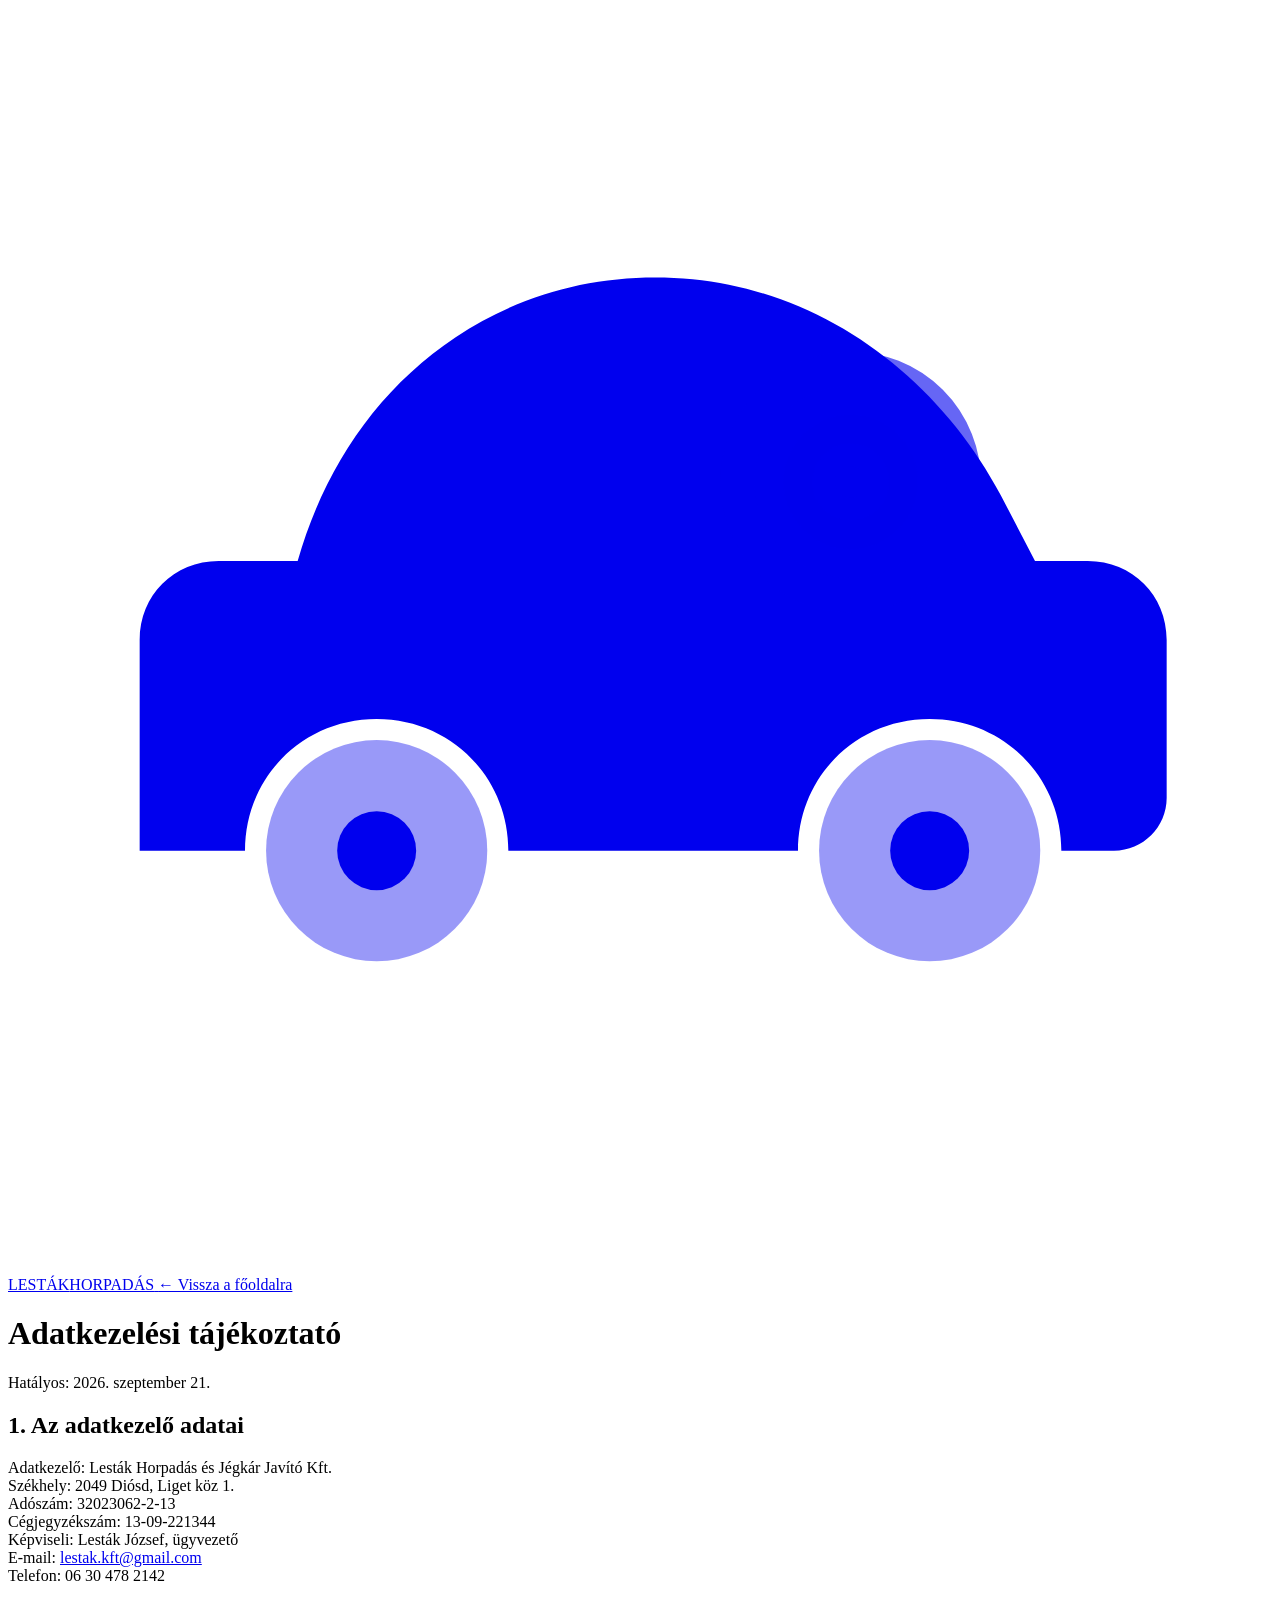
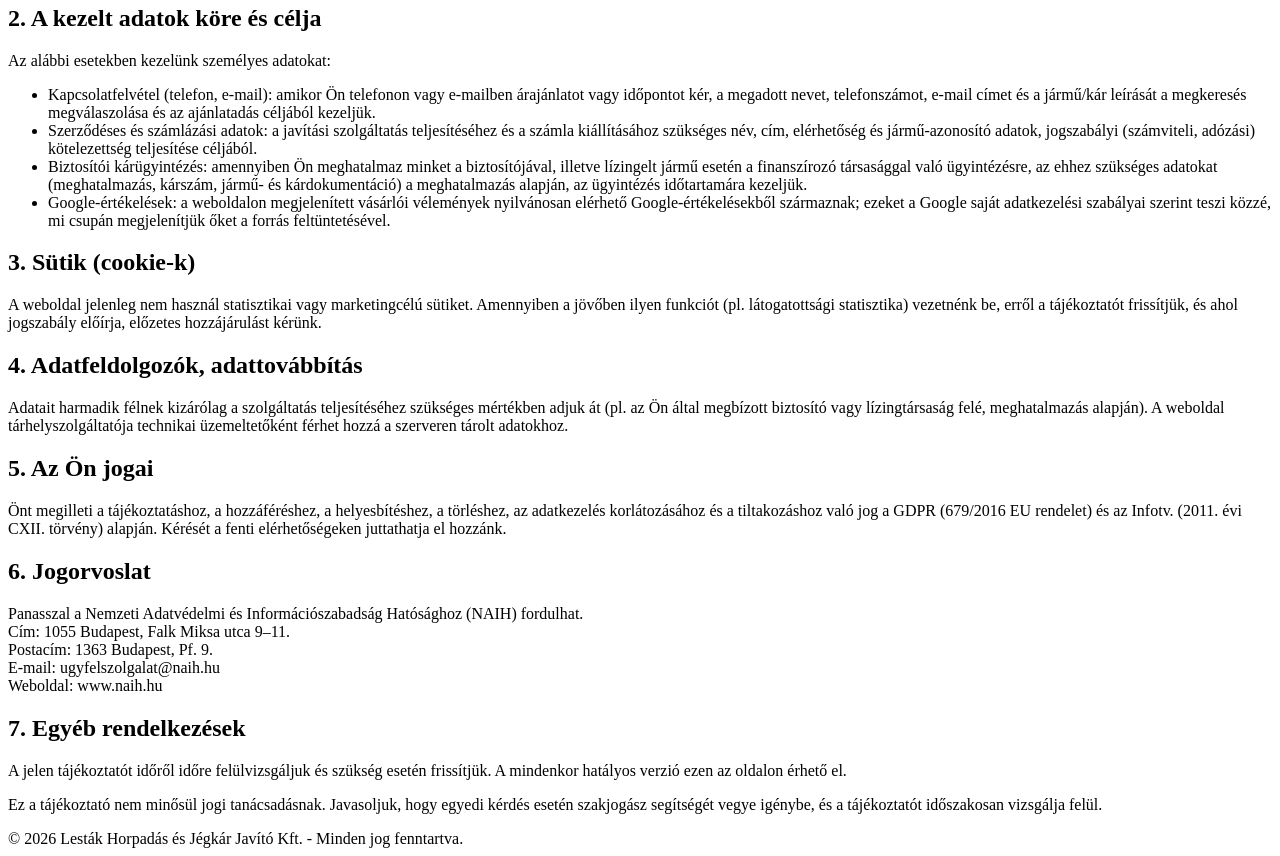
==== adatkezelesi-tajekoztato.html @ 361bb74f "Add files via upload" ====
<!doctype html>
<html lang="hu">
<head>
  <meta charset="UTF-8" />
  <link rel="icon" type="image/svg+xml" href="/favicon.svg" />
  <meta name="viewport" content="width=device-width, initial-scale=1.0" />
  <title>Adatkezelési tájékoztató | Lesták Horpadás és Jégkár Javító Kft.</title>
  <meta name="robots" content="noindex" />
  <link rel="preconnect" href="https://fonts.googleapis.com">
  <link rel="preconnect" href="https://fonts.gstatic.com" crossorigin>
  <link href="https://fonts.googleapis.com/css2?family=Inter:wght@400;500;600;700&family=Manrope:wght@700;800&display=swap" rel="stylesheet">
  <link rel="stylesheet" href="/assets/styles.css" />
</head>
<body class="min-h-screen bg-background text-foreground">

  <header class="px-6 py-8 border-b border-border">
    <div class="max-w-3xl mx-auto flex items-center justify-between">
      <a href="/" class="flex items-center gap-2">
        <div class="bg-accent p-2 rounded-xl">
          <svg viewBox="0 0 48 48" fill="none" class="w-6 h-6 text-white" xmlns="http://www.w3.org/2000/svg">
            <path d="M5,32 L5,24 C5,22.3 6.3,21 8,21 L11,21 C12,17.5 14,14.5 17,12.5 C19.7,10.7 22.8,10 26,10.3 C31,10.8 35.3,14 37.7,18.5 L39,21 L41,21 C42.7,21 44,22.3 44,24 L44,30 C44,31.1 43.1,32 42,32 L40,32 C40,29.2 37.8,27 35,27 C32.2,27 30,29.2 30,32 L19,32 C19,29.2 16.8,27 14,27 C11.2,27 9,29.2 9,32 Z" fill="currentColor"/>
            <circle cx="14" cy="32" r="4.2" fill="currentColor" fill-opacity="0.4"/><circle cx="14" cy="32" r="1.5" fill="currentColor"/>
            <circle cx="35" cy="32" r="4.2" fill="currentColor" fill-opacity="0.4"/><circle cx="35" cy="32" r="1.5" fill="currentColor"/>
            <circle cx="32" cy="18" r="4.3" fill="none" stroke="currentColor" stroke-width="1.3" stroke-opacity="0.6"/>
            <circle cx="32" cy="18" r="2" fill="none" stroke="currentColor" stroke-width="1.1" stroke-opacity="0.8"/>
            <circle cx="32" cy="18" r="0.6" fill="currentColor"/>
          </svg>
        </div>
        <span class="text-lg font-bold font-heading tracking-tighter">LESTÁK<span class="text-accent">HORPADÁS</span></span>
      </a>
      <a href="/" class="text-sm font-semibold text-accent hover:underline">← Vissza a főoldalra</a>
    </div>
  </header>

  <main class="px-6 py-16">
    <div class="max-w-3xl mx-auto space-y-10">
      <div>
        <h1 class="text-3xl md:text-4xl font-bold font-heading tracking-tight text-primary mb-2">Adatkezelési tájékoztató</h1>
        <p class="text-muted-foreground text-sm">Hatályos: 2026. szeptember 21.</p>
      </div>

      <section class="space-y-3">
        <h2 class="text-xl font-bold font-heading text-primary">1. Az adatkezelő adatai</h2>
        <p class="text-muted-foreground leading-relaxed">
          Adatkezelő: Lesták Horpadás és Jégkár Javító Kft.<br/>
          Székhely: 2049 Diósd, Liget köz 1.<br/>
          Adószám: 32023062-2-13<br/>
          Cégjegyzékszám: 13-09-221344<br/>
          Képviseli: Lesták József, ügyvezető<br/>
          E-mail: <a class="text-accent hover:underline" href="mailto:lestak.kft@gmail.com">lestak.kft@gmail.com</a><br/>
          Telefon: 06 30 478 2142
        </p>
      </section>

      <section class="space-y-3">
        <h2 class="text-xl font-bold font-heading text-primary">2. A kezelt adatok köre és célja</h2>
        <p class="text-muted-foreground leading-relaxed">Az alábbi esetekben kezelünk személyes adatokat:</p>
        <ul class="list-disc pl-6 space-y-2 text-muted-foreground leading-relaxed">
          <li><span class="font-semibold text-primary">Kapcsolatfelvétel (telefon, e-mail):</span> amikor Ön telefonon vagy e-mailben árajánlatot vagy időpontot kér, a megadott nevet, telefonszámot, e-mail címet és a jármű/kár leírását a megkeresés megválaszolása és az ajánlatadás céljából kezeljük.</li>
          <li><span class="font-semibold text-primary">Szerződéses és számlázási adatok:</span> a javítási szolgáltatás teljesítéséhez és a számla kiállításához szükséges név, cím, elérhetőség és jármű-azonosító adatok, jogszabályi (számviteli, adózási) kötelezettség teljesítése céljából.</li>
          <li><span class="font-semibold text-primary">Biztosítói kárügyintézés:</span> amennyiben Ön meghatalmaz minket a biztosítójával, illetve lízingelt jármű esetén a finanszírozó társasággal való ügyintézésre, az ehhez szükséges adatokat (meghatalmazás, kárszám, jármű- és kárdokumentáció) a meghatalmazás alapján, az ügyintézés időtartamára kezeljük.</li>
          <li><span class="font-semibold text-primary">Google-értékelések:</span> a weboldalon megjelenített vásárlói vélemények nyilvánosan elérhető Google-értékelésekből származnak; ezeket a Google saját adatkezelési szabályai szerint teszi közzé, mi csupán megjelenítjük őket a forrás feltüntetésével.</li>
        </ul>
      </section>

      <section class="space-y-3">
        <h2 class="text-xl font-bold font-heading text-primary">3. Sütik (cookie-k)</h2>
        <p class="text-muted-foreground leading-relaxed">A weboldal jelenleg nem használ statisztikai vagy marketingcélú sütiket. Amennyiben a jövőben ilyen funkciót (pl. látogatottsági statisztika) vezetnénk be, erről a tájékoztatót frissítjük, és ahol jogszabály előírja, előzetes hozzájárulást kérünk.</p>
      </section>

      <section class="space-y-3">
        <h2 class="text-xl font-bold font-heading text-primary">4. Adatfeldolgozók, adattovábbítás</h2>
        <p class="text-muted-foreground leading-relaxed">Adatait harmadik félnek kizárólag a szolgáltatás teljesítéséhez szükséges mértékben adjuk át (pl. az Ön által megbízott biztosító vagy lízingtársaság felé, meghatalmazás alapján). A weboldal tárhelyszolgáltatója technikai üzemeltetőként férhet hozzá a szerveren tárolt adatokhoz.</p>
      </section>

      <section class="space-y-3">
        <h2 class="text-xl font-bold font-heading text-primary">5. Az Ön jogai</h2>
        <p class="text-muted-foreground leading-relaxed">Önt megilleti a tájékoztatáshoz, a hozzáféréshez, a helyesbítéshez, a törléshez, az adatkezelés korlátozásához és a tiltakozáshoz való jog a GDPR (679/2016 EU rendelet) és az Infotv. (2011. évi CXII. törvény) alapján. Kérését a fenti elérhetőségeken juttathatja el hozzánk.</p>
      </section>

      <section class="space-y-3">
        <h2 class="text-xl font-bold font-heading text-primary">6. Jogorvoslat</h2>
        <p class="text-muted-foreground leading-relaxed">
          Panasszal a Nemzeti Adatvédelmi és Információszabadság Hatósághoz (NAIH) fordulhat.<br/>
          Cím: 1055 Budapest, Falk Miksa utca 9–11.<br/>
          Postacím: 1363 Budapest, Pf. 9.<br/>
          E-mail: ugyfelszolgalat@naih.hu<br/>
          Weboldal: www.naih.hu
        </p>
      </section>

      <section class="space-y-3">
        <h2 class="text-xl font-bold font-heading text-primary">7. Egyéb rendelkezések</h2>
        <p class="text-muted-foreground leading-relaxed">A jelen tájékoztatót időről időre felülvizsgáljuk és szükség esetén frissítjük. A mindenkor hatályos verzió ezen az oldalon érhető el.</p>
      </section>

      <p class="text-sm text-muted-foreground italic border-t border-border pt-6">
        Ez a tájékoztató nem minősül jogi tanácsadásnak. Javasoljuk, hogy egyedi kérdés esetén szakjogász segítségét vegye igénybe, és a tájékoztatót időszakosan vizsgálja felül.
      </p>
    </div>
  </main>

  <footer class="bg-primary text-primary-foreground py-10 px-6">
    <div class="max-w-3xl mx-auto text-sm text-muted-foreground text-center">
      © <span id="copyright-year">2026</span> Lesták Horpadás és Jégkár Javító Kft. - Minden jog fenntartva.
    </div>
  </footer>
  <script>document.getElementById('copyright-year').textContent = new Date().getFullYear();</script>
</body>
</html>
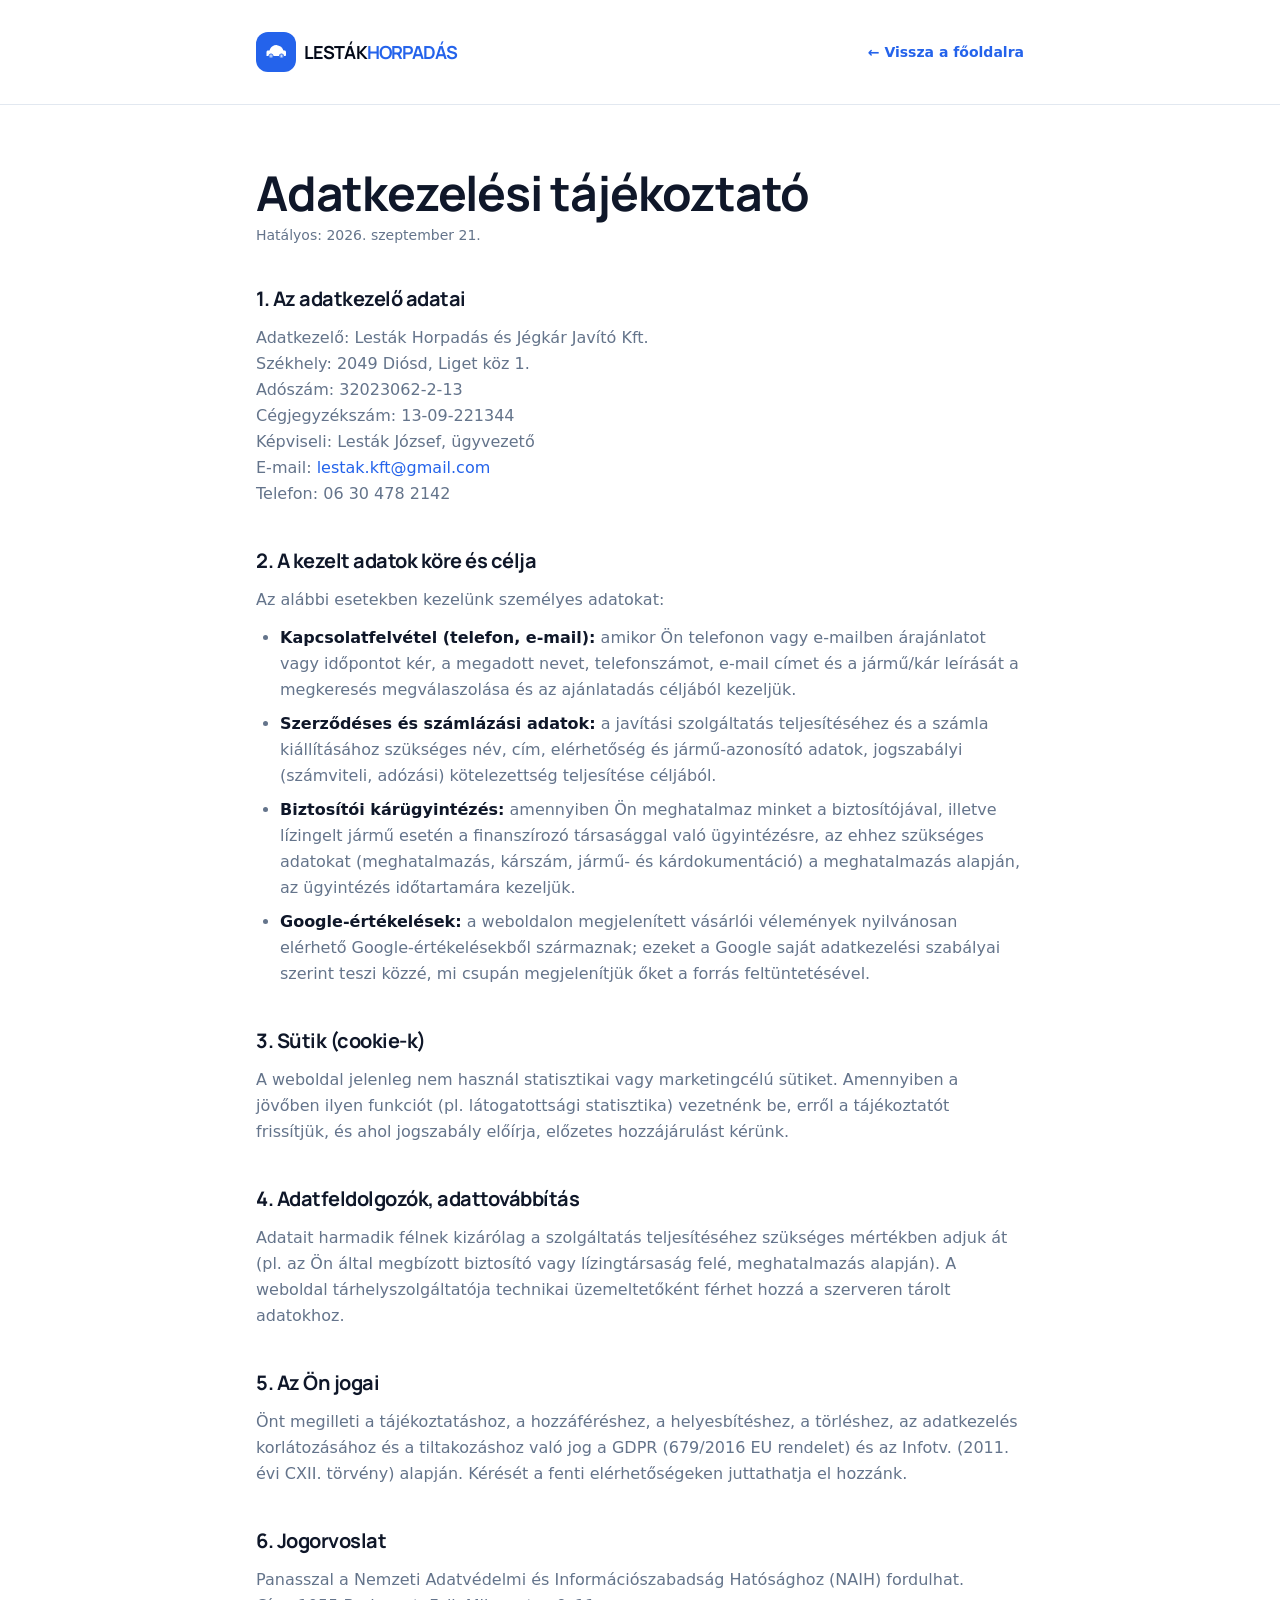
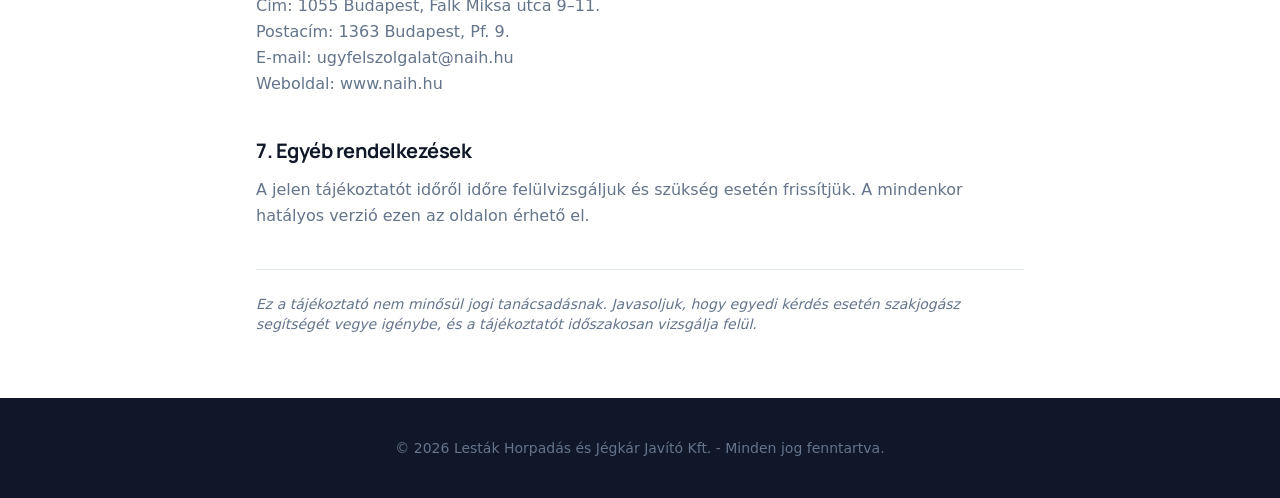
==== commit c98f0c52: "Add files via upload" ====
--- a/adatkezelesi-tajekoztato.html
+++ b/adatkezelesi-tajekoztato.html
@@ -8,7 +8,7 @@
   <meta name="robots" content="noindex" />
   <link rel="preconnect" href="https://fonts.googleapis.com">
   <link rel="preconnect" href="https://fonts.gstatic.com" crossorigin>
-  <link href="https://fonts.googleapis.com/css2?family=Inter:wght@400;500;600;700&family=Manrope:wght@700;800&display=swap" rel="stylesheet">
+  <link href="https://fonts.googleapis.com/css2?family=Manrope:wght@400;500;600;700;800&display=swap" rel="stylesheet">
   <link rel="stylesheet" href="/assets/styles.css" />
 </head>
 <body class="min-h-screen bg-background text-foreground">
@@ -35,7 +35,7 @@
   <main class="px-6 py-16">
     <div class="max-w-3xl mx-auto space-y-10">
       <div>
-        <h1 class="text-3xl md:text-4xl font-bold font-heading tracking-tight text-primary mb-2">Adatkezelési tájékoztató</h1>
+        <h1 class="text-4xl md:text-5xl font-bold font-heading tracking-tight text-primary mb-2">Adatkezelési tájékoztató</h1>
         <p class="text-muted-foreground text-sm">Hatályos: 2026. szeptember 21.</p>
       </div>
 
--- a/assets/styles.css
+++ b/assets/styles.css
@@ -0,0 +1,2 @@
+/*! tailwindcss v4.3.3 | MIT License | https://tailwindcss.com */
+@layer properties{@supports (((-webkit-hyphens:none)) and (not (margin-trim:inline))) or ((-moz-orient:inline) and (not (color:rgb(from red r g b)))){*,:before,:after,::backdrop{--tw-translate-x:0;--tw-translate-y:0;--tw-translate-z:0;--tw-rotate-x:initial;--tw-rotate-y:initial;--tw-rotate-z:initial;--tw-skew-x:initial;--tw-skew-y:initial;--tw-space-y-reverse:0;--tw-border-style:solid;--tw-gradient-position:initial;--tw-gradient-from:#0000;--tw-gradient-via:#0000;--tw-gradient-to:#0000;--tw-gradient-stops:initial;--tw-gradient-via-stops:initial;--tw-gradient-from-position:0%;--tw-gradient-via-position:50%;--tw-gradient-to-position:100%;--tw-leading:initial;--tw-font-weight:initial;--tw-tracking:initial;--tw-shadow:0 0 #0000;--tw-shadow-color:initial;--tw-shadow-alpha:100%;--tw-inset-shadow:0 0 #0000;--tw-inset-shadow-color:initial;--tw-inset-shadow-alpha:100%;--tw-ring-color:initial;--tw-ring-shadow:0 0 #0000;--tw-inset-ring-color:initial;--tw-inset-ring-shadow:0 0 #0000;--tw-ring-inset:initial;--tw-ring-offset-width:0px;--tw-ring-offset-color:#fff;--tw-ring-offset-shadow:0 0 #0000;--tw-blur:initial;--tw-brightness:initial;--tw-contrast:initial;--tw-grayscale:initial;--tw-hue-rotate:initial;--tw-invert:initial;--tw-opacity:initial;--tw-saturate:initial;--tw-sepia:initial;--tw-drop-shadow:initial;--tw-drop-shadow-color:initial;--tw-drop-shadow-alpha:100%;--tw-drop-shadow-size:initial;--tw-backdrop-blur:initial;--tw-backdrop-brightness:initial;--tw-backdrop-contrast:initial;--tw-backdrop-grayscale:initial;--tw-backdrop-hue-rotate:initial;--tw-backdrop-invert:initial;--tw-backdrop-opacity:initial;--tw-backdrop-saturate:initial;--tw-backdrop-sepia:initial;--tw-duration:initial;--tw-ease:initial;--tw-scale-x:1;--tw-scale-y:1;--tw-scale-z:1}}}@layer theme{:root,:host{--font-sans:"Inter", ui-sans-serif, system-ui, sans-serif;--font-mono:ui-monospace, SFMono-Regular, Menlo, Monaco, Consolas, "Liberation Mono", "Courier New", monospace;--color-yellow-400:oklch(85.2% .199 91.936);--color-green-500:oklch(72.3% .219 149.579);--color-green-600:oklch(62.7% .194 149.214);--color-black:#000;--color-white:#fff;--spacing:.25rem;--container-2xl:42rem;--container-3xl:48rem;--container-4xl:56rem;--container-6xl:72rem;--container-7xl:80rem;--text-xs:.75rem;--text-xs--line-height:calc(1 / .75);--text-sm:.875rem;--text-sm--line-height:calc(1.25 / .875);--text-lg:1.125rem;--text-lg--line-height:calc(1.75 / 1.125);--text-xl:1.25rem;--text-xl--line-height:calc(1.75 / 1.25);--text-2xl:1.5rem;--text-2xl--line-height:calc(2 / 1.5);--text-3xl:1.875rem;--text-3xl--line-height:calc(2.25 / 1.875);--text-4xl:2.25rem;--text-4xl--line-height:calc(2.5 / 2.25);--text-5xl:3rem;--text-5xl--line-height:1;--text-7xl:4.5rem;--text-7xl--line-height:1;--font-weight-medium:500;--font-weight-semibold:600;--font-weight-bold:700;--font-weight-black:900;--tracking-tighter:-.05em;--tracking-tight:-.025em;--tracking-wider:.05em;--tracking-widest:.1em;--leading-relaxed:1.625;--radius-xl:.75rem;--radius-2xl:1rem;--radius-3xl:1.5rem;--ease-in-out:cubic-bezier(.4, 0, .2, 1);--blur-sm:8px;--blur-md:12px;--blur-xl:24px;--blur-2xl:40px;--aspect-video:16 / 9;--default-transition-duration:.15s;--default-transition-timing-function:cubic-bezier(.4, 0, .2, 1);--default-font-family:var(--font-sans);--default-mono-font-family:var(--font-mono);--color-border:hsl(var(--border));--color-background:hsl(var(--background));--color-foreground:hsl(var(--foreground));--color-primary:hsl(var(--primary));--color-primary-foreground:hsl(var(--primary-foreground));--color-secondary:hsl(var(--secondary));--color-muted:hsl(var(--muted));--color-muted-foreground:hsl(var(--muted-foreground));--color-accent:hsl(var(--accent));--font-heading:"Manrope", ui-sans-serif, system-ui, sans-serif}}@layer base{*,:after,:before,::backdrop{box-sizing:border-box;border:0 solid;margin:0;padding:0}::file-selector-button{box-sizing:border-box;border:0 solid;margin:0;padding:0}html,:host{-webkit-text-size-adjust:100%;tab-size:4;line-height:1.5;font-family:var(--default-font-family,-apple-system, BlinkMacSystemFont, "Segoe UI", Roboto, "Helvetica Neue", "Noto Sans", Arial, sans-serif, "Apple Color Emoji", "Segoe UI Emoji", "Segoe UI Symbol", "Noto Color Emoji");font-feature-settings:var(--default-font-feature-settings,normal);font-variation-settings:var(--default-font-variation-settings,normal);-webkit-tap-highlight-color:transparent}hr{height:0;color:inherit;border-top-width:1px}abbr:where([title]){-webkit-text-decoration:underline dotted;text-decoration:underline dotted}h1,h2,h3,h4,h5,h6{font-size:inherit;font-weight:inherit}a{color:inherit;-webkit-text-decoration:inherit;-webkit-text-decoration:inherit;-webkit-text-decoration:inherit;text-decoration:inherit}b,strong{font-weight:bolder}code,kbd,samp,pre{font-family:var(--default-mono-font-family,ui-monospace, SFMono-Regular, Menlo, Monaco, Consolas, "Liberation Mono", "Courier New", monospace);font-feature-settings:var(--default-mono-font-feature-settings,normal);font-variation-settings:var(--default-mono-font-variation-settings,normal);font-size:1em}small{font-size:80%}sub,sup{vertical-align:baseline;font-size:75%;line-height:0;position:relative}sub{bottom:-.25em}sup{top:-.5em}table{text-indent:0;border-color:inherit;border-collapse:collapse}:-moz-focusring:where(:not(iframe)){outline:auto}progress{vertical-align:baseline}summary{display:list-item}ol,ul,menu{list-style:none}img,svg,video,canvas,audio,iframe,embed,object{vertical-align:middle;display:block}img,video{max-width:100%;height:auto}button,input,select,optgroup,textarea{font:inherit;font-feature-settings:inherit;font-variation-settings:inherit;letter-spacing:inherit;color:inherit;opacity:1;background-color:#0000;border-radius:0}::file-selector-button{font:inherit;font-feature-settings:inherit;font-variation-settings:inherit;letter-spacing:inherit;color:inherit;opacity:1;background-color:#0000;border-radius:0}:where(select:is([multiple],[size])) optgroup{font-weight:bolder}:where(select:is([multiple],[size])) optgroup option{padding-inline-start:20px}::file-selector-button{margin-inline-end:4px}::placeholder{opacity:1}@supports (not ((-webkit-appearance:-apple-pay-button))) or (contain-intrinsic-size:1px){::placeholder{color:currentColor}@supports (color:color-mix(in lab, red, red)){::placeholder{color:color-mix(in oklab, currentcolor 50%, transparent)}}}textarea{resize:vertical}::-webkit-search-decoration{-webkit-appearance:none}::-webkit-date-and-time-value{min-height:1lh;text-align:inherit}::-webkit-datetime-edit{display:inline-flex}::-webkit-datetime-edit-fields-wrapper{padding:0}::-webkit-datetime-edit{padding-block:0}::-webkit-datetime-edit-year-field{padding-block:0}::-webkit-datetime-edit-month-field{padding-block:0}::-webkit-datetime-edit-day-field{padding-block:0}::-webkit-datetime-edit-hour-field{padding-block:0}::-webkit-datetime-edit-minute-field{padding-block:0}::-webkit-datetime-edit-second-field{padding-block:0}::-webkit-datetime-edit-millisecond-field{padding-block:0}::-webkit-datetime-edit-meridiem-field{padding-block:0}::-webkit-calendar-picker-indicator{line-height:1}:-moz-ui-invalid{box-shadow:none}button,input:where([type=button],[type=reset],[type=submit]){appearance:button}::file-selector-button{appearance:button}::-webkit-inner-spin-button{height:auto}::-webkit-outer-spin-button{height:auto}[hidden]:where(:not([hidden=until-found])){display:none!important}*{border-color:hsl(var(--border))}html{scroll-behavior:smooth;scroll-padding-top:90px}body{font-family:var(--font-sans);background-color:hsl(var(--background));color:hsl(var(--foreground))}h1,h2,h3,h4,h5,h6{font-family:var(--font-heading);letter-spacing:-.025em;font-weight:700}}@layer components;@layer utilities{.absolute{position:absolute}.fixed{position:fixed}.relative{position:relative}.inset-0{inset:0}.top-0{top:0}.top-4{top:calc(var(--spacing) * 4)}.top-6{top:calc(var(--spacing) * 6)}.top-\[72px\]{top:72px}.right-0{right:0}.right-6{right:calc(var(--spacing) * 6)}.bottom-6{bottom:calc(var(--spacing) * 6)}.left-0{left:0}.left-4{left:calc(var(--spacing) * 4)}.left-6{left:calc(var(--spacing) * 6)}.z-0{z-index:0}.z-10{z-index:10}.z-40{z-index:40}.z-50{z-index:50}.order-1{order:1}.order-2{order:2}.mx-auto{margin-inline:auto}.mt-1{margin-top:var(--spacing)}.mt-8{margin-top:calc(var(--spacing) * 8)}.mt-12{margin-top:calc(var(--spacing) * 12)}.mt-auto{margin-top:auto}.mr-2{margin-right:calc(var(--spacing) * 2)}.mb-1{margin-bottom:var(--spacing)}.mb-2{margin-bottom:calc(var(--spacing) * 2)}.mb-4{margin-bottom:calc(var(--spacing) * 4)}.mb-6{margin-bottom:calc(var(--spacing) * 6)}.mb-8{margin-bottom:calc(var(--spacing) * 8)}.mb-10{margin-bottom:calc(var(--spacing) * 10)}.mb-12{margin-bottom:calc(var(--spacing) * 12)}.mb-14{margin-bottom:calc(var(--spacing) * 14)}.mb-16{margin-bottom:calc(var(--spacing) * 16)}.ml-2{margin-left:calc(var(--spacing) * 2)}.block{display:block}.flex{display:flex}.grid{display:grid}.hidden{display:none}.inline-block{display:inline-block}.inline-flex{display:inline-flex}.aspect-\[4\/3\]{aspect-ratio:4/3}.aspect-\[4\/5\]{aspect-ratio:4/5}.aspect-square{aspect-ratio:1}.aspect-video{aspect-ratio:var(--aspect-video)}.h-4{height:calc(var(--spacing) * 4)}.h-5{height:calc(var(--spacing) * 5)}.h-6{height:calc(var(--spacing) * 6)}.h-8{height:calc(var(--spacing) * 8)}.h-10{height:calc(var(--spacing) * 10)}.h-14{height:calc(var(--spacing) * 14)}.h-48{height:calc(var(--spacing) * 48)}.h-auto{height:auto}.h-fit{height:fit-content}.h-full{height:100%}.h-screen{height:100vh}.min-h-screen{min-height:100vh}.w-4{width:calc(var(--spacing) * 4)}.w-5{width:calc(var(--spacing) * 5)}.w-6{width:calc(var(--spacing) * 6)}.w-8{width:calc(var(--spacing) * 8)}.w-10{width:calc(var(--spacing) * 10)}.w-14{width:calc(var(--spacing) * 14)}.w-full{width:100%}.max-w-2xl{max-width:var(--container-2xl)}.max-w-3xl{max-width:var(--container-3xl)}.max-w-4xl{max-width:var(--container-4xl)}.max-w-6xl{max-width:var(--container-6xl)}.max-w-7xl{max-width:var(--container-7xl)}.shrink-0{flex-shrink:0}.translate-x-0{--tw-translate-x:0px;translate:var(--tw-translate-x) var(--tw-translate-y)}.translate-x-full{--tw-translate-x:100%;translate:var(--tw-translate-x) var(--tw-translate-y)}.transform{transform:var(--tw-rotate-x,) var(--tw-rotate-y,) var(--tw-rotate-z,) var(--tw-skew-x,) var(--tw-skew-y,)}.cursor-pointer{cursor:pointer}.cursor-zoom-in{cursor:zoom-in}.list-disc{list-style-type:disc}.grid-cols-1{grid-template-columns:repeat(1,minmax(0,1fr))}.grid-cols-2{grid-template-columns:repeat(2,minmax(0,1fr))}.flex-col{flex-direction:column}.flex-wrap{flex-wrap:wrap}.items-center{align-items:center}.items-end{align-items:flex-end}.items-start{align-items:flex-start}.justify-between{justify-content:space-between}.justify-center{justify-content:center}.gap-0\.5{gap:calc(var(--spacing) * .5)}.gap-1{gap:var(--spacing)}.gap-2{gap:calc(var(--spacing) * 2)}.gap-3{gap:calc(var(--spacing) * 3)}.gap-4{gap:calc(var(--spacing) * 4)}.gap-6{gap:calc(var(--spacing) * 6)}.gap-8{gap:calc(var(--spacing) * 8)}.gap-12{gap:calc(var(--spacing) * 12)}.gap-16{gap:calc(var(--spacing) * 16)}:where(.space-y-2>:not(:last-child)){--tw-space-y-reverse:0;margin-block-start:calc(calc(var(--spacing) * 2) * var(--tw-space-y-reverse));margin-block-end:calc(calc(var(--spacing) * 2) * calc(1 - var(--tw-space-y-reverse)))}:where(.space-y-3>:not(:last-child)){--tw-space-y-reverse:0;margin-block-start:calc(calc(var(--spacing) * 3) * var(--tw-space-y-reverse));margin-block-end:calc(calc(var(--spacing) * 3) * calc(1 - var(--tw-space-y-reverse)))}:where(.space-y-4>:not(:last-child)){--tw-space-y-reverse:0;margin-block-start:calc(calc(var(--spacing) * 4) * var(--tw-space-y-reverse));margin-block-end:calc(calc(var(--spacing) * 4) * calc(1 - var(--tw-space-y-reverse)))}:where(.space-y-6>:not(:last-child)){--tw-space-y-reverse:0;margin-block-start:calc(calc(var(--spacing) * 6) * var(--tw-space-y-reverse));margin-block-end:calc(calc(var(--spacing) * 6) * calc(1 - var(--tw-space-y-reverse)))}:where(.space-y-8>:not(:last-child)){--tw-space-y-reverse:0;margin-block-start:calc(calc(var(--spacing) * 8) * var(--tw-space-y-reverse));margin-block-end:calc(calc(var(--spacing) * 8) * calc(1 - var(--tw-space-y-reverse)))}:where(.space-y-10>:not(:last-child)){--tw-space-y-reverse:0;margin-block-start:calc(calc(var(--spacing) * 10) * var(--tw-space-y-reverse));margin-block-end:calc(calc(var(--spacing) * 10) * calc(1 - var(--tw-space-y-reverse)))}.overflow-hidden{overflow:hidden}.overflow-y-auto{overflow-y:auto}.rounded{border-radius:.25rem}.rounded-2xl{border-radius:var(--radius-2xl)}.rounded-3xl{border-radius:var(--radius-3xl)}.rounded-full{border-radius:3.40282e38px}.rounded-xl{border-radius:var(--radius-xl)}.border{border-style:var(--tw-border-style);border-width:1px}.border-t{border-top-style:var(--tw-border-style);border-top-width:1px}.border-b{border-bottom-style:var(--tw-border-style);border-bottom-width:1px}.border-l{border-left-style:var(--tw-border-style);border-left-width:1px}.border-none{--tw-border-style:none;border-style:none}.border-accent{border-color:var(--color-accent)}.border-accent\/10{border-color:color-mix(in srgb, hsl(var(--accent)) 10%, transparent)}@supports (color:color-mix(in lab, red, red)){.border-accent\/10{border-color:color-mix(in oklab, var(--color-accent) 10%, transparent)}}.border-border{border-color:var(--color-border)}.border-border\/50{border-color:color-mix(in srgb, hsl(var(--border)) 50%, transparent)}@supports (color:color-mix(in lab, red, red)){.border-border\/50{border-color:color-mix(in oklab, var(--color-border) 50%, transparent)}}.border-green-500\/20{border-color:#00c75833}@supports (color:color-mix(in lab, red, red)){.border-green-500\/20{border-color:color-mix(in oklab, var(--color-green-500) 20%, transparent)}}.border-primary\/20{border-color:color-mix(in srgb, hsl(var(--primary)) 20%, transparent)}@supports (color:color-mix(in lab, red, red)){.border-primary\/20{border-color:color-mix(in oklab, var(--color-primary) 20%, transparent)}}.border-white\/10{border-color:#ffffff1a}@supports (color:color-mix(in lab, red, red)){.border-white\/10{border-color:color-mix(in oklab, var(--color-white) 10%, transparent)}}.border-white\/20{border-color:#fff3}@supports (color:color-mix(in lab, red, red)){.border-white\/20{border-color:color-mix(in oklab, var(--color-white) 20%, transparent)}}.bg-accent{background-color:var(--color-accent)}.bg-accent\/5{background-color:color-mix(in srgb, hsl(var(--accent)) 5%, transparent)}@supports (color:color-mix(in lab, red, red)){.bg-accent\/5{background-color:color-mix(in oklab, var(--color-accent) 5%, transparent)}}.bg-accent\/10{background-color:color-mix(in srgb, hsl(var(--accent)) 10%, transparent)}@supports (color:color-mix(in lab, red, red)){.bg-accent\/10{background-color:color-mix(in oklab, var(--color-accent) 10%, transparent)}}.bg-accent\/20{background-color:color-mix(in srgb, hsl(var(--accent)) 20%, transparent)}@supports (color:color-mix(in lab, red, red)){.bg-accent\/20{background-color:color-mix(in oklab, var(--color-accent) 20%, transparent)}}.bg-background{background-color:var(--color-background)}.bg-background\/80{background-color:color-mix(in srgb, hsl(var(--background)) 80%, transparent)}@supports (color:color-mix(in lab, red, red)){.bg-background\/80{background-color:color-mix(in oklab, var(--color-background) 80%, transparent)}}.bg-background\/98{background-color:color-mix(in srgb, hsl(var(--background)) 98%, transparent)}@supports (color:color-mix(in lab, red, red)){.bg-background\/98{background-color:color-mix(in oklab, var(--color-background) 98%, transparent)}}.bg-black\/70{background-color:#000000b3}@supports (color:color-mix(in lab, red, red)){.bg-black\/70{background-color:color-mix(in oklab, var(--color-black) 70%, transparent)}}.bg-green-500\/10{background-color:#00c7581a}@supports (color:color-mix(in lab, red, red)){.bg-green-500\/10{background-color:color-mix(in oklab, var(--color-green-500) 10%, transparent)}}.bg-muted{background-color:var(--color-muted)}.bg-primary{background-color:var(--color-primary)}.bg-primary\/40{background-color:color-mix(in srgb, hsl(var(--primary)) 40%, transparent)}@supports (color:color-mix(in lab, red, red)){.bg-primary\/40{background-color:color-mix(in oklab, var(--color-primary) 40%, transparent)}}.bg-secondary{background-color:var(--color-secondary)}.bg-transparent{background-color:#0000}.bg-white{background-color:var(--color-white)}.bg-white\/5{background-color:#ffffff0d}@supports (color:color-mix(in lab, red, red)){.bg-white\/5{background-color:color-mix(in oklab, var(--color-white) 5%, transparent)}}.bg-white\/10{background-color:#ffffff1a}@supports (color:color-mix(in lab, red, red)){.bg-white\/10{background-color:color-mix(in oklab, var(--color-white) 10%, transparent)}}.bg-white\/90{background-color:#ffffffe6}@supports (color:color-mix(in lab, red, red)){.bg-white\/90{background-color:color-mix(in oklab, var(--color-white) 90%, transparent)}}.bg-gradient-to-r{--tw-gradient-position:to right in oklab;background-image:linear-gradient(var(--tw-gradient-stops))}.bg-gradient-to-t{--tw-gradient-position:to top in oklab;background-image:linear-gradient(var(--tw-gradient-stops))}.from-background{--tw-gradient-from:var(--color-background);--tw-gradient-stops:var(--tw-gradient-via-stops,var(--tw-gradient-position), var(--tw-gradient-from) var(--tw-gradient-from-position), var(--tw-gradient-to) var(--tw-gradient-to-position))}.from-primary\/90{--tw-gradient-from:color-mix(in srgb, hsl(var(--primary)) 90%, transparent)}@supports (color:color-mix(in lab, red, red)){.from-primary\/90{--tw-gradient-from:color-mix(in oklab, var(--color-primary) 90%, transparent)}}.from-primary\/90{--tw-gradient-stops:var(--tw-gradient-via-stops,var(--tw-gradient-position), var(--tw-gradient-from) var(--tw-gradient-from-position), var(--tw-gradient-to) var(--tw-gradient-to-position))}.via-background\/60{--tw-gradient-via:color-mix(in srgb, hsl(var(--background)) 60%, transparent)}@supports (color:color-mix(in lab, red, red)){.via-background\/60{--tw-gradient-via:color-mix(in oklab, var(--color-background) 60%, transparent)}}.via-background\/60{--tw-gradient-via-stops:var(--tw-gradient-position), var(--tw-gradient-from) var(--tw-gradient-from-position), var(--tw-gradient-via) var(--tw-gradient-via-position), var(--tw-gradient-to) var(--tw-gradient-to-position);--tw-gradient-stops:var(--tw-gradient-via-stops)}.via-primary\/40{--tw-gradient-via:color-mix(in srgb, hsl(var(--primary)) 40%, transparent)}@supports (color:color-mix(in lab, red, red)){.via-primary\/40{--tw-gradient-via:color-mix(in oklab, var(--color-primary) 40%, transparent)}}.via-primary\/40{--tw-gradient-via-stops:var(--tw-gradient-position), var(--tw-gradient-from) var(--tw-gradient-from-position), var(--tw-gradient-via) var(--tw-gradient-via-position), var(--tw-gradient-to) var(--tw-gradient-to-position);--tw-gradient-stops:var(--tw-gradient-via-stops)}.to-transparent{--tw-gradient-to:transparent;--tw-gradient-stops:var(--tw-gradient-via-stops,var(--tw-gradient-position), var(--tw-gradient-from) var(--tw-gradient-from-position), var(--tw-gradient-to) var(--tw-gradient-to-position))}.object-contain{object-fit:contain}.object-cover{object-fit:cover}.p-0{padding:0}.p-2{padding:calc(var(--spacing) * 2)}.p-2\.5{padding:calc(var(--spacing) * 2.5)}.p-3{padding:calc(var(--spacing) * 3)}.p-4{padding:calc(var(--spacing) * 4)}.p-6{padding:calc(var(--spacing) * 6)}.p-8{padding:calc(var(--spacing) * 8)}.px-4{padding-inline:calc(var(--spacing) * 4)}.px-5{padding-inline:calc(var(--spacing) * 5)}.px-6{padding-inline:calc(var(--spacing) * 6)}.px-8{padding-inline:calc(var(--spacing) * 8)}.px-10{padding-inline:calc(var(--spacing) * 10)}.py-1{padding-block:var(--spacing)}.py-1\.5{padding-block:calc(var(--spacing) * 1.5)}.py-2{padding-block:calc(var(--spacing) * 2)}.py-3{padding-block:calc(var(--spacing) * 3)}.py-4{padding-block:calc(var(--spacing) * 4)}.py-6{padding-block:calc(var(--spacing) * 6)}.py-7{padding-block:calc(var(--spacing) * 7)}.py-8{padding-block:calc(var(--spacing) * 8)}.py-10{padding-block:calc(var(--spacing) * 10)}.py-16{padding-block:calc(var(--spacing) * 16)}.py-24{padding-block:calc(var(--spacing) * 24)}.pt-0{padding-top:0}.pt-6{padding-top:calc(var(--spacing) * 6)}.pt-8{padding-top:calc(var(--spacing) * 8)}.pt-20{padding-top:calc(var(--spacing) * 20)}.pb-4{padding-bottom:calc(var(--spacing) * 4)}.pb-8{padding-bottom:calc(var(--spacing) * 8)}.pb-10{padding-bottom:calc(var(--spacing) * 10)}.pl-6{padding-left:calc(var(--spacing) * 6)}.pl-8{padding-left:calc(var(--spacing) * 8)}.text-center{text-align:center}.text-left{text-align:left}.font-heading{font-family:var(--font-heading)}.text-2xl{font-size:var(--text-2xl);line-height:var(--tw-leading,var(--text-2xl--line-height))}.text-3xl{font-size:var(--text-3xl);line-height:var(--tw-leading,var(--text-3xl--line-height))}.text-4xl{font-size:var(--text-4xl);line-height:var(--tw-leading,var(--text-4xl--line-height))}.text-5xl{font-size:var(--text-5xl);line-height:var(--tw-leading,var(--text-5xl--line-height))}.text-lg{font-size:var(--text-lg);line-height:var(--tw-leading,var(--text-lg--line-height))}.text-sm{font-size:var(--text-sm);line-height:var(--tw-leading,var(--text-sm--line-height))}.text-xl{font-size:var(--text-xl);line-height:var(--tw-leading,var(--text-xl--line-height))}.text-xs{font-size:var(--text-xs);line-height:var(--tw-leading,var(--text-xs--line-height))}.text-\[10px\]{font-size:10px}.leading-\[1\.1\]{--tw-leading:1.1;line-height:1.1}.leading-\[1\.2\]{--tw-leading:1.2;line-height:1.2}.leading-relaxed{--tw-leading:var(--leading-relaxed);line-height:var(--leading-relaxed)}.font-black{--tw-font-weight:var(--font-weight-black);font-weight:var(--font-weight-black)}.font-bold{--tw-font-weight:var(--font-weight-bold);font-weight:var(--font-weight-bold)}.font-medium{--tw-font-weight:var(--font-weight-medium);font-weight:var(--font-weight-medium)}.font-semibold{--tw-font-weight:var(--font-weight-semibold);font-weight:var(--font-weight-semibold)}.tracking-tight{--tw-tracking:var(--tracking-tight);letter-spacing:var(--tracking-tight)}.tracking-tighter{--tw-tracking:var(--tracking-tighter);letter-spacing:var(--tracking-tighter)}.tracking-wider{--tw-tracking:var(--tracking-wider);letter-spacing:var(--tracking-wider)}.tracking-widest{--tw-tracking:var(--tracking-widest);letter-spacing:var(--tracking-widest)}.text-accent{color:var(--color-accent)}.text-foreground{color:var(--color-foreground)}.text-green-600{color:var(--color-green-600)}.text-muted-foreground{color:var(--color-muted-foreground)}.text-primary{color:var(--color-primary)}.text-primary-foreground{color:var(--color-primary-foreground)}.text-white{color:var(--color-white)}.text-white\/40{color:#fff6}@supports (color:color-mix(in lab, red, red)){.text-white\/40{color:color-mix(in oklab, var(--color-white) 40%, transparent)}}.text-white\/60{color:#fff9}@supports (color:color-mix(in lab, red, red)){.text-white\/60{color:color-mix(in oklab, var(--color-white) 60%, transparent)}}.text-yellow-400{color:var(--color-yellow-400)}.uppercase{text-transform:uppercase}.italic{font-style:italic}.opacity-0{opacity:0}.opacity-80{opacity:.8}.shadow{--tw-shadow:0 1px 3px 0 var(--tw-shadow-color,#0000001a), 0 1px 2px -1px var(--tw-shadow-color,#0000001a);box-shadow:var(--tw-inset-shadow), var(--tw-inset-ring-shadow), var(--tw-ring-offset-shadow), var(--tw-ring-shadow), var(--tw-shadow)}.shadow-2xl{--tw-shadow:0 25px 50px -12px var(--tw-shadow-color,#00000040);box-shadow:var(--tw-inset-shadow), var(--tw-inset-ring-shadow), var(--tw-ring-offset-shadow), var(--tw-ring-shadow), var(--tw-shadow)}.shadow-lg{--tw-shadow:0 10px 15px -3px var(--tw-shadow-color,#0000001a), 0 4px 6px -4px var(--tw-shadow-color,#0000001a);box-shadow:var(--tw-inset-shadow), var(--tw-inset-ring-shadow), var(--tw-ring-offset-shadow), var(--tw-ring-shadow), var(--tw-shadow)}.shadow-md{--tw-shadow:0 4px 6px -1px var(--tw-shadow-color,#0000001a), 0 2px 4px -2px var(--tw-shadow-color,#0000001a);box-shadow:var(--tw-inset-shadow), var(--tw-inset-ring-shadow), var(--tw-ring-offset-shadow), var(--tw-ring-shadow), var(--tw-shadow)}.shadow-sm{--tw-shadow:0 1px 3px 0 var(--tw-shadow-color,#0000001a), 0 1px 2px -1px var(--tw-shadow-color,#0000001a);box-shadow:var(--tw-inset-shadow), var(--tw-inset-ring-shadow), var(--tw-ring-offset-shadow), var(--tw-ring-shadow), var(--tw-shadow)}.shadow-xl{--tw-shadow:0 20px 25px -5px var(--tw-shadow-color,#0000001a), 0 8px 10px -6px var(--tw-shadow-color,#0000001a);box-shadow:var(--tw-inset-shadow), var(--tw-inset-ring-shadow), var(--tw-ring-offset-shadow), var(--tw-ring-shadow), var(--tw-shadow)}.shadow-accent\/20{--tw-shadow-color:color-mix(in srgb, hsl(var(--accent)) 20%, transparent)}@supports (color:color-mix(in lab, red, red)){.shadow-accent\/20{--tw-shadow-color:color-mix(in oklab, color-mix(in oklab, var(--color-accent) 20%, transparent) var(--tw-shadow-alpha), transparent)}}.shadow-accent\/40{--tw-shadow-color:color-mix(in srgb, hsl(var(--accent)) 40%, transparent)}@supports (color:color-mix(in lab, red, red)){.shadow-accent\/40{--tw-shadow-color:color-mix(in oklab, color-mix(in oklab, var(--color-accent) 40%, transparent) var(--tw-shadow-alpha), transparent)}}.brightness-\[0\.5\]{--tw-brightness:brightness(.5);filter:var(--tw-blur,) var(--tw-brightness,) var(--tw-contrast,) var(--tw-grayscale,) var(--tw-hue-rotate,) var(--tw-invert,) var(--tw-saturate,) var(--tw-sepia,) var(--tw-drop-shadow,)}.backdrop-blur-2xl{--tw-backdrop-blur:blur(var(--blur-2xl));-webkit-backdrop-filter:var(--tw-backdrop-blur,) var(--tw-backdrop-brightness,) var(--tw-backdrop-contrast,) var(--tw-backdrop-grayscale,) var(--tw-backdrop-hue-rotate,) var(--tw-backdrop-invert,) var(--tw-backdrop-opacity,) var(--tw-backdrop-saturate,) var(--tw-backdrop-sepia,);backdrop-filter:var(--tw-backdrop-blur,) var(--tw-backdrop-brightness,) var(--tw-backdrop-contrast,) var(--tw-backdrop-grayscale,) var(--tw-backdrop-hue-rotate,) var(--tw-backdrop-invert,) var(--tw-backdrop-opacity,) var(--tw-backdrop-saturate,) var(--tw-backdrop-sepia,)}.backdrop-blur-md{--tw-backdrop-blur:blur(var(--blur-md));-webkit-backdrop-filter:var(--tw-backdrop-blur,) var(--tw-backdrop-brightness,) var(--tw-backdrop-contrast,) var(--tw-backdrop-grayscale,) var(--tw-backdrop-hue-rotate,) var(--tw-backdrop-invert,) var(--tw-backdrop-opacity,) var(--tw-backdrop-saturate,) var(--tw-backdrop-sepia,);backdrop-filter:var(--tw-backdrop-blur,) var(--tw-backdrop-brightness,) var(--tw-backdrop-contrast,) var(--tw-backdrop-grayscale,) var(--tw-backdrop-hue-rotate,) var(--tw-backdrop-invert,) var(--tw-backdrop-opacity,) var(--tw-backdrop-saturate,) var(--tw-backdrop-sepia,)}.backdrop-blur-sm{--tw-backdrop-blur:blur(var(--blur-sm));-webkit-backdrop-filter:var(--tw-backdrop-blur,) var(--tw-backdrop-brightness,) var(--tw-backdrop-contrast,) var(--tw-backdrop-grayscale,) var(--tw-backdrop-hue-rotate,) var(--tw-backdrop-invert,) var(--tw-backdrop-opacity,) var(--tw-backdrop-saturate,) var(--tw-backdrop-sepia,);backdrop-filter:var(--tw-backdrop-blur,) var(--tw-backdrop-brightness,) var(--tw-backdrop-contrast,) var(--tw-backdrop-grayscale,) var(--tw-backdrop-hue-rotate,) var(--tw-backdrop-invert,) var(--tw-backdrop-opacity,) var(--tw-backdrop-saturate,) var(--tw-backdrop-sepia,)}.backdrop-blur-xl{--tw-backdrop-blur:blur(var(--blur-xl));-webkit-backdrop-filter:var(--tw-backdrop-blur,) var(--tw-backdrop-brightness,) var(--tw-backdrop-contrast,) var(--tw-backdrop-grayscale,) var(--tw-backdrop-hue-rotate,) var(--tw-backdrop-invert,) var(--tw-backdrop-opacity,) var(--tw-backdrop-saturate,) var(--tw-backdrop-sepia,);backdrop-filter:var(--tw-backdrop-blur,) var(--tw-backdrop-brightness,) var(--tw-backdrop-contrast,) var(--tw-backdrop-grayscale,) var(--tw-backdrop-hue-rotate,) var(--tw-backdrop-invert,) var(--tw-backdrop-opacity,) var(--tw-backdrop-saturate,) var(--tw-backdrop-sepia,)}.transition-all{transition-property:all;transition-timing-function:var(--tw-ease,var(--default-transition-timing-function));transition-duration:var(--tw-duration,var(--default-transition-duration))}.transition-colors{transition-property:color,background-color,border-color,outline-color,text-decoration-color,fill,stroke,--tw-gradient-from,--tw-gradient-via,--tw-gradient-to;transition-timing-function:var(--tw-ease,var(--default-transition-timing-function));transition-duration:var(--tw-duration,var(--default-transition-duration))}.transition-opacity{transition-property:opacity;transition-timing-function:var(--tw-ease,var(--default-transition-timing-function));transition-duration:var(--tw-duration,var(--default-transition-duration))}.transition-transform{transition-property:transform,translate,scale,rotate;transition-timing-function:var(--tw-ease,var(--default-transition-timing-function));transition-duration:var(--tw-duration,var(--default-transition-duration))}.duration-300{--tw-duration:.3s;transition-duration:.3s}.duration-500{--tw-duration:.5s;transition-duration:.5s}.duration-700{--tw-duration:.7s;transition-duration:.7s}.ease-in-out{--tw-ease:var(--ease-in-out);transition-timing-function:var(--ease-in-out)}@media (hover:hover){.group-hover\:scale-110:is(:where(.group):hover *){--tw-scale-x:110%;--tw-scale-y:110%;--tw-scale-z:110%;scale:var(--tw-scale-x) var(--tw-scale-y)}.group-hover\:bg-accent:is(:where(.group):hover *){background-color:var(--color-accent)}.group-hover\:bg-primary\/20:is(:where(.group):hover *){background-color:color-mix(in srgb, hsl(var(--primary)) 20%, transparent)}@supports (color:color-mix(in lab, red, red)){.group-hover\:bg-primary\/20:is(:where(.group):hover *){background-color:color-mix(in oklab, var(--color-primary) 20%, transparent)}}.group-hover\:text-white:is(:where(.group):hover *){color:var(--color-white)}.group-hover\:opacity-90:is(:where(.group):hover *){opacity:.9}.group-hover\/zoom\:opacity-100:is(:where(.group\/zoom):hover *){opacity:1}.hover\:bg-accent:hover{background-color:var(--color-accent)}.hover\:bg-accent\/10:hover{background-color:color-mix(in srgb, hsl(var(--accent)) 10%, transparent)}@supports (color:color-mix(in lab, red, red)){.hover\:bg-accent\/10:hover{background-color:color-mix(in oklab, var(--color-accent) 10%, transparent)}}.hover\:bg-accent\/90:hover{background-color:color-mix(in srgb, hsl(var(--accent)) 90%, transparent)}@supports (color:color-mix(in lab, red, red)){.hover\:bg-accent\/90:hover{background-color:color-mix(in oklab, var(--color-accent) 90%, transparent)}}.hover\:bg-secondary:hover{background-color:var(--color-secondary)}.hover\:bg-secondary\/80:hover{background-color:color-mix(in srgb, hsl(var(--secondary)) 80%, transparent)}@supports (color:color-mix(in lab, red, red)){.hover\:bg-secondary\/80:hover{background-color:color-mix(in oklab, var(--color-secondary) 80%, transparent)}}.hover\:bg-white\/10:hover{background-color:#ffffff1a}@supports (color:color-mix(in lab, red, red)){.hover\:bg-white\/10:hover{background-color:color-mix(in oklab, var(--color-white) 10%, transparent)}}.hover\:text-accent:hover{color:var(--color-accent)}.hover\:text-white:hover{color:var(--color-white)}.hover\:no-underline:hover{text-decoration-line:none}.hover\:underline:hover{text-decoration-line:underline}.hover\:shadow-2xl:hover{--tw-shadow:0 25px 50px -12px var(--tw-shadow-color,#00000040);box-shadow:var(--tw-inset-shadow), var(--tw-inset-ring-shadow), var(--tw-ring-offset-shadow), var(--tw-ring-shadow), var(--tw-shadow)}.hover\:shadow-xl:hover{--tw-shadow:0 20px 25px -5px var(--tw-shadow-color,#0000001a), 0 8px 10px -6px var(--tw-shadow-color,#0000001a);box-shadow:var(--tw-inset-shadow), var(--tw-inset-ring-shadow), var(--tw-ring-offset-shadow), var(--tw-ring-shadow), var(--tw-shadow)}}@media (min-width:40rem){.sm\:grid-cols-2{grid-template-columns:repeat(2,minmax(0,1fr))}.sm\:flex-row{flex-direction:row}}@media (min-width:48rem){.md\:order-1{order:1}.md\:order-2{order:2}.md\:grid-cols-2{grid-template-columns:repeat(2,minmax(0,1fr))}.md\:grid-cols-4{grid-template-columns:repeat(4,minmax(0,1fr))}.md\:flex-row{flex-direction:row}.md\:p-8{padding:calc(var(--spacing) * 8)}.md\:text-left{text-align:left}.md\:text-3xl{font-size:var(--text-3xl);line-height:var(--tw-leading,var(--text-3xl--line-height))}.md\:text-4xl{font-size:var(--text-4xl);line-height:var(--tw-leading,var(--text-4xl--line-height))}.md\:text-5xl{font-size:var(--text-5xl);line-height:var(--tw-leading,var(--text-5xl--line-height))}.md\:text-7xl{font-size:var(--text-7xl);line-height:var(--tw-leading,var(--text-7xl--line-height))}}@media (min-width:64rem){.lg\:flex{display:flex}.lg\:hidden{display:none}.lg\:grid-cols-2{grid-template-columns:repeat(2,minmax(0,1fr))}.lg\:grid-cols-3{grid-template-columns:repeat(3,minmax(0,1fr))}.lg\:grid-cols-4{grid-template-columns:repeat(4,minmax(0,1fr))}}}:root{--background:0 0% 100%;--foreground:222.2 84% 4.9%;--card:0 0% 100%;--card-foreground:222.2 84% 4.9%;--popover:0 0% 100%;--popover-foreground:222.2 84% 4.9%;--primary:222 47% 11%;--primary-foreground:0 0% 100%;--secondary:210 40% 96.1%;--secondary-foreground:222.2 47.4% 11.2%;--muted:210 40% 96.1%;--muted-foreground:215.4 16.3% 46.9%;--accent:221 83% 53%;--accent-foreground:0 0% 100%;--destructive:0 84.2% 60.2%;--destructive-foreground:210 40% 98%;--border:214.3 31.8% 91.4%;--input:214.3 31.8% 91.4%;--ring:221 83% 53%}dialog.lightbox{background:0 0;border:none;border-radius:1.5rem;width:100%;max-width:min(80rem,95vw);max-height:95vh;margin:auto;padding:0;position:fixed;inset:0;overflow:visible}dialog.lightbox::backdrop{-webkit-backdrop-filter:blur(6px);backdrop-filter:blur(6px);background:#0a0f1dd9}dialog.lightbox .lightbox-inner{max-height:95vh;overflow-y:auto}.lightbox-nav{z-index:20;width:3rem;height:3rem;color:hsl(var(--primary));cursor:pointer;background:#fffffff2;border:1px solid #0000000f;border-radius:9999px;justify-content:center;align-items:center;transition:background-color .2s,transform .2s;display:flex;position:absolute;top:50%;transform:translateY(-50%);box-shadow:0 10px 30px #00000040}.lightbox-nav:hover{background:#fff;transform:translateY(-50%)scale(1.06)}.lightbox-nav-prev{left:-1.25rem}.lightbox-nav-next{right:-1.25rem}@media (max-width:900px){.lightbox-nav{width:2.5rem;height:2.5rem}.lightbox-nav-prev{left:.5rem}.lightbox-nav-next{right:.5rem}}dialog.zoom-lightbox{background:0 0;border-radius:0;width:auto;max-width:96vw;max-height:96vh}dialog.zoom-lightbox::backdrop{background:#05080ff0}.zoom-image{cursor:zoom-out;border-radius:1rem;width:auto;max-width:96vw;height:auto;max-height:90vh;margin:0 auto;display:block;box-shadow:0 20px 60px #00000080}.zoom-close{z-index:30;-webkit-backdrop-filter:blur(6px);backdrop-filter:blur(6px);color:#fff;cursor:pointer;background:#ffffff26;border:1px solid #ffffff40;border-radius:9999px;justify-content:center;align-items:center;width:3rem;height:3rem;transition:background-color .2s;display:flex;position:fixed;top:1.5rem;right:1.5rem}.zoom-close:hover{background:#ffffff4d}@property --tw-translate-x{syntax:"*";inherits:false;initial-value:0}@property --tw-translate-y{syntax:"*";inherits:false;initial-value:0}@property --tw-translate-z{syntax:"*";inherits:false;initial-value:0}@property --tw-rotate-x{syntax:"*";inherits:false}@property --tw-rotate-y{syntax:"*";inherits:false}@property --tw-rotate-z{syntax:"*";inherits:false}@property --tw-skew-x{syntax:"*";inherits:false}@property --tw-skew-y{syntax:"*";inherits:false}@property --tw-space-y-reverse{syntax:"*";inherits:false;initial-value:0}@property --tw-border-style{syntax:"*";inherits:false;initial-value:solid}@property --tw-gradient-position{syntax:"*";inherits:false}@property --tw-gradient-from{syntax:"<color>";inherits:false;initial-value:#0000}@property --tw-gradient-via{syntax:"<color>";inherits:false;initial-value:#0000}@property --tw-gradient-to{syntax:"<color>";inherits:false;initial-value:#0000}@property --tw-gradient-stops{syntax:"*";inherits:false}@property --tw-gradient-via-stops{syntax:"*";inherits:false}@property --tw-gradient-from-position{syntax:"<length-percentage>";inherits:false;initial-value:0%}@property --tw-gradient-via-position{syntax:"<length-percentage>";inherits:false;initial-value:50%}@property --tw-gradient-to-position{syntax:"<length-percentage>";inherits:false;initial-value:100%}@property --tw-leading{syntax:"*";inherits:false}@property --tw-font-weight{syntax:"*";inherits:false}@property --tw-tracking{syntax:"*";inherits:false}@property --tw-shadow{syntax:"*";inherits:false;initial-value:0 0 #0000}@property --tw-shadow-color{syntax:"*";inherits:false}@property --tw-shadow-alpha{syntax:"<percentage>";inherits:false;initial-value:100%}@property --tw-inset-shadow{syntax:"*";inherits:false;initial-value:0 0 #0000}@property --tw-inset-shadow-color{syntax:"*";inherits:false}@property --tw-inset-shadow-alpha{syntax:"<percentage>";inherits:false;initial-value:100%}@property --tw-ring-color{syntax:"*";inherits:false}@property --tw-ring-shadow{syntax:"*";inherits:false;initial-value:0 0 #0000}@property --tw-inset-ring-color{syntax:"*";inherits:false}@property --tw-inset-ring-shadow{syntax:"*";inherits:false;initial-value:0 0 #0000}@property --tw-ring-inset{syntax:"*";inherits:false}@property --tw-ring-offset-width{syntax:"<length>";inherits:false;initial-value:0}@property --tw-ring-offset-color{syntax:"*";inherits:false;initial-value:#fff}@property --tw-ring-offset-shadow{syntax:"*";inherits:false;initial-value:0 0 #0000}@property --tw-blur{syntax:"*";inherits:false}@property --tw-brightness{syntax:"*";inherits:false}@property --tw-contrast{syntax:"*";inherits:false}@property --tw-grayscale{syntax:"*";inherits:false}@property --tw-hue-rotate{syntax:"*";inherits:false}@property --tw-invert{syntax:"*";inherits:false}@property --tw-opacity{syntax:"*";inherits:false}@property --tw-saturate{syntax:"*";inherits:false}@property --tw-sepia{syntax:"*";inherits:false}@property --tw-drop-shadow{syntax:"*";inherits:false}@property --tw-drop-shadow-color{syntax:"*";inherits:false}@property --tw-drop-shadow-alpha{syntax:"<percentage>";inherits:false;initial-value:100%}@property --tw-drop-shadow-size{syntax:"*";inherits:false}@property --tw-backdrop-blur{syntax:"*";inherits:false}@property --tw-backdrop-brightness{syntax:"*";inherits:false}@property --tw-backdrop-contrast{syntax:"*";inherits:false}@property --tw-backdrop-grayscale{syntax:"*";inherits:false}@property --tw-backdrop-hue-rotate{syntax:"*";inherits:false}@property --tw-backdrop-invert{syntax:"*";inherits:false}@property --tw-backdrop-opacity{syntax:"*";inherits:false}@property --tw-backdrop-saturate{syntax:"*";inherits:false}@property --tw-backdrop-sepia{syntax:"*";inherits:false}@property --tw-duration{syntax:"*";inherits:false}@property --tw-ease{syntax:"*";inherits:false}@property --tw-scale-x{syntax:"*";inherits:false;initial-value:1}@property --tw-scale-y{syntax:"*";inherits:false;initial-value:1}@property --tw-scale-z{syntax:"*";inherits:false;initial-value:1}
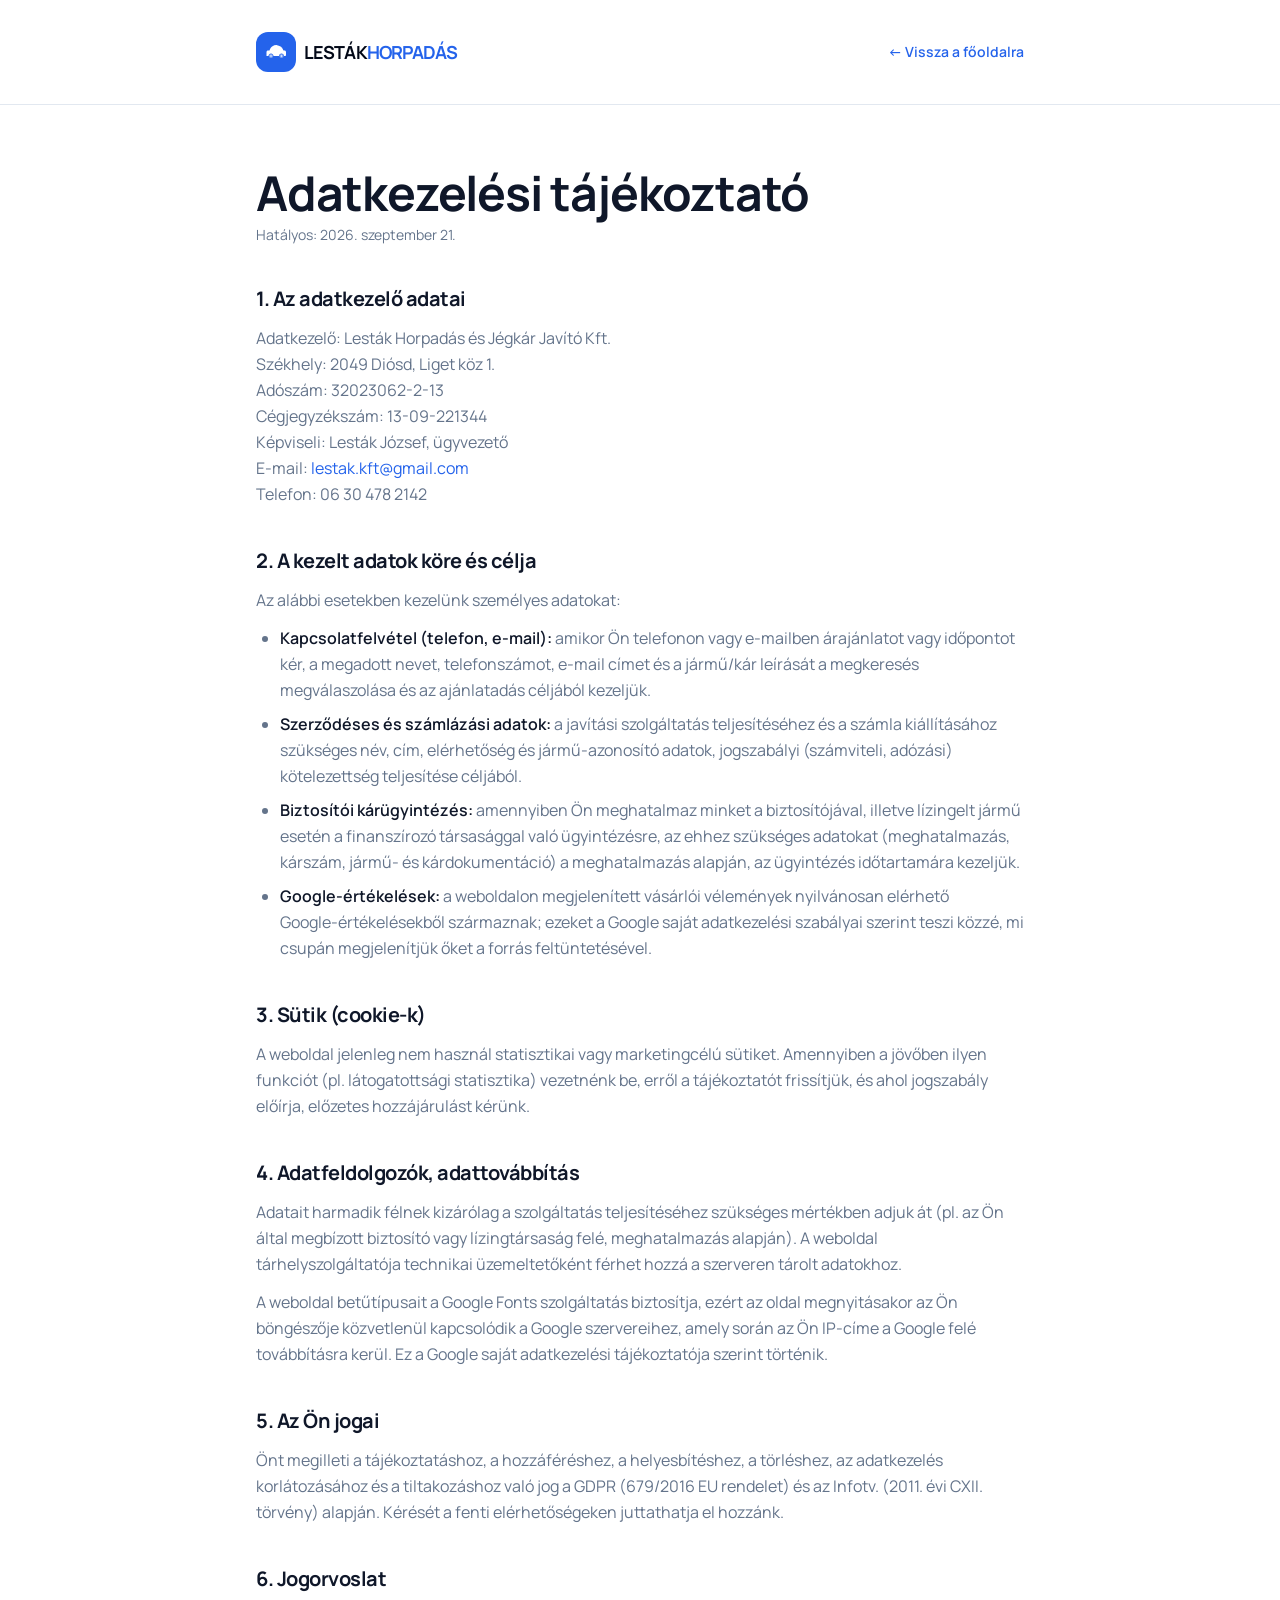
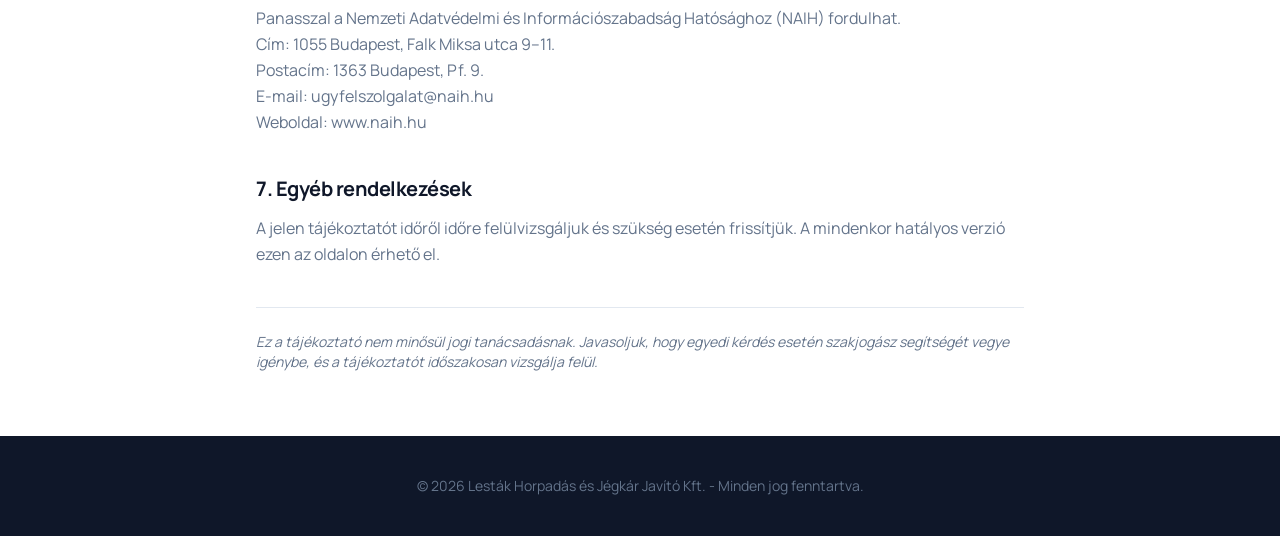
==== commit e402cd2d: "Add files via upload" ====
--- a/adatkezelesi-tajekoztato.html
+++ b/adatkezelesi-tajekoztato.html
@@ -71,6 +71,7 @@
       <section class="space-y-3">
         <h2 class="text-xl font-bold font-heading text-primary">4. Adatfeldolgozók, adattovábbítás</h2>
         <p class="text-muted-foreground leading-relaxed">Adatait harmadik félnek kizárólag a szolgáltatás teljesítéséhez szükséges mértékben adjuk át (pl. az Ön által megbízott biztosító vagy lízingtársaság felé, meghatalmazás alapján). A weboldal tárhelyszolgáltatója technikai üzemeltetőként férhet hozzá a szerveren tárolt adatokhoz.</p>
+        <p class="text-muted-foreground leading-relaxed">A weboldal betűtípusait a Google Fonts szolgáltatás biztosítja, ezért az oldal megnyitásakor az Ön böngészője közvetlenül kapcsolódik a Google szervereihez, amely során az Ön IP-címe a Google felé továbbításra kerül. Ez a Google saját adatkezelési tájékoztatója szerint történik.</p>
       </section>
 
       <section class="space-y-3">
--- a/assets/styles.css
+++ b/assets/styles.css
@@ -1,2 +1,2 @@
 /*! tailwindcss v4.3.3 | MIT License | https://tailwindcss.com */
-@layer properties{@supports (((-webkit-hyphens:none)) and (not (margin-trim:inline))) or ((-moz-orient:inline) and (not (color:rgb(from red r g b)))){*,:before,:after,::backdrop{--tw-translate-x:0;--tw-translate-y:0;--tw-translate-z:0;--tw-rotate-x:initial;--tw-rotate-y:initial;--tw-rotate-z:initial;--tw-skew-x:initial;--tw-skew-y:initial;--tw-space-y-reverse:0;--tw-border-style:solid;--tw-gradient-position:initial;--tw-gradient-from:#0000;--tw-gradient-via:#0000;--tw-gradient-to:#0000;--tw-gradient-stops:initial;--tw-gradient-via-stops:initial;--tw-gradient-from-position:0%;--tw-gradient-via-position:50%;--tw-gradient-to-position:100%;--tw-leading:initial;--tw-font-weight:initial;--tw-tracking:initial;--tw-shadow:0 0 #0000;--tw-shadow-color:initial;--tw-shadow-alpha:100%;--tw-inset-shadow:0 0 #0000;--tw-inset-shadow-color:initial;--tw-inset-shadow-alpha:100%;--tw-ring-color:initial;--tw-ring-shadow:0 0 #0000;--tw-inset-ring-color:initial;--tw-inset-ring-shadow:0 0 #0000;--tw-ring-inset:initial;--tw-ring-offset-width:0px;--tw-ring-offset-color:#fff;--tw-ring-offset-shadow:0 0 #0000;--tw-blur:initial;--tw-brightness:initial;--tw-contrast:initial;--tw-grayscale:initial;--tw-hue-rotate:initial;--tw-invert:initial;--tw-opacity:initial;--tw-saturate:initial;--tw-sepia:initial;--tw-drop-shadow:initial;--tw-drop-shadow-color:initial;--tw-drop-shadow-alpha:100%;--tw-drop-shadow-size:initial;--tw-backdrop-blur:initial;--tw-backdrop-brightness:initial;--tw-backdrop-contrast:initial;--tw-backdrop-grayscale:initial;--tw-backdrop-hue-rotate:initial;--tw-backdrop-invert:initial;--tw-backdrop-opacity:initial;--tw-backdrop-saturate:initial;--tw-backdrop-sepia:initial;--tw-duration:initial;--tw-ease:initial;--tw-scale-x:1;--tw-scale-y:1;--tw-scale-z:1}}}@layer theme{:root,:host{--font-sans:"Inter", ui-sans-serif, system-ui, sans-serif;--font-mono:ui-monospace, SFMono-Regular, Menlo, Monaco, Consolas, "Liberation Mono", "Courier New", monospace;--color-yellow-400:oklch(85.2% .199 91.936);--color-green-500:oklch(72.3% .219 149.579);--color-green-600:oklch(62.7% .194 149.214);--color-black:#000;--color-white:#fff;--spacing:.25rem;--container-2xl:42rem;--container-3xl:48rem;--container-4xl:56rem;--container-6xl:72rem;--container-7xl:80rem;--text-xs:.75rem;--text-xs--line-height:calc(1 / .75);--text-sm:.875rem;--text-sm--line-height:calc(1.25 / .875);--text-lg:1.125rem;--text-lg--line-height:calc(1.75 / 1.125);--text-xl:1.25rem;--text-xl--line-height:calc(1.75 / 1.25);--text-2xl:1.5rem;--text-2xl--line-height:calc(2 / 1.5);--text-3xl:1.875rem;--text-3xl--line-height:calc(2.25 / 1.875);--text-4xl:2.25rem;--text-4xl--line-height:calc(2.5 / 2.25);--text-5xl:3rem;--text-5xl--line-height:1;--text-7xl:4.5rem;--text-7xl--line-height:1;--font-weight-medium:500;--font-weight-semibold:600;--font-weight-bold:700;--font-weight-black:900;--tracking-tighter:-.05em;--tracking-tight:-.025em;--tracking-wider:.05em;--tracking-widest:.1em;--leading-relaxed:1.625;--radius-xl:.75rem;--radius-2xl:1rem;--radius-3xl:1.5rem;--ease-in-out:cubic-bezier(.4, 0, .2, 1);--blur-sm:8px;--blur-md:12px;--blur-xl:24px;--blur-2xl:40px;--aspect-video:16 / 9;--default-transition-duration:.15s;--default-transition-timing-function:cubic-bezier(.4, 0, .2, 1);--default-font-family:var(--font-sans);--default-mono-font-family:var(--font-mono);--color-border:hsl(var(--border));--color-background:hsl(var(--background));--color-foreground:hsl(var(--foreground));--color-primary:hsl(var(--primary));--color-primary-foreground:hsl(var(--primary-foreground));--color-secondary:hsl(var(--secondary));--color-muted:hsl(var(--muted));--color-muted-foreground:hsl(var(--muted-foreground));--color-accent:hsl(var(--accent));--font-heading:"Manrope", ui-sans-serif, system-ui, sans-serif}}@layer base{*,:after,:before,::backdrop{box-sizing:border-box;border:0 solid;margin:0;padding:0}::file-selector-button{box-sizing:border-box;border:0 solid;margin:0;padding:0}html,:host{-webkit-text-size-adjust:100%;tab-size:4;line-height:1.5;font-family:var(--default-font-family,-apple-system, BlinkMacSystemFont, "Segoe UI", Roboto, "Helvetica Neue", "Noto Sans", Arial, sans-serif, "Apple Color Emoji", "Segoe UI Emoji", "Segoe UI Symbol", "Noto Color Emoji");font-feature-settings:var(--default-font-feature-settings,normal);font-variation-settings:var(--default-font-variation-settings,normal);-webkit-tap-highlight-color:transparent}hr{height:0;color:inherit;border-top-width:1px}abbr:where([title]){-webkit-text-decoration:underline dotted;text-decoration:underline dotted}h1,h2,h3,h4,h5,h6{font-size:inherit;font-weight:inherit}a{color:inherit;-webkit-text-decoration:inherit;-webkit-text-decoration:inherit;-webkit-text-decoration:inherit;text-decoration:inherit}b,strong{font-weight:bolder}code,kbd,samp,pre{font-family:var(--default-mono-font-family,ui-monospace, SFMono-Regular, Menlo, Monaco, Consolas, "Liberation Mono", "Courier New", monospace);font-feature-settings:var(--default-mono-font-feature-settings,normal);font-variation-settings:var(--default-mono-font-variation-settings,normal);font-size:1em}small{font-size:80%}sub,sup{vertical-align:baseline;font-size:75%;line-height:0;position:relative}sub{bottom:-.25em}sup{top:-.5em}table{text-indent:0;border-color:inherit;border-collapse:collapse}:-moz-focusring:where(:not(iframe)){outline:auto}progress{vertical-align:baseline}summary{display:list-item}ol,ul,menu{list-style:none}img,svg,video,canvas,audio,iframe,embed,object{vertical-align:middle;display:block}img,video{max-width:100%;height:auto}button,input,select,optgroup,textarea{font:inherit;font-feature-settings:inherit;font-variation-settings:inherit;letter-spacing:inherit;color:inherit;opacity:1;background-color:#0000;border-radius:0}::file-selector-button{font:inherit;font-feature-settings:inherit;font-variation-settings:inherit;letter-spacing:inherit;color:inherit;opacity:1;background-color:#0000;border-radius:0}:where(select:is([multiple],[size])) optgroup{font-weight:bolder}:where(select:is([multiple],[size])) optgroup option{padding-inline-start:20px}::file-selector-button{margin-inline-end:4px}::placeholder{opacity:1}@supports (not ((-webkit-appearance:-apple-pay-button))) or (contain-intrinsic-size:1px){::placeholder{color:currentColor}@supports (color:color-mix(in lab, red, red)){::placeholder{color:color-mix(in oklab, currentcolor 50%, transparent)}}}textarea{resize:vertical}::-webkit-search-decoration{-webkit-appearance:none}::-webkit-date-and-time-value{min-height:1lh;text-align:inherit}::-webkit-datetime-edit{display:inline-flex}::-webkit-datetime-edit-fields-wrapper{padding:0}::-webkit-datetime-edit{padding-block:0}::-webkit-datetime-edit-year-field{padding-block:0}::-webkit-datetime-edit-month-field{padding-block:0}::-webkit-datetime-edit-day-field{padding-block:0}::-webkit-datetime-edit-hour-field{padding-block:0}::-webkit-datetime-edit-minute-field{padding-block:0}::-webkit-datetime-edit-second-field{padding-block:0}::-webkit-datetime-edit-millisecond-field{padding-block:0}::-webkit-datetime-edit-meridiem-field{padding-block:0}::-webkit-calendar-picker-indicator{line-height:1}:-moz-ui-invalid{box-shadow:none}button,input:where([type=button],[type=reset],[type=submit]){appearance:button}::file-selector-button{appearance:button}::-webkit-inner-spin-button{height:auto}::-webkit-outer-spin-button{height:auto}[hidden]:where(:not([hidden=until-found])){display:none!important}*{border-color:hsl(var(--border))}html{scroll-behavior:smooth;scroll-padding-top:90px}body{font-family:var(--font-sans);background-color:hsl(var(--background));color:hsl(var(--foreground))}h1,h2,h3,h4,h5,h6{font-family:var(--font-heading);letter-spacing:-.025em;font-weight:700}}@layer components;@layer utilities{.absolute{position:absolute}.fixed{position:fixed}.relative{position:relative}.inset-0{inset:0}.top-0{top:0}.top-4{top:calc(var(--spacing) * 4)}.top-6{top:calc(var(--spacing) * 6)}.top-\[72px\]{top:72px}.right-0{right:0}.right-6{right:calc(var(--spacing) * 6)}.bottom-6{bottom:calc(var(--spacing) * 6)}.left-0{left:0}.left-4{left:calc(var(--spacing) * 4)}.left-6{left:calc(var(--spacing) * 6)}.z-0{z-index:0}.z-10{z-index:10}.z-40{z-index:40}.z-50{z-index:50}.order-1{order:1}.order-2{order:2}.mx-auto{margin-inline:auto}.mt-1{margin-top:var(--spacing)}.mt-8{margin-top:calc(var(--spacing) * 8)}.mt-12{margin-top:calc(var(--spacing) * 12)}.mt-auto{margin-top:auto}.mr-2{margin-right:calc(var(--spacing) * 2)}.mb-1{margin-bottom:var(--spacing)}.mb-2{margin-bottom:calc(var(--spacing) * 2)}.mb-4{margin-bottom:calc(var(--spacing) * 4)}.mb-6{margin-bottom:calc(var(--spacing) * 6)}.mb-8{margin-bottom:calc(var(--spacing) * 8)}.mb-10{margin-bottom:calc(var(--spacing) * 10)}.mb-12{margin-bottom:calc(var(--spacing) * 12)}.mb-14{margin-bottom:calc(var(--spacing) * 14)}.mb-16{margin-bottom:calc(var(--spacing) * 16)}.ml-2{margin-left:calc(var(--spacing) * 2)}.block{display:block}.flex{display:flex}.grid{display:grid}.hidden{display:none}.inline-block{display:inline-block}.inline-flex{display:inline-flex}.aspect-\[4\/3\]{aspect-ratio:4/3}.aspect-\[4\/5\]{aspect-ratio:4/5}.aspect-square{aspect-ratio:1}.aspect-video{aspect-ratio:var(--aspect-video)}.h-4{height:calc(var(--spacing) * 4)}.h-5{height:calc(var(--spacing) * 5)}.h-6{height:calc(var(--spacing) * 6)}.h-8{height:calc(var(--spacing) * 8)}.h-10{height:calc(var(--spacing) * 10)}.h-14{height:calc(var(--spacing) * 14)}.h-48{height:calc(var(--spacing) * 48)}.h-auto{height:auto}.h-fit{height:fit-content}.h-full{height:100%}.h-screen{height:100vh}.min-h-screen{min-height:100vh}.w-4{width:calc(var(--spacing) * 4)}.w-5{width:calc(var(--spacing) * 5)}.w-6{width:calc(var(--spacing) * 6)}.w-8{width:calc(var(--spacing) * 8)}.w-10{width:calc(var(--spacing) * 10)}.w-14{width:calc(var(--spacing) * 14)}.w-full{width:100%}.max-w-2xl{max-width:var(--container-2xl)}.max-w-3xl{max-width:var(--container-3xl)}.max-w-4xl{max-width:var(--container-4xl)}.max-w-6xl{max-width:var(--container-6xl)}.max-w-7xl{max-width:var(--container-7xl)}.shrink-0{flex-shrink:0}.translate-x-0{--tw-translate-x:0px;translate:var(--tw-translate-x) var(--tw-translate-y)}.translate-x-full{--tw-translate-x:100%;translate:var(--tw-translate-x) var(--tw-translate-y)}.transform{transform:var(--tw-rotate-x,) var(--tw-rotate-y,) var(--tw-rotate-z,) var(--tw-skew-x,) var(--tw-skew-y,)}.cursor-pointer{cursor:pointer}.cursor-zoom-in{cursor:zoom-in}.list-disc{list-style-type:disc}.grid-cols-1{grid-template-columns:repeat(1,minmax(0,1fr))}.grid-cols-2{grid-template-columns:repeat(2,minmax(0,1fr))}.flex-col{flex-direction:column}.flex-wrap{flex-wrap:wrap}.items-center{align-items:center}.items-end{align-items:flex-end}.items-start{align-items:flex-start}.justify-between{justify-content:space-between}.justify-center{justify-content:center}.gap-0\.5{gap:calc(var(--spacing) * .5)}.gap-1{gap:var(--spacing)}.gap-2{gap:calc(var(--spacing) * 2)}.gap-3{gap:calc(var(--spacing) * 3)}.gap-4{gap:calc(var(--spacing) * 4)}.gap-6{gap:calc(var(--spacing) * 6)}.gap-8{gap:calc(var(--spacing) * 8)}.gap-12{gap:calc(var(--spacing) * 12)}.gap-16{gap:calc(var(--spacing) * 16)}:where(.space-y-2>:not(:last-child)){--tw-space-y-reverse:0;margin-block-start:calc(calc(var(--spacing) * 2) * var(--tw-space-y-reverse));margin-block-end:calc(calc(var(--spacing) * 2) * calc(1 - var(--tw-space-y-reverse)))}:where(.space-y-3>:not(:last-child)){--tw-space-y-reverse:0;margin-block-start:calc(calc(var(--spacing) * 3) * var(--tw-space-y-reverse));margin-block-end:calc(calc(var(--spacing) * 3) * calc(1 - var(--tw-space-y-reverse)))}:where(.space-y-4>:not(:last-child)){--tw-space-y-reverse:0;margin-block-start:calc(calc(var(--spacing) * 4) * var(--tw-space-y-reverse));margin-block-end:calc(calc(var(--spacing) * 4) * calc(1 - var(--tw-space-y-reverse)))}:where(.space-y-6>:not(:last-child)){--tw-space-y-reverse:0;margin-block-start:calc(calc(var(--spacing) * 6) * var(--tw-space-y-reverse));margin-block-end:calc(calc(var(--spacing) * 6) * calc(1 - var(--tw-space-y-reverse)))}:where(.space-y-8>:not(:last-child)){--tw-space-y-reverse:0;margin-block-start:calc(calc(var(--spacing) * 8) * var(--tw-space-y-reverse));margin-block-end:calc(calc(var(--spacing) * 8) * calc(1 - var(--tw-space-y-reverse)))}:where(.space-y-10>:not(:last-child)){--tw-space-y-reverse:0;margin-block-start:calc(calc(var(--spacing) * 10) * var(--tw-space-y-reverse));margin-block-end:calc(calc(var(--spacing) * 10) * calc(1 - var(--tw-space-y-reverse)))}.overflow-hidden{overflow:hidden}.overflow-y-auto{overflow-y:auto}.rounded{border-radius:.25rem}.rounded-2xl{border-radius:var(--radius-2xl)}.rounded-3xl{border-radius:var(--radius-3xl)}.rounded-full{border-radius:3.40282e38px}.rounded-xl{border-radius:var(--radius-xl)}.border{border-style:var(--tw-border-style);border-width:1px}.border-t{border-top-style:var(--tw-border-style);border-top-width:1px}.border-b{border-bottom-style:var(--tw-border-style);border-bottom-width:1px}.border-l{border-left-style:var(--tw-border-style);border-left-width:1px}.border-none{--tw-border-style:none;border-style:none}.border-accent{border-color:var(--color-accent)}.border-accent\/10{border-color:color-mix(in srgb, hsl(var(--accent)) 10%, transparent)}@supports (color:color-mix(in lab, red, red)){.border-accent\/10{border-color:color-mix(in oklab, var(--color-accent) 10%, transparent)}}.border-border{border-color:var(--color-border)}.border-border\/50{border-color:color-mix(in srgb, hsl(var(--border)) 50%, transparent)}@supports (color:color-mix(in lab, red, red)){.border-border\/50{border-color:color-mix(in oklab, var(--color-border) 50%, transparent)}}.border-green-500\/20{border-color:#00c75833}@supports (color:color-mix(in lab, red, red)){.border-green-500\/20{border-color:color-mix(in oklab, var(--color-green-500) 20%, transparent)}}.border-primary\/20{border-color:color-mix(in srgb, hsl(var(--primary)) 20%, transparent)}@supports (color:color-mix(in lab, red, red)){.border-primary\/20{border-color:color-mix(in oklab, var(--color-primary) 20%, transparent)}}.border-white\/10{border-color:#ffffff1a}@supports (color:color-mix(in lab, red, red)){.border-white\/10{border-color:color-mix(in oklab, var(--color-white) 10%, transparent)}}.border-white\/20{border-color:#fff3}@supports (color:color-mix(in lab, red, red)){.border-white\/20{border-color:color-mix(in oklab, var(--color-white) 20%, transparent)}}.bg-accent{background-color:var(--color-accent)}.bg-accent\/5{background-color:color-mix(in srgb, hsl(var(--accent)) 5%, transparent)}@supports (color:color-mix(in lab, red, red)){.bg-accent\/5{background-color:color-mix(in oklab, var(--color-accent) 5%, transparent)}}.bg-accent\/10{background-color:color-mix(in srgb, hsl(var(--accent)) 10%, transparent)}@supports (color:color-mix(in lab, red, red)){.bg-accent\/10{background-color:color-mix(in oklab, var(--color-accent) 10%, transparent)}}.bg-accent\/20{background-color:color-mix(in srgb, hsl(var(--accent)) 20%, transparent)}@supports (color:color-mix(in lab, red, red)){.bg-accent\/20{background-color:color-mix(in oklab, var(--color-accent) 20%, transparent)}}.bg-background{background-color:var(--color-background)}.bg-background\/80{background-color:color-mix(in srgb, hsl(var(--background)) 80%, transparent)}@supports (color:color-mix(in lab, red, red)){.bg-background\/80{background-color:color-mix(in oklab, var(--color-background) 80%, transparent)}}.bg-background\/98{background-color:color-mix(in srgb, hsl(var(--background)) 98%, transparent)}@supports (color:color-mix(in lab, red, red)){.bg-background\/98{background-color:color-mix(in oklab, var(--color-background) 98%, transparent)}}.bg-black\/70{background-color:#000000b3}@supports (color:color-mix(in lab, red, red)){.bg-black\/70{background-color:color-mix(in oklab, var(--color-black) 70%, transparent)}}.bg-green-500\/10{background-color:#00c7581a}@supports (color:color-mix(in lab, red, red)){.bg-green-500\/10{background-color:color-mix(in oklab, var(--color-green-500) 10%, transparent)}}.bg-muted{background-color:var(--color-muted)}.bg-primary{background-color:var(--color-primary)}.bg-primary\/40{background-color:color-mix(in srgb, hsl(var(--primary)) 40%, transparent)}@supports (color:color-mix(in lab, red, red)){.bg-primary\/40{background-color:color-mix(in oklab, var(--color-primary) 40%, transparent)}}.bg-secondary{background-color:var(--color-secondary)}.bg-transparent{background-color:#0000}.bg-white{background-color:var(--color-white)}.bg-white\/5{background-color:#ffffff0d}@supports (color:color-mix(in lab, red, red)){.bg-white\/5{background-color:color-mix(in oklab, var(--color-white) 5%, transparent)}}.bg-white\/10{background-color:#ffffff1a}@supports (color:color-mix(in lab, red, red)){.bg-white\/10{background-color:color-mix(in oklab, var(--color-white) 10%, transparent)}}.bg-white\/90{background-color:#ffffffe6}@supports (color:color-mix(in lab, red, red)){.bg-white\/90{background-color:color-mix(in oklab, var(--color-white) 90%, transparent)}}.bg-gradient-to-r{--tw-gradient-position:to right in oklab;background-image:linear-gradient(var(--tw-gradient-stops))}.bg-gradient-to-t{--tw-gradient-position:to top in oklab;background-image:linear-gradient(var(--tw-gradient-stops))}.from-background{--tw-gradient-from:var(--color-background);--tw-gradient-stops:var(--tw-gradient-via-stops,var(--tw-gradient-position), var(--tw-gradient-from) var(--tw-gradient-from-position), var(--tw-gradient-to) var(--tw-gradient-to-position))}.from-primary\/90{--tw-gradient-from:color-mix(in srgb, hsl(var(--primary)) 90%, transparent)}@supports (color:color-mix(in lab, red, red)){.from-primary\/90{--tw-gradient-from:color-mix(in oklab, var(--color-primary) 90%, transparent)}}.from-primary\/90{--tw-gradient-stops:var(--tw-gradient-via-stops,var(--tw-gradient-position), var(--tw-gradient-from) var(--tw-gradient-from-position), var(--tw-gradient-to) var(--tw-gradient-to-position))}.via-background\/60{--tw-gradient-via:color-mix(in srgb, hsl(var(--background)) 60%, transparent)}@supports (color:color-mix(in lab, red, red)){.via-background\/60{--tw-gradient-via:color-mix(in oklab, var(--color-background) 60%, transparent)}}.via-background\/60{--tw-gradient-via-stops:var(--tw-gradient-position), var(--tw-gradient-from) var(--tw-gradient-from-position), var(--tw-gradient-via) var(--tw-gradient-via-position), var(--tw-gradient-to) var(--tw-gradient-to-position);--tw-gradient-stops:var(--tw-gradient-via-stops)}.via-primary\/40{--tw-gradient-via:color-mix(in srgb, hsl(var(--primary)) 40%, transparent)}@supports (color:color-mix(in lab, red, red)){.via-primary\/40{--tw-gradient-via:color-mix(in oklab, var(--color-primary) 40%, transparent)}}.via-primary\/40{--tw-gradient-via-stops:var(--tw-gradient-position), var(--tw-gradient-from) var(--tw-gradient-from-position), var(--tw-gradient-via) var(--tw-gradient-via-position), var(--tw-gradient-to) var(--tw-gradient-to-position);--tw-gradient-stops:var(--tw-gradient-via-stops)}.to-transparent{--tw-gradient-to:transparent;--tw-gradient-stops:var(--tw-gradient-via-stops,var(--tw-gradient-position), var(--tw-gradient-from) var(--tw-gradient-from-position), var(--tw-gradient-to) var(--tw-gradient-to-position))}.object-contain{object-fit:contain}.object-cover{object-fit:cover}.p-0{padding:0}.p-2{padding:calc(var(--spacing) * 2)}.p-2\.5{padding:calc(var(--spacing) * 2.5)}.p-3{padding:calc(var(--spacing) * 3)}.p-4{padding:calc(var(--spacing) * 4)}.p-6{padding:calc(var(--spacing) * 6)}.p-8{padding:calc(var(--spacing) * 8)}.px-4{padding-inline:calc(var(--spacing) * 4)}.px-5{padding-inline:calc(var(--spacing) * 5)}.px-6{padding-inline:calc(var(--spacing) * 6)}.px-8{padding-inline:calc(var(--spacing) * 8)}.px-10{padding-inline:calc(var(--spacing) * 10)}.py-1{padding-block:var(--spacing)}.py-1\.5{padding-block:calc(var(--spacing) * 1.5)}.py-2{padding-block:calc(var(--spacing) * 2)}.py-3{padding-block:calc(var(--spacing) * 3)}.py-4{padding-block:calc(var(--spacing) * 4)}.py-6{padding-block:calc(var(--spacing) * 6)}.py-7{padding-block:calc(var(--spacing) * 7)}.py-8{padding-block:calc(var(--spacing) * 8)}.py-10{padding-block:calc(var(--spacing) * 10)}.py-16{padding-block:calc(var(--spacing) * 16)}.py-24{padding-block:calc(var(--spacing) * 24)}.pt-0{padding-top:0}.pt-6{padding-top:calc(var(--spacing) * 6)}.pt-8{padding-top:calc(var(--spacing) * 8)}.pt-20{padding-top:calc(var(--spacing) * 20)}.pb-4{padding-bottom:calc(var(--spacing) * 4)}.pb-8{padding-bottom:calc(var(--spacing) * 8)}.pb-10{padding-bottom:calc(var(--spacing) * 10)}.pl-6{padding-left:calc(var(--spacing) * 6)}.pl-8{padding-left:calc(var(--spacing) * 8)}.text-center{text-align:center}.text-left{text-align:left}.font-heading{font-family:var(--font-heading)}.text-2xl{font-size:var(--text-2xl);line-height:var(--tw-leading,var(--text-2xl--line-height))}.text-3xl{font-size:var(--text-3xl);line-height:var(--tw-leading,var(--text-3xl--line-height))}.text-4xl{font-size:var(--text-4xl);line-height:var(--tw-leading,var(--text-4xl--line-height))}.text-5xl{font-size:var(--text-5xl);line-height:var(--tw-leading,var(--text-5xl--line-height))}.text-lg{font-size:var(--text-lg);line-height:var(--tw-leading,var(--text-lg--line-height))}.text-sm{font-size:var(--text-sm);line-height:var(--tw-leading,var(--text-sm--line-height))}.text-xl{font-size:var(--text-xl);line-height:var(--tw-leading,var(--text-xl--line-height))}.text-xs{font-size:var(--text-xs);line-height:var(--tw-leading,var(--text-xs--line-height))}.text-\[10px\]{font-size:10px}.leading-\[1\.1\]{--tw-leading:1.1;line-height:1.1}.leading-\[1\.2\]{--tw-leading:1.2;line-height:1.2}.leading-relaxed{--tw-leading:var(--leading-relaxed);line-height:var(--leading-relaxed)}.font-black{--tw-font-weight:var(--font-weight-black);font-weight:var(--font-weight-black)}.font-bold{--tw-font-weight:var(--font-weight-bold);font-weight:var(--font-weight-bold)}.font-medium{--tw-font-weight:var(--font-weight-medium);font-weight:var(--font-weight-medium)}.font-semibold{--tw-font-weight:var(--font-weight-semibold);font-weight:var(--font-weight-semibold)}.tracking-tight{--tw-tracking:var(--tracking-tight);letter-spacing:var(--tracking-tight)}.tracking-tighter{--tw-tracking:var(--tracking-tighter);letter-spacing:var(--tracking-tighter)}.tracking-wider{--tw-tracking:var(--tracking-wider);letter-spacing:var(--tracking-wider)}.tracking-widest{--tw-tracking:var(--tracking-widest);letter-spacing:var(--tracking-widest)}.text-accent{color:var(--color-accent)}.text-foreground{color:var(--color-foreground)}.text-green-600{color:var(--color-green-600)}.text-muted-foreground{color:var(--color-muted-foreground)}.text-primary{color:var(--color-primary)}.text-primary-foreground{color:var(--color-primary-foreground)}.text-white{color:var(--color-white)}.text-white\/40{color:#fff6}@supports (color:color-mix(in lab, red, red)){.text-white\/40{color:color-mix(in oklab, var(--color-white) 40%, transparent)}}.text-white\/60{color:#fff9}@supports (color:color-mix(in lab, red, red)){.text-white\/60{color:color-mix(in oklab, var(--color-white) 60%, transparent)}}.text-yellow-400{color:var(--color-yellow-400)}.uppercase{text-transform:uppercase}.italic{font-style:italic}.opacity-0{opacity:0}.opacity-80{opacity:.8}.shadow{--tw-shadow:0 1px 3px 0 var(--tw-shadow-color,#0000001a), 0 1px 2px -1px var(--tw-shadow-color,#0000001a);box-shadow:var(--tw-inset-shadow), var(--tw-inset-ring-shadow), var(--tw-ring-offset-shadow), var(--tw-ring-shadow), var(--tw-shadow)}.shadow-2xl{--tw-shadow:0 25px 50px -12px var(--tw-shadow-color,#00000040);box-shadow:var(--tw-inset-shadow), var(--tw-inset-ring-shadow), var(--tw-ring-offset-shadow), var(--tw-ring-shadow), var(--tw-shadow)}.shadow-lg{--tw-shadow:0 10px 15px -3px var(--tw-shadow-color,#0000001a), 0 4px 6px -4px var(--tw-shadow-color,#0000001a);box-shadow:var(--tw-inset-shadow), var(--tw-inset-ring-shadow), var(--tw-ring-offset-shadow), var(--tw-ring-shadow), var(--tw-shadow)}.shadow-md{--tw-shadow:0 4px 6px -1px var(--tw-shadow-color,#0000001a), 0 2px 4px -2px var(--tw-shadow-color,#0000001a);box-shadow:var(--tw-inset-shadow), var(--tw-inset-ring-shadow), var(--tw-ring-offset-shadow), var(--tw-ring-shadow), var(--tw-shadow)}.shadow-sm{--tw-shadow:0 1px 3px 0 var(--tw-shadow-color,#0000001a), 0 1px 2px -1px var(--tw-shadow-color,#0000001a);box-shadow:var(--tw-inset-shadow), var(--tw-inset-ring-shadow), var(--tw-ring-offset-shadow), var(--tw-ring-shadow), var(--tw-shadow)}.shadow-xl{--tw-shadow:0 20px 25px -5px var(--tw-shadow-color,#0000001a), 0 8px 10px -6px var(--tw-shadow-color,#0000001a);box-shadow:var(--tw-inset-shadow), var(--tw-inset-ring-shadow), var(--tw-ring-offset-shadow), var(--tw-ring-shadow), var(--tw-shadow)}.shadow-accent\/20{--tw-shadow-color:color-mix(in srgb, hsl(var(--accent)) 20%, transparent)}@supports (color:color-mix(in lab, red, red)){.shadow-accent\/20{--tw-shadow-color:color-mix(in oklab, color-mix(in oklab, var(--color-accent) 20%, transparent) var(--tw-shadow-alpha), transparent)}}.shadow-accent\/40{--tw-shadow-color:color-mix(in srgb, hsl(var(--accent)) 40%, transparent)}@supports (color:color-mix(in lab, red, red)){.shadow-accent\/40{--tw-shadow-color:color-mix(in oklab, color-mix(in oklab, var(--color-accent) 40%, transparent) var(--tw-shadow-alpha), transparent)}}.brightness-\[0\.5\]{--tw-brightness:brightness(.5);filter:var(--tw-blur,) var(--tw-brightness,) var(--tw-contrast,) var(--tw-grayscale,) var(--tw-hue-rotate,) var(--tw-invert,) var(--tw-saturate,) var(--tw-sepia,) var(--tw-drop-shadow,)}.backdrop-blur-2xl{--tw-backdrop-blur:blur(var(--blur-2xl));-webkit-backdrop-filter:var(--tw-backdrop-blur,) var(--tw-backdrop-brightness,) var(--tw-backdrop-contrast,) var(--tw-backdrop-grayscale,) var(--tw-backdrop-hue-rotate,) var(--tw-backdrop-invert,) var(--tw-backdrop-opacity,) var(--tw-backdrop-saturate,) var(--tw-backdrop-sepia,);backdrop-filter:var(--tw-backdrop-blur,) var(--tw-backdrop-brightness,) var(--tw-backdrop-contrast,) var(--tw-backdrop-grayscale,) var(--tw-backdrop-hue-rotate,) var(--tw-backdrop-invert,) var(--tw-backdrop-opacity,) var(--tw-backdrop-saturate,) var(--tw-backdrop-sepia,)}.backdrop-blur-md{--tw-backdrop-blur:blur(var(--blur-md));-webkit-backdrop-filter:var(--tw-backdrop-blur,) var(--tw-backdrop-brightness,) var(--tw-backdrop-contrast,) var(--tw-backdrop-grayscale,) var(--tw-backdrop-hue-rotate,) var(--tw-backdrop-invert,) var(--tw-backdrop-opacity,) var(--tw-backdrop-saturate,) var(--tw-backdrop-sepia,);backdrop-filter:var(--tw-backdrop-blur,) var(--tw-backdrop-brightness,) var(--tw-backdrop-contrast,) var(--tw-backdrop-grayscale,) var(--tw-backdrop-hue-rotate,) var(--tw-backdrop-invert,) var(--tw-backdrop-opacity,) var(--tw-backdrop-saturate,) var(--tw-backdrop-sepia,)}.backdrop-blur-sm{--tw-backdrop-blur:blur(var(--blur-sm));-webkit-backdrop-filter:var(--tw-backdrop-blur,) var(--tw-backdrop-brightness,) var(--tw-backdrop-contrast,) var(--tw-backdrop-grayscale,) var(--tw-backdrop-hue-rotate,) var(--tw-backdrop-invert,) var(--tw-backdrop-opacity,) var(--tw-backdrop-saturate,) var(--tw-backdrop-sepia,);backdrop-filter:var(--tw-backdrop-blur,) var(--tw-backdrop-brightness,) var(--tw-backdrop-contrast,) var(--tw-backdrop-grayscale,) var(--tw-backdrop-hue-rotate,) var(--tw-backdrop-invert,) var(--tw-backdrop-opacity,) var(--tw-backdrop-saturate,) var(--tw-backdrop-sepia,)}.backdrop-blur-xl{--tw-backdrop-blur:blur(var(--blur-xl));-webkit-backdrop-filter:var(--tw-backdrop-blur,) var(--tw-backdrop-brightness,) var(--tw-backdrop-contrast,) var(--tw-backdrop-grayscale,) var(--tw-backdrop-hue-rotate,) var(--tw-backdrop-invert,) var(--tw-backdrop-opacity,) var(--tw-backdrop-saturate,) var(--tw-backdrop-sepia,);backdrop-filter:var(--tw-backdrop-blur,) var(--tw-backdrop-brightness,) var(--tw-backdrop-contrast,) var(--tw-backdrop-grayscale,) var(--tw-backdrop-hue-rotate,) var(--tw-backdrop-invert,) var(--tw-backdrop-opacity,) var(--tw-backdrop-saturate,) var(--tw-backdrop-sepia,)}.transition-all{transition-property:all;transition-timing-function:var(--tw-ease,var(--default-transition-timing-function));transition-duration:var(--tw-duration,var(--default-transition-duration))}.transition-colors{transition-property:color,background-color,border-color,outline-color,text-decoration-color,fill,stroke,--tw-gradient-from,--tw-gradient-via,--tw-gradient-to;transition-timing-function:var(--tw-ease,var(--default-transition-timing-function));transition-duration:var(--tw-duration,var(--default-transition-duration))}.transition-opacity{transition-property:opacity;transition-timing-function:var(--tw-ease,var(--default-transition-timing-function));transition-duration:var(--tw-duration,var(--default-transition-duration))}.transition-transform{transition-property:transform,translate,scale,rotate;transition-timing-function:var(--tw-ease,var(--default-transition-timing-function));transition-duration:var(--tw-duration,var(--default-transition-duration))}.duration-300{--tw-duration:.3s;transition-duration:.3s}.duration-500{--tw-duration:.5s;transition-duration:.5s}.duration-700{--tw-duration:.7s;transition-duration:.7s}.ease-in-out{--tw-ease:var(--ease-in-out);transition-timing-function:var(--ease-in-out)}@media (hover:hover){.group-hover\:scale-110:is(:where(.group):hover *){--tw-scale-x:110%;--tw-scale-y:110%;--tw-scale-z:110%;scale:var(--tw-scale-x) var(--tw-scale-y)}.group-hover\:bg-accent:is(:where(.group):hover *){background-color:var(--color-accent)}.group-hover\:bg-primary\/20:is(:where(.group):hover *){background-color:color-mix(in srgb, hsl(var(--primary)) 20%, transparent)}@supports (color:color-mix(in lab, red, red)){.group-hover\:bg-primary\/20:is(:where(.group):hover *){background-color:color-mix(in oklab, var(--color-primary) 20%, transparent)}}.group-hover\:text-white:is(:where(.group):hover *){color:var(--color-white)}.group-hover\:opacity-90:is(:where(.group):hover *){opacity:.9}.group-hover\/zoom\:opacity-100:is(:where(.group\/zoom):hover *){opacity:1}.hover\:bg-accent:hover{background-color:var(--color-accent)}.hover\:bg-accent\/10:hover{background-color:color-mix(in srgb, hsl(var(--accent)) 10%, transparent)}@supports (color:color-mix(in lab, red, red)){.hover\:bg-accent\/10:hover{background-color:color-mix(in oklab, var(--color-accent) 10%, transparent)}}.hover\:bg-accent\/90:hover{background-color:color-mix(in srgb, hsl(var(--accent)) 90%, transparent)}@supports (color:color-mix(in lab, red, red)){.hover\:bg-accent\/90:hover{background-color:color-mix(in oklab, var(--color-accent) 90%, transparent)}}.hover\:bg-secondary:hover{background-color:var(--color-secondary)}.hover\:bg-secondary\/80:hover{background-color:color-mix(in srgb, hsl(var(--secondary)) 80%, transparent)}@supports (color:color-mix(in lab, red, red)){.hover\:bg-secondary\/80:hover{background-color:color-mix(in oklab, var(--color-secondary) 80%, transparent)}}.hover\:bg-white\/10:hover{background-color:#ffffff1a}@supports (color:color-mix(in lab, red, red)){.hover\:bg-white\/10:hover{background-color:color-mix(in oklab, var(--color-white) 10%, transparent)}}.hover\:text-accent:hover{color:var(--color-accent)}.hover\:text-white:hover{color:var(--color-white)}.hover\:no-underline:hover{text-decoration-line:none}.hover\:underline:hover{text-decoration-line:underline}.hover\:shadow-2xl:hover{--tw-shadow:0 25px 50px -12px var(--tw-shadow-color,#00000040);box-shadow:var(--tw-inset-shadow), var(--tw-inset-ring-shadow), var(--tw-ring-offset-shadow), var(--tw-ring-shadow), var(--tw-shadow)}.hover\:shadow-xl:hover{--tw-shadow:0 20px 25px -5px var(--tw-shadow-color,#0000001a), 0 8px 10px -6px var(--tw-shadow-color,#0000001a);box-shadow:var(--tw-inset-shadow), var(--tw-inset-ring-shadow), var(--tw-ring-offset-shadow), var(--tw-ring-shadow), var(--tw-shadow)}}@media (min-width:40rem){.sm\:grid-cols-2{grid-template-columns:repeat(2,minmax(0,1fr))}.sm\:flex-row{flex-direction:row}}@media (min-width:48rem){.md\:order-1{order:1}.md\:order-2{order:2}.md\:grid-cols-2{grid-template-columns:repeat(2,minmax(0,1fr))}.md\:grid-cols-4{grid-template-columns:repeat(4,minmax(0,1fr))}.md\:flex-row{flex-direction:row}.md\:p-8{padding:calc(var(--spacing) * 8)}.md\:text-left{text-align:left}.md\:text-3xl{font-size:var(--text-3xl);line-height:var(--tw-leading,var(--text-3xl--line-height))}.md\:text-4xl{font-size:var(--text-4xl);line-height:var(--tw-leading,var(--text-4xl--line-height))}.md\:text-5xl{font-size:var(--text-5xl);line-height:var(--tw-leading,var(--text-5xl--line-height))}.md\:text-7xl{font-size:var(--text-7xl);line-height:var(--tw-leading,var(--text-7xl--line-height))}}@media (min-width:64rem){.lg\:flex{display:flex}.lg\:hidden{display:none}.lg\:grid-cols-2{grid-template-columns:repeat(2,minmax(0,1fr))}.lg\:grid-cols-3{grid-template-columns:repeat(3,minmax(0,1fr))}.lg\:grid-cols-4{grid-template-columns:repeat(4,minmax(0,1fr))}}}:root{--background:0 0% 100%;--foreground:222.2 84% 4.9%;--card:0 0% 100%;--card-foreground:222.2 84% 4.9%;--popover:0 0% 100%;--popover-foreground:222.2 84% 4.9%;--primary:222 47% 11%;--primary-foreground:0 0% 100%;--secondary:210 40% 96.1%;--secondary-foreground:222.2 47.4% 11.2%;--muted:210 40% 96.1%;--muted-foreground:215.4 16.3% 46.9%;--accent:221 83% 53%;--accent-foreground:0 0% 100%;--destructive:0 84.2% 60.2%;--destructive-foreground:210 40% 98%;--border:214.3 31.8% 91.4%;--input:214.3 31.8% 91.4%;--ring:221 83% 53%}dialog.lightbox{background:0 0;border:none;border-radius:1.5rem;width:100%;max-width:min(80rem,95vw);max-height:95vh;margin:auto;padding:0;position:fixed;inset:0;overflow:visible}dialog.lightbox::backdrop{-webkit-backdrop-filter:blur(6px);backdrop-filter:blur(6px);background:#0a0f1dd9}dialog.lightbox .lightbox-inner{max-height:95vh;overflow-y:auto}.lightbox-nav{z-index:20;width:3rem;height:3rem;color:hsl(var(--primary));cursor:pointer;background:#fffffff2;border:1px solid #0000000f;border-radius:9999px;justify-content:center;align-items:center;transition:background-color .2s,transform .2s;display:flex;position:absolute;top:50%;transform:translateY(-50%);box-shadow:0 10px 30px #00000040}.lightbox-nav:hover{background:#fff;transform:translateY(-50%)scale(1.06)}.lightbox-nav-prev{left:-1.25rem}.lightbox-nav-next{right:-1.25rem}@media (max-width:900px){.lightbox-nav{width:2.5rem;height:2.5rem}.lightbox-nav-prev{left:.5rem}.lightbox-nav-next{right:.5rem}}dialog.zoom-lightbox{background:0 0;border-radius:0;width:auto;max-width:96vw;max-height:96vh}dialog.zoom-lightbox::backdrop{background:#05080ff0}.zoom-image{cursor:zoom-out;border-radius:1rem;width:auto;max-width:96vw;height:auto;max-height:90vh;margin:0 auto;display:block;box-shadow:0 20px 60px #00000080}.zoom-close{z-index:30;-webkit-backdrop-filter:blur(6px);backdrop-filter:blur(6px);color:#fff;cursor:pointer;background:#ffffff26;border:1px solid #ffffff40;border-radius:9999px;justify-content:center;align-items:center;width:3rem;height:3rem;transition:background-color .2s;display:flex;position:fixed;top:1.5rem;right:1.5rem}.zoom-close:hover{background:#ffffff4d}@property --tw-translate-x{syntax:"*";inherits:false;initial-value:0}@property --tw-translate-y{syntax:"*";inherits:false;initial-value:0}@property --tw-translate-z{syntax:"*";inherits:false;initial-value:0}@property --tw-rotate-x{syntax:"*";inherits:false}@property --tw-rotate-y{syntax:"*";inherits:false}@property --tw-rotate-z{syntax:"*";inherits:false}@property --tw-skew-x{syntax:"*";inherits:false}@property --tw-skew-y{syntax:"*";inherits:false}@property --tw-space-y-reverse{syntax:"*";inherits:false;initial-value:0}@property --tw-border-style{syntax:"*";inherits:false;initial-value:solid}@property --tw-gradient-position{syntax:"*";inherits:false}@property --tw-gradient-from{syntax:"<color>";inherits:false;initial-value:#0000}@property --tw-gradient-via{syntax:"<color>";inherits:false;initial-value:#0000}@property --tw-gradient-to{syntax:"<color>";inherits:false;initial-value:#0000}@property --tw-gradient-stops{syntax:"*";inherits:false}@property --tw-gradient-via-stops{syntax:"*";inherits:false}@property --tw-gradient-from-position{syntax:"<length-percentage>";inherits:false;initial-value:0%}@property --tw-gradient-via-position{syntax:"<length-percentage>";inherits:false;initial-value:50%}@property --tw-gradient-to-position{syntax:"<length-percentage>";inherits:false;initial-value:100%}@property --tw-leading{syntax:"*";inherits:false}@property --tw-font-weight{syntax:"*";inherits:false}@property --tw-tracking{syntax:"*";inherits:false}@property --tw-shadow{syntax:"*";inherits:false;initial-value:0 0 #0000}@property --tw-shadow-color{syntax:"*";inherits:false}@property --tw-shadow-alpha{syntax:"<percentage>";inherits:false;initial-value:100%}@property --tw-inset-shadow{syntax:"*";inherits:false;initial-value:0 0 #0000}@property --tw-inset-shadow-color{syntax:"*";inherits:false}@property --tw-inset-shadow-alpha{syntax:"<percentage>";inherits:false;initial-value:100%}@property --tw-ring-color{syntax:"*";inherits:false}@property --tw-ring-shadow{syntax:"*";inherits:false;initial-value:0 0 #0000}@property --tw-inset-ring-color{syntax:"*";inherits:false}@property --tw-inset-ring-shadow{syntax:"*";inherits:false;initial-value:0 0 #0000}@property --tw-ring-inset{syntax:"*";inherits:false}@property --tw-ring-offset-width{syntax:"<length>";inherits:false;initial-value:0}@property --tw-ring-offset-color{syntax:"*";inherits:false;initial-value:#fff}@property --tw-ring-offset-shadow{syntax:"*";inherits:false;initial-value:0 0 #0000}@property --tw-blur{syntax:"*";inherits:false}@property --tw-brightness{syntax:"*";inherits:false}@property --tw-contrast{syntax:"*";inherits:false}@property --tw-grayscale{syntax:"*";inherits:false}@property --tw-hue-rotate{syntax:"*";inherits:false}@property --tw-invert{syntax:"*";inherits:false}@property --tw-opacity{syntax:"*";inherits:false}@property --tw-saturate{syntax:"*";inherits:false}@property --tw-sepia{syntax:"*";inherits:false}@property --tw-drop-shadow{syntax:"*";inherits:false}@property --tw-drop-shadow-color{syntax:"*";inherits:false}@property --tw-drop-shadow-alpha{syntax:"<percentage>";inherits:false;initial-value:100%}@property --tw-drop-shadow-size{syntax:"*";inherits:false}@property --tw-backdrop-blur{syntax:"*";inherits:false}@property --tw-backdrop-brightness{syntax:"*";inherits:false}@property --tw-backdrop-contrast{syntax:"*";inherits:false}@property --tw-backdrop-grayscale{syntax:"*";inherits:false}@property --tw-backdrop-hue-rotate{syntax:"*";inherits:false}@property --tw-backdrop-invert{syntax:"*";inherits:false}@property --tw-backdrop-opacity{syntax:"*";inherits:false}@property --tw-backdrop-saturate{syntax:"*";inherits:false}@property --tw-backdrop-sepia{syntax:"*";inherits:false}@property --tw-duration{syntax:"*";inherits:false}@property --tw-ease{syntax:"*";inherits:false}@property --tw-scale-x{syntax:"*";inherits:false;initial-value:1}@property --tw-scale-y{syntax:"*";inherits:false;initial-value:1}@property --tw-scale-z{syntax:"*";inherits:false;initial-value:1}+@layer properties{@supports (((-webkit-hyphens:none)) and (not (margin-trim:inline))) or ((-moz-orient:inline) and (not (color:rgb(from red r g b)))){*,:before,:after,::backdrop{--tw-translate-x:0;--tw-translate-y:0;--tw-translate-z:0;--tw-rotate-x:initial;--tw-rotate-y:initial;--tw-rotate-z:initial;--tw-skew-x:initial;--tw-skew-y:initial;--tw-space-y-reverse:0;--tw-border-style:solid;--tw-gradient-position:initial;--tw-gradient-from:#0000;--tw-gradient-via:#0000;--tw-gradient-to:#0000;--tw-gradient-stops:initial;--tw-gradient-via-stops:initial;--tw-gradient-from-position:0%;--tw-gradient-via-position:50%;--tw-gradient-to-position:100%;--tw-leading:initial;--tw-font-weight:initial;--tw-tracking:initial;--tw-shadow:0 0 #0000;--tw-shadow-color:initial;--tw-shadow-alpha:100%;--tw-inset-shadow:0 0 #0000;--tw-inset-shadow-color:initial;--tw-inset-shadow-alpha:100%;--tw-ring-color:initial;--tw-ring-shadow:0 0 #0000;--tw-inset-ring-color:initial;--tw-inset-ring-shadow:0 0 #0000;--tw-ring-inset:initial;--tw-ring-offset-width:0px;--tw-ring-offset-color:#fff;--tw-ring-offset-shadow:0 0 #0000;--tw-blur:initial;--tw-brightness:initial;--tw-contrast:initial;--tw-grayscale:initial;--tw-hue-rotate:initial;--tw-invert:initial;--tw-opacity:initial;--tw-saturate:initial;--tw-sepia:initial;--tw-drop-shadow:initial;--tw-drop-shadow-color:initial;--tw-drop-shadow-alpha:100%;--tw-drop-shadow-size:initial;--tw-backdrop-blur:initial;--tw-backdrop-brightness:initial;--tw-backdrop-contrast:initial;--tw-backdrop-grayscale:initial;--tw-backdrop-hue-rotate:initial;--tw-backdrop-invert:initial;--tw-backdrop-opacity:initial;--tw-backdrop-saturate:initial;--tw-backdrop-sepia:initial;--tw-duration:initial;--tw-ease:initial;--tw-scale-x:1;--tw-scale-y:1;--tw-scale-z:1}}}@layer theme{:root,:host{--font-sans:"Manrope", ui-sans-serif, system-ui, sans-serif;--font-mono:ui-monospace, SFMono-Regular, Menlo, Monaco, Consolas, "Liberation Mono", "Courier New", monospace;--color-yellow-400:oklch(85.2% .199 91.936);--color-green-500:oklch(72.3% .219 149.579);--color-green-600:oklch(62.7% .194 149.214);--color-black:#000;--color-white:#fff;--spacing:.25rem;--container-2xl:42rem;--container-3xl:48rem;--container-4xl:56rem;--container-6xl:72rem;--container-7xl:80rem;--text-xs:.75rem;--text-xs--line-height:calc(1 / .75);--text-sm:.875rem;--text-sm--line-height:calc(1.25 / .875);--text-base:1rem;--text-base--line-height:calc(1.5 / 1);--text-lg:1.125rem;--text-lg--line-height:calc(1.75 / 1.125);--text-xl:1.25rem;--text-xl--line-height:calc(1.75 / 1.25);--text-2xl:1.5rem;--text-2xl--line-height:calc(2 / 1.5);--text-3xl:1.875rem;--text-3xl--line-height:calc(2.25 / 1.875);--text-4xl:2.25rem;--text-4xl--line-height:calc(2.5 / 2.25);--text-5xl:3rem;--text-5xl--line-height:1;--text-7xl:4.5rem;--text-7xl--line-height:1;--font-weight-medium:500;--font-weight-semibold:600;--font-weight-bold:700;--font-weight-black:900;--tracking-tighter:-.05em;--tracking-tight:-.025em;--tracking-wider:.05em;--tracking-widest:.1em;--leading-relaxed:1.625;--radius-xl:.75rem;--radius-2xl:1rem;--radius-3xl:1.5rem;--ease-in-out:cubic-bezier(.4, 0, .2, 1);--blur-sm:8px;--blur-md:12px;--blur-xl:24px;--blur-2xl:40px;--aspect-video:16 / 9;--default-transition-duration:.15s;--default-transition-timing-function:cubic-bezier(.4, 0, .2, 1);--default-font-family:var(--font-sans);--default-mono-font-family:var(--font-mono);--color-border:hsl(var(--border));--color-background:hsl(var(--background));--color-foreground:hsl(var(--foreground));--color-primary:hsl(var(--primary));--color-primary-foreground:hsl(var(--primary-foreground));--color-secondary:hsl(var(--secondary));--color-muted:hsl(var(--muted));--color-muted-foreground:hsl(var(--muted-foreground));--color-accent:hsl(var(--accent));--font-heading:"Manrope", ui-sans-serif, system-ui, sans-serif}}@layer base{*,:after,:before,::backdrop{box-sizing:border-box;border:0 solid;margin:0;padding:0}::file-selector-button{box-sizing:border-box;border:0 solid;margin:0;padding:0}html,:host{-webkit-text-size-adjust:100%;tab-size:4;line-height:1.5;font-family:var(--default-font-family,-apple-system, BlinkMacSystemFont, "Segoe UI", Roboto, "Helvetica Neue", "Noto Sans", Arial, sans-serif, "Apple Color Emoji", "Segoe UI Emoji", "Segoe UI Symbol", "Noto Color Emoji");font-feature-settings:var(--default-font-feature-settings,normal);font-variation-settings:var(--default-font-variation-settings,normal);-webkit-tap-highlight-color:transparent}hr{height:0;color:inherit;border-top-width:1px}abbr:where([title]){-webkit-text-decoration:underline dotted;text-decoration:underline dotted}h1,h2,h3,h4,h5,h6{font-size:inherit;font-weight:inherit}a{color:inherit;-webkit-text-decoration:inherit;-webkit-text-decoration:inherit;-webkit-text-decoration:inherit;text-decoration:inherit}b,strong{font-weight:bolder}code,kbd,samp,pre{font-family:var(--default-mono-font-family,ui-monospace, SFMono-Regular, Menlo, Monaco, Consolas, "Liberation Mono", "Courier New", monospace);font-feature-settings:var(--default-mono-font-feature-settings,normal);font-variation-settings:var(--default-mono-font-variation-settings,normal);font-size:1em}small{font-size:80%}sub,sup{vertical-align:baseline;font-size:75%;line-height:0;position:relative}sub{bottom:-.25em}sup{top:-.5em}table{text-indent:0;border-color:inherit;border-collapse:collapse}:-moz-focusring:where(:not(iframe)){outline:auto}progress{vertical-align:baseline}summary{display:list-item}ol,ul,menu{list-style:none}img,svg,video,canvas,audio,iframe,embed,object{vertical-align:middle;display:block}img,video{max-width:100%;height:auto}button,input,select,optgroup,textarea{font:inherit;font-feature-settings:inherit;font-variation-settings:inherit;letter-spacing:inherit;color:inherit;opacity:1;background-color:#0000;border-radius:0}::file-selector-button{font:inherit;font-feature-settings:inherit;font-variation-settings:inherit;letter-spacing:inherit;color:inherit;opacity:1;background-color:#0000;border-radius:0}:where(select:is([multiple],[size])) optgroup{font-weight:bolder}:where(select:is([multiple],[size])) optgroup option{padding-inline-start:20px}::file-selector-button{margin-inline-end:4px}::placeholder{opacity:1}@supports (not ((-webkit-appearance:-apple-pay-button))) or (contain-intrinsic-size:1px){::placeholder{color:currentColor}@supports (color:color-mix(in lab, red, red)){::placeholder{color:color-mix(in oklab, currentcolor 50%, transparent)}}}textarea{resize:vertical}::-webkit-search-decoration{-webkit-appearance:none}::-webkit-date-and-time-value{min-height:1lh;text-align:inherit}::-webkit-datetime-edit{display:inline-flex}::-webkit-datetime-edit-fields-wrapper{padding:0}::-webkit-datetime-edit{padding-block:0}::-webkit-datetime-edit-year-field{padding-block:0}::-webkit-datetime-edit-month-field{padding-block:0}::-webkit-datetime-edit-day-field{padding-block:0}::-webkit-datetime-edit-hour-field{padding-block:0}::-webkit-datetime-edit-minute-field{padding-block:0}::-webkit-datetime-edit-second-field{padding-block:0}::-webkit-datetime-edit-millisecond-field{padding-block:0}::-webkit-datetime-edit-meridiem-field{padding-block:0}::-webkit-calendar-picker-indicator{line-height:1}:-moz-ui-invalid{box-shadow:none}button,input:where([type=button],[type=reset],[type=submit]){appearance:button}::file-selector-button{appearance:button}::-webkit-inner-spin-button{height:auto}::-webkit-outer-spin-button{height:auto}[hidden]:where(:not([hidden=until-found])){display:none!important}*{border-color:hsl(var(--border))}html{scroll-behavior:smooth;scroll-padding-top:90px}body{font-family:var(--font-sans);background-color:hsl(var(--background));color:hsl(var(--foreground))}h1,h2,h3,h4,h5,h6{font-family:var(--font-heading);letter-spacing:-.025em;font-weight:700}}@layer components{.btn{justify-content:center;align-items:center;gap:calc(var(--spacing) * 2);border-radius:var(--radius-xl);--tw-font-weight:var(--font-weight-bold);font-weight:var(--font-weight-bold);white-space:nowrap;transition-property:all;transition-timing-function:var(--tw-ease,var(--default-transition-timing-function));transition-duration:var(--tw-duration,var(--default-transition-duration));--tw-duration:.2s;transition-duration:.2s;display:inline-flex}.btn-lg{padding-inline:calc(var(--spacing) * 10);padding-block:calc(var(--spacing) * 7);font-size:var(--text-lg);line-height:var(--tw-leading,var(--text-lg--line-height))}.btn-md{padding-inline:calc(var(--spacing) * 8);padding-block:calc(var(--spacing) * 6);font-size:var(--text-base);line-height:var(--tw-leading,var(--text-base--line-height))}.btn-sm{height:calc(var(--spacing) * 10);padding-inline:calc(var(--spacing) * 6);font-size:var(--text-sm);line-height:var(--tw-leading,var(--text-sm--line-height))}.btn-primary{background-color:var(--color-accent);color:var(--color-white);--tw-shadow:0 10px 15px -3px var(--tw-shadow-color,#0000001a), 0 4px 6px -4px var(--tw-shadow-color,#0000001a);box-shadow:var(--tw-inset-shadow), var(--tw-inset-ring-shadow), var(--tw-ring-offset-shadow), var(--tw-ring-shadow), var(--tw-shadow);--tw-shadow-color:color-mix(in srgb, hsl(var(--accent)) 20%, transparent)}@supports (color:color-mix(in lab, red, red)){.btn-primary{--tw-shadow-color:color-mix(in oklab, color-mix(in oklab, var(--color-accent) 20%, transparent) var(--tw-shadow-alpha), transparent)}}@media (hover:hover){.btn-primary:hover{background-color:color-mix(in srgb, hsl(var(--accent)) 90%, transparent)}@supports (color:color-mix(in lab, red, red)){.btn-primary:hover{background-color:color-mix(in oklab, var(--color-accent) 90%, transparent)}}}.btn-outline{border-style:var(--tw-border-style);border-width:1px;border-color:color-mix(in srgb, hsl(var(--primary)) 20%, transparent)}@supports (color:color-mix(in lab, red, red)){.btn-outline{border-color:color-mix(in oklab, var(--color-primary) 20%, transparent)}}.btn-outline{color:var(--color-primary)}@media (hover:hover){.btn-outline:hover{background-color:color-mix(in srgb, hsl(var(--primary)) 5%, transparent)}@supports (color:color-mix(in lab, red, red)){.btn-outline:hover{background-color:color-mix(in oklab, var(--color-primary) 5%, transparent)}}}.btn-outline-accent{border-style:var(--tw-border-style);border-width:1px;border-color:var(--color-accent);color:var(--color-accent)}@media (hover:hover){.btn-outline-accent:hover{background-color:var(--color-accent);color:var(--color-white)}}.btn-ghost{border-style:var(--tw-border-style);border-width:1px;border-color:#fff3}@supports (color:color-mix(in lab, red, red)){.btn-ghost{border-color:color-mix(in oklab, var(--color-white) 20%, transparent)}}.btn-ghost{background-color:#ffffff0d}@supports (color:color-mix(in lab, red, red)){.btn-ghost{background-color:color-mix(in oklab, var(--color-white) 5%, transparent)}}.btn-ghost{color:var(--color-white);--tw-backdrop-blur:blur(var(--blur-sm));-webkit-backdrop-filter:var(--tw-backdrop-blur,) var(--tw-backdrop-brightness,) var(--tw-backdrop-contrast,) var(--tw-backdrop-grayscale,) var(--tw-backdrop-hue-rotate,) var(--tw-backdrop-invert,) var(--tw-backdrop-opacity,) var(--tw-backdrop-saturate,) var(--tw-backdrop-sepia,);backdrop-filter:var(--tw-backdrop-blur,) var(--tw-backdrop-brightness,) var(--tw-backdrop-contrast,) var(--tw-backdrop-grayscale,) var(--tw-backdrop-hue-rotate,) var(--tw-backdrop-invert,) var(--tw-backdrop-opacity,) var(--tw-backdrop-saturate,) var(--tw-backdrop-sepia,)}@media (hover:hover){.btn-ghost:hover{background-color:#ffffff1a}@supports (color:color-mix(in lab, red, red)){.btn-ghost:hover{background-color:color-mix(in oklab, var(--color-white) 10%, transparent)}}}}@layer utilities{.absolute{position:absolute}.fixed{position:fixed}.relative{position:relative}.inset-0{inset:0}.top-0{top:0}.top-4{top:calc(var(--spacing) * 4)}.top-6{top:calc(var(--spacing) * 6)}.top-\[72px\]{top:72px}.right-0{right:0}.right-6{right:calc(var(--spacing) * 6)}.bottom-6{bottom:calc(var(--spacing) * 6)}.left-0{left:0}.left-4{left:calc(var(--spacing) * 4)}.left-6{left:calc(var(--spacing) * 6)}.z-0{z-index:0}.z-10{z-index:10}.z-40{z-index:40}.z-50{z-index:50}.order-1{order:1}.order-2{order:2}.mx-auto{margin-inline:auto}.mt-1{margin-top:var(--spacing)}.mt-8{margin-top:calc(var(--spacing) * 8)}.mt-12{margin-top:calc(var(--spacing) * 12)}.mt-auto{margin-top:auto}.mr-2{margin-right:calc(var(--spacing) * 2)}.mb-1{margin-bottom:var(--spacing)}.mb-2{margin-bottom:calc(var(--spacing) * 2)}.mb-4{margin-bottom:calc(var(--spacing) * 4)}.mb-6{margin-bottom:calc(var(--spacing) * 6)}.mb-8{margin-bottom:calc(var(--spacing) * 8)}.mb-10{margin-bottom:calc(var(--spacing) * 10)}.mb-12{margin-bottom:calc(var(--spacing) * 12)}.mb-14{margin-bottom:calc(var(--spacing) * 14)}.mb-16{margin-bottom:calc(var(--spacing) * 16)}.ml-2{margin-left:calc(var(--spacing) * 2)}.block{display:block}.flex{display:flex}.grid{display:grid}.hidden{display:none}.inline-block{display:inline-block}.inline-flex{display:inline-flex}.aspect-\[4\/3\]{aspect-ratio:4/3}.aspect-\[4\/5\]{aspect-ratio:4/5}.aspect-square{aspect-ratio:1}.aspect-video{aspect-ratio:var(--aspect-video)}.h-4{height:calc(var(--spacing) * 4)}.h-5{height:calc(var(--spacing) * 5)}.h-6{height:calc(var(--spacing) * 6)}.h-8{height:calc(var(--spacing) * 8)}.h-10{height:calc(var(--spacing) * 10)}.h-14{height:calc(var(--spacing) * 14)}.h-48{height:calc(var(--spacing) * 48)}.h-auto{height:auto}.h-fit{height:fit-content}.h-full{height:100%}.h-screen{height:100vh}.min-h-screen{min-height:100vh}.w-4{width:calc(var(--spacing) * 4)}.w-5{width:calc(var(--spacing) * 5)}.w-6{width:calc(var(--spacing) * 6)}.w-8{width:calc(var(--spacing) * 8)}.w-10{width:calc(var(--spacing) * 10)}.w-14{width:calc(var(--spacing) * 14)}.w-full{width:100%}.max-w-2xl{max-width:var(--container-2xl)}.max-w-3xl{max-width:var(--container-3xl)}.max-w-4xl{max-width:var(--container-4xl)}.max-w-6xl{max-width:var(--container-6xl)}.max-w-7xl{max-width:var(--container-7xl)}.shrink-0{flex-shrink:0}.translate-x-0{--tw-translate-x:0px;translate:var(--tw-translate-x) var(--tw-translate-y)}.translate-x-full{--tw-translate-x:100%;translate:var(--tw-translate-x) var(--tw-translate-y)}.transform{transform:var(--tw-rotate-x,) var(--tw-rotate-y,) var(--tw-rotate-z,) var(--tw-skew-x,) var(--tw-skew-y,)}.cursor-pointer{cursor:pointer}.cursor-zoom-in{cursor:zoom-in}.list-disc{list-style-type:disc}.grid-cols-1{grid-template-columns:repeat(1,minmax(0,1fr))}.grid-cols-2{grid-template-columns:repeat(2,minmax(0,1fr))}.flex-col{flex-direction:column}.flex-wrap{flex-wrap:wrap}.items-center{align-items:center}.items-end{align-items:flex-end}.items-start{align-items:flex-start}.justify-between{justify-content:space-between}.justify-center{justify-content:center}.gap-0\.5{gap:calc(var(--spacing) * .5)}.gap-1{gap:var(--spacing)}.gap-2{gap:calc(var(--spacing) * 2)}.gap-3{gap:calc(var(--spacing) * 3)}.gap-4{gap:calc(var(--spacing) * 4)}.gap-6{gap:calc(var(--spacing) * 6)}.gap-8{gap:calc(var(--spacing) * 8)}.gap-12{gap:calc(var(--spacing) * 12)}.gap-16{gap:calc(var(--spacing) * 16)}:where(.space-y-2>:not(:last-child)){--tw-space-y-reverse:0;margin-block-start:calc(calc(var(--spacing) * 2) * var(--tw-space-y-reverse));margin-block-end:calc(calc(var(--spacing) * 2) * calc(1 - var(--tw-space-y-reverse)))}:where(.space-y-3>:not(:last-child)){--tw-space-y-reverse:0;margin-block-start:calc(calc(var(--spacing) * 3) * var(--tw-space-y-reverse));margin-block-end:calc(calc(var(--spacing) * 3) * calc(1 - var(--tw-space-y-reverse)))}:where(.space-y-4>:not(:last-child)){--tw-space-y-reverse:0;margin-block-start:calc(calc(var(--spacing) * 4) * var(--tw-space-y-reverse));margin-block-end:calc(calc(var(--spacing) * 4) * calc(1 - var(--tw-space-y-reverse)))}:where(.space-y-6>:not(:last-child)){--tw-space-y-reverse:0;margin-block-start:calc(calc(var(--spacing) * 6) * var(--tw-space-y-reverse));margin-block-end:calc(calc(var(--spacing) * 6) * calc(1 - var(--tw-space-y-reverse)))}:where(.space-y-8>:not(:last-child)){--tw-space-y-reverse:0;margin-block-start:calc(calc(var(--spacing) * 8) * var(--tw-space-y-reverse));margin-block-end:calc(calc(var(--spacing) * 8) * calc(1 - var(--tw-space-y-reverse)))}:where(.space-y-10>:not(:last-child)){--tw-space-y-reverse:0;margin-block-start:calc(calc(var(--spacing) * 10) * var(--tw-space-y-reverse));margin-block-end:calc(calc(var(--spacing) * 10) * calc(1 - var(--tw-space-y-reverse)))}.overflow-hidden{overflow:hidden}.overflow-y-auto{overflow-y:auto}.rounded{border-radius:.25rem}.rounded-2xl{border-radius:var(--radius-2xl)}.rounded-3xl{border-radius:var(--radius-3xl)}.rounded-full{border-radius:3.40282e38px}.rounded-xl{border-radius:var(--radius-xl)}.border{border-style:var(--tw-border-style);border-width:1px}.border-t{border-top-style:var(--tw-border-style);border-top-width:1px}.border-b{border-bottom-style:var(--tw-border-style);border-bottom-width:1px}.border-l{border-left-style:var(--tw-border-style);border-left-width:1px}.border-none{--tw-border-style:none;border-style:none}.border-accent{border-color:var(--color-accent)}.border-accent\/10{border-color:color-mix(in srgb, hsl(var(--accent)) 10%, transparent)}@supports (color:color-mix(in lab, red, red)){.border-accent\/10{border-color:color-mix(in oklab, var(--color-accent) 10%, transparent)}}.border-border{border-color:var(--color-border)}.border-border\/50{border-color:color-mix(in srgb, hsl(var(--border)) 50%, transparent)}@supports (color:color-mix(in lab, red, red)){.border-border\/50{border-color:color-mix(in oklab, var(--color-border) 50%, transparent)}}.border-green-500\/20{border-color:#00c75833}@supports (color:color-mix(in lab, red, red)){.border-green-500\/20{border-color:color-mix(in oklab, var(--color-green-500) 20%, transparent)}}.border-primary\/20{border-color:color-mix(in srgb, hsl(var(--primary)) 20%, transparent)}@supports (color:color-mix(in lab, red, red)){.border-primary\/20{border-color:color-mix(in oklab, var(--color-primary) 20%, transparent)}}.border-white\/10{border-color:#ffffff1a}@supports (color:color-mix(in lab, red, red)){.border-white\/10{border-color:color-mix(in oklab, var(--color-white) 10%, transparent)}}.border-white\/20{border-color:#fff3}@supports (color:color-mix(in lab, red, red)){.border-white\/20{border-color:color-mix(in oklab, var(--color-white) 20%, transparent)}}.bg-accent{background-color:var(--color-accent)}.bg-accent\/5{background-color:color-mix(in srgb, hsl(var(--accent)) 5%, transparent)}@supports (color:color-mix(in lab, red, red)){.bg-accent\/5{background-color:color-mix(in oklab, var(--color-accent) 5%, transparent)}}.bg-accent\/10{background-color:color-mix(in srgb, hsl(var(--accent)) 10%, transparent)}@supports (color:color-mix(in lab, red, red)){.bg-accent\/10{background-color:color-mix(in oklab, var(--color-accent) 10%, transparent)}}.bg-accent\/20{background-color:color-mix(in srgb, hsl(var(--accent)) 20%, transparent)}@supports (color:color-mix(in lab, red, red)){.bg-accent\/20{background-color:color-mix(in oklab, var(--color-accent) 20%, transparent)}}.bg-background{background-color:var(--color-background)}.bg-background\/80{background-color:color-mix(in srgb, hsl(var(--background)) 80%, transparent)}@supports (color:color-mix(in lab, red, red)){.bg-background\/80{background-color:color-mix(in oklab, var(--color-background) 80%, transparent)}}.bg-background\/98{background-color:color-mix(in srgb, hsl(var(--background)) 98%, transparent)}@supports (color:color-mix(in lab, red, red)){.bg-background\/98{background-color:color-mix(in oklab, var(--color-background) 98%, transparent)}}.bg-black\/70{background-color:#000000b3}@supports (color:color-mix(in lab, red, red)){.bg-black\/70{background-color:color-mix(in oklab, var(--color-black) 70%, transparent)}}.bg-green-500\/10{background-color:#00c7581a}@supports (color:color-mix(in lab, red, red)){.bg-green-500\/10{background-color:color-mix(in oklab, var(--color-green-500) 10%, transparent)}}.bg-muted{background-color:var(--color-muted)}.bg-primary{background-color:var(--color-primary)}.bg-primary\/40{background-color:color-mix(in srgb, hsl(var(--primary)) 40%, transparent)}@supports (color:color-mix(in lab, red, red)){.bg-primary\/40{background-color:color-mix(in oklab, var(--color-primary) 40%, transparent)}}.bg-secondary{background-color:var(--color-secondary)}.bg-transparent{background-color:#0000}.bg-white{background-color:var(--color-white)}.bg-white\/5{background-color:#ffffff0d}@supports (color:color-mix(in lab, red, red)){.bg-white\/5{background-color:color-mix(in oklab, var(--color-white) 5%, transparent)}}.bg-white\/10{background-color:#ffffff1a}@supports (color:color-mix(in lab, red, red)){.bg-white\/10{background-color:color-mix(in oklab, var(--color-white) 10%, transparent)}}.bg-white\/90{background-color:#ffffffe6}@supports (color:color-mix(in lab, red, red)){.bg-white\/90{background-color:color-mix(in oklab, var(--color-white) 90%, transparent)}}.bg-gradient-to-r{--tw-gradient-position:to right in oklab;background-image:linear-gradient(var(--tw-gradient-stops))}.bg-gradient-to-t{--tw-gradient-position:to top in oklab;background-image:linear-gradient(var(--tw-gradient-stops))}.from-background{--tw-gradient-from:var(--color-background);--tw-gradient-stops:var(--tw-gradient-via-stops,var(--tw-gradient-position), var(--tw-gradient-from) var(--tw-gradient-from-position), var(--tw-gradient-to) var(--tw-gradient-to-position))}.from-primary\/90{--tw-gradient-from:color-mix(in srgb, hsl(var(--primary)) 90%, transparent)}@supports (color:color-mix(in lab, red, red)){.from-primary\/90{--tw-gradient-from:color-mix(in oklab, var(--color-primary) 90%, transparent)}}.from-primary\/90{--tw-gradient-stops:var(--tw-gradient-via-stops,var(--tw-gradient-position), var(--tw-gradient-from) var(--tw-gradient-from-position), var(--tw-gradient-to) var(--tw-gradient-to-position))}.via-background\/60{--tw-gradient-via:color-mix(in srgb, hsl(var(--background)) 60%, transparent)}@supports (color:color-mix(in lab, red, red)){.via-background\/60{--tw-gradient-via:color-mix(in oklab, var(--color-background) 60%, transparent)}}.via-background\/60{--tw-gradient-via-stops:var(--tw-gradient-position), var(--tw-gradient-from) var(--tw-gradient-from-position), var(--tw-gradient-via) var(--tw-gradient-via-position), var(--tw-gradient-to) var(--tw-gradient-to-position);--tw-gradient-stops:var(--tw-gradient-via-stops)}.via-primary\/40{--tw-gradient-via:color-mix(in srgb, hsl(var(--primary)) 40%, transparent)}@supports (color:color-mix(in lab, red, red)){.via-primary\/40{--tw-gradient-via:color-mix(in oklab, var(--color-primary) 40%, transparent)}}.via-primary\/40{--tw-gradient-via-stops:var(--tw-gradient-position), var(--tw-gradient-from) var(--tw-gradient-from-position), var(--tw-gradient-via) var(--tw-gradient-via-position), var(--tw-gradient-to) var(--tw-gradient-to-position);--tw-gradient-stops:var(--tw-gradient-via-stops)}.to-transparent{--tw-gradient-to:transparent;--tw-gradient-stops:var(--tw-gradient-via-stops,var(--tw-gradient-position), var(--tw-gradient-from) var(--tw-gradient-from-position), var(--tw-gradient-to) var(--tw-gradient-to-position))}.object-contain{object-fit:contain}.object-cover{object-fit:cover}.p-0{padding:0}.p-2{padding:calc(var(--spacing) * 2)}.p-2\.5{padding:calc(var(--spacing) * 2.5)}.p-3{padding:calc(var(--spacing) * 3)}.p-4{padding:calc(var(--spacing) * 4)}.p-6{padding:calc(var(--spacing) * 6)}.p-8{padding:calc(var(--spacing) * 8)}.px-4{padding-inline:calc(var(--spacing) * 4)}.px-5{padding-inline:calc(var(--spacing) * 5)}.px-6{padding-inline:calc(var(--spacing) * 6)}.px-8{padding-inline:calc(var(--spacing) * 8)}.px-10{padding-inline:calc(var(--spacing) * 10)}.py-1{padding-block:var(--spacing)}.py-1\.5{padding-block:calc(var(--spacing) * 1.5)}.py-2{padding-block:calc(var(--spacing) * 2)}.py-3{padding-block:calc(var(--spacing) * 3)}.py-4{padding-block:calc(var(--spacing) * 4)}.py-6{padding-block:calc(var(--spacing) * 6)}.py-7{padding-block:calc(var(--spacing) * 7)}.py-8{padding-block:calc(var(--spacing) * 8)}.py-10{padding-block:calc(var(--spacing) * 10)}.py-16{padding-block:calc(var(--spacing) * 16)}.py-24{padding-block:calc(var(--spacing) * 24)}.pt-0{padding-top:0}.pt-6{padding-top:calc(var(--spacing) * 6)}.pt-8{padding-top:calc(var(--spacing) * 8)}.pt-20{padding-top:calc(var(--spacing) * 20)}.pb-4{padding-bottom:calc(var(--spacing) * 4)}.pb-8{padding-bottom:calc(var(--spacing) * 8)}.pb-10{padding-bottom:calc(var(--spacing) * 10)}.pl-6{padding-left:calc(var(--spacing) * 6)}.pl-8{padding-left:calc(var(--spacing) * 8)}.text-center{text-align:center}.text-left{text-align:left}.font-heading{font-family:var(--font-heading)}.text-2xl{font-size:var(--text-2xl);line-height:var(--tw-leading,var(--text-2xl--line-height))}.text-3xl{font-size:var(--text-3xl);line-height:var(--tw-leading,var(--text-3xl--line-height))}.text-4xl{font-size:var(--text-4xl);line-height:var(--tw-leading,var(--text-4xl--line-height))}.text-5xl{font-size:var(--text-5xl);line-height:var(--tw-leading,var(--text-5xl--line-height))}.text-lg{font-size:var(--text-lg);line-height:var(--tw-leading,var(--text-lg--line-height))}.text-sm{font-size:var(--text-sm);line-height:var(--tw-leading,var(--text-sm--line-height))}.text-xl{font-size:var(--text-xl);line-height:var(--tw-leading,var(--text-xl--line-height))}.text-xs{font-size:var(--text-xs);line-height:var(--tw-leading,var(--text-xs--line-height))}.text-\[10px\]{font-size:10px}.leading-\[1\.1\]{--tw-leading:1.1;line-height:1.1}.leading-\[1\.2\]{--tw-leading:1.2;line-height:1.2}.leading-relaxed{--tw-leading:var(--leading-relaxed);line-height:var(--leading-relaxed)}.font-black{--tw-font-weight:var(--font-weight-black);font-weight:var(--font-weight-black)}.font-bold{--tw-font-weight:var(--font-weight-bold);font-weight:var(--font-weight-bold)}.font-medium{--tw-font-weight:var(--font-weight-medium);font-weight:var(--font-weight-medium)}.font-semibold{--tw-font-weight:var(--font-weight-semibold);font-weight:var(--font-weight-semibold)}.tracking-tight{--tw-tracking:var(--tracking-tight);letter-spacing:var(--tracking-tight)}.tracking-tighter{--tw-tracking:var(--tracking-tighter);letter-spacing:var(--tracking-tighter)}.tracking-wider{--tw-tracking:var(--tracking-wider);letter-spacing:var(--tracking-wider)}.tracking-widest{--tw-tracking:var(--tracking-widest);letter-spacing:var(--tracking-widest)}.text-accent{color:var(--color-accent)}.text-foreground{color:var(--color-foreground)}.text-green-600{color:var(--color-green-600)}.text-muted-foreground{color:var(--color-muted-foreground)}.text-primary{color:var(--color-primary)}.text-primary-foreground{color:var(--color-primary-foreground)}.text-white{color:var(--color-white)}.text-white\/40{color:#fff6}@supports (color:color-mix(in lab, red, red)){.text-white\/40{color:color-mix(in oklab, var(--color-white) 40%, transparent)}}.text-white\/60{color:#fff9}@supports (color:color-mix(in lab, red, red)){.text-white\/60{color:color-mix(in oklab, var(--color-white) 60%, transparent)}}.text-yellow-400{color:var(--color-yellow-400)}.uppercase{text-transform:uppercase}.italic{font-style:italic}.opacity-0{opacity:0}.opacity-80{opacity:.8}.shadow{--tw-shadow:0 1px 3px 0 var(--tw-shadow-color,#0000001a), 0 1px 2px -1px var(--tw-shadow-color,#0000001a);box-shadow:var(--tw-inset-shadow), var(--tw-inset-ring-shadow), var(--tw-ring-offset-shadow), var(--tw-ring-shadow), var(--tw-shadow)}.shadow-2xl{--tw-shadow:0 25px 50px -12px var(--tw-shadow-color,#00000040);box-shadow:var(--tw-inset-shadow), var(--tw-inset-ring-shadow), var(--tw-ring-offset-shadow), var(--tw-ring-shadow), var(--tw-shadow)}.shadow-lg{--tw-shadow:0 10px 15px -3px var(--tw-shadow-color,#0000001a), 0 4px 6px -4px var(--tw-shadow-color,#0000001a);box-shadow:var(--tw-inset-shadow), var(--tw-inset-ring-shadow), var(--tw-ring-offset-shadow), var(--tw-ring-shadow), var(--tw-shadow)}.shadow-md{--tw-shadow:0 4px 6px -1px var(--tw-shadow-color,#0000001a), 0 2px 4px -2px var(--tw-shadow-color,#0000001a);box-shadow:var(--tw-inset-shadow), var(--tw-inset-ring-shadow), var(--tw-ring-offset-shadow), var(--tw-ring-shadow), var(--tw-shadow)}.shadow-sm{--tw-shadow:0 1px 3px 0 var(--tw-shadow-color,#0000001a), 0 1px 2px -1px var(--tw-shadow-color,#0000001a);box-shadow:var(--tw-inset-shadow), var(--tw-inset-ring-shadow), var(--tw-ring-offset-shadow), var(--tw-ring-shadow), var(--tw-shadow)}.shadow-xl{--tw-shadow:0 20px 25px -5px var(--tw-shadow-color,#0000001a), 0 8px 10px -6px var(--tw-shadow-color,#0000001a);box-shadow:var(--tw-inset-shadow), var(--tw-inset-ring-shadow), var(--tw-ring-offset-shadow), var(--tw-ring-shadow), var(--tw-shadow)}.shadow-accent\/20{--tw-shadow-color:color-mix(in srgb, hsl(var(--accent)) 20%, transparent)}@supports (color:color-mix(in lab, red, red)){.shadow-accent\/20{--tw-shadow-color:color-mix(in oklab, color-mix(in oklab, var(--color-accent) 20%, transparent) var(--tw-shadow-alpha), transparent)}}.shadow-accent\/40{--tw-shadow-color:color-mix(in srgb, hsl(var(--accent)) 40%, transparent)}@supports (color:color-mix(in lab, red, red)){.shadow-accent\/40{--tw-shadow-color:color-mix(in oklab, color-mix(in oklab, var(--color-accent) 40%, transparent) var(--tw-shadow-alpha), transparent)}}.brightness-\[0\.5\]{--tw-brightness:brightness(.5);filter:var(--tw-blur,) var(--tw-brightness,) var(--tw-contrast,) var(--tw-grayscale,) var(--tw-hue-rotate,) var(--tw-invert,) var(--tw-saturate,) var(--tw-sepia,) var(--tw-drop-shadow,)}.backdrop-blur-2xl{--tw-backdrop-blur:blur(var(--blur-2xl));-webkit-backdrop-filter:var(--tw-backdrop-blur,) var(--tw-backdrop-brightness,) var(--tw-backdrop-contrast,) var(--tw-backdrop-grayscale,) var(--tw-backdrop-hue-rotate,) var(--tw-backdrop-invert,) var(--tw-backdrop-opacity,) var(--tw-backdrop-saturate,) var(--tw-backdrop-sepia,);backdrop-filter:var(--tw-backdrop-blur,) var(--tw-backdrop-brightness,) var(--tw-backdrop-contrast,) var(--tw-backdrop-grayscale,) var(--tw-backdrop-hue-rotate,) var(--tw-backdrop-invert,) var(--tw-backdrop-opacity,) var(--tw-backdrop-saturate,) var(--tw-backdrop-sepia,)}.backdrop-blur-md{--tw-backdrop-blur:blur(var(--blur-md));-webkit-backdrop-filter:var(--tw-backdrop-blur,) var(--tw-backdrop-brightness,) var(--tw-backdrop-contrast,) var(--tw-backdrop-grayscale,) var(--tw-backdrop-hue-rotate,) var(--tw-backdrop-invert,) var(--tw-backdrop-opacity,) var(--tw-backdrop-saturate,) var(--tw-backdrop-sepia,);backdrop-filter:var(--tw-backdrop-blur,) var(--tw-backdrop-brightness,) var(--tw-backdrop-contrast,) var(--tw-backdrop-grayscale,) var(--tw-backdrop-hue-rotate,) var(--tw-backdrop-invert,) var(--tw-backdrop-opacity,) var(--tw-backdrop-saturate,) var(--tw-backdrop-sepia,)}.backdrop-blur-sm{--tw-backdrop-blur:blur(var(--blur-sm));-webkit-backdrop-filter:var(--tw-backdrop-blur,) var(--tw-backdrop-brightness,) var(--tw-backdrop-contrast,) var(--tw-backdrop-grayscale,) var(--tw-backdrop-hue-rotate,) var(--tw-backdrop-invert,) var(--tw-backdrop-opacity,) var(--tw-backdrop-saturate,) var(--tw-backdrop-sepia,);backdrop-filter:var(--tw-backdrop-blur,) var(--tw-backdrop-brightness,) var(--tw-backdrop-contrast,) var(--tw-backdrop-grayscale,) var(--tw-backdrop-hue-rotate,) var(--tw-backdrop-invert,) var(--tw-backdrop-opacity,) var(--tw-backdrop-saturate,) var(--tw-backdrop-sepia,)}.backdrop-blur-xl{--tw-backdrop-blur:blur(var(--blur-xl));-webkit-backdrop-filter:var(--tw-backdrop-blur,) var(--tw-backdrop-brightness,) var(--tw-backdrop-contrast,) var(--tw-backdrop-grayscale,) var(--tw-backdrop-hue-rotate,) var(--tw-backdrop-invert,) var(--tw-backdrop-opacity,) var(--tw-backdrop-saturate,) var(--tw-backdrop-sepia,);backdrop-filter:var(--tw-backdrop-blur,) var(--tw-backdrop-brightness,) var(--tw-backdrop-contrast,) var(--tw-backdrop-grayscale,) var(--tw-backdrop-hue-rotate,) var(--tw-backdrop-invert,) var(--tw-backdrop-opacity,) var(--tw-backdrop-saturate,) var(--tw-backdrop-sepia,)}.transition-all{transition-property:all;transition-timing-function:var(--tw-ease,var(--default-transition-timing-function));transition-duration:var(--tw-duration,var(--default-transition-duration))}.transition-colors{transition-property:color,background-color,border-color,outline-color,text-decoration-color,fill,stroke,--tw-gradient-from,--tw-gradient-via,--tw-gradient-to;transition-timing-function:var(--tw-ease,var(--default-transition-timing-function));transition-duration:var(--tw-duration,var(--default-transition-duration))}.transition-opacity{transition-property:opacity;transition-timing-function:var(--tw-ease,var(--default-transition-timing-function));transition-duration:var(--tw-duration,var(--default-transition-duration))}.transition-transform{transition-property:transform,translate,scale,rotate;transition-timing-function:var(--tw-ease,var(--default-transition-timing-function));transition-duration:var(--tw-duration,var(--default-transition-duration))}.duration-300{--tw-duration:.3s;transition-duration:.3s}.duration-500{--tw-duration:.5s;transition-duration:.5s}.duration-700{--tw-duration:.7s;transition-duration:.7s}.ease-in-out{--tw-ease:var(--ease-in-out);transition-timing-function:var(--ease-in-out)}@media (hover:hover){.group-hover\:scale-110:is(:where(.group):hover *){--tw-scale-x:110%;--tw-scale-y:110%;--tw-scale-z:110%;scale:var(--tw-scale-x) var(--tw-scale-y)}.group-hover\:bg-accent:is(:where(.group):hover *){background-color:var(--color-accent)}.group-hover\:bg-primary\/20:is(:where(.group):hover *){background-color:color-mix(in srgb, hsl(var(--primary)) 20%, transparent)}@supports (color:color-mix(in lab, red, red)){.group-hover\:bg-primary\/20:is(:where(.group):hover *){background-color:color-mix(in oklab, var(--color-primary) 20%, transparent)}}.group-hover\:text-white:is(:where(.group):hover *){color:var(--color-white)}.group-hover\:opacity-90:is(:where(.group):hover *){opacity:.9}.group-hover\/zoom\:opacity-100:is(:where(.group\/zoom):hover *){opacity:1}.hover\:bg-accent:hover{background-color:var(--color-accent)}.hover\:bg-accent\/10:hover{background-color:color-mix(in srgb, hsl(var(--accent)) 10%, transparent)}@supports (color:color-mix(in lab, red, red)){.hover\:bg-accent\/10:hover{background-color:color-mix(in oklab, var(--color-accent) 10%, transparent)}}.hover\:bg-accent\/90:hover{background-color:color-mix(in srgb, hsl(var(--accent)) 90%, transparent)}@supports (color:color-mix(in lab, red, red)){.hover\:bg-accent\/90:hover{background-color:color-mix(in oklab, var(--color-accent) 90%, transparent)}}.hover\:bg-secondary:hover{background-color:var(--color-secondary)}.hover\:bg-secondary\/80:hover{background-color:color-mix(in srgb, hsl(var(--secondary)) 80%, transparent)}@supports (color:color-mix(in lab, red, red)){.hover\:bg-secondary\/80:hover{background-color:color-mix(in oklab, var(--color-secondary) 80%, transparent)}}.hover\:bg-white\/10:hover{background-color:#ffffff1a}@supports (color:color-mix(in lab, red, red)){.hover\:bg-white\/10:hover{background-color:color-mix(in oklab, var(--color-white) 10%, transparent)}}.hover\:text-accent:hover{color:var(--color-accent)}.hover\:text-white:hover{color:var(--color-white)}.hover\:no-underline:hover{text-decoration-line:none}.hover\:underline:hover{text-decoration-line:underline}.hover\:shadow-2xl:hover{--tw-shadow:0 25px 50px -12px var(--tw-shadow-color,#00000040);box-shadow:var(--tw-inset-shadow), var(--tw-inset-ring-shadow), var(--tw-ring-offset-shadow), var(--tw-ring-shadow), var(--tw-shadow)}.hover\:shadow-xl:hover{--tw-shadow:0 20px 25px -5px var(--tw-shadow-color,#0000001a), 0 8px 10px -6px var(--tw-shadow-color,#0000001a);box-shadow:var(--tw-inset-shadow), var(--tw-inset-ring-shadow), var(--tw-ring-offset-shadow), var(--tw-ring-shadow), var(--tw-shadow)}}@media (min-width:40rem){.sm\:grid-cols-2{grid-template-columns:repeat(2,minmax(0,1fr))}.sm\:flex-row{flex-direction:row}}@media (min-width:48rem){.md\:order-1{order:1}.md\:order-2{order:2}.md\:grid-cols-2{grid-template-columns:repeat(2,minmax(0,1fr))}.md\:grid-cols-4{grid-template-columns:repeat(4,minmax(0,1fr))}.md\:flex-row{flex-direction:row}.md\:p-8{padding:calc(var(--spacing) * 8)}.md\:text-left{text-align:left}.md\:text-4xl{font-size:var(--text-4xl);line-height:var(--tw-leading,var(--text-4xl--line-height))}.md\:text-5xl{font-size:var(--text-5xl);line-height:var(--tw-leading,var(--text-5xl--line-height))}.md\:text-7xl{font-size:var(--text-7xl);line-height:var(--tw-leading,var(--text-7xl--line-height))}}@media (min-width:64rem){.lg\:flex{display:flex}.lg\:hidden{display:none}.lg\:grid-cols-2{grid-template-columns:repeat(2,minmax(0,1fr))}.lg\:grid-cols-3{grid-template-columns:repeat(3,minmax(0,1fr))}.lg\:grid-cols-4{grid-template-columns:repeat(4,minmax(0,1fr))}}}:root{--background:0 0% 100%;--foreground:222.2 84% 4.9%;--card:0 0% 100%;--card-foreground:222.2 84% 4.9%;--popover:0 0% 100%;--popover-foreground:222.2 84% 4.9%;--primary:222 47% 11%;--primary-foreground:0 0% 100%;--secondary:210 40% 96.1%;--secondary-foreground:222.2 47.4% 11.2%;--muted:210 40% 96.1%;--muted-foreground:215.4 16.3% 46.9%;--accent:221 83% 53%;--accent-foreground:0 0% 100%;--destructive:0 84.2% 60.2%;--destructive-foreground:210 40% 98%;--border:214.3 31.8% 91.4%;--input:214.3 31.8% 91.4%;--ring:221 83% 53%}dialog.lightbox{background:0 0;border:none;border-radius:1.5rem;width:100%;max-width:min(80rem,95vw);max-height:95vh;margin:auto;padding:0;position:fixed;inset:0;overflow:visible}dialog.lightbox::backdrop{-webkit-backdrop-filter:blur(6px);backdrop-filter:blur(6px);background:#0a0f1dd9}dialog.lightbox .lightbox-inner{max-height:95vh;overflow-y:auto}.lightbox-nav{z-index:20;width:3rem;height:3rem;color:hsl(var(--primary));cursor:pointer;background:#fffffff2;border:1px solid #0000000f;border-radius:9999px;justify-content:center;align-items:center;transition:background-color .2s,transform .2s;display:flex;position:absolute;top:50%;transform:translateY(-50%);box-shadow:0 10px 30px #00000040}.lightbox-nav:hover{background:#fff;transform:translateY(-50%)scale(1.06)}.lightbox-nav-prev{left:-1.25rem}.lightbox-nav-next{right:-1.25rem}@media (max-width:900px){.lightbox-nav{width:2.5rem;height:2.5rem}.lightbox-nav-prev{left:.5rem}.lightbox-nav-next{right:.5rem}}dialog.zoom-lightbox{background:0 0;border-radius:0;width:auto;max-width:96vw;max-height:96vh}dialog.zoom-lightbox::backdrop{background:#05080ff0}.zoom-image{cursor:zoom-out;border-radius:1rem;width:auto;max-width:96vw;height:auto;max-height:90vh;margin:0 auto;display:block;box-shadow:0 20px 60px #00000080}.zoom-close{z-index:30;-webkit-backdrop-filter:blur(6px);backdrop-filter:blur(6px);color:#fff;cursor:pointer;background:#ffffff26;border:1px solid #ffffff40;border-radius:9999px;justify-content:center;align-items:center;width:3rem;height:3rem;transition:background-color .2s;display:flex;position:fixed;top:1.5rem;right:1.5rem}.zoom-close:hover{background:#ffffff4d}@property --tw-translate-x{syntax:"*";inherits:false;initial-value:0}@property --tw-translate-y{syntax:"*";inherits:false;initial-value:0}@property --tw-translate-z{syntax:"*";inherits:false;initial-value:0}@property --tw-rotate-x{syntax:"*";inherits:false}@property --tw-rotate-y{syntax:"*";inherits:false}@property --tw-rotate-z{syntax:"*";inherits:false}@property --tw-skew-x{syntax:"*";inherits:false}@property --tw-skew-y{syntax:"*";inherits:false}@property --tw-space-y-reverse{syntax:"*";inherits:false;initial-value:0}@property --tw-border-style{syntax:"*";inherits:false;initial-value:solid}@property --tw-gradient-position{syntax:"*";inherits:false}@property --tw-gradient-from{syntax:"<color>";inherits:false;initial-value:#0000}@property --tw-gradient-via{syntax:"<color>";inherits:false;initial-value:#0000}@property --tw-gradient-to{syntax:"<color>";inherits:false;initial-value:#0000}@property --tw-gradient-stops{syntax:"*";inherits:false}@property --tw-gradient-via-stops{syntax:"*";inherits:false}@property --tw-gradient-from-position{syntax:"<length-percentage>";inherits:false;initial-value:0%}@property --tw-gradient-via-position{syntax:"<length-percentage>";inherits:false;initial-value:50%}@property --tw-gradient-to-position{syntax:"<length-percentage>";inherits:false;initial-value:100%}@property --tw-leading{syntax:"*";inherits:false}@property --tw-font-weight{syntax:"*";inherits:false}@property --tw-tracking{syntax:"*";inherits:false}@property --tw-shadow{syntax:"*";inherits:false;initial-value:0 0 #0000}@property --tw-shadow-color{syntax:"*";inherits:false}@property --tw-shadow-alpha{syntax:"<percentage>";inherits:false;initial-value:100%}@property --tw-inset-shadow{syntax:"*";inherits:false;initial-value:0 0 #0000}@property --tw-inset-shadow-color{syntax:"*";inherits:false}@property --tw-inset-shadow-alpha{syntax:"<percentage>";inherits:false;initial-value:100%}@property --tw-ring-color{syntax:"*";inherits:false}@property --tw-ring-shadow{syntax:"*";inherits:false;initial-value:0 0 #0000}@property --tw-inset-ring-color{syntax:"*";inherits:false}@property --tw-inset-ring-shadow{syntax:"*";inherits:false;initial-value:0 0 #0000}@property --tw-ring-inset{syntax:"*";inherits:false}@property --tw-ring-offset-width{syntax:"<length>";inherits:false;initial-value:0}@property --tw-ring-offset-color{syntax:"*";inherits:false;initial-value:#fff}@property --tw-ring-offset-shadow{syntax:"*";inherits:false;initial-value:0 0 #0000}@property --tw-blur{syntax:"*";inherits:false}@property --tw-brightness{syntax:"*";inherits:false}@property --tw-contrast{syntax:"*";inherits:false}@property --tw-grayscale{syntax:"*";inherits:false}@property --tw-hue-rotate{syntax:"*";inherits:false}@property --tw-invert{syntax:"*";inherits:false}@property --tw-opacity{syntax:"*";inherits:false}@property --tw-saturate{syntax:"*";inherits:false}@property --tw-sepia{syntax:"*";inherits:false}@property --tw-drop-shadow{syntax:"*";inherits:false}@property --tw-drop-shadow-color{syntax:"*";inherits:false}@property --tw-drop-shadow-alpha{syntax:"<percentage>";inherits:false;initial-value:100%}@property --tw-drop-shadow-size{syntax:"*";inherits:false}@property --tw-backdrop-blur{syntax:"*";inherits:false}@property --tw-backdrop-brightness{syntax:"*";inherits:false}@property --tw-backdrop-contrast{syntax:"*";inherits:false}@property --tw-backdrop-grayscale{syntax:"*";inherits:false}@property --tw-backdrop-hue-rotate{syntax:"*";inherits:false}@property --tw-backdrop-invert{syntax:"*";inherits:false}@property --tw-backdrop-opacity{syntax:"*";inherits:false}@property --tw-backdrop-saturate{syntax:"*";inherits:false}@property --tw-backdrop-sepia{syntax:"*";inherits:false}@property --tw-duration{syntax:"*";inherits:false}@property --tw-ease{syntax:"*";inherits:false}@property --tw-scale-x{syntax:"*";inherits:false;initial-value:1}@property --tw-scale-y{syntax:"*";inherits:false;initial-value:1}@property --tw-scale-z{syntax:"*";inherits:false;initial-value:1}
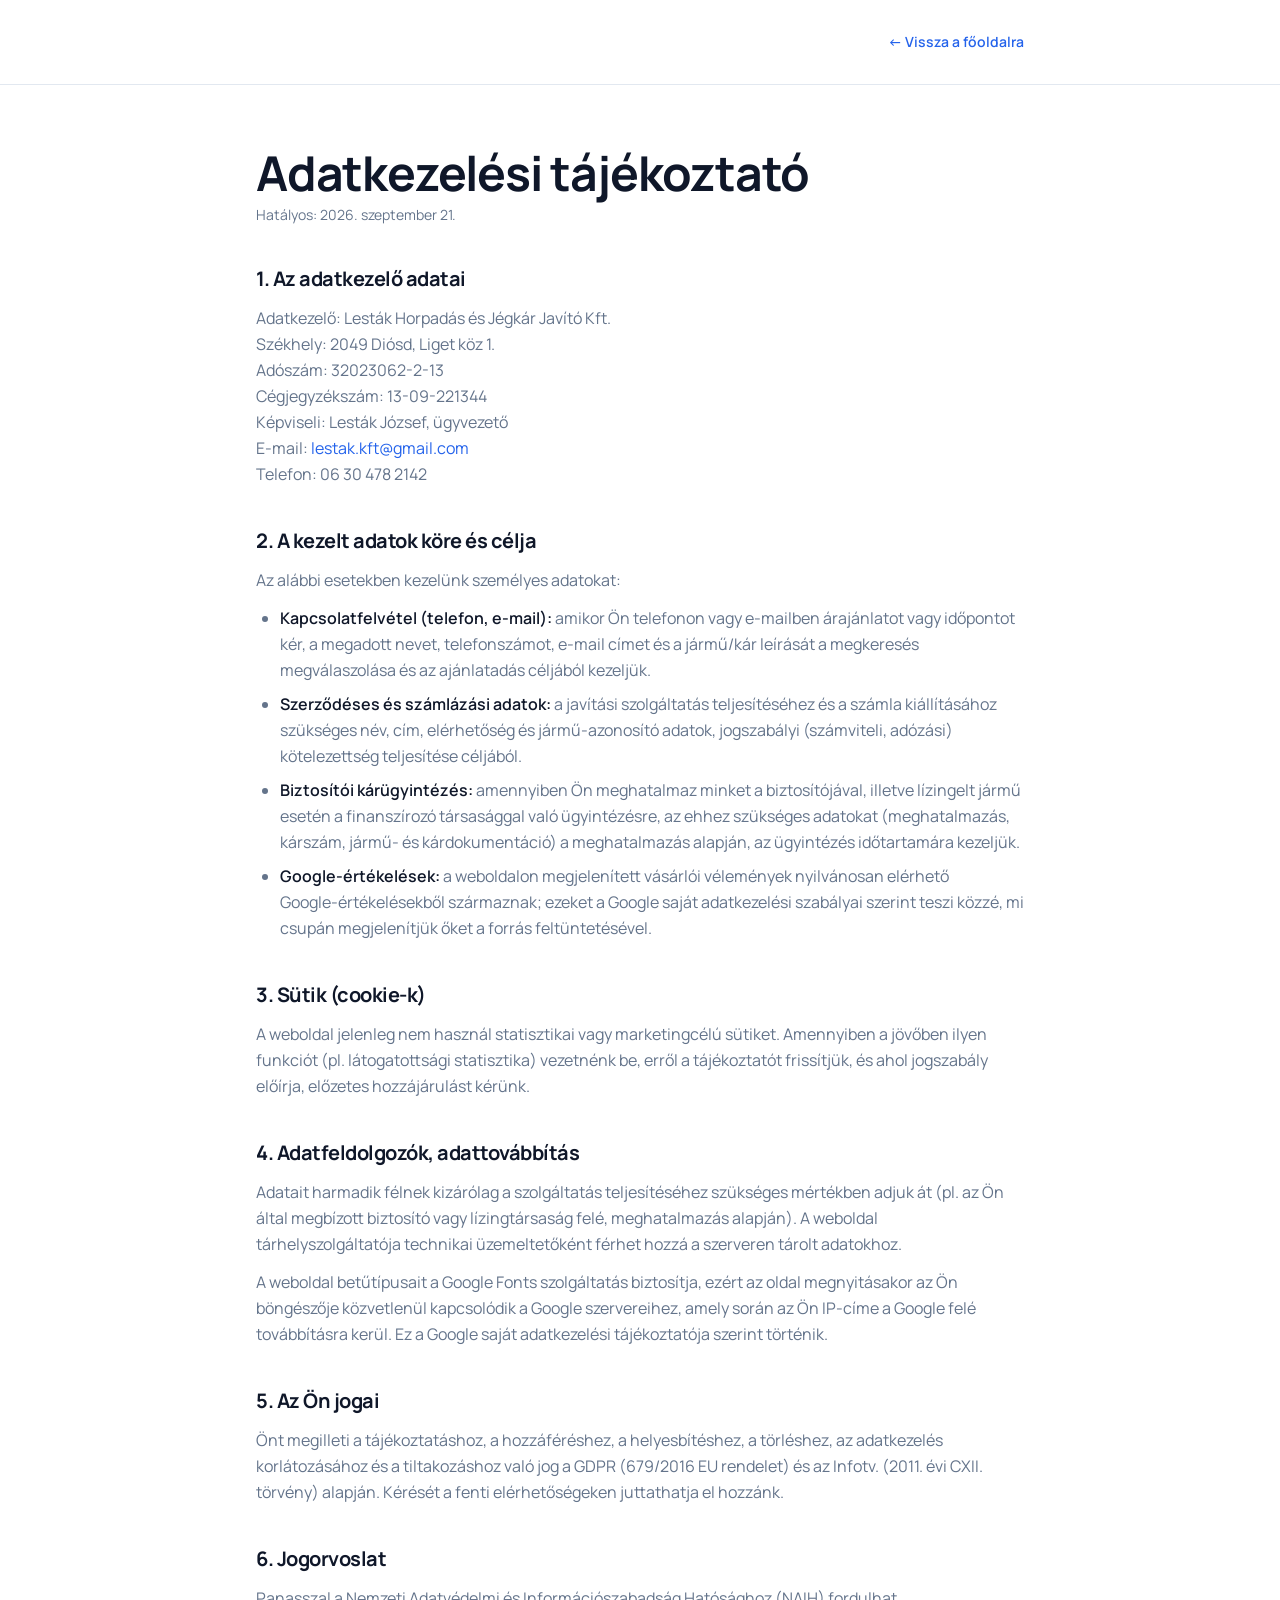
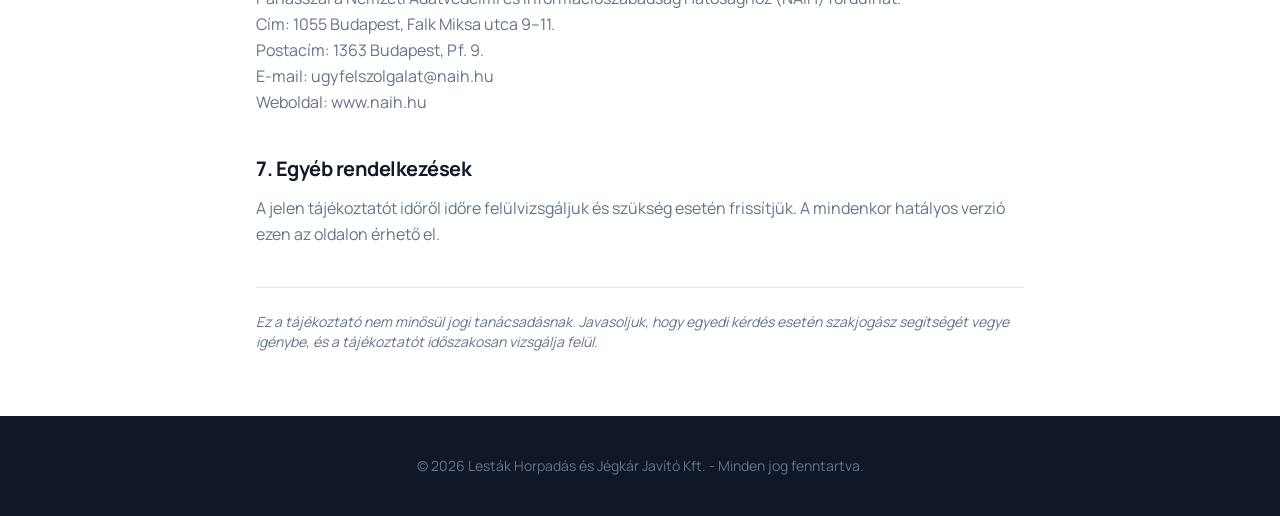
==== commit 8739d60b: "Add files via upload" ====
--- a/adatkezelesi-tajekoztato.html
+++ b/adatkezelesi-tajekoztato.html
@@ -4,7 +4,7 @@
   <meta charset="UTF-8" />
   <link rel="icon" type="image/svg+xml" href="/favicon.svg" />
   <meta name="viewport" content="width=device-width, initial-scale=1.0" />
-  <title>Adatkezelési tájékoztató | Lesták Horpadás és Jégkár Javító Kft.</title>
+  <title>Adatkezelési tájékoztató | Lesták PDR</title>
   <meta name="robots" content="noindex" />
   <link rel="preconnect" href="https://fonts.googleapis.com">
   <link rel="preconnect" href="https://fonts.gstatic.com" crossorigin>
@@ -15,19 +15,7 @@
 
   <header class="px-6 py-8 border-b border-border">
     <div class="max-w-3xl mx-auto flex items-center justify-between">
-      <a href="/" class="flex items-center gap-2">
-        <div class="bg-accent p-2 rounded-xl">
-          <svg viewBox="0 0 48 48" fill="none" class="w-6 h-6 text-white" xmlns="http://www.w3.org/2000/svg">
-            <path d="M5,32 L5,24 C5,22.3 6.3,21 8,21 L11,21 C12,17.5 14,14.5 17,12.5 C19.7,10.7 22.8,10 26,10.3 C31,10.8 35.3,14 37.7,18.5 L39,21 L41,21 C42.7,21 44,22.3 44,24 L44,30 C44,31.1 43.1,32 42,32 L40,32 C40,29.2 37.8,27 35,27 C32.2,27 30,29.2 30,32 L19,32 C19,29.2 16.8,27 14,27 C11.2,27 9,29.2 9,32 Z" fill="currentColor"/>
-            <circle cx="14" cy="32" r="4.2" fill="currentColor" fill-opacity="0.4"/><circle cx="14" cy="32" r="1.5" fill="currentColor"/>
-            <circle cx="35" cy="32" r="4.2" fill="currentColor" fill-opacity="0.4"/><circle cx="35" cy="32" r="1.5" fill="currentColor"/>
-            <circle cx="32" cy="18" r="4.3" fill="none" stroke="currentColor" stroke-width="1.3" stroke-opacity="0.6"/>
-            <circle cx="32" cy="18" r="2" fill="none" stroke="currentColor" stroke-width="1.1" stroke-opacity="0.8"/>
-            <circle cx="32" cy="18" r="0.6" fill="currentColor"/>
-          </svg>
-        </div>
-        <span class="text-lg font-bold font-heading tracking-tighter">LESTÁK<span class="text-accent">HORPADÁS</span></span>
-      </a>
+      <a href="/" class="brand-logo brand-logo--page" aria-label="Lesták PDR – főoldal"><svg xmlns="http://www.w3.org/2000/svg" viewBox="-1 -10.0 264.3 86.6" role="img" aria-label="Lesták PDR"><g fill="currentColor"><path transform="translate(0.00 32.56) scale(0.02 -0.02)" d="M160 0V1440H432V254H1052V0Z"/><path transform="translate(23.28 32.56) scale(0.02 -0.02)" d="M140 0V1440H1080V1186H412V878H960V624H412V254H1080V0Z"/><path transform="translate(48.71 32.56) scale(0.02 -0.02)" d="M684 -30Q524 -30 395.5 26.5Q267 83 184.5 188.5Q102 294 80 440L364 482Q394 358 488.0 291.0Q582 224 702 224Q769 224 832.0 245.0Q895 266 935.5 307.0Q976 348 976 408Q976 430 969.5 450.5Q963 471 948.0 489.0Q933 507 905.5 523.0Q878 539 836 552L462 662Q420 674 364.5 696.0Q309 718 257.0 759.0Q205 800 170.5 867.5Q136 935 136 1038Q136 1183 209.0 1279.0Q282 1375 404.0 1422.0Q526 1469 674 1468Q823 1466 940.0 1417.0Q1057 1368 1136.0 1274.5Q1215 1181 1250 1046L956 996Q940 1066 897.0 1114.0Q854 1162 794.5 1187.0Q735 1212 670 1214Q606 1216 549.5 1196.5Q493 1177 457.5 1140.0Q422 1103 422 1052Q422 1005 451.0 975.5Q480 946 524.0 928.0Q568 910 614 898L864 830Q920 815 988.0 790.5Q1056 766 1118.5 722.5Q1181 679 1221.5 608.0Q1262 537 1262 428Q1262 312 1213.5 225.5Q1165 139 1083.0 82.5Q1001 26 897.5 -2.0Q794 -30 684 -30Z"/><path transform="translate(77.70 32.56) scale(0.02 -0.02)" d="M474 0V1186H20V1440H1200V1186H746V0Z"/><path transform="translate(104.02 32.56) scale(0.02 -0.02)" d="M40 0 480 1440H886L1326 0H1046L953 300H411L320 0ZM875 554 680 1185 488 554ZM812 1590H610L776 1980H978Z"/><path transform="translate(133.54 32.56) scale(0.02 -0.02)" d="M140 0V1440H412V776L960 1440H1292L690 730L1330 0H986L412 656V0Z"/></g><g fill="currentColor" class="lg-b"><path transform="translate(174.59 32.56) scale(0.02 -0.02)" d="M140 0V1440H748Q769 1440 804.5 1438.5Q840 1437 868 1432Q997 1412 1079.5 1347.0Q1162 1282 1201.0 1183.5Q1240 1085 1240 964Q1240 843 1200.5 744.5Q1161 646 1078.5 581.0Q996 516 868 496Q840 492 804.0 490.0Q768 488 748 488H412V0ZM412 742H736Q757 742 782.0 744.0Q807 746 828 752Q883 767 913.0 802.5Q943 838 954.5 881.5Q966 925 966 964Q966 1003 954.5 1046.5Q943 1090 913.0 1125.5Q883 1161 828 1176Q807 1182 782.0 1184.0Q757 1186 736 1186H412Z"/><path transform="translate(202.66 32.56) scale(0.02 -0.02)" d="M140 0V1440H606Q623 1440 676.0 1439.0Q729 1438 778 1432Q952 1411 1073.0 1311.0Q1194 1211 1257.0 1057.0Q1320 903 1320 720Q1320 537 1257.0 383.0Q1194 229 1073.0 129.0Q952 29 778 8Q729 2 676.0 1.0Q623 0 606 0ZM416 256H606Q633 256 679.0 257.5Q725 259 762 266Q856 285 915.5 354.0Q975 423 1003.5 520.0Q1032 617 1032 720Q1032 828 1002.5 925.0Q973 1022 913.0 1089.0Q853 1156 762 1174Q725 1182 679.0 1183.0Q633 1184 606 1184H416Z"/><path transform="translate(233.38 32.56) scale(0.02 -0.02)" d="M140 0V1440H748Q769 1440 804.5 1438.5Q840 1437 868 1432Q997 1412 1079.5 1347.0Q1162 1282 1201.0 1183.5Q1240 1085 1240 964Q1240 783 1150 655Q1094 575 1000 533L1260 0H952L715 488H412V0ZM412 742H736Q757 742 782.0 744.0Q807 746 828 752Q883 767 913.0 802.5Q943 838 954.5 881.5Q966 925 966.0 964.0Q966 1003 954.5 1046.5Q943 1090 913.0 1125.5Q883 1161 828 1176Q807 1182 782.0 1184.0Q757 1186 736 1186H412Z"/></g><path d="M2 44.56 L260 44.56" fill="none" stroke="currentColor" stroke-width="3.00" stroke-linecap="round" stroke-linejoin="round"/><path d="M2 56.06 L94 56.18 L99.5 56.44 L102 56.66 L105 57.04 L106.5 57.29 L108.5 57.69 L110.5 58.17 L113.5 59.03 L116.5 60.02 L122 61.91 L124 62.5 L125.5 62.88 L127.5 63.27 L129 63.46 L130.5 63.55 L131.5 63.56 L133 63.49 L134.5 63.32 L136 63.06 L137.5 62.72 L140 62.01 L149 58.98 L150.5 58.53 L153 57.88 L155 57.45 L157.5 57.02 L159.5 56.75 L163 56.43 L166.5 56.24 L260 56.06" fill="none" stroke="currentColor" class="lg-b" stroke-width="3.00" stroke-linecap="round" stroke-linejoin="round"/><path d="M2 67.56 L260 67.56" fill="none" stroke="currentColor" stroke-width="3.00" stroke-linecap="round" stroke-linejoin="round"/></svg></a>
       <a href="/" class="text-sm font-semibold text-accent hover:underline">← Vissza a főoldalra</a>
     </div>
   </header>
--- a/assets/styles.css
+++ b/assets/styles.css
@@ -1,2 +1,2 @@
 /*! tailwindcss v4.3.3 | MIT License | https://tailwindcss.com */
-@layer properties{@supports (((-webkit-hyphens:none)) and (not (margin-trim:inline))) or ((-moz-orient:inline) and (not (color:rgb(from red r g b)))){*,:before,:after,::backdrop{--tw-translate-x:0;--tw-translate-y:0;--tw-translate-z:0;--tw-rotate-x:initial;--tw-rotate-y:initial;--tw-rotate-z:initial;--tw-skew-x:initial;--tw-skew-y:initial;--tw-space-y-reverse:0;--tw-border-style:solid;--tw-gradient-position:initial;--tw-gradient-from:#0000;--tw-gradient-via:#0000;--tw-gradient-to:#0000;--tw-gradient-stops:initial;--tw-gradient-via-stops:initial;--tw-gradient-from-position:0%;--tw-gradient-via-position:50%;--tw-gradient-to-position:100%;--tw-leading:initial;--tw-font-weight:initial;--tw-tracking:initial;--tw-shadow:0 0 #0000;--tw-shadow-color:initial;--tw-shadow-alpha:100%;--tw-inset-shadow:0 0 #0000;--tw-inset-shadow-color:initial;--tw-inset-shadow-alpha:100%;--tw-ring-color:initial;--tw-ring-shadow:0 0 #0000;--tw-inset-ring-color:initial;--tw-inset-ring-shadow:0 0 #0000;--tw-ring-inset:initial;--tw-ring-offset-width:0px;--tw-ring-offset-color:#fff;--tw-ring-offset-shadow:0 0 #0000;--tw-blur:initial;--tw-brightness:initial;--tw-contrast:initial;--tw-grayscale:initial;--tw-hue-rotate:initial;--tw-invert:initial;--tw-opacity:initial;--tw-saturate:initial;--tw-sepia:initial;--tw-drop-shadow:initial;--tw-drop-shadow-color:initial;--tw-drop-shadow-alpha:100%;--tw-drop-shadow-size:initial;--tw-backdrop-blur:initial;--tw-backdrop-brightness:initial;--tw-backdrop-contrast:initial;--tw-backdrop-grayscale:initial;--tw-backdrop-hue-rotate:initial;--tw-backdrop-invert:initial;--tw-backdrop-opacity:initial;--tw-backdrop-saturate:initial;--tw-backdrop-sepia:initial;--tw-duration:initial;--tw-ease:initial;--tw-scale-x:1;--tw-scale-y:1;--tw-scale-z:1}}}@layer theme{:root,:host{--font-sans:"Manrope", ui-sans-serif, system-ui, sans-serif;--font-mono:ui-monospace, SFMono-Regular, Menlo, Monaco, Consolas, "Liberation Mono", "Courier New", monospace;--color-yellow-400:oklch(85.2% .199 91.936);--color-green-500:oklch(72.3% .219 149.579);--color-green-600:oklch(62.7% .194 149.214);--color-black:#000;--color-white:#fff;--spacing:.25rem;--container-2xl:42rem;--container-3xl:48rem;--container-4xl:56rem;--container-6xl:72rem;--container-7xl:80rem;--text-xs:.75rem;--text-xs--line-height:calc(1 / .75);--text-sm:.875rem;--text-sm--line-height:calc(1.25 / .875);--text-base:1rem;--text-base--line-height:calc(1.5 / 1);--text-lg:1.125rem;--text-lg--line-height:calc(1.75 / 1.125);--text-xl:1.25rem;--text-xl--line-height:calc(1.75 / 1.25);--text-2xl:1.5rem;--text-2xl--line-height:calc(2 / 1.5);--text-3xl:1.875rem;--text-3xl--line-height:calc(2.25 / 1.875);--text-4xl:2.25rem;--text-4xl--line-height:calc(2.5 / 2.25);--text-5xl:3rem;--text-5xl--line-height:1;--text-7xl:4.5rem;--text-7xl--line-height:1;--font-weight-medium:500;--font-weight-semibold:600;--font-weight-bold:700;--font-weight-black:900;--tracking-tighter:-.05em;--tracking-tight:-.025em;--tracking-wider:.05em;--tracking-widest:.1em;--leading-relaxed:1.625;--radius-xl:.75rem;--radius-2xl:1rem;--radius-3xl:1.5rem;--ease-in-out:cubic-bezier(.4, 0, .2, 1);--blur-sm:8px;--blur-md:12px;--blur-xl:24px;--blur-2xl:40px;--aspect-video:16 / 9;--default-transition-duration:.15s;--default-transition-timing-function:cubic-bezier(.4, 0, .2, 1);--default-font-family:var(--font-sans);--default-mono-font-family:var(--font-mono);--color-border:hsl(var(--border));--color-background:hsl(var(--background));--color-foreground:hsl(var(--foreground));--color-primary:hsl(var(--primary));--color-primary-foreground:hsl(var(--primary-foreground));--color-secondary:hsl(var(--secondary));--color-muted:hsl(var(--muted));--color-muted-foreground:hsl(var(--muted-foreground));--color-accent:hsl(var(--accent));--font-heading:"Manrope", ui-sans-serif, system-ui, sans-serif}}@layer base{*,:after,:before,::backdrop{box-sizing:border-box;border:0 solid;margin:0;padding:0}::file-selector-button{box-sizing:border-box;border:0 solid;margin:0;padding:0}html,:host{-webkit-text-size-adjust:100%;tab-size:4;line-height:1.5;font-family:var(--default-font-family,-apple-system, BlinkMacSystemFont, "Segoe UI", Roboto, "Helvetica Neue", "Noto Sans", Arial, sans-serif, "Apple Color Emoji", "Segoe UI Emoji", "Segoe UI Symbol", "Noto Color Emoji");font-feature-settings:var(--default-font-feature-settings,normal);font-variation-settings:var(--default-font-variation-settings,normal);-webkit-tap-highlight-color:transparent}hr{height:0;color:inherit;border-top-width:1px}abbr:where([title]){-webkit-text-decoration:underline dotted;text-decoration:underline dotted}h1,h2,h3,h4,h5,h6{font-size:inherit;font-weight:inherit}a{color:inherit;-webkit-text-decoration:inherit;-webkit-text-decoration:inherit;-webkit-text-decoration:inherit;text-decoration:inherit}b,strong{font-weight:bolder}code,kbd,samp,pre{font-family:var(--default-mono-font-family,ui-monospace, SFMono-Regular, Menlo, Monaco, Consolas, "Liberation Mono", "Courier New", monospace);font-feature-settings:var(--default-mono-font-feature-settings,normal);font-variation-settings:var(--default-mono-font-variation-settings,normal);font-size:1em}small{font-size:80%}sub,sup{vertical-align:baseline;font-size:75%;line-height:0;position:relative}sub{bottom:-.25em}sup{top:-.5em}table{text-indent:0;border-color:inherit;border-collapse:collapse}:-moz-focusring:where(:not(iframe)){outline:auto}progress{vertical-align:baseline}summary{display:list-item}ol,ul,menu{list-style:none}img,svg,video,canvas,audio,iframe,embed,object{vertical-align:middle;display:block}img,video{max-width:100%;height:auto}button,input,select,optgroup,textarea{font:inherit;font-feature-settings:inherit;font-variation-settings:inherit;letter-spacing:inherit;color:inherit;opacity:1;background-color:#0000;border-radius:0}::file-selector-button{font:inherit;font-feature-settings:inherit;font-variation-settings:inherit;letter-spacing:inherit;color:inherit;opacity:1;background-color:#0000;border-radius:0}:where(select:is([multiple],[size])) optgroup{font-weight:bolder}:where(select:is([multiple],[size])) optgroup option{padding-inline-start:20px}::file-selector-button{margin-inline-end:4px}::placeholder{opacity:1}@supports (not ((-webkit-appearance:-apple-pay-button))) or (contain-intrinsic-size:1px){::placeholder{color:currentColor}@supports (color:color-mix(in lab, red, red)){::placeholder{color:color-mix(in oklab, currentcolor 50%, transparent)}}}textarea{resize:vertical}::-webkit-search-decoration{-webkit-appearance:none}::-webkit-date-and-time-value{min-height:1lh;text-align:inherit}::-webkit-datetime-edit{display:inline-flex}::-webkit-datetime-edit-fields-wrapper{padding:0}::-webkit-datetime-edit{padding-block:0}::-webkit-datetime-edit-year-field{padding-block:0}::-webkit-datetime-edit-month-field{padding-block:0}::-webkit-datetime-edit-day-field{padding-block:0}::-webkit-datetime-edit-hour-field{padding-block:0}::-webkit-datetime-edit-minute-field{padding-block:0}::-webkit-datetime-edit-second-field{padding-block:0}::-webkit-datetime-edit-millisecond-field{padding-block:0}::-webkit-datetime-edit-meridiem-field{padding-block:0}::-webkit-calendar-picker-indicator{line-height:1}:-moz-ui-invalid{box-shadow:none}button,input:where([type=button],[type=reset],[type=submit]){appearance:button}::file-selector-button{appearance:button}::-webkit-inner-spin-button{height:auto}::-webkit-outer-spin-button{height:auto}[hidden]:where(:not([hidden=until-found])){display:none!important}*{border-color:hsl(var(--border))}html{scroll-behavior:smooth;scroll-padding-top:90px}body{font-family:var(--font-sans);background-color:hsl(var(--background));color:hsl(var(--foreground))}h1,h2,h3,h4,h5,h6{font-family:var(--font-heading);letter-spacing:-.025em;font-weight:700}}@layer components{.btn{justify-content:center;align-items:center;gap:calc(var(--spacing) * 2);border-radius:var(--radius-xl);--tw-font-weight:var(--font-weight-bold);font-weight:var(--font-weight-bold);white-space:nowrap;transition-property:all;transition-timing-function:var(--tw-ease,var(--default-transition-timing-function));transition-duration:var(--tw-duration,var(--default-transition-duration));--tw-duration:.2s;transition-duration:.2s;display:inline-flex}.btn-lg{padding-inline:calc(var(--spacing) * 10);padding-block:calc(var(--spacing) * 7);font-size:var(--text-lg);line-height:var(--tw-leading,var(--text-lg--line-height))}.btn-md{padding-inline:calc(var(--spacing) * 8);padding-block:calc(var(--spacing) * 6);font-size:var(--text-base);line-height:var(--tw-leading,var(--text-base--line-height))}.btn-sm{height:calc(var(--spacing) * 10);padding-inline:calc(var(--spacing) * 6);font-size:var(--text-sm);line-height:var(--tw-leading,var(--text-sm--line-height))}.btn-primary{background-color:var(--color-accent);color:var(--color-white);--tw-shadow:0 10px 15px -3px var(--tw-shadow-color,#0000001a), 0 4px 6px -4px var(--tw-shadow-color,#0000001a);box-shadow:var(--tw-inset-shadow), var(--tw-inset-ring-shadow), var(--tw-ring-offset-shadow), var(--tw-ring-shadow), var(--tw-shadow);--tw-shadow-color:color-mix(in srgb, hsl(var(--accent)) 20%, transparent)}@supports (color:color-mix(in lab, red, red)){.btn-primary{--tw-shadow-color:color-mix(in oklab, color-mix(in oklab, var(--color-accent) 20%, transparent) var(--tw-shadow-alpha), transparent)}}@media (hover:hover){.btn-primary:hover{background-color:color-mix(in srgb, hsl(var(--accent)) 90%, transparent)}@supports (color:color-mix(in lab, red, red)){.btn-primary:hover{background-color:color-mix(in oklab, var(--color-accent) 90%, transparent)}}}.btn-outline{border-style:var(--tw-border-style);border-width:1px;border-color:color-mix(in srgb, hsl(var(--primary)) 20%, transparent)}@supports (color:color-mix(in lab, red, red)){.btn-outline{border-color:color-mix(in oklab, var(--color-primary) 20%, transparent)}}.btn-outline{color:var(--color-primary)}@media (hover:hover){.btn-outline:hover{background-color:color-mix(in srgb, hsl(var(--primary)) 5%, transparent)}@supports (color:color-mix(in lab, red, red)){.btn-outline:hover{background-color:color-mix(in oklab, var(--color-primary) 5%, transparent)}}}.btn-outline-accent{border-style:var(--tw-border-style);border-width:1px;border-color:var(--color-accent);color:var(--color-accent)}@media (hover:hover){.btn-outline-accent:hover{background-color:var(--color-accent);color:var(--color-white)}}.btn-ghost{border-style:var(--tw-border-style);border-width:1px;border-color:#fff3}@supports (color:color-mix(in lab, red, red)){.btn-ghost{border-color:color-mix(in oklab, var(--color-white) 20%, transparent)}}.btn-ghost{background-color:#ffffff0d}@supports (color:color-mix(in lab, red, red)){.btn-ghost{background-color:color-mix(in oklab, var(--color-white) 5%, transparent)}}.btn-ghost{color:var(--color-white);--tw-backdrop-blur:blur(var(--blur-sm));-webkit-backdrop-filter:var(--tw-backdrop-blur,) var(--tw-backdrop-brightness,) var(--tw-backdrop-contrast,) var(--tw-backdrop-grayscale,) var(--tw-backdrop-hue-rotate,) var(--tw-backdrop-invert,) var(--tw-backdrop-opacity,) var(--tw-backdrop-saturate,) var(--tw-backdrop-sepia,);backdrop-filter:var(--tw-backdrop-blur,) var(--tw-backdrop-brightness,) var(--tw-backdrop-contrast,) var(--tw-backdrop-grayscale,) var(--tw-backdrop-hue-rotate,) var(--tw-backdrop-invert,) var(--tw-backdrop-opacity,) var(--tw-backdrop-saturate,) var(--tw-backdrop-sepia,)}@media (hover:hover){.btn-ghost:hover{background-color:#ffffff1a}@supports (color:color-mix(in lab, red, red)){.btn-ghost:hover{background-color:color-mix(in oklab, var(--color-white) 10%, transparent)}}}}@layer utilities{.absolute{position:absolute}.fixed{position:fixed}.relative{position:relative}.inset-0{inset:0}.top-0{top:0}.top-4{top:calc(var(--spacing) * 4)}.top-6{top:calc(var(--spacing) * 6)}.top-\[72px\]{top:72px}.right-0{right:0}.right-6{right:calc(var(--spacing) * 6)}.bottom-6{bottom:calc(var(--spacing) * 6)}.left-0{left:0}.left-4{left:calc(var(--spacing) * 4)}.left-6{left:calc(var(--spacing) * 6)}.z-0{z-index:0}.z-10{z-index:10}.z-40{z-index:40}.z-50{z-index:50}.order-1{order:1}.order-2{order:2}.mx-auto{margin-inline:auto}.mt-1{margin-top:var(--spacing)}.mt-8{margin-top:calc(var(--spacing) * 8)}.mt-12{margin-top:calc(var(--spacing) * 12)}.mt-auto{margin-top:auto}.mr-2{margin-right:calc(var(--spacing) * 2)}.mb-1{margin-bottom:var(--spacing)}.mb-2{margin-bottom:calc(var(--spacing) * 2)}.mb-4{margin-bottom:calc(var(--spacing) * 4)}.mb-6{margin-bottom:calc(var(--spacing) * 6)}.mb-8{margin-bottom:calc(var(--spacing) * 8)}.mb-10{margin-bottom:calc(var(--spacing) * 10)}.mb-12{margin-bottom:calc(var(--spacing) * 12)}.mb-14{margin-bottom:calc(var(--spacing) * 14)}.mb-16{margin-bottom:calc(var(--spacing) * 16)}.ml-2{margin-left:calc(var(--spacing) * 2)}.block{display:block}.flex{display:flex}.grid{display:grid}.hidden{display:none}.inline-block{display:inline-block}.inline-flex{display:inline-flex}.aspect-\[4\/3\]{aspect-ratio:4/3}.aspect-\[4\/5\]{aspect-ratio:4/5}.aspect-square{aspect-ratio:1}.aspect-video{aspect-ratio:var(--aspect-video)}.h-4{height:calc(var(--spacing) * 4)}.h-5{height:calc(var(--spacing) * 5)}.h-6{height:calc(var(--spacing) * 6)}.h-8{height:calc(var(--spacing) * 8)}.h-10{height:calc(var(--spacing) * 10)}.h-14{height:calc(var(--spacing) * 14)}.h-48{height:calc(var(--spacing) * 48)}.h-auto{height:auto}.h-fit{height:fit-content}.h-full{height:100%}.h-screen{height:100vh}.min-h-screen{min-height:100vh}.w-4{width:calc(var(--spacing) * 4)}.w-5{width:calc(var(--spacing) * 5)}.w-6{width:calc(var(--spacing) * 6)}.w-8{width:calc(var(--spacing) * 8)}.w-10{width:calc(var(--spacing) * 10)}.w-14{width:calc(var(--spacing) * 14)}.w-full{width:100%}.max-w-2xl{max-width:var(--container-2xl)}.max-w-3xl{max-width:var(--container-3xl)}.max-w-4xl{max-width:var(--container-4xl)}.max-w-6xl{max-width:var(--container-6xl)}.max-w-7xl{max-width:var(--container-7xl)}.shrink-0{flex-shrink:0}.translate-x-0{--tw-translate-x:0px;translate:var(--tw-translate-x) var(--tw-translate-y)}.translate-x-full{--tw-translate-x:100%;translate:var(--tw-translate-x) var(--tw-translate-y)}.transform{transform:var(--tw-rotate-x,) var(--tw-rotate-y,) var(--tw-rotate-z,) var(--tw-skew-x,) var(--tw-skew-y,)}.cursor-pointer{cursor:pointer}.cursor-zoom-in{cursor:zoom-in}.list-disc{list-style-type:disc}.grid-cols-1{grid-template-columns:repeat(1,minmax(0,1fr))}.grid-cols-2{grid-template-columns:repeat(2,minmax(0,1fr))}.flex-col{flex-direction:column}.flex-wrap{flex-wrap:wrap}.items-center{align-items:center}.items-end{align-items:flex-end}.items-start{align-items:flex-start}.justify-between{justify-content:space-between}.justify-center{justify-content:center}.gap-0\.5{gap:calc(var(--spacing) * .5)}.gap-1{gap:var(--spacing)}.gap-2{gap:calc(var(--spacing) * 2)}.gap-3{gap:calc(var(--spacing) * 3)}.gap-4{gap:calc(var(--spacing) * 4)}.gap-6{gap:calc(var(--spacing) * 6)}.gap-8{gap:calc(var(--spacing) * 8)}.gap-12{gap:calc(var(--spacing) * 12)}.gap-16{gap:calc(var(--spacing) * 16)}:where(.space-y-2>:not(:last-child)){--tw-space-y-reverse:0;margin-block-start:calc(calc(var(--spacing) * 2) * var(--tw-space-y-reverse));margin-block-end:calc(calc(var(--spacing) * 2) * calc(1 - var(--tw-space-y-reverse)))}:where(.space-y-3>:not(:last-child)){--tw-space-y-reverse:0;margin-block-start:calc(calc(var(--spacing) * 3) * var(--tw-space-y-reverse));margin-block-end:calc(calc(var(--spacing) * 3) * calc(1 - var(--tw-space-y-reverse)))}:where(.space-y-4>:not(:last-child)){--tw-space-y-reverse:0;margin-block-start:calc(calc(var(--spacing) * 4) * var(--tw-space-y-reverse));margin-block-end:calc(calc(var(--spacing) * 4) * calc(1 - var(--tw-space-y-reverse)))}:where(.space-y-6>:not(:last-child)){--tw-space-y-reverse:0;margin-block-start:calc(calc(var(--spacing) * 6) * var(--tw-space-y-reverse));margin-block-end:calc(calc(var(--spacing) * 6) * calc(1 - var(--tw-space-y-reverse)))}:where(.space-y-8>:not(:last-child)){--tw-space-y-reverse:0;margin-block-start:calc(calc(var(--spacing) * 8) * var(--tw-space-y-reverse));margin-block-end:calc(calc(var(--spacing) * 8) * calc(1 - var(--tw-space-y-reverse)))}:where(.space-y-10>:not(:last-child)){--tw-space-y-reverse:0;margin-block-start:calc(calc(var(--spacing) * 10) * var(--tw-space-y-reverse));margin-block-end:calc(calc(var(--spacing) * 10) * calc(1 - var(--tw-space-y-reverse)))}.overflow-hidden{overflow:hidden}.overflow-y-auto{overflow-y:auto}.rounded{border-radius:.25rem}.rounded-2xl{border-radius:var(--radius-2xl)}.rounded-3xl{border-radius:var(--radius-3xl)}.rounded-full{border-radius:3.40282e38px}.rounded-xl{border-radius:var(--radius-xl)}.border{border-style:var(--tw-border-style);border-width:1px}.border-t{border-top-style:var(--tw-border-style);border-top-width:1px}.border-b{border-bottom-style:var(--tw-border-style);border-bottom-width:1px}.border-l{border-left-style:var(--tw-border-style);border-left-width:1px}.border-none{--tw-border-style:none;border-style:none}.border-accent{border-color:var(--color-accent)}.border-accent\/10{border-color:color-mix(in srgb, hsl(var(--accent)) 10%, transparent)}@supports (color:color-mix(in lab, red, red)){.border-accent\/10{border-color:color-mix(in oklab, var(--color-accent) 10%, transparent)}}.border-border{border-color:var(--color-border)}.border-border\/50{border-color:color-mix(in srgb, hsl(var(--border)) 50%, transparent)}@supports (color:color-mix(in lab, red, red)){.border-border\/50{border-color:color-mix(in oklab, var(--color-border) 50%, transparent)}}.border-green-500\/20{border-color:#00c75833}@supports (color:color-mix(in lab, red, red)){.border-green-500\/20{border-color:color-mix(in oklab, var(--color-green-500) 20%, transparent)}}.border-primary\/20{border-color:color-mix(in srgb, hsl(var(--primary)) 20%, transparent)}@supports (color:color-mix(in lab, red, red)){.border-primary\/20{border-color:color-mix(in oklab, var(--color-primary) 20%, transparent)}}.border-white\/10{border-color:#ffffff1a}@supports (color:color-mix(in lab, red, red)){.border-white\/10{border-color:color-mix(in oklab, var(--color-white) 10%, transparent)}}.border-white\/20{border-color:#fff3}@supports (color:color-mix(in lab, red, red)){.border-white\/20{border-color:color-mix(in oklab, var(--color-white) 20%, transparent)}}.bg-accent{background-color:var(--color-accent)}.bg-accent\/5{background-color:color-mix(in srgb, hsl(var(--accent)) 5%, transparent)}@supports (color:color-mix(in lab, red, red)){.bg-accent\/5{background-color:color-mix(in oklab, var(--color-accent) 5%, transparent)}}.bg-accent\/10{background-color:color-mix(in srgb, hsl(var(--accent)) 10%, transparent)}@supports (color:color-mix(in lab, red, red)){.bg-accent\/10{background-color:color-mix(in oklab, var(--color-accent) 10%, transparent)}}.bg-accent\/20{background-color:color-mix(in srgb, hsl(var(--accent)) 20%, transparent)}@supports (color:color-mix(in lab, red, red)){.bg-accent\/20{background-color:color-mix(in oklab, var(--color-accent) 20%, transparent)}}.bg-background{background-color:var(--color-background)}.bg-background\/80{background-color:color-mix(in srgb, hsl(var(--background)) 80%, transparent)}@supports (color:color-mix(in lab, red, red)){.bg-background\/80{background-color:color-mix(in oklab, var(--color-background) 80%, transparent)}}.bg-background\/98{background-color:color-mix(in srgb, hsl(var(--background)) 98%, transparent)}@supports (color:color-mix(in lab, red, red)){.bg-background\/98{background-color:color-mix(in oklab, var(--color-background) 98%, transparent)}}.bg-black\/70{background-color:#000000b3}@supports (color:color-mix(in lab, red, red)){.bg-black\/70{background-color:color-mix(in oklab, var(--color-black) 70%, transparent)}}.bg-green-500\/10{background-color:#00c7581a}@supports (color:color-mix(in lab, red, red)){.bg-green-500\/10{background-color:color-mix(in oklab, var(--color-green-500) 10%, transparent)}}.bg-muted{background-color:var(--color-muted)}.bg-primary{background-color:var(--color-primary)}.bg-primary\/40{background-color:color-mix(in srgb, hsl(var(--primary)) 40%, transparent)}@supports (color:color-mix(in lab, red, red)){.bg-primary\/40{background-color:color-mix(in oklab, var(--color-primary) 40%, transparent)}}.bg-secondary{background-color:var(--color-secondary)}.bg-transparent{background-color:#0000}.bg-white{background-color:var(--color-white)}.bg-white\/5{background-color:#ffffff0d}@supports (color:color-mix(in lab, red, red)){.bg-white\/5{background-color:color-mix(in oklab, var(--color-white) 5%, transparent)}}.bg-white\/10{background-color:#ffffff1a}@supports (color:color-mix(in lab, red, red)){.bg-white\/10{background-color:color-mix(in oklab, var(--color-white) 10%, transparent)}}.bg-white\/90{background-color:#ffffffe6}@supports (color:color-mix(in lab, red, red)){.bg-white\/90{background-color:color-mix(in oklab, var(--color-white) 90%, transparent)}}.bg-gradient-to-r{--tw-gradient-position:to right in oklab;background-image:linear-gradient(var(--tw-gradient-stops))}.bg-gradient-to-t{--tw-gradient-position:to top in oklab;background-image:linear-gradient(var(--tw-gradient-stops))}.from-background{--tw-gradient-from:var(--color-background);--tw-gradient-stops:var(--tw-gradient-via-stops,var(--tw-gradient-position), var(--tw-gradient-from) var(--tw-gradient-from-position), var(--tw-gradient-to) var(--tw-gradient-to-position))}.from-primary\/90{--tw-gradient-from:color-mix(in srgb, hsl(var(--primary)) 90%, transparent)}@supports (color:color-mix(in lab, red, red)){.from-primary\/90{--tw-gradient-from:color-mix(in oklab, var(--color-primary) 90%, transparent)}}.from-primary\/90{--tw-gradient-stops:var(--tw-gradient-via-stops,var(--tw-gradient-position), var(--tw-gradient-from) var(--tw-gradient-from-position), var(--tw-gradient-to) var(--tw-gradient-to-position))}.via-background\/60{--tw-gradient-via:color-mix(in srgb, hsl(var(--background)) 60%, transparent)}@supports (color:color-mix(in lab, red, red)){.via-background\/60{--tw-gradient-via:color-mix(in oklab, var(--color-background) 60%, transparent)}}.via-background\/60{--tw-gradient-via-stops:var(--tw-gradient-position), var(--tw-gradient-from) var(--tw-gradient-from-position), var(--tw-gradient-via) var(--tw-gradient-via-position), var(--tw-gradient-to) var(--tw-gradient-to-position);--tw-gradient-stops:var(--tw-gradient-via-stops)}.via-primary\/40{--tw-gradient-via:color-mix(in srgb, hsl(var(--primary)) 40%, transparent)}@supports (color:color-mix(in lab, red, red)){.via-primary\/40{--tw-gradient-via:color-mix(in oklab, var(--color-primary) 40%, transparent)}}.via-primary\/40{--tw-gradient-via-stops:var(--tw-gradient-position), var(--tw-gradient-from) var(--tw-gradient-from-position), var(--tw-gradient-via) var(--tw-gradient-via-position), var(--tw-gradient-to) var(--tw-gradient-to-position);--tw-gradient-stops:var(--tw-gradient-via-stops)}.to-transparent{--tw-gradient-to:transparent;--tw-gradient-stops:var(--tw-gradient-via-stops,var(--tw-gradient-position), var(--tw-gradient-from) var(--tw-gradient-from-position), var(--tw-gradient-to) var(--tw-gradient-to-position))}.object-contain{object-fit:contain}.object-cover{object-fit:cover}.p-0{padding:0}.p-2{padding:calc(var(--spacing) * 2)}.p-2\.5{padding:calc(var(--spacing) * 2.5)}.p-3{padding:calc(var(--spacing) * 3)}.p-4{padding:calc(var(--spacing) * 4)}.p-6{padding:calc(var(--spacing) * 6)}.p-8{padding:calc(var(--spacing) * 8)}.px-4{padding-inline:calc(var(--spacing) * 4)}.px-5{padding-inline:calc(var(--spacing) * 5)}.px-6{padding-inline:calc(var(--spacing) * 6)}.px-8{padding-inline:calc(var(--spacing) * 8)}.px-10{padding-inline:calc(var(--spacing) * 10)}.py-1{padding-block:var(--spacing)}.py-1\.5{padding-block:calc(var(--spacing) * 1.5)}.py-2{padding-block:calc(var(--spacing) * 2)}.py-3{padding-block:calc(var(--spacing) * 3)}.py-4{padding-block:calc(var(--spacing) * 4)}.py-6{padding-block:calc(var(--spacing) * 6)}.py-7{padding-block:calc(var(--spacing) * 7)}.py-8{padding-block:calc(var(--spacing) * 8)}.py-10{padding-block:calc(var(--spacing) * 10)}.py-16{padding-block:calc(var(--spacing) * 16)}.py-24{padding-block:calc(var(--spacing) * 24)}.pt-0{padding-top:0}.pt-6{padding-top:calc(var(--spacing) * 6)}.pt-8{padding-top:calc(var(--spacing) * 8)}.pt-20{padding-top:calc(var(--spacing) * 20)}.pb-4{padding-bottom:calc(var(--spacing) * 4)}.pb-8{padding-bottom:calc(var(--spacing) * 8)}.pb-10{padding-bottom:calc(var(--spacing) * 10)}.pl-6{padding-left:calc(var(--spacing) * 6)}.pl-8{padding-left:calc(var(--spacing) * 8)}.text-center{text-align:center}.text-left{text-align:left}.font-heading{font-family:var(--font-heading)}.text-2xl{font-size:var(--text-2xl);line-height:var(--tw-leading,var(--text-2xl--line-height))}.text-3xl{font-size:var(--text-3xl);line-height:var(--tw-leading,var(--text-3xl--line-height))}.text-4xl{font-size:var(--text-4xl);line-height:var(--tw-leading,var(--text-4xl--line-height))}.text-5xl{font-size:var(--text-5xl);line-height:var(--tw-leading,var(--text-5xl--line-height))}.text-lg{font-size:var(--text-lg);line-height:var(--tw-leading,var(--text-lg--line-height))}.text-sm{font-size:var(--text-sm);line-height:var(--tw-leading,var(--text-sm--line-height))}.text-xl{font-size:var(--text-xl);line-height:var(--tw-leading,var(--text-xl--line-height))}.text-xs{font-size:var(--text-xs);line-height:var(--tw-leading,var(--text-xs--line-height))}.text-\[10px\]{font-size:10px}.leading-\[1\.1\]{--tw-leading:1.1;line-height:1.1}.leading-\[1\.2\]{--tw-leading:1.2;line-height:1.2}.leading-relaxed{--tw-leading:var(--leading-relaxed);line-height:var(--leading-relaxed)}.font-black{--tw-font-weight:var(--font-weight-black);font-weight:var(--font-weight-black)}.font-bold{--tw-font-weight:var(--font-weight-bold);font-weight:var(--font-weight-bold)}.font-medium{--tw-font-weight:var(--font-weight-medium);font-weight:var(--font-weight-medium)}.font-semibold{--tw-font-weight:var(--font-weight-semibold);font-weight:var(--font-weight-semibold)}.tracking-tight{--tw-tracking:var(--tracking-tight);letter-spacing:var(--tracking-tight)}.tracking-tighter{--tw-tracking:var(--tracking-tighter);letter-spacing:var(--tracking-tighter)}.tracking-wider{--tw-tracking:var(--tracking-wider);letter-spacing:var(--tracking-wider)}.tracking-widest{--tw-tracking:var(--tracking-widest);letter-spacing:var(--tracking-widest)}.text-accent{color:var(--color-accent)}.text-foreground{color:var(--color-foreground)}.text-green-600{color:var(--color-green-600)}.text-muted-foreground{color:var(--color-muted-foreground)}.text-primary{color:var(--color-primary)}.text-primary-foreground{color:var(--color-primary-foreground)}.text-white{color:var(--color-white)}.text-white\/40{color:#fff6}@supports (color:color-mix(in lab, red, red)){.text-white\/40{color:color-mix(in oklab, var(--color-white) 40%, transparent)}}.text-white\/60{color:#fff9}@supports (color:color-mix(in lab, red, red)){.text-white\/60{color:color-mix(in oklab, var(--color-white) 60%, transparent)}}.text-yellow-400{color:var(--color-yellow-400)}.uppercase{text-transform:uppercase}.italic{font-style:italic}.opacity-0{opacity:0}.opacity-80{opacity:.8}.shadow{--tw-shadow:0 1px 3px 0 var(--tw-shadow-color,#0000001a), 0 1px 2px -1px var(--tw-shadow-color,#0000001a);box-shadow:var(--tw-inset-shadow), var(--tw-inset-ring-shadow), var(--tw-ring-offset-shadow), var(--tw-ring-shadow), var(--tw-shadow)}.shadow-2xl{--tw-shadow:0 25px 50px -12px var(--tw-shadow-color,#00000040);box-shadow:var(--tw-inset-shadow), var(--tw-inset-ring-shadow), var(--tw-ring-offset-shadow), var(--tw-ring-shadow), var(--tw-shadow)}.shadow-lg{--tw-shadow:0 10px 15px -3px var(--tw-shadow-color,#0000001a), 0 4px 6px -4px var(--tw-shadow-color,#0000001a);box-shadow:var(--tw-inset-shadow), var(--tw-inset-ring-shadow), var(--tw-ring-offset-shadow), var(--tw-ring-shadow), var(--tw-shadow)}.shadow-md{--tw-shadow:0 4px 6px -1px var(--tw-shadow-color,#0000001a), 0 2px 4px -2px var(--tw-shadow-color,#0000001a);box-shadow:var(--tw-inset-shadow), var(--tw-inset-ring-shadow), var(--tw-ring-offset-shadow), var(--tw-ring-shadow), var(--tw-shadow)}.shadow-sm{--tw-shadow:0 1px 3px 0 var(--tw-shadow-color,#0000001a), 0 1px 2px -1px var(--tw-shadow-color,#0000001a);box-shadow:var(--tw-inset-shadow), var(--tw-inset-ring-shadow), var(--tw-ring-offset-shadow), var(--tw-ring-shadow), var(--tw-shadow)}.shadow-xl{--tw-shadow:0 20px 25px -5px var(--tw-shadow-color,#0000001a), 0 8px 10px -6px var(--tw-shadow-color,#0000001a);box-shadow:var(--tw-inset-shadow), var(--tw-inset-ring-shadow), var(--tw-ring-offset-shadow), var(--tw-ring-shadow), var(--tw-shadow)}.shadow-accent\/20{--tw-shadow-color:color-mix(in srgb, hsl(var(--accent)) 20%, transparent)}@supports (color:color-mix(in lab, red, red)){.shadow-accent\/20{--tw-shadow-color:color-mix(in oklab, color-mix(in oklab, var(--color-accent) 20%, transparent) var(--tw-shadow-alpha), transparent)}}.shadow-accent\/40{--tw-shadow-color:color-mix(in srgb, hsl(var(--accent)) 40%, transparent)}@supports (color:color-mix(in lab, red, red)){.shadow-accent\/40{--tw-shadow-color:color-mix(in oklab, color-mix(in oklab, var(--color-accent) 40%, transparent) var(--tw-shadow-alpha), transparent)}}.brightness-\[0\.5\]{--tw-brightness:brightness(.5);filter:var(--tw-blur,) var(--tw-brightness,) var(--tw-contrast,) var(--tw-grayscale,) var(--tw-hue-rotate,) var(--tw-invert,) var(--tw-saturate,) var(--tw-sepia,) var(--tw-drop-shadow,)}.backdrop-blur-2xl{--tw-backdrop-blur:blur(var(--blur-2xl));-webkit-backdrop-filter:var(--tw-backdrop-blur,) var(--tw-backdrop-brightness,) var(--tw-backdrop-contrast,) var(--tw-backdrop-grayscale,) var(--tw-backdrop-hue-rotate,) var(--tw-backdrop-invert,) var(--tw-backdrop-opacity,) var(--tw-backdrop-saturate,) var(--tw-backdrop-sepia,);backdrop-filter:var(--tw-backdrop-blur,) var(--tw-backdrop-brightness,) var(--tw-backdrop-contrast,) var(--tw-backdrop-grayscale,) var(--tw-backdrop-hue-rotate,) var(--tw-backdrop-invert,) var(--tw-backdrop-opacity,) var(--tw-backdrop-saturate,) var(--tw-backdrop-sepia,)}.backdrop-blur-md{--tw-backdrop-blur:blur(var(--blur-md));-webkit-backdrop-filter:var(--tw-backdrop-blur,) var(--tw-backdrop-brightness,) var(--tw-backdrop-contrast,) var(--tw-backdrop-grayscale,) var(--tw-backdrop-hue-rotate,) var(--tw-backdrop-invert,) var(--tw-backdrop-opacity,) var(--tw-backdrop-saturate,) var(--tw-backdrop-sepia,);backdrop-filter:var(--tw-backdrop-blur,) var(--tw-backdrop-brightness,) var(--tw-backdrop-contrast,) var(--tw-backdrop-grayscale,) var(--tw-backdrop-hue-rotate,) var(--tw-backdrop-invert,) var(--tw-backdrop-opacity,) var(--tw-backdrop-saturate,) var(--tw-backdrop-sepia,)}.backdrop-blur-sm{--tw-backdrop-blur:blur(var(--blur-sm));-webkit-backdrop-filter:var(--tw-backdrop-blur,) var(--tw-backdrop-brightness,) var(--tw-backdrop-contrast,) var(--tw-backdrop-grayscale,) var(--tw-backdrop-hue-rotate,) var(--tw-backdrop-invert,) var(--tw-backdrop-opacity,) var(--tw-backdrop-saturate,) var(--tw-backdrop-sepia,);backdrop-filter:var(--tw-backdrop-blur,) var(--tw-backdrop-brightness,) var(--tw-backdrop-contrast,) var(--tw-backdrop-grayscale,) var(--tw-backdrop-hue-rotate,) var(--tw-backdrop-invert,) var(--tw-backdrop-opacity,) var(--tw-backdrop-saturate,) var(--tw-backdrop-sepia,)}.backdrop-blur-xl{--tw-backdrop-blur:blur(var(--blur-xl));-webkit-backdrop-filter:var(--tw-backdrop-blur,) var(--tw-backdrop-brightness,) var(--tw-backdrop-contrast,) var(--tw-backdrop-grayscale,) var(--tw-backdrop-hue-rotate,) var(--tw-backdrop-invert,) var(--tw-backdrop-opacity,) var(--tw-backdrop-saturate,) var(--tw-backdrop-sepia,);backdrop-filter:var(--tw-backdrop-blur,) var(--tw-backdrop-brightness,) var(--tw-backdrop-contrast,) var(--tw-backdrop-grayscale,) var(--tw-backdrop-hue-rotate,) var(--tw-backdrop-invert,) var(--tw-backdrop-opacity,) var(--tw-backdrop-saturate,) var(--tw-backdrop-sepia,)}.transition-all{transition-property:all;transition-timing-function:var(--tw-ease,var(--default-transition-timing-function));transition-duration:var(--tw-duration,var(--default-transition-duration))}.transition-colors{transition-property:color,background-color,border-color,outline-color,text-decoration-color,fill,stroke,--tw-gradient-from,--tw-gradient-via,--tw-gradient-to;transition-timing-function:var(--tw-ease,var(--default-transition-timing-function));transition-duration:var(--tw-duration,var(--default-transition-duration))}.transition-opacity{transition-property:opacity;transition-timing-function:var(--tw-ease,var(--default-transition-timing-function));transition-duration:var(--tw-duration,var(--default-transition-duration))}.transition-transform{transition-property:transform,translate,scale,rotate;transition-timing-function:var(--tw-ease,var(--default-transition-timing-function));transition-duration:var(--tw-duration,var(--default-transition-duration))}.duration-300{--tw-duration:.3s;transition-duration:.3s}.duration-500{--tw-duration:.5s;transition-duration:.5s}.duration-700{--tw-duration:.7s;transition-duration:.7s}.ease-in-out{--tw-ease:var(--ease-in-out);transition-timing-function:var(--ease-in-out)}@media (hover:hover){.group-hover\:scale-110:is(:where(.group):hover *){--tw-scale-x:110%;--tw-scale-y:110%;--tw-scale-z:110%;scale:var(--tw-scale-x) var(--tw-scale-y)}.group-hover\:bg-accent:is(:where(.group):hover *){background-color:var(--color-accent)}.group-hover\:bg-primary\/20:is(:where(.group):hover *){background-color:color-mix(in srgb, hsl(var(--primary)) 20%, transparent)}@supports (color:color-mix(in lab, red, red)){.group-hover\:bg-primary\/20:is(:where(.group):hover *){background-color:color-mix(in oklab, var(--color-primary) 20%, transparent)}}.group-hover\:text-white:is(:where(.group):hover *){color:var(--color-white)}.group-hover\:opacity-90:is(:where(.group):hover *){opacity:.9}.group-hover\/zoom\:opacity-100:is(:where(.group\/zoom):hover *){opacity:1}.hover\:bg-accent:hover{background-color:var(--color-accent)}.hover\:bg-accent\/10:hover{background-color:color-mix(in srgb, hsl(var(--accent)) 10%, transparent)}@supports (color:color-mix(in lab, red, red)){.hover\:bg-accent\/10:hover{background-color:color-mix(in oklab, var(--color-accent) 10%, transparent)}}.hover\:bg-accent\/90:hover{background-color:color-mix(in srgb, hsl(var(--accent)) 90%, transparent)}@supports (color:color-mix(in lab, red, red)){.hover\:bg-accent\/90:hover{background-color:color-mix(in oklab, var(--color-accent) 90%, transparent)}}.hover\:bg-secondary:hover{background-color:var(--color-secondary)}.hover\:bg-secondary\/80:hover{background-color:color-mix(in srgb, hsl(var(--secondary)) 80%, transparent)}@supports (color:color-mix(in lab, red, red)){.hover\:bg-secondary\/80:hover{background-color:color-mix(in oklab, var(--color-secondary) 80%, transparent)}}.hover\:bg-white\/10:hover{background-color:#ffffff1a}@supports (color:color-mix(in lab, red, red)){.hover\:bg-white\/10:hover{background-color:color-mix(in oklab, var(--color-white) 10%, transparent)}}.hover\:text-accent:hover{color:var(--color-accent)}.hover\:text-white:hover{color:var(--color-white)}.hover\:no-underline:hover{text-decoration-line:none}.hover\:underline:hover{text-decoration-line:underline}.hover\:shadow-2xl:hover{--tw-shadow:0 25px 50px -12px var(--tw-shadow-color,#00000040);box-shadow:var(--tw-inset-shadow), var(--tw-inset-ring-shadow), var(--tw-ring-offset-shadow), var(--tw-ring-shadow), var(--tw-shadow)}.hover\:shadow-xl:hover{--tw-shadow:0 20px 25px -5px var(--tw-shadow-color,#0000001a), 0 8px 10px -6px var(--tw-shadow-color,#0000001a);box-shadow:var(--tw-inset-shadow), var(--tw-inset-ring-shadow), var(--tw-ring-offset-shadow), var(--tw-ring-shadow), var(--tw-shadow)}}@media (min-width:40rem){.sm\:grid-cols-2{grid-template-columns:repeat(2,minmax(0,1fr))}.sm\:flex-row{flex-direction:row}}@media (min-width:48rem){.md\:order-1{order:1}.md\:order-2{order:2}.md\:grid-cols-2{grid-template-columns:repeat(2,minmax(0,1fr))}.md\:grid-cols-4{grid-template-columns:repeat(4,minmax(0,1fr))}.md\:flex-row{flex-direction:row}.md\:p-8{padding:calc(var(--spacing) * 8)}.md\:text-left{text-align:left}.md\:text-4xl{font-size:var(--text-4xl);line-height:var(--tw-leading,var(--text-4xl--line-height))}.md\:text-5xl{font-size:var(--text-5xl);line-height:var(--tw-leading,var(--text-5xl--line-height))}.md\:text-7xl{font-size:var(--text-7xl);line-height:var(--tw-leading,var(--text-7xl--line-height))}}@media (min-width:64rem){.lg\:flex{display:flex}.lg\:hidden{display:none}.lg\:grid-cols-2{grid-template-columns:repeat(2,minmax(0,1fr))}.lg\:grid-cols-3{grid-template-columns:repeat(3,minmax(0,1fr))}.lg\:grid-cols-4{grid-template-columns:repeat(4,minmax(0,1fr))}}}:root{--background:0 0% 100%;--foreground:222.2 84% 4.9%;--card:0 0% 100%;--card-foreground:222.2 84% 4.9%;--popover:0 0% 100%;--popover-foreground:222.2 84% 4.9%;--primary:222 47% 11%;--primary-foreground:0 0% 100%;--secondary:210 40% 96.1%;--secondary-foreground:222.2 47.4% 11.2%;--muted:210 40% 96.1%;--muted-foreground:215.4 16.3% 46.9%;--accent:221 83% 53%;--accent-foreground:0 0% 100%;--destructive:0 84.2% 60.2%;--destructive-foreground:210 40% 98%;--border:214.3 31.8% 91.4%;--input:214.3 31.8% 91.4%;--ring:221 83% 53%}dialog.lightbox{background:0 0;border:none;border-radius:1.5rem;width:100%;max-width:min(80rem,95vw);max-height:95vh;margin:auto;padding:0;position:fixed;inset:0;overflow:visible}dialog.lightbox::backdrop{-webkit-backdrop-filter:blur(6px);backdrop-filter:blur(6px);background:#0a0f1dd9}dialog.lightbox .lightbox-inner{max-height:95vh;overflow-y:auto}.lightbox-nav{z-index:20;width:3rem;height:3rem;color:hsl(var(--primary));cursor:pointer;background:#fffffff2;border:1px solid #0000000f;border-radius:9999px;justify-content:center;align-items:center;transition:background-color .2s,transform .2s;display:flex;position:absolute;top:50%;transform:translateY(-50%);box-shadow:0 10px 30px #00000040}.lightbox-nav:hover{background:#fff;transform:translateY(-50%)scale(1.06)}.lightbox-nav-prev{left:-1.25rem}.lightbox-nav-next{right:-1.25rem}@media (max-width:900px){.lightbox-nav{width:2.5rem;height:2.5rem}.lightbox-nav-prev{left:.5rem}.lightbox-nav-next{right:.5rem}}dialog.zoom-lightbox{background:0 0;border-radius:0;width:auto;max-width:96vw;max-height:96vh}dialog.zoom-lightbox::backdrop{background:#05080ff0}.zoom-image{cursor:zoom-out;border-radius:1rem;width:auto;max-width:96vw;height:auto;max-height:90vh;margin:0 auto;display:block;box-shadow:0 20px 60px #00000080}.zoom-close{z-index:30;-webkit-backdrop-filter:blur(6px);backdrop-filter:blur(6px);color:#fff;cursor:pointer;background:#ffffff26;border:1px solid #ffffff40;border-radius:9999px;justify-content:center;align-items:center;width:3rem;height:3rem;transition:background-color .2s;display:flex;position:fixed;top:1.5rem;right:1.5rem}.zoom-close:hover{background:#ffffff4d}@property --tw-translate-x{syntax:"*";inherits:false;initial-value:0}@property --tw-translate-y{syntax:"*";inherits:false;initial-value:0}@property --tw-translate-z{syntax:"*";inherits:false;initial-value:0}@property --tw-rotate-x{syntax:"*";inherits:false}@property --tw-rotate-y{syntax:"*";inherits:false}@property --tw-rotate-z{syntax:"*";inherits:false}@property --tw-skew-x{syntax:"*";inherits:false}@property --tw-skew-y{syntax:"*";inherits:false}@property --tw-space-y-reverse{syntax:"*";inherits:false;initial-value:0}@property --tw-border-style{syntax:"*";inherits:false;initial-value:solid}@property --tw-gradient-position{syntax:"*";inherits:false}@property --tw-gradient-from{syntax:"<color>";inherits:false;initial-value:#0000}@property --tw-gradient-via{syntax:"<color>";inherits:false;initial-value:#0000}@property --tw-gradient-to{syntax:"<color>";inherits:false;initial-value:#0000}@property --tw-gradient-stops{syntax:"*";inherits:false}@property --tw-gradient-via-stops{syntax:"*";inherits:false}@property --tw-gradient-from-position{syntax:"<length-percentage>";inherits:false;initial-value:0%}@property --tw-gradient-via-position{syntax:"<length-percentage>";inherits:false;initial-value:50%}@property --tw-gradient-to-position{syntax:"<length-percentage>";inherits:false;initial-value:100%}@property --tw-leading{syntax:"*";inherits:false}@property --tw-font-weight{syntax:"*";inherits:false}@property --tw-tracking{syntax:"*";inherits:false}@property --tw-shadow{syntax:"*";inherits:false;initial-value:0 0 #0000}@property --tw-shadow-color{syntax:"*";inherits:false}@property --tw-shadow-alpha{syntax:"<percentage>";inherits:false;initial-value:100%}@property --tw-inset-shadow{syntax:"*";inherits:false;initial-value:0 0 #0000}@property --tw-inset-shadow-color{syntax:"*";inherits:false}@property --tw-inset-shadow-alpha{syntax:"<percentage>";inherits:false;initial-value:100%}@property --tw-ring-color{syntax:"*";inherits:false}@property --tw-ring-shadow{syntax:"*";inherits:false;initial-value:0 0 #0000}@property --tw-inset-ring-color{syntax:"*";inherits:false}@property --tw-inset-ring-shadow{syntax:"*";inherits:false;initial-value:0 0 #0000}@property --tw-ring-inset{syntax:"*";inherits:false}@property --tw-ring-offset-width{syntax:"<length>";inherits:false;initial-value:0}@property --tw-ring-offset-color{syntax:"*";inherits:false;initial-value:#fff}@property --tw-ring-offset-shadow{syntax:"*";inherits:false;initial-value:0 0 #0000}@property --tw-blur{syntax:"*";inherits:false}@property --tw-brightness{syntax:"*";inherits:false}@property --tw-contrast{syntax:"*";inherits:false}@property --tw-grayscale{syntax:"*";inherits:false}@property --tw-hue-rotate{syntax:"*";inherits:false}@property --tw-invert{syntax:"*";inherits:false}@property --tw-opacity{syntax:"*";inherits:false}@property --tw-saturate{syntax:"*";inherits:false}@property --tw-sepia{syntax:"*";inherits:false}@property --tw-drop-shadow{syntax:"*";inherits:false}@property --tw-drop-shadow-color{syntax:"*";inherits:false}@property --tw-drop-shadow-alpha{syntax:"<percentage>";inherits:false;initial-value:100%}@property --tw-drop-shadow-size{syntax:"*";inherits:false}@property --tw-backdrop-blur{syntax:"*";inherits:false}@property --tw-backdrop-brightness{syntax:"*";inherits:false}@property --tw-backdrop-contrast{syntax:"*";inherits:false}@property --tw-backdrop-grayscale{syntax:"*";inherits:false}@property --tw-backdrop-hue-rotate{syntax:"*";inherits:false}@property --tw-backdrop-invert{syntax:"*";inherits:false}@property --tw-backdrop-opacity{syntax:"*";inherits:false}@property --tw-backdrop-saturate{syntax:"*";inherits:false}@property --tw-backdrop-sepia{syntax:"*";inherits:false}@property --tw-duration{syntax:"*";inherits:false}@property --tw-ease{syntax:"*";inherits:false}@property --tw-scale-x{syntax:"*";inherits:false;initial-value:1}@property --tw-scale-y{syntax:"*";inherits:false;initial-value:1}@property --tw-scale-z{syntax:"*";inherits:false;initial-value:1}
+@layer properties{@supports (((-webkit-hyphens:none)) and (not (margin-trim:inline))) or ((-moz-orient:inline) and (not (color:rgb(from red r g b)))){*,:before,:after,::backdrop{--tw-translate-x:0;--tw-translate-y:0;--tw-translate-z:0;--tw-rotate-x:initial;--tw-rotate-y:initial;--tw-rotate-z:initial;--tw-skew-x:initial;--tw-skew-y:initial;--tw-space-y-reverse:0;--tw-border-style:solid;--tw-gradient-position:initial;--tw-gradient-from:#0000;--tw-gradient-via:#0000;--tw-gradient-to:#0000;--tw-gradient-stops:initial;--tw-gradient-via-stops:initial;--tw-gradient-from-position:0%;--tw-gradient-via-position:50%;--tw-gradient-to-position:100%;--tw-leading:initial;--tw-font-weight:initial;--tw-tracking:initial;--tw-shadow:0 0 #0000;--tw-shadow-color:initial;--tw-shadow-alpha:100%;--tw-inset-shadow:0 0 #0000;--tw-inset-shadow-color:initial;--tw-inset-shadow-alpha:100%;--tw-ring-color:initial;--tw-ring-shadow:0 0 #0000;--tw-inset-ring-color:initial;--tw-inset-ring-shadow:0 0 #0000;--tw-ring-inset:initial;--tw-ring-offset-width:0px;--tw-ring-offset-color:#fff;--tw-ring-offset-shadow:0 0 #0000;--tw-blur:initial;--tw-brightness:initial;--tw-contrast:initial;--tw-grayscale:initial;--tw-hue-rotate:initial;--tw-invert:initial;--tw-opacity:initial;--tw-saturate:initial;--tw-sepia:initial;--tw-drop-shadow:initial;--tw-drop-shadow-color:initial;--tw-drop-shadow-alpha:100%;--tw-drop-shadow-size:initial;--tw-backdrop-blur:initial;--tw-backdrop-brightness:initial;--tw-backdrop-contrast:initial;--tw-backdrop-grayscale:initial;--tw-backdrop-hue-rotate:initial;--tw-backdrop-invert:initial;--tw-backdrop-opacity:initial;--tw-backdrop-saturate:initial;--tw-backdrop-sepia:initial;--tw-duration:initial;--tw-ease:initial;--tw-scale-x:1;--tw-scale-y:1;--tw-scale-z:1}}}@layer theme{:root,:host{--font-sans:"Manrope", ui-sans-serif, system-ui, sans-serif;--font-mono:ui-monospace, SFMono-Regular, Menlo, Monaco, Consolas, "Liberation Mono", "Courier New", monospace;--color-yellow-400:oklch(85.2% .199 91.936);--color-green-500:oklch(72.3% .219 149.579);--color-green-600:oklch(62.7% .194 149.214);--color-black:#000;--color-white:#fff;--spacing:.25rem;--container-2xl:42rem;--container-3xl:48rem;--container-4xl:56rem;--container-5xl:64rem;--container-6xl:72rem;--container-7xl:80rem;--text-xs:.75rem;--text-xs--line-height:calc(1 / .75);--text-sm:.875rem;--text-sm--line-height:calc(1.25 / .875);--text-base:1rem;--text-base--line-height:calc(1.5 / 1);--text-lg:1.125rem;--text-lg--line-height:calc(1.75 / 1.125);--text-xl:1.25rem;--text-xl--line-height:calc(1.75 / 1.25);--text-2xl:1.5rem;--text-2xl--line-height:calc(2 / 1.5);--text-3xl:1.875rem;--text-3xl--line-height:calc(2.25 / 1.875);--text-4xl:2.25rem;--text-4xl--line-height:calc(2.5 / 2.25);--text-5xl:3rem;--text-5xl--line-height:1;--text-7xl:4.5rem;--text-7xl--line-height:1;--font-weight-medium:500;--font-weight-semibold:600;--font-weight-bold:700;--font-weight-black:900;--tracking-tighter:-.05em;--tracking-tight:-.025em;--tracking-wider:.05em;--tracking-widest:.1em;--leading-snug:1.375;--leading-relaxed:1.625;--radius-xl:.75rem;--radius-2xl:1rem;--radius-3xl:1.5rem;--ease-in-out:cubic-bezier(.4, 0, .2, 1);--blur-sm:8px;--blur-md:12px;--blur-xl:24px;--blur-2xl:40px;--aspect-video:16 / 9;--default-transition-duration:.15s;--default-transition-timing-function:cubic-bezier(.4, 0, .2, 1);--default-font-family:var(--font-sans);--default-mono-font-family:var(--font-mono);--color-border:hsl(var(--border));--color-background:hsl(var(--background));--color-foreground:hsl(var(--foreground));--color-primary:hsl(var(--primary));--color-primary-foreground:hsl(var(--primary-foreground));--color-secondary:hsl(var(--secondary));--color-muted:hsl(var(--muted));--color-muted-foreground:hsl(var(--muted-foreground));--color-accent:hsl(var(--accent));--font-heading:"Manrope", ui-sans-serif, system-ui, sans-serif}}@layer base{*,:after,:before,::backdrop{box-sizing:border-box;border:0 solid;margin:0;padding:0}::file-selector-button{box-sizing:border-box;border:0 solid;margin:0;padding:0}html,:host{-webkit-text-size-adjust:100%;tab-size:4;line-height:1.5;font-family:var(--default-font-family,-apple-system, BlinkMacSystemFont, "Segoe UI", Roboto, "Helvetica Neue", "Noto Sans", Arial, sans-serif, "Apple Color Emoji", "Segoe UI Emoji", "Segoe UI Symbol", "Noto Color Emoji");font-feature-settings:var(--default-font-feature-settings,normal);font-variation-settings:var(--default-font-variation-settings,normal);-webkit-tap-highlight-color:transparent}hr{height:0;color:inherit;border-top-width:1px}abbr:where([title]){-webkit-text-decoration:underline dotted;text-decoration:underline dotted}h1,h2,h3,h4,h5,h6{font-size:inherit;font-weight:inherit}a{color:inherit;-webkit-text-decoration:inherit;-webkit-text-decoration:inherit;-webkit-text-decoration:inherit;text-decoration:inherit}b,strong{font-weight:bolder}code,kbd,samp,pre{font-family:var(--default-mono-font-family,ui-monospace, SFMono-Regular, Menlo, Monaco, Consolas, "Liberation Mono", "Courier New", monospace);font-feature-settings:var(--default-mono-font-feature-settings,normal);font-variation-settings:var(--default-mono-font-variation-settings,normal);font-size:1em}small{font-size:80%}sub,sup{vertical-align:baseline;font-size:75%;line-height:0;position:relative}sub{bottom:-.25em}sup{top:-.5em}table{text-indent:0;border-color:inherit;border-collapse:collapse}:-moz-focusring:where(:not(iframe)){outline:auto}progress{vertical-align:baseline}summary{display:list-item}ol,ul,menu{list-style:none}img,svg,video,canvas,audio,iframe,embed,object{vertical-align:middle;display:block}img,video{max-width:100%;height:auto}button,input,select,optgroup,textarea{font:inherit;font-feature-settings:inherit;font-variation-settings:inherit;letter-spacing:inherit;color:inherit;opacity:1;background-color:#0000;border-radius:0}::file-selector-button{font:inherit;font-feature-settings:inherit;font-variation-settings:inherit;letter-spacing:inherit;color:inherit;opacity:1;background-color:#0000;border-radius:0}:where(select:is([multiple],[size])) optgroup{font-weight:bolder}:where(select:is([multiple],[size])) optgroup option{padding-inline-start:20px}::file-selector-button{margin-inline-end:4px}::placeholder{opacity:1}@supports (not ((-webkit-appearance:-apple-pay-button))) or (contain-intrinsic-size:1px){::placeholder{color:currentColor}@supports (color:color-mix(in lab, red, red)){::placeholder{color:color-mix(in oklab, currentcolor 50%, transparent)}}}textarea{resize:vertical}::-webkit-search-decoration{-webkit-appearance:none}::-webkit-date-and-time-value{min-height:1lh;text-align:inherit}::-webkit-datetime-edit{display:inline-flex}::-webkit-datetime-edit-fields-wrapper{padding:0}::-webkit-datetime-edit{padding-block:0}::-webkit-datetime-edit-year-field{padding-block:0}::-webkit-datetime-edit-month-field{padding-block:0}::-webkit-datetime-edit-day-field{padding-block:0}::-webkit-datetime-edit-hour-field{padding-block:0}::-webkit-datetime-edit-minute-field{padding-block:0}::-webkit-datetime-edit-second-field{padding-block:0}::-webkit-datetime-edit-millisecond-field{padding-block:0}::-webkit-datetime-edit-meridiem-field{padding-block:0}::-webkit-calendar-picker-indicator{line-height:1}:-moz-ui-invalid{box-shadow:none}button,input:where([type=button],[type=reset],[type=submit]){appearance:button}::file-selector-button{appearance:button}::-webkit-inner-spin-button{height:auto}::-webkit-outer-spin-button{height:auto}[hidden]:where(:not([hidden=until-found])){display:none!important}*{border-color:hsl(var(--border))}html{scroll-behavior:smooth;scroll-padding-top:90px}body{font-family:var(--font-sans);background-color:hsl(var(--background));color:hsl(var(--foreground))}h1,h2,h3,h4,h5,h6{font-family:var(--font-heading);letter-spacing:-.025em;font-weight:700}}@layer components{.btn{justify-content:center;align-items:center;gap:calc(var(--spacing) * 2);border-radius:var(--radius-xl);--tw-font-weight:var(--font-weight-bold);font-weight:var(--font-weight-bold);white-space:nowrap;transition-property:all;transition-timing-function:var(--tw-ease,var(--default-transition-timing-function));transition-duration:var(--tw-duration,var(--default-transition-duration));--tw-duration:.2s;transition-duration:.2s;display:inline-flex}.btn-lg{padding-inline:calc(var(--spacing) * 10);padding-block:calc(var(--spacing) * 7);font-size:var(--text-lg);line-height:var(--tw-leading,var(--text-lg--line-height))}.btn-md{padding-inline:calc(var(--spacing) * 8);padding-block:calc(var(--spacing) * 6);font-size:var(--text-base);line-height:var(--tw-leading,var(--text-base--line-height))}.btn-sm{height:calc(var(--spacing) * 10);padding-inline:calc(var(--spacing) * 6);font-size:var(--text-sm);line-height:var(--tw-leading,var(--text-sm--line-height))}.btn-primary{background-color:var(--color-accent);color:var(--color-white);--tw-shadow:0 10px 15px -3px var(--tw-shadow-color,#0000001a), 0 4px 6px -4px var(--tw-shadow-color,#0000001a);box-shadow:var(--tw-inset-shadow), var(--tw-inset-ring-shadow), var(--tw-ring-offset-shadow), var(--tw-ring-shadow), var(--tw-shadow);--tw-shadow-color:color-mix(in srgb, hsl(var(--accent)) 20%, transparent)}@supports (color:color-mix(in lab, red, red)){.btn-primary{--tw-shadow-color:color-mix(in oklab, color-mix(in oklab, var(--color-accent) 20%, transparent) var(--tw-shadow-alpha), transparent)}}@media (hover:hover){.btn-primary:hover{background-color:color-mix(in srgb, hsl(var(--accent)) 90%, transparent)}@supports (color:color-mix(in lab, red, red)){.btn-primary:hover{background-color:color-mix(in oklab, var(--color-accent) 90%, transparent)}}}.btn-outline{border-style:var(--tw-border-style);border-width:1px;border-color:color-mix(in srgb, hsl(var(--primary)) 20%, transparent)}@supports (color:color-mix(in lab, red, red)){.btn-outline{border-color:color-mix(in oklab, var(--color-primary) 20%, transparent)}}.btn-outline{color:var(--color-primary)}@media (hover:hover){.btn-outline:hover{background-color:color-mix(in srgb, hsl(var(--primary)) 5%, transparent)}@supports (color:color-mix(in lab, red, red)){.btn-outline:hover{background-color:color-mix(in oklab, var(--color-primary) 5%, transparent)}}}.btn-outline-accent{border-style:var(--tw-border-style);border-width:1px;border-color:var(--color-accent);color:var(--color-accent)}@media (hover:hover){.btn-outline-accent:hover{background-color:var(--color-accent);color:var(--color-white)}}.btn-ghost{border-style:var(--tw-border-style);border-width:1px;border-color:#ffffff4d}@supports (color:color-mix(in lab, red, red)){.btn-ghost{border-color:color-mix(in oklab, var(--color-white) 30%, transparent)}}.btn-ghost{background-color:color-mix(in srgb, hsl(var(--primary)) 70%, transparent)}@supports (color:color-mix(in lab, red, red)){.btn-ghost{background-color:color-mix(in oklab, var(--color-primary) 70%, transparent)}}.btn-ghost{color:var(--color-white);--tw-backdrop-blur:blur(var(--blur-sm));-webkit-backdrop-filter:var(--tw-backdrop-blur,) var(--tw-backdrop-brightness,) var(--tw-backdrop-contrast,) var(--tw-backdrop-grayscale,) var(--tw-backdrop-hue-rotate,) var(--tw-backdrop-invert,) var(--tw-backdrop-opacity,) var(--tw-backdrop-saturate,) var(--tw-backdrop-sepia,);backdrop-filter:var(--tw-backdrop-blur,) var(--tw-backdrop-brightness,) var(--tw-backdrop-contrast,) var(--tw-backdrop-grayscale,) var(--tw-backdrop-hue-rotate,) var(--tw-backdrop-invert,) var(--tw-backdrop-opacity,) var(--tw-backdrop-saturate,) var(--tw-backdrop-sepia,)}@media (hover:hover){.btn-ghost:hover{background-color:color-mix(in srgb, hsl(var(--primary)) 80%, transparent)}@supports (color:color-mix(in lab, red, red)){.btn-ghost:hover{background-color:color-mix(in oklab, var(--color-primary) 80%, transparent)}}}}@layer utilities{.absolute{position:absolute}.fixed{position:fixed}.relative{position:relative}.inset-0{inset:0}.top-0{top:0}.top-4{top:calc(var(--spacing) * 4)}.top-6{top:calc(var(--spacing) * 6)}.top-\[72px\]{top:72px}.right-0{right:0}.right-6{right:calc(var(--spacing) * 6)}.bottom-6{bottom:calc(var(--spacing) * 6)}.left-0{left:0}.left-4{left:calc(var(--spacing) * 4)}.left-6{left:calc(var(--spacing) * 6)}.z-0{z-index:0}.z-10{z-index:10}.z-40{z-index:40}.z-50{z-index:50}.order-1{order:1}.order-2{order:2}.mx-auto{margin-inline:auto}.mt-1{margin-top:var(--spacing)}.mt-8{margin-top:calc(var(--spacing) * 8)}.mt-10{margin-top:calc(var(--spacing) * 10)}.mt-12{margin-top:calc(var(--spacing) * 12)}.mt-auto{margin-top:auto}.mr-2{margin-right:calc(var(--spacing) * 2)}.mb-1{margin-bottom:var(--spacing)}.mb-2{margin-bottom:calc(var(--spacing) * 2)}.mb-4{margin-bottom:calc(var(--spacing) * 4)}.mb-6{margin-bottom:calc(var(--spacing) * 6)}.mb-8{margin-bottom:calc(var(--spacing) * 8)}.mb-10{margin-bottom:calc(var(--spacing) * 10)}.mb-12{margin-bottom:calc(var(--spacing) * 12)}.mb-14{margin-bottom:calc(var(--spacing) * 14)}.mb-16{margin-bottom:calc(var(--spacing) * 16)}.ml-1{margin-left:var(--spacing)}.ml-2{margin-left:calc(var(--spacing) * 2)}.block{display:block}.flex{display:flex}.grid{display:grid}.hidden{display:none}.inline-block{display:inline-block}.inline-flex{display:inline-flex}.aspect-\[4\/3\]{aspect-ratio:4/3}.aspect-\[4\/5\]{aspect-ratio:4/5}.aspect-square{aspect-ratio:1}.aspect-video{aspect-ratio:var(--aspect-video)}.h-4{height:calc(var(--spacing) * 4)}.h-5{height:calc(var(--spacing) * 5)}.h-6{height:calc(var(--spacing) * 6)}.h-8{height:calc(var(--spacing) * 8)}.h-10{height:calc(var(--spacing) * 10)}.h-14{height:calc(var(--spacing) * 14)}.h-48{height:calc(var(--spacing) * 48)}.h-auto{height:auto}.h-fit{height:fit-content}.h-full{height:100%}.h-screen{height:100vh}.min-h-screen{min-height:100vh}.w-4{width:calc(var(--spacing) * 4)}.w-5{width:calc(var(--spacing) * 5)}.w-6{width:calc(var(--spacing) * 6)}.w-8{width:calc(var(--spacing) * 8)}.w-10{width:calc(var(--spacing) * 10)}.w-14{width:calc(var(--spacing) * 14)}.w-full{width:100%}.max-w-2xl{max-width:var(--container-2xl)}.max-w-3xl{max-width:var(--container-3xl)}.max-w-4xl{max-width:var(--container-4xl)}.max-w-5xl{max-width:var(--container-5xl)}.max-w-6xl{max-width:var(--container-6xl)}.max-w-7xl{max-width:var(--container-7xl)}.shrink-0{flex-shrink:0}.translate-x-0{--tw-translate-x:0px;translate:var(--tw-translate-x) var(--tw-translate-y)}.translate-x-full{--tw-translate-x:100%;translate:var(--tw-translate-x) var(--tw-translate-y)}.transform{transform:var(--tw-rotate-x,) var(--tw-rotate-y,) var(--tw-rotate-z,) var(--tw-skew-x,) var(--tw-skew-y,)}.cursor-pointer{cursor:pointer}.cursor-zoom-in{cursor:zoom-in}.list-disc{list-style-type:disc}.grid-cols-1{grid-template-columns:repeat(1,minmax(0,1fr))}.grid-cols-2{grid-template-columns:repeat(2,minmax(0,1fr))}.flex-col{flex-direction:column}.flex-wrap{flex-wrap:wrap}.items-center{align-items:center}.items-end{align-items:flex-end}.items-start{align-items:flex-start}.justify-between{justify-content:space-between}.justify-center{justify-content:center}.gap-0\.5{gap:calc(var(--spacing) * .5)}.gap-1{gap:var(--spacing)}.gap-2{gap:calc(var(--spacing) * 2)}.gap-3{gap:calc(var(--spacing) * 3)}.gap-4{gap:calc(var(--spacing) * 4)}.gap-6{gap:calc(var(--spacing) * 6)}.gap-8{gap:calc(var(--spacing) * 8)}.gap-12{gap:calc(var(--spacing) * 12)}.gap-16{gap:calc(var(--spacing) * 16)}:where(.space-y-2>:not(:last-child)){--tw-space-y-reverse:0;margin-block-start:calc(calc(var(--spacing) * 2) * var(--tw-space-y-reverse));margin-block-end:calc(calc(var(--spacing) * 2) * calc(1 - var(--tw-space-y-reverse)))}:where(.space-y-3>:not(:last-child)){--tw-space-y-reverse:0;margin-block-start:calc(calc(var(--spacing) * 3) * var(--tw-space-y-reverse));margin-block-end:calc(calc(var(--spacing) * 3) * calc(1 - var(--tw-space-y-reverse)))}:where(.space-y-4>:not(:last-child)){--tw-space-y-reverse:0;margin-block-start:calc(calc(var(--spacing) * 4) * var(--tw-space-y-reverse));margin-block-end:calc(calc(var(--spacing) * 4) * calc(1 - var(--tw-space-y-reverse)))}:where(.space-y-6>:not(:last-child)){--tw-space-y-reverse:0;margin-block-start:calc(calc(var(--spacing) * 6) * var(--tw-space-y-reverse));margin-block-end:calc(calc(var(--spacing) * 6) * calc(1 - var(--tw-space-y-reverse)))}:where(.space-y-8>:not(:last-child)){--tw-space-y-reverse:0;margin-block-start:calc(calc(var(--spacing) * 8) * var(--tw-space-y-reverse));margin-block-end:calc(calc(var(--spacing) * 8) * calc(1 - var(--tw-space-y-reverse)))}:where(.space-y-10>:not(:last-child)){--tw-space-y-reverse:0;margin-block-start:calc(calc(var(--spacing) * 10) * var(--tw-space-y-reverse));margin-block-end:calc(calc(var(--spacing) * 10) * calc(1 - var(--tw-space-y-reverse)))}.overflow-hidden{overflow:hidden}.overflow-y-auto{overflow-y:auto}.rounded{border-radius:.25rem}.rounded-2xl{border-radius:var(--radius-2xl)}.rounded-3xl{border-radius:var(--radius-3xl)}.rounded-full{border-radius:3.40282e38px}.rounded-xl{border-radius:var(--radius-xl)}.border{border-style:var(--tw-border-style);border-width:1px}.border-t{border-top-style:var(--tw-border-style);border-top-width:1px}.border-b{border-bottom-style:var(--tw-border-style);border-bottom-width:1px}.border-l{border-left-style:var(--tw-border-style);border-left-width:1px}.border-none{--tw-border-style:none;border-style:none}.border-accent{border-color:var(--color-accent)}.border-accent\/10{border-color:color-mix(in srgb, hsl(var(--accent)) 10%, transparent)}@supports (color:color-mix(in lab, red, red)){.border-accent\/10{border-color:color-mix(in oklab, var(--color-accent) 10%, transparent)}}.border-border{border-color:var(--color-border)}.border-border\/50{border-color:color-mix(in srgb, hsl(var(--border)) 50%, transparent)}@supports (color:color-mix(in lab, red, red)){.border-border\/50{border-color:color-mix(in oklab, var(--color-border) 50%, transparent)}}.border-green-500\/20{border-color:#00c75833}@supports (color:color-mix(in lab, red, red)){.border-green-500\/20{border-color:color-mix(in oklab, var(--color-green-500) 20%, transparent)}}.border-primary\/20{border-color:color-mix(in srgb, hsl(var(--primary)) 20%, transparent)}@supports (color:color-mix(in lab, red, red)){.border-primary\/20{border-color:color-mix(in oklab, var(--color-primary) 20%, transparent)}}.border-white\/10{border-color:#ffffff1a}@supports (color:color-mix(in lab, red, red)){.border-white\/10{border-color:color-mix(in oklab, var(--color-white) 10%, transparent)}}.border-white\/20{border-color:#fff3}@supports (color:color-mix(in lab, red, red)){.border-white\/20{border-color:color-mix(in oklab, var(--color-white) 20%, transparent)}}.bg-accent{background-color:var(--color-accent)}.bg-accent\/5{background-color:color-mix(in srgb, hsl(var(--accent)) 5%, transparent)}@supports (color:color-mix(in lab, red, red)){.bg-accent\/5{background-color:color-mix(in oklab, var(--color-accent) 5%, transparent)}}.bg-accent\/10{background-color:color-mix(in srgb, hsl(var(--accent)) 10%, transparent)}@supports (color:color-mix(in lab, red, red)){.bg-accent\/10{background-color:color-mix(in oklab, var(--color-accent) 10%, transparent)}}.bg-accent\/20{background-color:color-mix(in srgb, hsl(var(--accent)) 20%, transparent)}@supports (color:color-mix(in lab, red, red)){.bg-accent\/20{background-color:color-mix(in oklab, var(--color-accent) 20%, transparent)}}.bg-background{background-color:var(--color-background)}.bg-background\/80{background-color:color-mix(in srgb, hsl(var(--background)) 80%, transparent)}@supports (color:color-mix(in lab, red, red)){.bg-background\/80{background-color:color-mix(in oklab, var(--color-background) 80%, transparent)}}.bg-background\/98{background-color:color-mix(in srgb, hsl(var(--background)) 98%, transparent)}@supports (color:color-mix(in lab, red, red)){.bg-background\/98{background-color:color-mix(in oklab, var(--color-background) 98%, transparent)}}.bg-black\/70{background-color:#000000b3}@supports (color:color-mix(in lab, red, red)){.bg-black\/70{background-color:color-mix(in oklab, var(--color-black) 70%, transparent)}}.bg-green-500\/10{background-color:#00c7581a}@supports (color:color-mix(in lab, red, red)){.bg-green-500\/10{background-color:color-mix(in oklab, var(--color-green-500) 10%, transparent)}}.bg-muted{background-color:var(--color-muted)}.bg-primary{background-color:var(--color-primary)}.bg-primary\/40{background-color:color-mix(in srgb, hsl(var(--primary)) 40%, transparent)}@supports (color:color-mix(in lab, red, red)){.bg-primary\/40{background-color:color-mix(in oklab, var(--color-primary) 40%, transparent)}}.bg-secondary{background-color:var(--color-secondary)}.bg-transparent{background-color:#0000}.bg-white{background-color:var(--color-white)}.bg-white\/5{background-color:#ffffff0d}@supports (color:color-mix(in lab, red, red)){.bg-white\/5{background-color:color-mix(in oklab, var(--color-white) 5%, transparent)}}.bg-white\/10{background-color:#ffffff1a}@supports (color:color-mix(in lab, red, red)){.bg-white\/10{background-color:color-mix(in oklab, var(--color-white) 10%, transparent)}}.bg-white\/90{background-color:#ffffffe6}@supports (color:color-mix(in lab, red, red)){.bg-white\/90{background-color:color-mix(in oklab, var(--color-white) 90%, transparent)}}.bg-gradient-to-r{--tw-gradient-position:to right in oklab;background-image:linear-gradient(var(--tw-gradient-stops))}.bg-gradient-to-t{--tw-gradient-position:to top in oklab;background-image:linear-gradient(var(--tw-gradient-stops))}.from-background{--tw-gradient-from:var(--color-background);--tw-gradient-stops:var(--tw-gradient-via-stops,var(--tw-gradient-position), var(--tw-gradient-from) var(--tw-gradient-from-position), var(--tw-gradient-to) var(--tw-gradient-to-position))}.from-primary\/90{--tw-gradient-from:color-mix(in srgb, hsl(var(--primary)) 90%, transparent)}@supports (color:color-mix(in lab, red, red)){.from-primary\/90{--tw-gradient-from:color-mix(in oklab, var(--color-primary) 90%, transparent)}}.from-primary\/90{--tw-gradient-stops:var(--tw-gradient-via-stops,var(--tw-gradient-position), var(--tw-gradient-from) var(--tw-gradient-from-position), var(--tw-gradient-to) var(--tw-gradient-to-position))}.via-background\/60{--tw-gradient-via:color-mix(in srgb, hsl(var(--background)) 60%, transparent)}@supports (color:color-mix(in lab, red, red)){.via-background\/60{--tw-gradient-via:color-mix(in oklab, var(--color-background) 60%, transparent)}}.via-background\/60{--tw-gradient-via-stops:var(--tw-gradient-position), var(--tw-gradient-from) var(--tw-gradient-from-position), var(--tw-gradient-via) var(--tw-gradient-via-position), var(--tw-gradient-to) var(--tw-gradient-to-position);--tw-gradient-stops:var(--tw-gradient-via-stops)}.via-primary\/40{--tw-gradient-via:color-mix(in srgb, hsl(var(--primary)) 40%, transparent)}@supports (color:color-mix(in lab, red, red)){.via-primary\/40{--tw-gradient-via:color-mix(in oklab, var(--color-primary) 40%, transparent)}}.via-primary\/40{--tw-gradient-via-stops:var(--tw-gradient-position), var(--tw-gradient-from) var(--tw-gradient-from-position), var(--tw-gradient-via) var(--tw-gradient-via-position), var(--tw-gradient-to) var(--tw-gradient-to-position);--tw-gradient-stops:var(--tw-gradient-via-stops)}.to-transparent{--tw-gradient-to:transparent;--tw-gradient-stops:var(--tw-gradient-via-stops,var(--tw-gradient-position), var(--tw-gradient-from) var(--tw-gradient-from-position), var(--tw-gradient-to) var(--tw-gradient-to-position))}.object-contain{object-fit:contain}.object-cover{object-fit:cover}.p-0{padding:0}.p-2{padding:calc(var(--spacing) * 2)}.p-2\.5{padding:calc(var(--spacing) * 2.5)}.p-3{padding:calc(var(--spacing) * 3)}.p-4{padding:calc(var(--spacing) * 4)}.p-6{padding:calc(var(--spacing) * 6)}.p-8{padding:calc(var(--spacing) * 8)}.px-4{padding-inline:calc(var(--spacing) * 4)}.px-5{padding-inline:calc(var(--spacing) * 5)}.px-6{padding-inline:calc(var(--spacing) * 6)}.px-8{padding-inline:calc(var(--spacing) * 8)}.px-10{padding-inline:calc(var(--spacing) * 10)}.py-1{padding-block:var(--spacing)}.py-1\.5{padding-block:calc(var(--spacing) * 1.5)}.py-2{padding-block:calc(var(--spacing) * 2)}.py-3{padding-block:calc(var(--spacing) * 3)}.py-4{padding-block:calc(var(--spacing) * 4)}.py-6{padding-block:calc(var(--spacing) * 6)}.py-7{padding-block:calc(var(--spacing) * 7)}.py-8{padding-block:calc(var(--spacing) * 8)}.py-10{padding-block:calc(var(--spacing) * 10)}.py-16{padding-block:calc(var(--spacing) * 16)}.py-24{padding-block:calc(var(--spacing) * 24)}.pt-0{padding-top:0}.pt-6{padding-top:calc(var(--spacing) * 6)}.pt-8{padding-top:calc(var(--spacing) * 8)}.pt-20{padding-top:calc(var(--spacing) * 20)}.pb-4{padding-bottom:calc(var(--spacing) * 4)}.pb-8{padding-bottom:calc(var(--spacing) * 8)}.pb-10{padding-bottom:calc(var(--spacing) * 10)}.pl-6{padding-left:calc(var(--spacing) * 6)}.pl-8{padding-left:calc(var(--spacing) * 8)}.text-center{text-align:center}.text-left{text-align:left}.font-heading{font-family:var(--font-heading)}.text-2xl{font-size:var(--text-2xl);line-height:var(--tw-leading,var(--text-2xl--line-height))}.text-3xl{font-size:var(--text-3xl);line-height:var(--tw-leading,var(--text-3xl--line-height))}.text-4xl{font-size:var(--text-4xl);line-height:var(--tw-leading,var(--text-4xl--line-height))}.text-5xl{font-size:var(--text-5xl);line-height:var(--tw-leading,var(--text-5xl--line-height))}.text-lg{font-size:var(--text-lg);line-height:var(--tw-leading,var(--text-lg--line-height))}.text-sm{font-size:var(--text-sm);line-height:var(--tw-leading,var(--text-sm--line-height))}.text-xl{font-size:var(--text-xl);line-height:var(--tw-leading,var(--text-xl--line-height))}.text-xs{font-size:var(--text-xs);line-height:var(--tw-leading,var(--text-xs--line-height))}.text-\[10px\]{font-size:10px}.leading-\[1\.1\]{--tw-leading:1.1;line-height:1.1}.leading-\[1\.2\]{--tw-leading:1.2;line-height:1.2}.leading-relaxed{--tw-leading:var(--leading-relaxed);line-height:var(--leading-relaxed)}.leading-snug{--tw-leading:var(--leading-snug);line-height:var(--leading-snug)}.font-black{--tw-font-weight:var(--font-weight-black);font-weight:var(--font-weight-black)}.font-bold{--tw-font-weight:var(--font-weight-bold);font-weight:var(--font-weight-bold)}.font-medium{--tw-font-weight:var(--font-weight-medium);font-weight:var(--font-weight-medium)}.font-semibold{--tw-font-weight:var(--font-weight-semibold);font-weight:var(--font-weight-semibold)}.tracking-tight{--tw-tracking:var(--tracking-tight);letter-spacing:var(--tracking-tight)}.tracking-tighter{--tw-tracking:var(--tracking-tighter);letter-spacing:var(--tracking-tighter)}.tracking-wider{--tw-tracking:var(--tracking-wider);letter-spacing:var(--tracking-wider)}.tracking-widest{--tw-tracking:var(--tracking-widest);letter-spacing:var(--tracking-widest)}.whitespace-normal{white-space:normal}.whitespace-nowrap{white-space:nowrap}.text-accent{color:var(--color-accent)}.text-foreground{color:var(--color-foreground)}.text-green-600{color:var(--color-green-600)}.text-muted-foreground{color:var(--color-muted-foreground)}.text-primary{color:var(--color-primary)}.text-primary-foreground{color:var(--color-primary-foreground)}.text-white{color:var(--color-white)}.text-white\/40{color:#fff6}@supports (color:color-mix(in lab, red, red)){.text-white\/40{color:color-mix(in oklab, var(--color-white) 40%, transparent)}}.text-white\/60{color:#fff9}@supports (color:color-mix(in lab, red, red)){.text-white\/60{color:color-mix(in oklab, var(--color-white) 60%, transparent)}}.text-yellow-400{color:var(--color-yellow-400)}.uppercase{text-transform:uppercase}.italic{font-style:italic}.opacity-0{opacity:0}.opacity-80{opacity:.8}.shadow{--tw-shadow:0 1px 3px 0 var(--tw-shadow-color,#0000001a), 0 1px 2px -1px var(--tw-shadow-color,#0000001a);box-shadow:var(--tw-inset-shadow), var(--tw-inset-ring-shadow), var(--tw-ring-offset-shadow), var(--tw-ring-shadow), var(--tw-shadow)}.shadow-2xl{--tw-shadow:0 25px 50px -12px var(--tw-shadow-color,#00000040);box-shadow:var(--tw-inset-shadow), var(--tw-inset-ring-shadow), var(--tw-ring-offset-shadow), var(--tw-ring-shadow), var(--tw-shadow)}.shadow-lg{--tw-shadow:0 10px 15px -3px var(--tw-shadow-color,#0000001a), 0 4px 6px -4px var(--tw-shadow-color,#0000001a);box-shadow:var(--tw-inset-shadow), var(--tw-inset-ring-shadow), var(--tw-ring-offset-shadow), var(--tw-ring-shadow), var(--tw-shadow)}.shadow-md{--tw-shadow:0 4px 6px -1px var(--tw-shadow-color,#0000001a), 0 2px 4px -2px var(--tw-shadow-color,#0000001a);box-shadow:var(--tw-inset-shadow), var(--tw-inset-ring-shadow), var(--tw-ring-offset-shadow), var(--tw-ring-shadow), var(--tw-shadow)}.shadow-sm{--tw-shadow:0 1px 3px 0 var(--tw-shadow-color,#0000001a), 0 1px 2px -1px var(--tw-shadow-color,#0000001a);box-shadow:var(--tw-inset-shadow), var(--tw-inset-ring-shadow), var(--tw-ring-offset-shadow), var(--tw-ring-shadow), var(--tw-shadow)}.shadow-xl{--tw-shadow:0 20px 25px -5px var(--tw-shadow-color,#0000001a), 0 8px 10px -6px var(--tw-shadow-color,#0000001a);box-shadow:var(--tw-inset-shadow), var(--tw-inset-ring-shadow), var(--tw-ring-offset-shadow), var(--tw-ring-shadow), var(--tw-shadow)}.shadow-accent\/20{--tw-shadow-color:color-mix(in srgb, hsl(var(--accent)) 20%, transparent)}@supports (color:color-mix(in lab, red, red)){.shadow-accent\/20{--tw-shadow-color:color-mix(in oklab, color-mix(in oklab, var(--color-accent) 20%, transparent) var(--tw-shadow-alpha), transparent)}}.shadow-accent\/40{--tw-shadow-color:color-mix(in srgb, hsl(var(--accent)) 40%, transparent)}@supports (color:color-mix(in lab, red, red)){.shadow-accent\/40{--tw-shadow-color:color-mix(in oklab, color-mix(in oklab, var(--color-accent) 40%, transparent) var(--tw-shadow-alpha), transparent)}}.brightness-\[0\.5\]{--tw-brightness:brightness(.5);filter:var(--tw-blur,) var(--tw-brightness,) var(--tw-contrast,) var(--tw-grayscale,) var(--tw-hue-rotate,) var(--tw-invert,) var(--tw-saturate,) var(--tw-sepia,) var(--tw-drop-shadow,)}.backdrop-blur-2xl{--tw-backdrop-blur:blur(var(--blur-2xl));-webkit-backdrop-filter:var(--tw-backdrop-blur,) var(--tw-backdrop-brightness,) var(--tw-backdrop-contrast,) var(--tw-backdrop-grayscale,) var(--tw-backdrop-hue-rotate,) var(--tw-backdrop-invert,) var(--tw-backdrop-opacity,) var(--tw-backdrop-saturate,) var(--tw-backdrop-sepia,);backdrop-filter:var(--tw-backdrop-blur,) var(--tw-backdrop-brightness,) var(--tw-backdrop-contrast,) var(--tw-backdrop-grayscale,) var(--tw-backdrop-hue-rotate,) var(--tw-backdrop-invert,) var(--tw-backdrop-opacity,) var(--tw-backdrop-saturate,) var(--tw-backdrop-sepia,)}.backdrop-blur-md{--tw-backdrop-blur:blur(var(--blur-md));-webkit-backdrop-filter:var(--tw-backdrop-blur,) var(--tw-backdrop-brightness,) var(--tw-backdrop-contrast,) var(--tw-backdrop-grayscale,) var(--tw-backdrop-hue-rotate,) var(--tw-backdrop-invert,) var(--tw-backdrop-opacity,) var(--tw-backdrop-saturate,) var(--tw-backdrop-sepia,);backdrop-filter:var(--tw-backdrop-blur,) var(--tw-backdrop-brightness,) var(--tw-backdrop-contrast,) var(--tw-backdrop-grayscale,) var(--tw-backdrop-hue-rotate,) var(--tw-backdrop-invert,) var(--tw-backdrop-opacity,) var(--tw-backdrop-saturate,) var(--tw-backdrop-sepia,)}.backdrop-blur-sm{--tw-backdrop-blur:blur(var(--blur-sm));-webkit-backdrop-filter:var(--tw-backdrop-blur,) var(--tw-backdrop-brightness,) var(--tw-backdrop-contrast,) var(--tw-backdrop-grayscale,) var(--tw-backdrop-hue-rotate,) var(--tw-backdrop-invert,) var(--tw-backdrop-opacity,) var(--tw-backdrop-saturate,) var(--tw-backdrop-sepia,);backdrop-filter:var(--tw-backdrop-blur,) var(--tw-backdrop-brightness,) var(--tw-backdrop-contrast,) var(--tw-backdrop-grayscale,) var(--tw-backdrop-hue-rotate,) var(--tw-backdrop-invert,) var(--tw-backdrop-opacity,) var(--tw-backdrop-saturate,) var(--tw-backdrop-sepia,)}.backdrop-blur-xl{--tw-backdrop-blur:blur(var(--blur-xl));-webkit-backdrop-filter:var(--tw-backdrop-blur,) var(--tw-backdrop-brightness,) var(--tw-backdrop-contrast,) var(--tw-backdrop-grayscale,) var(--tw-backdrop-hue-rotate,) var(--tw-backdrop-invert,) var(--tw-backdrop-opacity,) var(--tw-backdrop-saturate,) var(--tw-backdrop-sepia,);backdrop-filter:var(--tw-backdrop-blur,) var(--tw-backdrop-brightness,) var(--tw-backdrop-contrast,) var(--tw-backdrop-grayscale,) var(--tw-backdrop-hue-rotate,) var(--tw-backdrop-invert,) var(--tw-backdrop-opacity,) var(--tw-backdrop-saturate,) var(--tw-backdrop-sepia,)}.transition-all{transition-property:all;transition-timing-function:var(--tw-ease,var(--default-transition-timing-function));transition-duration:var(--tw-duration,var(--default-transition-duration))}.transition-colors{transition-property:color,background-color,border-color,outline-color,text-decoration-color,fill,stroke,--tw-gradient-from,--tw-gradient-via,--tw-gradient-to;transition-timing-function:var(--tw-ease,var(--default-transition-timing-function));transition-duration:var(--tw-duration,var(--default-transition-duration))}.transition-opacity{transition-property:opacity;transition-timing-function:var(--tw-ease,var(--default-transition-timing-function));transition-duration:var(--tw-duration,var(--default-transition-duration))}.transition-transform{transition-property:transform,translate,scale,rotate;transition-timing-function:var(--tw-ease,var(--default-transition-timing-function));transition-duration:var(--tw-duration,var(--default-transition-duration))}.duration-300{--tw-duration:.3s;transition-duration:.3s}.duration-500{--tw-duration:.5s;transition-duration:.5s}.duration-700{--tw-duration:.7s;transition-duration:.7s}.ease-in-out{--tw-ease:var(--ease-in-out);transition-timing-function:var(--ease-in-out)}@media (hover:hover){.group-hover\:scale-110:is(:where(.group):hover *){--tw-scale-x:110%;--tw-scale-y:110%;--tw-scale-z:110%;scale:var(--tw-scale-x) var(--tw-scale-y)}.group-hover\:bg-accent:is(:where(.group):hover *){background-color:var(--color-accent)}.group-hover\:bg-primary\/20:is(:where(.group):hover *){background-color:color-mix(in srgb, hsl(var(--primary)) 20%, transparent)}@supports (color:color-mix(in lab, red, red)){.group-hover\:bg-primary\/20:is(:where(.group):hover *){background-color:color-mix(in oklab, var(--color-primary) 20%, transparent)}}.group-hover\:text-white:is(:where(.group):hover *){color:var(--color-white)}.group-hover\:opacity-90:is(:where(.group):hover *){opacity:.9}.group-hover\/zoom\:opacity-100:is(:where(.group\/zoom):hover *){opacity:1}.hover\:bg-accent:hover{background-color:var(--color-accent)}.hover\:bg-accent\/10:hover{background-color:color-mix(in srgb, hsl(var(--accent)) 10%, transparent)}@supports (color:color-mix(in lab, red, red)){.hover\:bg-accent\/10:hover{background-color:color-mix(in oklab, var(--color-accent) 10%, transparent)}}.hover\:bg-accent\/90:hover{background-color:color-mix(in srgb, hsl(var(--accent)) 90%, transparent)}@supports (color:color-mix(in lab, red, red)){.hover\:bg-accent\/90:hover{background-color:color-mix(in oklab, var(--color-accent) 90%, transparent)}}.hover\:bg-secondary:hover{background-color:var(--color-secondary)}.hover\:bg-secondary\/80:hover{background-color:color-mix(in srgb, hsl(var(--secondary)) 80%, transparent)}@supports (color:color-mix(in lab, red, red)){.hover\:bg-secondary\/80:hover{background-color:color-mix(in oklab, var(--color-secondary) 80%, transparent)}}.hover\:bg-white\/10:hover{background-color:#ffffff1a}@supports (color:color-mix(in lab, red, red)){.hover\:bg-white\/10:hover{background-color:color-mix(in oklab, var(--color-white) 10%, transparent)}}.hover\:text-accent:hover{color:var(--color-accent)}.hover\:text-white:hover{color:var(--color-white)}.hover\:no-underline:hover{text-decoration-line:none}.hover\:underline:hover{text-decoration-line:underline}.hover\:shadow-2xl:hover{--tw-shadow:0 25px 50px -12px var(--tw-shadow-color,#00000040);box-shadow:var(--tw-inset-shadow), var(--tw-inset-ring-shadow), var(--tw-ring-offset-shadow), var(--tw-ring-shadow), var(--tw-shadow)}.hover\:shadow-xl:hover{--tw-shadow:0 20px 25px -5px var(--tw-shadow-color,#0000001a), 0 8px 10px -6px var(--tw-shadow-color,#0000001a);box-shadow:var(--tw-inset-shadow), var(--tw-inset-ring-shadow), var(--tw-ring-offset-shadow), var(--tw-ring-shadow), var(--tw-shadow)}}@media (min-width:40rem){.sm\:grid-cols-2{grid-template-columns:repeat(2,minmax(0,1fr))}.sm\:flex-row{flex-direction:row}}@media (min-width:48rem){.md\:order-1{order:1}.md\:order-2{order:2}.md\:grid-cols-2{grid-template-columns:repeat(2,minmax(0,1fr))}.md\:grid-cols-4{grid-template-columns:repeat(4,minmax(0,1fr))}.md\:flex-row{flex-direction:row}.md\:p-8{padding:calc(var(--spacing) * 8)}.md\:text-left{text-align:left}.md\:text-4xl{font-size:var(--text-4xl);line-height:var(--tw-leading,var(--text-4xl--line-height))}.md\:text-5xl{font-size:var(--text-5xl);line-height:var(--tw-leading,var(--text-5xl--line-height))}.md\:text-7xl{font-size:var(--text-7xl);line-height:var(--tw-leading,var(--text-7xl--line-height))}}@media (min-width:64rem){.lg\:block{display:block}.lg\:flex{display:flex}.lg\:hidden{display:none}.lg\:grid-cols-2{grid-template-columns:repeat(2,minmax(0,1fr))}.lg\:grid-cols-3{grid-template-columns:repeat(3,minmax(0,1fr))}.lg\:grid-cols-4{grid-template-columns:repeat(4,minmax(0,1fr))}}@media (min-width:80rem){.xl\:flex{display:flex}.xl\:hidden{display:none}}}:root{--background:0 0% 100%;--foreground:222.2 84% 4.9%;--card:0 0% 100%;--card-foreground:222.2 84% 4.9%;--popover:0 0% 100%;--popover-foreground:222.2 84% 4.9%;--primary:222 47% 11%;--primary-foreground:0 0% 100%;--secondary:210 40% 96.1%;--secondary-foreground:222.2 47.4% 11.2%;--muted:210 40% 96.1%;--muted-foreground:215.4 16.3% 46.9%;--accent:221 83% 53%;--accent-foreground:0 0% 100%;--destructive:0 84.2% 60.2%;--destructive-foreground:210 40% 98%;--border:214.3 31.8% 91.4%;--input:214.3 31.8% 91.4%;--ring:221 83% 53%}dialog.lightbox{background:0 0;border:none;border-radius:1.5rem;width:100%;max-width:min(80rem,95vw);max-height:95vh;margin:auto;padding:0;position:fixed;inset:0;overflow:visible}dialog.lightbox::backdrop{-webkit-backdrop-filter:blur(6px);backdrop-filter:blur(6px);background:#0a0f1dd9}dialog.lightbox .lightbox-inner{max-height:95vh;overflow-y:auto}.lightbox-nav{z-index:20;width:3rem;height:3rem;color:hsl(var(--primary));cursor:pointer;background:#fffffff2;border:1px solid #0000000f;border-radius:9999px;justify-content:center;align-items:center;transition:background-color .2s,transform .2s;display:flex;position:absolute;top:50%;transform:translateY(-50%);box-shadow:0 10px 30px #00000040}.lightbox-nav:hover{background:#fff;transform:translateY(-50%)scale(1.06)}.lightbox-nav-prev{left:-1.25rem}.lightbox-nav-next{right:-1.25rem}@media (max-width:900px){.lightbox-nav{width:2.5rem;height:2.5rem}.lightbox-nav-prev{left:.5rem}.lightbox-nav-next{right:.5rem}}dialog.zoom-lightbox{background:0 0;border-radius:0;width:auto;max-width:96vw;max-height:96vh}dialog.zoom-lightbox::backdrop{background:#05080ff0}.zoom-image{cursor:zoom-out;border-radius:1rem;width:auto;max-width:96vw;height:auto;max-height:90vh;margin:0 auto;display:block;box-shadow:0 20px 60px #00000080}.zoom-close{z-index:30;-webkit-backdrop-filter:blur(6px);backdrop-filter:blur(6px);color:#fff;cursor:pointer;background:#ffffff26;border:1px solid #ffffff40;border-radius:9999px;justify-content:center;align-items:center;width:3rem;height:3rem;transition:background-color .2s;display:flex;position:fixed;top:1.5rem;right:1.5rem}.zoom-close:hover{background:#ffffff4d}img[loading=lazy]{background:linear-gradient(100deg, hsl(var(--muted)) 25%, hsl(var(--border)) 50%, hsl(var(--muted)) 75%);background-size:200% 100%;animation:1.6s ease-in-out infinite img-shimmer}img[loading=lazy].is-loaded{background:0 0;animation:none}@keyframes img-shimmer{0%{background-position:150% 0}to{background-position:-50% 0}}#navbar.nav-hero{color:#fff}#navbar.nav-hero .text-accent{color:#7da4ff}#navbar.nav-hero #mobile-menu-toggle{color:#fff}#navbar.nav-hero .border-l{border-color:#ffffff40}#navbar.nav-hero #mobile-menu{color:hsl(var(--foreground))}#navbar.nav-hero #mobile-menu .text-accent{color:hsl(var(--accent))}.hx{--hx-ink:#0b0d10;isolation:isolate;background:var(--hx-ink);color:#fff;flex-direction:column;min-height:100svh;padding-top:72px;display:flex;position:relative;overflow:hidden}.hx-photo{z-index:-2;width:74%;position:absolute;top:0;bottom:0;right:0;-webkit-mask-image:linear-gradient(90deg,#0000 0%,#000 42%);mask-image:linear-gradient(90deg,#0000 0%,#000 42%)}.hx-photo img{object-fit:cover;object-position:22% 50%;filter:brightness(.92)saturate(1.05);width:100%;height:100%;display:block}.hx:after{content:"";z-index:-1;pointer-events:none;background:linear-gradient(#0000,#0b0d10e6);height:32%;position:absolute;inset:auto 0 0}.hx:before{content:"";z-index:-1;pointer-events:none;background:linear-gradient(#0b0d10c7,#0b0d1000);height:150px;position:absolute;inset:0 0 auto}.hx-main{flex-direction:column;flex:1;justify-content:center;max-width:820px;padding:24px 56px 32px;display:flex}.hx-title{letter-spacing:-.025em;text-wrap:balance;text-shadow:0 2px 24px #00000073;margin:0 0 22px;font-family:Archivo,Manrope,sans-serif;font-size:clamp(34px,4.4vw,70px);font-weight:900;font-stretch:125%;line-height:1.02}.hx-s{display:block}.hx-w{vertical-align:top;padding-bottom:.08em;display:inline-block;overflow:hidden}.hx-w>span{animation:.8s cubic-bezier(.2,.8,.2,1) forwards hx-up;animation-delay:calc(.1s + var(--i) * .1s);display:inline-block;transform:translateY(110%)}@keyframes hx-up{to{transform:none}}.hx-lede{color:#ffffffe6;text-shadow:0 1px 14px #00000080;max-width:46ch;margin:0 0 30px;font-size:1.1875rem;line-height:1.55}.hx-ctas{flex-wrap:wrap;align-items:stretch;gap:14px;margin-bottom:22px;display:flex}.hx-call{background:hsl(var(--accent));color:#fff;box-shadow:0 10px 30px hsl(var(--accent) / .45);border-radius:.5rem;align-items:center;gap:14px;padding:14px 28px 14px 22px;text-decoration:none;transition:background-color .15s,transform .15s;display:inline-flex}.hx-call:hover{background:#447aee;transform:translateY(-1px)}.hx-call span{flex-direction:column;line-height:1.15;display:flex}.hx-call small{opacity:.92;font-size:.8125rem;font-weight:600}.hx-call b{letter-spacing:-.01em;font-family:Archivo,Manrope,sans-serif;font-size:1.375rem;font-weight:800;font-stretch:112%}.hx-ghost{color:#fff;background:#0b0d104d;border:1.5px solid #ffffff8c;border-radius:.5rem;align-items:center;padding:0 24px;font-family:Archivo,Manrope,sans-serif;font-size:1rem;font-weight:700;font-stretch:112%;text-decoration:none;transition:background-color .15s;display:inline-flex}.hx-ghost:hover{background:#ffffff1f}.hx-call:focus-visible,.hx-ghost:focus-visible,.g-badge:focus-visible{outline-offset:3px;outline:3px solid #fff}.g-badge{white-space:nowrap;color:#1f2937;background:#fff;border-radius:9999px;align-self:flex-start;align-items:center;gap:12px;padding:11px 20px 11px 16px;text-decoration:none;transition:transform .18s,box-shadow .18s;display:inline-flex;box-shadow:0 8px 28px #00000059,0 0 0 3px #ffffff2e}.g-badge:hover{transform:translateY(-2px);box-shadow:0 12px 34px #0000006b,0 0 0 3px #ffffff47}.g-logo{width:auto;height:22px;display:block}.g-stars{gap:2px;display:flex}.g-stars svg{color:#fbbc04;width:18px;height:18px;display:block}.g-score{color:#1d4ed8;font-size:1.0625rem;font-weight:800}.g-count{color:#6b7280;font-size:.9375rem;font-weight:500}.hx-bar{-webkit-backdrop-filter:blur(8px);backdrop-filter:blur(8px);background:#0b0d10c7;border-top:1px solid #ffffff24;grid-template-columns:repeat(4,auto);justify-content:start;padding:0 56px;display:grid}.hx-bar div{color:#fffc;border-right:1px solid #ffffff24;margin-right:44px;padding:18px 44px 18px 0;font-size:.875rem}.hx-bar div:last-child{border-right:none;margin-right:0}.hx-bar b{color:#fff;margin-bottom:2px;font-family:Archivo,Manrope,sans-serif;font-size:1.375rem;font-weight:800;font-stretch:125%;display:block}@media (max-width:900px){.hx-photo{width:100%;height:46vh;bottom:auto;-webkit-mask-image:linear-gradient(#000 55%,#0000 100%);mask-image:linear-gradient(#000 55%,#0000 100%)}.hx-photo img{object-position:30% 50%}.hx-main{justify-content:flex-start;max-width:none;padding:32vh 20px 24px}.hx-title{font-size:clamp(34px,9.6vw,60px)}.hx-lede{margin-bottom:24px;font-size:1.0625rem}.hx-ctas{flex-direction:column}.hx-call{justify-content:center}.hx-ghost{justify-content:center;padding:16px}.g-badge{gap:8px;max-width:100%;padding:10px 14px 10px 12px}.g-logo{height:18px}.g-stars svg{width:15px;height:15px}.g-score{font-size:.9375rem}.g-count{font-size:.8125rem}.hx-bar{grid-template-columns:1fr 1fr;padding:0 20px}.hx-bar div{border-right:none;margin:0;padding:14px 12px 14px 0}}@media (prefers-reduced-motion:reduce){.hx-w>span{animation:none;transform:none}}@property --tw-translate-x{syntax:"*";inherits:false;initial-value:0}@property --tw-translate-y{syntax:"*";inherits:false;initial-value:0}@property --tw-translate-z{syntax:"*";inherits:false;initial-value:0}@property --tw-rotate-x{syntax:"*";inherits:false}@property --tw-rotate-y{syntax:"*";inherits:false}@property --tw-rotate-z{syntax:"*";inherits:false}@property --tw-skew-x{syntax:"*";inherits:false}@property --tw-skew-y{syntax:"*";inherits:false}@property --tw-space-y-reverse{syntax:"*";inherits:false;initial-value:0}@property --tw-border-style{syntax:"*";inherits:false;initial-value:solid}@property --tw-gradient-position{syntax:"*";inherits:false}@property --tw-gradient-from{syntax:"<color>";inherits:false;initial-value:#0000}@property --tw-gradient-via{syntax:"<color>";inherits:false;initial-value:#0000}@property --tw-gradient-to{syntax:"<color>";inherits:false;initial-value:#0000}@property --tw-gradient-stops{syntax:"*";inherits:false}@property --tw-gradient-via-stops{syntax:"*";inherits:false}@property --tw-gradient-from-position{syntax:"<length-percentage>";inherits:false;initial-value:0%}@property --tw-gradient-via-position{syntax:"<length-percentage>";inherits:false;initial-value:50%}@property --tw-gradient-to-position{syntax:"<length-percentage>";inherits:false;initial-value:100%}@property --tw-leading{syntax:"*";inherits:false}@property --tw-font-weight{syntax:"*";inherits:false}@property --tw-tracking{syntax:"*";inherits:false}@property --tw-shadow{syntax:"*";inherits:false;initial-value:0 0 #0000}@property --tw-shadow-color{syntax:"*";inherits:false}@property --tw-shadow-alpha{syntax:"<percentage>";inherits:false;initial-value:100%}@property --tw-inset-shadow{syntax:"*";inherits:false;initial-value:0 0 #0000}@property --tw-inset-shadow-color{syntax:"*";inherits:false}@property --tw-inset-shadow-alpha{syntax:"<percentage>";inherits:false;initial-value:100%}@property --tw-ring-color{syntax:"*";inherits:false}@property --tw-ring-shadow{syntax:"*";inherits:false;initial-value:0 0 #0000}@property --tw-inset-ring-color{syntax:"*";inherits:false}@property --tw-inset-ring-shadow{syntax:"*";inherits:false;initial-value:0 0 #0000}@property --tw-ring-inset{syntax:"*";inherits:false}@property --tw-ring-offset-width{syntax:"<length>";inherits:false;initial-value:0}@property --tw-ring-offset-color{syntax:"*";inherits:false;initial-value:#fff}@property --tw-ring-offset-shadow{syntax:"*";inherits:false;initial-value:0 0 #0000}@property --tw-blur{syntax:"*";inherits:false}@property --tw-brightness{syntax:"*";inherits:false}@property --tw-contrast{syntax:"*";inherits:false}@property --tw-grayscale{syntax:"*";inherits:false}@property --tw-hue-rotate{syntax:"*";inherits:false}@property --tw-invert{syntax:"*";inherits:false}@property --tw-opacity{syntax:"*";inherits:false}@property --tw-saturate{syntax:"*";inherits:false}@property --tw-sepia{syntax:"*";inherits:false}@property --tw-drop-shadow{syntax:"*";inherits:false}@property --tw-drop-shadow-color{syntax:"*";inherits:false}@property --tw-drop-shadow-alpha{syntax:"<percentage>";inherits:false;initial-value:100%}@property --tw-drop-shadow-size{syntax:"*";inherits:false}@property --tw-backdrop-blur{syntax:"*";inherits:false}@property --tw-backdrop-brightness{syntax:"*";inherits:false}@property --tw-backdrop-contrast{syntax:"*";inherits:false}@property --tw-backdrop-grayscale{syntax:"*";inherits:false}@property --tw-backdrop-hue-rotate{syntax:"*";inherits:false}@property --tw-backdrop-invert{syntax:"*";inherits:false}@property --tw-backdrop-opacity{syntax:"*";inherits:false}@property --tw-backdrop-saturate{syntax:"*";inherits:false}@property --tw-backdrop-sepia{syntax:"*";inherits:false}@property --tw-duration{syntax:"*";inherits:false}@property --tw-ease{syntax:"*";inherits:false}@property --tw-scale-x{syntax:"*";inherits:false;initial-value:1}@property --tw-scale-y{syntax:"*";inherits:false;initial-value:1}@property --tw-scale-z{syntax:"*";inherits:false;initial-value:1}
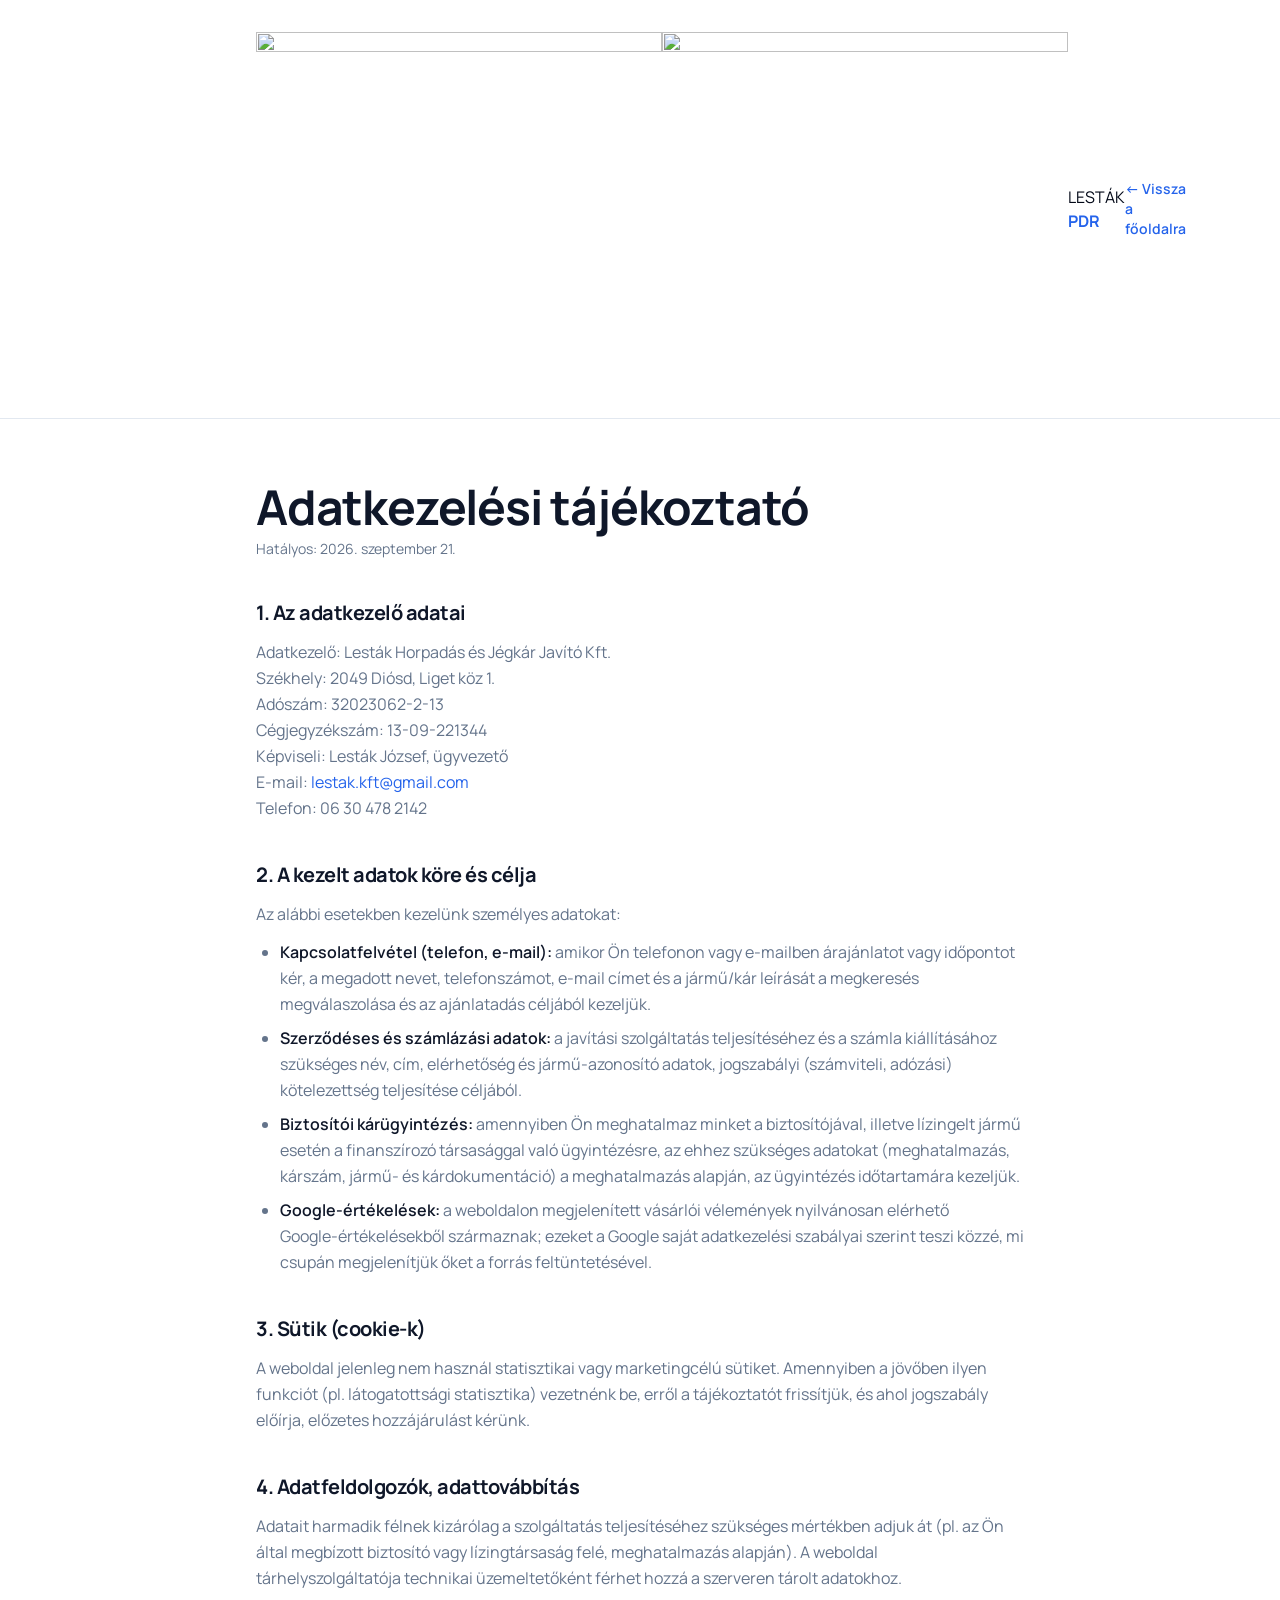
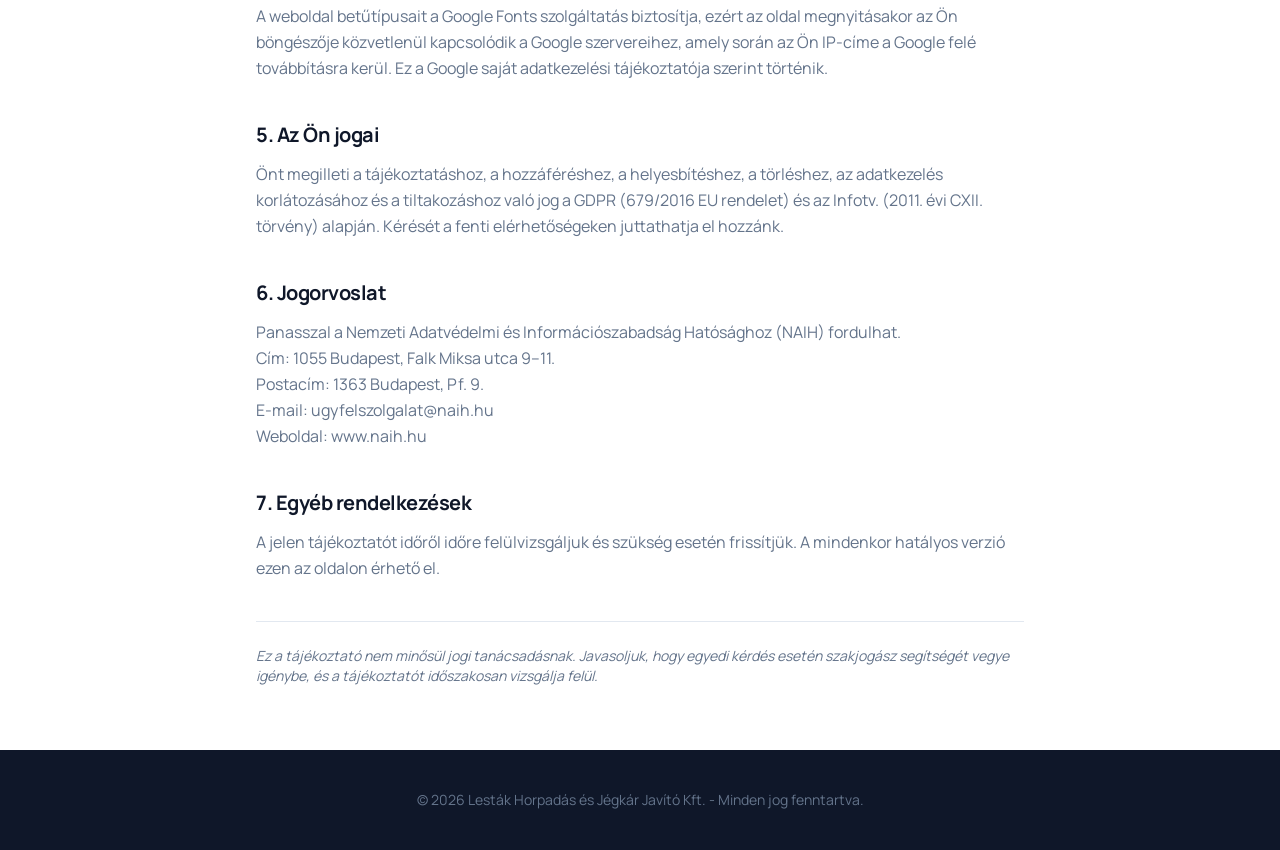
==== commit b05f124f: "Add files via upload" ====
--- a/adatkezelesi-tajekoztato.html
+++ b/adatkezelesi-tajekoztato.html
@@ -2,7 +2,8 @@
 <html lang="hu">
 <head>
   <meta charset="UTF-8" />
-  <link rel="icon" type="image/svg+xml" href="/favicon.svg" />
+  <link rel="icon" type="image/png" href="/favicon.png" />
+  <link rel="apple-touch-icon" href="/apple-touch-icon.png" />
   <meta name="viewport" content="width=device-width, initial-scale=1.0" />
   <title>Adatkezelési tájékoztató | Lesták PDR</title>
   <meta name="robots" content="noindex" />
@@ -15,7 +16,7 @@
 
   <header class="px-6 py-8 border-b border-border">
     <div class="max-w-3xl mx-auto flex items-center justify-between">
-      <a href="/" class="brand-logo brand-logo--page" aria-label="Lesták PDR – főoldal"><svg xmlns="http://www.w3.org/2000/svg" viewBox="-1 -10.0 264.3 86.6" role="img" aria-label="Lesták PDR"><g fill="currentColor"><path transform="translate(0.00 32.56) scale(0.02 -0.02)" d="M160 0V1440H432V254H1052V0Z"/><path transform="translate(23.28 32.56) scale(0.02 -0.02)" d="M140 0V1440H1080V1186H412V878H960V624H412V254H1080V0Z"/><path transform="translate(48.71 32.56) scale(0.02 -0.02)" d="M684 -30Q524 -30 395.5 26.5Q267 83 184.5 188.5Q102 294 80 440L364 482Q394 358 488.0 291.0Q582 224 702 224Q769 224 832.0 245.0Q895 266 935.5 307.0Q976 348 976 408Q976 430 969.5 450.5Q963 471 948.0 489.0Q933 507 905.5 523.0Q878 539 836 552L462 662Q420 674 364.5 696.0Q309 718 257.0 759.0Q205 800 170.5 867.5Q136 935 136 1038Q136 1183 209.0 1279.0Q282 1375 404.0 1422.0Q526 1469 674 1468Q823 1466 940.0 1417.0Q1057 1368 1136.0 1274.5Q1215 1181 1250 1046L956 996Q940 1066 897.0 1114.0Q854 1162 794.5 1187.0Q735 1212 670 1214Q606 1216 549.5 1196.5Q493 1177 457.5 1140.0Q422 1103 422 1052Q422 1005 451.0 975.5Q480 946 524.0 928.0Q568 910 614 898L864 830Q920 815 988.0 790.5Q1056 766 1118.5 722.5Q1181 679 1221.5 608.0Q1262 537 1262 428Q1262 312 1213.5 225.5Q1165 139 1083.0 82.5Q1001 26 897.5 -2.0Q794 -30 684 -30Z"/><path transform="translate(77.70 32.56) scale(0.02 -0.02)" d="M474 0V1186H20V1440H1200V1186H746V0Z"/><path transform="translate(104.02 32.56) scale(0.02 -0.02)" d="M40 0 480 1440H886L1326 0H1046L953 300H411L320 0ZM875 554 680 1185 488 554ZM812 1590H610L776 1980H978Z"/><path transform="translate(133.54 32.56) scale(0.02 -0.02)" d="M140 0V1440H412V776L960 1440H1292L690 730L1330 0H986L412 656V0Z"/></g><g fill="currentColor" class="lg-b"><path transform="translate(174.59 32.56) scale(0.02 -0.02)" d="M140 0V1440H748Q769 1440 804.5 1438.5Q840 1437 868 1432Q997 1412 1079.5 1347.0Q1162 1282 1201.0 1183.5Q1240 1085 1240 964Q1240 843 1200.5 744.5Q1161 646 1078.5 581.0Q996 516 868 496Q840 492 804.0 490.0Q768 488 748 488H412V0ZM412 742H736Q757 742 782.0 744.0Q807 746 828 752Q883 767 913.0 802.5Q943 838 954.5 881.5Q966 925 966 964Q966 1003 954.5 1046.5Q943 1090 913.0 1125.5Q883 1161 828 1176Q807 1182 782.0 1184.0Q757 1186 736 1186H412Z"/><path transform="translate(202.66 32.56) scale(0.02 -0.02)" d="M140 0V1440H606Q623 1440 676.0 1439.0Q729 1438 778 1432Q952 1411 1073.0 1311.0Q1194 1211 1257.0 1057.0Q1320 903 1320 720Q1320 537 1257.0 383.0Q1194 229 1073.0 129.0Q952 29 778 8Q729 2 676.0 1.0Q623 0 606 0ZM416 256H606Q633 256 679.0 257.5Q725 259 762 266Q856 285 915.5 354.0Q975 423 1003.5 520.0Q1032 617 1032 720Q1032 828 1002.5 925.0Q973 1022 913.0 1089.0Q853 1156 762 1174Q725 1182 679.0 1183.0Q633 1184 606 1184H416Z"/><path transform="translate(233.38 32.56) scale(0.02 -0.02)" d="M140 0V1440H748Q769 1440 804.5 1438.5Q840 1437 868 1432Q997 1412 1079.5 1347.0Q1162 1282 1201.0 1183.5Q1240 1085 1240 964Q1240 783 1150 655Q1094 575 1000 533L1260 0H952L715 488H412V0ZM412 742H736Q757 742 782.0 744.0Q807 746 828 752Q883 767 913.0 802.5Q943 838 954.5 881.5Q966 925 966.0 964.0Q966 1003 954.5 1046.5Q943 1090 913.0 1125.5Q883 1161 828 1176Q807 1182 782.0 1184.0Q757 1186 736 1186H412Z"/></g><path d="M2 44.56 L260 44.56" fill="none" stroke="currentColor" stroke-width="3.00" stroke-linecap="round" stroke-linejoin="round"/><path d="M2 56.06 L94 56.18 L99.5 56.44 L102 56.66 L105 57.04 L106.5 57.29 L108.5 57.69 L110.5 58.17 L113.5 59.03 L116.5 60.02 L122 61.91 L124 62.5 L125.5 62.88 L127.5 63.27 L129 63.46 L130.5 63.55 L131.5 63.56 L133 63.49 L134.5 63.32 L136 63.06 L137.5 62.72 L140 62.01 L149 58.98 L150.5 58.53 L153 57.88 L155 57.45 L157.5 57.02 L159.5 56.75 L163 56.43 L166.5 56.24 L260 56.06" fill="none" stroke="currentColor" class="lg-b" stroke-width="3.00" stroke-linecap="round" stroke-linejoin="round"/><path d="M2 67.56 L260 67.56" fill="none" stroke="currentColor" stroke-width="3.00" stroke-linecap="round" stroke-linejoin="round"/></svg></a>
+      <a href="/" class="brand-logo brand-logo--page" aria-label="Lesták PDR – főoldal"><img class="brand-mark brand-mark--light" src="/assets/logo-mark.png" alt="" width="406" height="354" /><img class="brand-mark brand-mark--dark" src="/assets/logo-mark-dark.png" alt="" width="406" height="354" /><span class="brand-word">LESTÁK <b class="lg-b">PDR</b></span></a>
       <a href="/" class="text-sm font-semibold text-accent hover:underline">← Vissza a főoldalra</a>
     </div>
   </header>
--- a/assets/styles.css
+++ b/assets/styles.css
@@ -1,2 +1,2 @@
 /*! tailwindcss v4.3.3 | MIT License | https://tailwindcss.com */
-@layer properties{@supports (((-webkit-hyphens:none)) and (not (margin-trim:inline))) or ((-moz-orient:inline) and (not (color:rgb(from red r g b)))){*,:before,:after,::backdrop{--tw-translate-x:0;--tw-translate-y:0;--tw-translate-z:0;--tw-rotate-x:initial;--tw-rotate-y:initial;--tw-rotate-z:initial;--tw-skew-x:initial;--tw-skew-y:initial;--tw-space-y-reverse:0;--tw-border-style:solid;--tw-gradient-position:initial;--tw-gradient-from:#0000;--tw-gradient-via:#0000;--tw-gradient-to:#0000;--tw-gradient-stops:initial;--tw-gradient-via-stops:initial;--tw-gradient-from-position:0%;--tw-gradient-via-position:50%;--tw-gradient-to-position:100%;--tw-leading:initial;--tw-font-weight:initial;--tw-tracking:initial;--tw-shadow:0 0 #0000;--tw-shadow-color:initial;--tw-shadow-alpha:100%;--tw-inset-shadow:0 0 #0000;--tw-inset-shadow-color:initial;--tw-inset-shadow-alpha:100%;--tw-ring-color:initial;--tw-ring-shadow:0 0 #0000;--tw-inset-ring-color:initial;--tw-inset-ring-shadow:0 0 #0000;--tw-ring-inset:initial;--tw-ring-offset-width:0px;--tw-ring-offset-color:#fff;--tw-ring-offset-shadow:0 0 #0000;--tw-blur:initial;--tw-brightness:initial;--tw-contrast:initial;--tw-grayscale:initial;--tw-hue-rotate:initial;--tw-invert:initial;--tw-opacity:initial;--tw-saturate:initial;--tw-sepia:initial;--tw-drop-shadow:initial;--tw-drop-shadow-color:initial;--tw-drop-shadow-alpha:100%;--tw-drop-shadow-size:initial;--tw-backdrop-blur:initial;--tw-backdrop-brightness:initial;--tw-backdrop-contrast:initial;--tw-backdrop-grayscale:initial;--tw-backdrop-hue-rotate:initial;--tw-backdrop-invert:initial;--tw-backdrop-opacity:initial;--tw-backdrop-saturate:initial;--tw-backdrop-sepia:initial;--tw-duration:initial;--tw-ease:initial;--tw-scale-x:1;--tw-scale-y:1;--tw-scale-z:1}}}@layer theme{:root,:host{--font-sans:"Manrope", ui-sans-serif, system-ui, sans-serif;--font-mono:ui-monospace, SFMono-Regular, Menlo, Monaco, Consolas, "Liberation Mono", "Courier New", monospace;--color-yellow-400:oklch(85.2% .199 91.936);--color-green-500:oklch(72.3% .219 149.579);--color-green-600:oklch(62.7% .194 149.214);--color-black:#000;--color-white:#fff;--spacing:.25rem;--container-2xl:42rem;--container-3xl:48rem;--container-4xl:56rem;--container-5xl:64rem;--container-6xl:72rem;--container-7xl:80rem;--text-xs:.75rem;--text-xs--line-height:calc(1 / .75);--text-sm:.875rem;--text-sm--line-height:calc(1.25 / .875);--text-base:1rem;--text-base--line-height:calc(1.5 / 1);--text-lg:1.125rem;--text-lg--line-height:calc(1.75 / 1.125);--text-xl:1.25rem;--text-xl--line-height:calc(1.75 / 1.25);--text-2xl:1.5rem;--text-2xl--line-height:calc(2 / 1.5);--text-3xl:1.875rem;--text-3xl--line-height:calc(2.25 / 1.875);--text-4xl:2.25rem;--text-4xl--line-height:calc(2.5 / 2.25);--text-5xl:3rem;--text-5xl--line-height:1;--text-7xl:4.5rem;--text-7xl--line-height:1;--font-weight-medium:500;--font-weight-semibold:600;--font-weight-bold:700;--font-weight-black:900;--tracking-tighter:-.05em;--tracking-tight:-.025em;--tracking-wider:.05em;--tracking-widest:.1em;--leading-snug:1.375;--leading-relaxed:1.625;--radius-xl:.75rem;--radius-2xl:1rem;--radius-3xl:1.5rem;--ease-in-out:cubic-bezier(.4, 0, .2, 1);--blur-sm:8px;--blur-md:12px;--blur-xl:24px;--blur-2xl:40px;--aspect-video:16 / 9;--default-transition-duration:.15s;--default-transition-timing-function:cubic-bezier(.4, 0, .2, 1);--default-font-family:var(--font-sans);--default-mono-font-family:var(--font-mono);--color-border:hsl(var(--border));--color-background:hsl(var(--background));--color-foreground:hsl(var(--foreground));--color-primary:hsl(var(--primary));--color-primary-foreground:hsl(var(--primary-foreground));--color-secondary:hsl(var(--secondary));--color-muted:hsl(var(--muted));--color-muted-foreground:hsl(var(--muted-foreground));--color-accent:hsl(var(--accent));--font-heading:"Manrope", ui-sans-serif, system-ui, sans-serif}}@layer base{*,:after,:before,::backdrop{box-sizing:border-box;border:0 solid;margin:0;padding:0}::file-selector-button{box-sizing:border-box;border:0 solid;margin:0;padding:0}html,:host{-webkit-text-size-adjust:100%;tab-size:4;line-height:1.5;font-family:var(--default-font-family,-apple-system, BlinkMacSystemFont, "Segoe UI", Roboto, "Helvetica Neue", "Noto Sans", Arial, sans-serif, "Apple Color Emoji", "Segoe UI Emoji", "Segoe UI Symbol", "Noto Color Emoji");font-feature-settings:var(--default-font-feature-settings,normal);font-variation-settings:var(--default-font-variation-settings,normal);-webkit-tap-highlight-color:transparent}hr{height:0;color:inherit;border-top-width:1px}abbr:where([title]){-webkit-text-decoration:underline dotted;text-decoration:underline dotted}h1,h2,h3,h4,h5,h6{font-size:inherit;font-weight:inherit}a{color:inherit;-webkit-text-decoration:inherit;-webkit-text-decoration:inherit;-webkit-text-decoration:inherit;text-decoration:inherit}b,strong{font-weight:bolder}code,kbd,samp,pre{font-family:var(--default-mono-font-family,ui-monospace, SFMono-Regular, Menlo, Monaco, Consolas, "Liberation Mono", "Courier New", monospace);font-feature-settings:var(--default-mono-font-feature-settings,normal);font-variation-settings:var(--default-mono-font-variation-settings,normal);font-size:1em}small{font-size:80%}sub,sup{vertical-align:baseline;font-size:75%;line-height:0;position:relative}sub{bottom:-.25em}sup{top:-.5em}table{text-indent:0;border-color:inherit;border-collapse:collapse}:-moz-focusring:where(:not(iframe)){outline:auto}progress{vertical-align:baseline}summary{display:list-item}ol,ul,menu{list-style:none}img,svg,video,canvas,audio,iframe,embed,object{vertical-align:middle;display:block}img,video{max-width:100%;height:auto}button,input,select,optgroup,textarea{font:inherit;font-feature-settings:inherit;font-variation-settings:inherit;letter-spacing:inherit;color:inherit;opacity:1;background-color:#0000;border-radius:0}::file-selector-button{font:inherit;font-feature-settings:inherit;font-variation-settings:inherit;letter-spacing:inherit;color:inherit;opacity:1;background-color:#0000;border-radius:0}:where(select:is([multiple],[size])) optgroup{font-weight:bolder}:where(select:is([multiple],[size])) optgroup option{padding-inline-start:20px}::file-selector-button{margin-inline-end:4px}::placeholder{opacity:1}@supports (not ((-webkit-appearance:-apple-pay-button))) or (contain-intrinsic-size:1px){::placeholder{color:currentColor}@supports (color:color-mix(in lab, red, red)){::placeholder{color:color-mix(in oklab, currentcolor 50%, transparent)}}}textarea{resize:vertical}::-webkit-search-decoration{-webkit-appearance:none}::-webkit-date-and-time-value{min-height:1lh;text-align:inherit}::-webkit-datetime-edit{display:inline-flex}::-webkit-datetime-edit-fields-wrapper{padding:0}::-webkit-datetime-edit{padding-block:0}::-webkit-datetime-edit-year-field{padding-block:0}::-webkit-datetime-edit-month-field{padding-block:0}::-webkit-datetime-edit-day-field{padding-block:0}::-webkit-datetime-edit-hour-field{padding-block:0}::-webkit-datetime-edit-minute-field{padding-block:0}::-webkit-datetime-edit-second-field{padding-block:0}::-webkit-datetime-edit-millisecond-field{padding-block:0}::-webkit-datetime-edit-meridiem-field{padding-block:0}::-webkit-calendar-picker-indicator{line-height:1}:-moz-ui-invalid{box-shadow:none}button,input:where([type=button],[type=reset],[type=submit]){appearance:button}::file-selector-button{appearance:button}::-webkit-inner-spin-button{height:auto}::-webkit-outer-spin-button{height:auto}[hidden]:where(:not([hidden=until-found])){display:none!important}*{border-color:hsl(var(--border))}html{scroll-behavior:smooth;scroll-padding-top:90px}body{font-family:var(--font-sans);background-color:hsl(var(--background));color:hsl(var(--foreground))}h1,h2,h3,h4,h5,h6{font-family:var(--font-heading);letter-spacing:-.025em;font-weight:700}}@layer components{.btn{justify-content:center;align-items:center;gap:calc(var(--spacing) * 2);border-radius:var(--radius-xl);--tw-font-weight:var(--font-weight-bold);font-weight:var(--font-weight-bold);white-space:nowrap;transition-property:all;transition-timing-function:var(--tw-ease,var(--default-transition-timing-function));transition-duration:var(--tw-duration,var(--default-transition-duration));--tw-duration:.2s;transition-duration:.2s;display:inline-flex}.btn-lg{padding-inline:calc(var(--spacing) * 10);padding-block:calc(var(--spacing) * 7);font-size:var(--text-lg);line-height:var(--tw-leading,var(--text-lg--line-height))}.btn-md{padding-inline:calc(var(--spacing) * 8);padding-block:calc(var(--spacing) * 6);font-size:var(--text-base);line-height:var(--tw-leading,var(--text-base--line-height))}.btn-sm{height:calc(var(--spacing) * 10);padding-inline:calc(var(--spacing) * 6);font-size:var(--text-sm);line-height:var(--tw-leading,var(--text-sm--line-height))}.btn-primary{background-color:var(--color-accent);color:var(--color-white);--tw-shadow:0 10px 15px -3px var(--tw-shadow-color,#0000001a), 0 4px 6px -4px var(--tw-shadow-color,#0000001a);box-shadow:var(--tw-inset-shadow), var(--tw-inset-ring-shadow), var(--tw-ring-offset-shadow), var(--tw-ring-shadow), var(--tw-shadow);--tw-shadow-color:color-mix(in srgb, hsl(var(--accent)) 20%, transparent)}@supports (color:color-mix(in lab, red, red)){.btn-primary{--tw-shadow-color:color-mix(in oklab, color-mix(in oklab, var(--color-accent) 20%, transparent) var(--tw-shadow-alpha), transparent)}}@media (hover:hover){.btn-primary:hover{background-color:color-mix(in srgb, hsl(var(--accent)) 90%, transparent)}@supports (color:color-mix(in lab, red, red)){.btn-primary:hover{background-color:color-mix(in oklab, var(--color-accent) 90%, transparent)}}}.btn-outline{border-style:var(--tw-border-style);border-width:1px;border-color:color-mix(in srgb, hsl(var(--primary)) 20%, transparent)}@supports (color:color-mix(in lab, red, red)){.btn-outline{border-color:color-mix(in oklab, var(--color-primary) 20%, transparent)}}.btn-outline{color:var(--color-primary)}@media (hover:hover){.btn-outline:hover{background-color:color-mix(in srgb, hsl(var(--primary)) 5%, transparent)}@supports (color:color-mix(in lab, red, red)){.btn-outline:hover{background-color:color-mix(in oklab, var(--color-primary) 5%, transparent)}}}.btn-outline-accent{border-style:var(--tw-border-style);border-width:1px;border-color:var(--color-accent);color:var(--color-accent)}@media (hover:hover){.btn-outline-accent:hover{background-color:var(--color-accent);color:var(--color-white)}}.btn-ghost{border-style:var(--tw-border-style);border-width:1px;border-color:#ffffff4d}@supports (color:color-mix(in lab, red, red)){.btn-ghost{border-color:color-mix(in oklab, var(--color-white) 30%, transparent)}}.btn-ghost{background-color:color-mix(in srgb, hsl(var(--primary)) 70%, transparent)}@supports (color:color-mix(in lab, red, red)){.btn-ghost{background-color:color-mix(in oklab, var(--color-primary) 70%, transparent)}}.btn-ghost{color:var(--color-white);--tw-backdrop-blur:blur(var(--blur-sm));-webkit-backdrop-filter:var(--tw-backdrop-blur,) var(--tw-backdrop-brightness,) var(--tw-backdrop-contrast,) var(--tw-backdrop-grayscale,) var(--tw-backdrop-hue-rotate,) var(--tw-backdrop-invert,) var(--tw-backdrop-opacity,) var(--tw-backdrop-saturate,) var(--tw-backdrop-sepia,);backdrop-filter:var(--tw-backdrop-blur,) var(--tw-backdrop-brightness,) var(--tw-backdrop-contrast,) var(--tw-backdrop-grayscale,) var(--tw-backdrop-hue-rotate,) var(--tw-backdrop-invert,) var(--tw-backdrop-opacity,) var(--tw-backdrop-saturate,) var(--tw-backdrop-sepia,)}@media (hover:hover){.btn-ghost:hover{background-color:color-mix(in srgb, hsl(var(--primary)) 80%, transparent)}@supports (color:color-mix(in lab, red, red)){.btn-ghost:hover{background-color:color-mix(in oklab, var(--color-primary) 80%, transparent)}}}}@layer utilities{.absolute{position:absolute}.fixed{position:fixed}.relative{position:relative}.inset-0{inset:0}.top-0{top:0}.top-4{top:calc(var(--spacing) * 4)}.top-6{top:calc(var(--spacing) * 6)}.top-\[72px\]{top:72px}.right-0{right:0}.right-6{right:calc(var(--spacing) * 6)}.bottom-6{bottom:calc(var(--spacing) * 6)}.left-0{left:0}.left-4{left:calc(var(--spacing) * 4)}.left-6{left:calc(var(--spacing) * 6)}.z-0{z-index:0}.z-10{z-index:10}.z-40{z-index:40}.z-50{z-index:50}.order-1{order:1}.order-2{order:2}.mx-auto{margin-inline:auto}.mt-1{margin-top:var(--spacing)}.mt-8{margin-top:calc(var(--spacing) * 8)}.mt-10{margin-top:calc(var(--spacing) * 10)}.mt-12{margin-top:calc(var(--spacing) * 12)}.mt-auto{margin-top:auto}.mr-2{margin-right:calc(var(--spacing) * 2)}.mb-1{margin-bottom:var(--spacing)}.mb-2{margin-bottom:calc(var(--spacing) * 2)}.mb-4{margin-bottom:calc(var(--spacing) * 4)}.mb-6{margin-bottom:calc(var(--spacing) * 6)}.mb-8{margin-bottom:calc(var(--spacing) * 8)}.mb-10{margin-bottom:calc(var(--spacing) * 10)}.mb-12{margin-bottom:calc(var(--spacing) * 12)}.mb-14{margin-bottom:calc(var(--spacing) * 14)}.mb-16{margin-bottom:calc(var(--spacing) * 16)}.ml-1{margin-left:var(--spacing)}.ml-2{margin-left:calc(var(--spacing) * 2)}.block{display:block}.flex{display:flex}.grid{display:grid}.hidden{display:none}.inline-block{display:inline-block}.inline-flex{display:inline-flex}.aspect-\[4\/3\]{aspect-ratio:4/3}.aspect-\[4\/5\]{aspect-ratio:4/5}.aspect-square{aspect-ratio:1}.aspect-video{aspect-ratio:var(--aspect-video)}.h-4{height:calc(var(--spacing) * 4)}.h-5{height:calc(var(--spacing) * 5)}.h-6{height:calc(var(--spacing) * 6)}.h-8{height:calc(var(--spacing) * 8)}.h-10{height:calc(var(--spacing) * 10)}.h-14{height:calc(var(--spacing) * 14)}.h-48{height:calc(var(--spacing) * 48)}.h-auto{height:auto}.h-fit{height:fit-content}.h-full{height:100%}.h-screen{height:100vh}.min-h-screen{min-height:100vh}.w-4{width:calc(var(--spacing) * 4)}.w-5{width:calc(var(--spacing) * 5)}.w-6{width:calc(var(--spacing) * 6)}.w-8{width:calc(var(--spacing) * 8)}.w-10{width:calc(var(--spacing) * 10)}.w-14{width:calc(var(--spacing) * 14)}.w-full{width:100%}.max-w-2xl{max-width:var(--container-2xl)}.max-w-3xl{max-width:var(--container-3xl)}.max-w-4xl{max-width:var(--container-4xl)}.max-w-5xl{max-width:var(--container-5xl)}.max-w-6xl{max-width:var(--container-6xl)}.max-w-7xl{max-width:var(--container-7xl)}.shrink-0{flex-shrink:0}.translate-x-0{--tw-translate-x:0px;translate:var(--tw-translate-x) var(--tw-translate-y)}.translate-x-full{--tw-translate-x:100%;translate:var(--tw-translate-x) var(--tw-translate-y)}.transform{transform:var(--tw-rotate-x,) var(--tw-rotate-y,) var(--tw-rotate-z,) var(--tw-skew-x,) var(--tw-skew-y,)}.cursor-pointer{cursor:pointer}.cursor-zoom-in{cursor:zoom-in}.list-disc{list-style-type:disc}.grid-cols-1{grid-template-columns:repeat(1,minmax(0,1fr))}.grid-cols-2{grid-template-columns:repeat(2,minmax(0,1fr))}.flex-col{flex-direction:column}.flex-wrap{flex-wrap:wrap}.items-center{align-items:center}.items-end{align-items:flex-end}.items-start{align-items:flex-start}.justify-between{justify-content:space-between}.justify-center{justify-content:center}.gap-0\.5{gap:calc(var(--spacing) * .5)}.gap-1{gap:var(--spacing)}.gap-2{gap:calc(var(--spacing) * 2)}.gap-3{gap:calc(var(--spacing) * 3)}.gap-4{gap:calc(var(--spacing) * 4)}.gap-6{gap:calc(var(--spacing) * 6)}.gap-8{gap:calc(var(--spacing) * 8)}.gap-12{gap:calc(var(--spacing) * 12)}.gap-16{gap:calc(var(--spacing) * 16)}:where(.space-y-2>:not(:last-child)){--tw-space-y-reverse:0;margin-block-start:calc(calc(var(--spacing) * 2) * var(--tw-space-y-reverse));margin-block-end:calc(calc(var(--spacing) * 2) * calc(1 - var(--tw-space-y-reverse)))}:where(.space-y-3>:not(:last-child)){--tw-space-y-reverse:0;margin-block-start:calc(calc(var(--spacing) * 3) * var(--tw-space-y-reverse));margin-block-end:calc(calc(var(--spacing) * 3) * calc(1 - var(--tw-space-y-reverse)))}:where(.space-y-4>:not(:last-child)){--tw-space-y-reverse:0;margin-block-start:calc(calc(var(--spacing) * 4) * var(--tw-space-y-reverse));margin-block-end:calc(calc(var(--spacing) * 4) * calc(1 - var(--tw-space-y-reverse)))}:where(.space-y-6>:not(:last-child)){--tw-space-y-reverse:0;margin-block-start:calc(calc(var(--spacing) * 6) * var(--tw-space-y-reverse));margin-block-end:calc(calc(var(--spacing) * 6) * calc(1 - var(--tw-space-y-reverse)))}:where(.space-y-8>:not(:last-child)){--tw-space-y-reverse:0;margin-block-start:calc(calc(var(--spacing) * 8) * var(--tw-space-y-reverse));margin-block-end:calc(calc(var(--spacing) * 8) * calc(1 - var(--tw-space-y-reverse)))}:where(.space-y-10>:not(:last-child)){--tw-space-y-reverse:0;margin-block-start:calc(calc(var(--spacing) * 10) * var(--tw-space-y-reverse));margin-block-end:calc(calc(var(--spacing) * 10) * calc(1 - var(--tw-space-y-reverse)))}.overflow-hidden{overflow:hidden}.overflow-y-auto{overflow-y:auto}.rounded{border-radius:.25rem}.rounded-2xl{border-radius:var(--radius-2xl)}.rounded-3xl{border-radius:var(--radius-3xl)}.rounded-full{border-radius:3.40282e38px}.rounded-xl{border-radius:var(--radius-xl)}.border{border-style:var(--tw-border-style);border-width:1px}.border-t{border-top-style:var(--tw-border-style);border-top-width:1px}.border-b{border-bottom-style:var(--tw-border-style);border-bottom-width:1px}.border-l{border-left-style:var(--tw-border-style);border-left-width:1px}.border-none{--tw-border-style:none;border-style:none}.border-accent{border-color:var(--color-accent)}.border-accent\/10{border-color:color-mix(in srgb, hsl(var(--accent)) 10%, transparent)}@supports (color:color-mix(in lab, red, red)){.border-accent\/10{border-color:color-mix(in oklab, var(--color-accent) 10%, transparent)}}.border-border{border-color:var(--color-border)}.border-border\/50{border-color:color-mix(in srgb, hsl(var(--border)) 50%, transparent)}@supports (color:color-mix(in lab, red, red)){.border-border\/50{border-color:color-mix(in oklab, var(--color-border) 50%, transparent)}}.border-green-500\/20{border-color:#00c75833}@supports (color:color-mix(in lab, red, red)){.border-green-500\/20{border-color:color-mix(in oklab, var(--color-green-500) 20%, transparent)}}.border-primary\/20{border-color:color-mix(in srgb, hsl(var(--primary)) 20%, transparent)}@supports (color:color-mix(in lab, red, red)){.border-primary\/20{border-color:color-mix(in oklab, var(--color-primary) 20%, transparent)}}.border-white\/10{border-color:#ffffff1a}@supports (color:color-mix(in lab, red, red)){.border-white\/10{border-color:color-mix(in oklab, var(--color-white) 10%, transparent)}}.border-white\/20{border-color:#fff3}@supports (color:color-mix(in lab, red, red)){.border-white\/20{border-color:color-mix(in oklab, var(--color-white) 20%, transparent)}}.bg-accent{background-color:var(--color-accent)}.bg-accent\/5{background-color:color-mix(in srgb, hsl(var(--accent)) 5%, transparent)}@supports (color:color-mix(in lab, red, red)){.bg-accent\/5{background-color:color-mix(in oklab, var(--color-accent) 5%, transparent)}}.bg-accent\/10{background-color:color-mix(in srgb, hsl(var(--accent)) 10%, transparent)}@supports (color:color-mix(in lab, red, red)){.bg-accent\/10{background-color:color-mix(in oklab, var(--color-accent) 10%, transparent)}}.bg-accent\/20{background-color:color-mix(in srgb, hsl(var(--accent)) 20%, transparent)}@supports (color:color-mix(in lab, red, red)){.bg-accent\/20{background-color:color-mix(in oklab, var(--color-accent) 20%, transparent)}}.bg-background{background-color:var(--color-background)}.bg-background\/80{background-color:color-mix(in srgb, hsl(var(--background)) 80%, transparent)}@supports (color:color-mix(in lab, red, red)){.bg-background\/80{background-color:color-mix(in oklab, var(--color-background) 80%, transparent)}}.bg-background\/98{background-color:color-mix(in srgb, hsl(var(--background)) 98%, transparent)}@supports (color:color-mix(in lab, red, red)){.bg-background\/98{background-color:color-mix(in oklab, var(--color-background) 98%, transparent)}}.bg-black\/70{background-color:#000000b3}@supports (color:color-mix(in lab, red, red)){.bg-black\/70{background-color:color-mix(in oklab, var(--color-black) 70%, transparent)}}.bg-green-500\/10{background-color:#00c7581a}@supports (color:color-mix(in lab, red, red)){.bg-green-500\/10{background-color:color-mix(in oklab, var(--color-green-500) 10%, transparent)}}.bg-muted{background-color:var(--color-muted)}.bg-primary{background-color:var(--color-primary)}.bg-primary\/40{background-color:color-mix(in srgb, hsl(var(--primary)) 40%, transparent)}@supports (color:color-mix(in lab, red, red)){.bg-primary\/40{background-color:color-mix(in oklab, var(--color-primary) 40%, transparent)}}.bg-secondary{background-color:var(--color-secondary)}.bg-transparent{background-color:#0000}.bg-white{background-color:var(--color-white)}.bg-white\/5{background-color:#ffffff0d}@supports (color:color-mix(in lab, red, red)){.bg-white\/5{background-color:color-mix(in oklab, var(--color-white) 5%, transparent)}}.bg-white\/10{background-color:#ffffff1a}@supports (color:color-mix(in lab, red, red)){.bg-white\/10{background-color:color-mix(in oklab, var(--color-white) 10%, transparent)}}.bg-white\/90{background-color:#ffffffe6}@supports (color:color-mix(in lab, red, red)){.bg-white\/90{background-color:color-mix(in oklab, var(--color-white) 90%, transparent)}}.bg-gradient-to-r{--tw-gradient-position:to right in oklab;background-image:linear-gradient(var(--tw-gradient-stops))}.bg-gradient-to-t{--tw-gradient-position:to top in oklab;background-image:linear-gradient(var(--tw-gradient-stops))}.from-background{--tw-gradient-from:var(--color-background);--tw-gradient-stops:var(--tw-gradient-via-stops,var(--tw-gradient-position), var(--tw-gradient-from) var(--tw-gradient-from-position), var(--tw-gradient-to) var(--tw-gradient-to-position))}.from-primary\/90{--tw-gradient-from:color-mix(in srgb, hsl(var(--primary)) 90%, transparent)}@supports (color:color-mix(in lab, red, red)){.from-primary\/90{--tw-gradient-from:color-mix(in oklab, var(--color-primary) 90%, transparent)}}.from-primary\/90{--tw-gradient-stops:var(--tw-gradient-via-stops,var(--tw-gradient-position), var(--tw-gradient-from) var(--tw-gradient-from-position), var(--tw-gradient-to) var(--tw-gradient-to-position))}.via-background\/60{--tw-gradient-via:color-mix(in srgb, hsl(var(--background)) 60%, transparent)}@supports (color:color-mix(in lab, red, red)){.via-background\/60{--tw-gradient-via:color-mix(in oklab, var(--color-background) 60%, transparent)}}.via-background\/60{--tw-gradient-via-stops:var(--tw-gradient-position), var(--tw-gradient-from) var(--tw-gradient-from-position), var(--tw-gradient-via) var(--tw-gradient-via-position), var(--tw-gradient-to) var(--tw-gradient-to-position);--tw-gradient-stops:var(--tw-gradient-via-stops)}.via-primary\/40{--tw-gradient-via:color-mix(in srgb, hsl(var(--primary)) 40%, transparent)}@supports (color:color-mix(in lab, red, red)){.via-primary\/40{--tw-gradient-via:color-mix(in oklab, var(--color-primary) 40%, transparent)}}.via-primary\/40{--tw-gradient-via-stops:var(--tw-gradient-position), var(--tw-gradient-from) var(--tw-gradient-from-position), var(--tw-gradient-via) var(--tw-gradient-via-position), var(--tw-gradient-to) var(--tw-gradient-to-position);--tw-gradient-stops:var(--tw-gradient-via-stops)}.to-transparent{--tw-gradient-to:transparent;--tw-gradient-stops:var(--tw-gradient-via-stops,var(--tw-gradient-position), var(--tw-gradient-from) var(--tw-gradient-from-position), var(--tw-gradient-to) var(--tw-gradient-to-position))}.object-contain{object-fit:contain}.object-cover{object-fit:cover}.p-0{padding:0}.p-2{padding:calc(var(--spacing) * 2)}.p-2\.5{padding:calc(var(--spacing) * 2.5)}.p-3{padding:calc(var(--spacing) * 3)}.p-4{padding:calc(var(--spacing) * 4)}.p-6{padding:calc(var(--spacing) * 6)}.p-8{padding:calc(var(--spacing) * 8)}.px-4{padding-inline:calc(var(--spacing) * 4)}.px-5{padding-inline:calc(var(--spacing) * 5)}.px-6{padding-inline:calc(var(--spacing) * 6)}.px-8{padding-inline:calc(var(--spacing) * 8)}.px-10{padding-inline:calc(var(--spacing) * 10)}.py-1{padding-block:var(--spacing)}.py-1\.5{padding-block:calc(var(--spacing) * 1.5)}.py-2{padding-block:calc(var(--spacing) * 2)}.py-3{padding-block:calc(var(--spacing) * 3)}.py-4{padding-block:calc(var(--spacing) * 4)}.py-6{padding-block:calc(var(--spacing) * 6)}.py-7{padding-block:calc(var(--spacing) * 7)}.py-8{padding-block:calc(var(--spacing) * 8)}.py-10{padding-block:calc(var(--spacing) * 10)}.py-16{padding-block:calc(var(--spacing) * 16)}.py-24{padding-block:calc(var(--spacing) * 24)}.pt-0{padding-top:0}.pt-6{padding-top:calc(var(--spacing) * 6)}.pt-8{padding-top:calc(var(--spacing) * 8)}.pt-20{padding-top:calc(var(--spacing) * 20)}.pb-4{padding-bottom:calc(var(--spacing) * 4)}.pb-8{padding-bottom:calc(var(--spacing) * 8)}.pb-10{padding-bottom:calc(var(--spacing) * 10)}.pl-6{padding-left:calc(var(--spacing) * 6)}.pl-8{padding-left:calc(var(--spacing) * 8)}.text-center{text-align:center}.text-left{text-align:left}.font-heading{font-family:var(--font-heading)}.text-2xl{font-size:var(--text-2xl);line-height:var(--tw-leading,var(--text-2xl--line-height))}.text-3xl{font-size:var(--text-3xl);line-height:var(--tw-leading,var(--text-3xl--line-height))}.text-4xl{font-size:var(--text-4xl);line-height:var(--tw-leading,var(--text-4xl--line-height))}.text-5xl{font-size:var(--text-5xl);line-height:var(--tw-leading,var(--text-5xl--line-height))}.text-lg{font-size:var(--text-lg);line-height:var(--tw-leading,var(--text-lg--line-height))}.text-sm{font-size:var(--text-sm);line-height:var(--tw-leading,var(--text-sm--line-height))}.text-xl{font-size:var(--text-xl);line-height:var(--tw-leading,var(--text-xl--line-height))}.text-xs{font-size:var(--text-xs);line-height:var(--tw-leading,var(--text-xs--line-height))}.text-\[10px\]{font-size:10px}.leading-\[1\.1\]{--tw-leading:1.1;line-height:1.1}.leading-\[1\.2\]{--tw-leading:1.2;line-height:1.2}.leading-relaxed{--tw-leading:var(--leading-relaxed);line-height:var(--leading-relaxed)}.leading-snug{--tw-leading:var(--leading-snug);line-height:var(--leading-snug)}.font-black{--tw-font-weight:var(--font-weight-black);font-weight:var(--font-weight-black)}.font-bold{--tw-font-weight:var(--font-weight-bold);font-weight:var(--font-weight-bold)}.font-medium{--tw-font-weight:var(--font-weight-medium);font-weight:var(--font-weight-medium)}.font-semibold{--tw-font-weight:var(--font-weight-semibold);font-weight:var(--font-weight-semibold)}.tracking-tight{--tw-tracking:var(--tracking-tight);letter-spacing:var(--tracking-tight)}.tracking-tighter{--tw-tracking:var(--tracking-tighter);letter-spacing:var(--tracking-tighter)}.tracking-wider{--tw-tracking:var(--tracking-wider);letter-spacing:var(--tracking-wider)}.tracking-widest{--tw-tracking:var(--tracking-widest);letter-spacing:var(--tracking-widest)}.whitespace-normal{white-space:normal}.whitespace-nowrap{white-space:nowrap}.text-accent{color:var(--color-accent)}.text-foreground{color:var(--color-foreground)}.text-green-600{color:var(--color-green-600)}.text-muted-foreground{color:var(--color-muted-foreground)}.text-primary{color:var(--color-primary)}.text-primary-foreground{color:var(--color-primary-foreground)}.text-white{color:var(--color-white)}.text-white\/40{color:#fff6}@supports (color:color-mix(in lab, red, red)){.text-white\/40{color:color-mix(in oklab, var(--color-white) 40%, transparent)}}.text-white\/60{color:#fff9}@supports (color:color-mix(in lab, red, red)){.text-white\/60{color:color-mix(in oklab, var(--color-white) 60%, transparent)}}.text-yellow-400{color:var(--color-yellow-400)}.uppercase{text-transform:uppercase}.italic{font-style:italic}.opacity-0{opacity:0}.opacity-80{opacity:.8}.shadow{--tw-shadow:0 1px 3px 0 var(--tw-shadow-color,#0000001a), 0 1px 2px -1px var(--tw-shadow-color,#0000001a);box-shadow:var(--tw-inset-shadow), var(--tw-inset-ring-shadow), var(--tw-ring-offset-shadow), var(--tw-ring-shadow), var(--tw-shadow)}.shadow-2xl{--tw-shadow:0 25px 50px -12px var(--tw-shadow-color,#00000040);box-shadow:var(--tw-inset-shadow), var(--tw-inset-ring-shadow), var(--tw-ring-offset-shadow), var(--tw-ring-shadow), var(--tw-shadow)}.shadow-lg{--tw-shadow:0 10px 15px -3px var(--tw-shadow-color,#0000001a), 0 4px 6px -4px var(--tw-shadow-color,#0000001a);box-shadow:var(--tw-inset-shadow), var(--tw-inset-ring-shadow), var(--tw-ring-offset-shadow), var(--tw-ring-shadow), var(--tw-shadow)}.shadow-md{--tw-shadow:0 4px 6px -1px var(--tw-shadow-color,#0000001a), 0 2px 4px -2px var(--tw-shadow-color,#0000001a);box-shadow:var(--tw-inset-shadow), var(--tw-inset-ring-shadow), var(--tw-ring-offset-shadow), var(--tw-ring-shadow), var(--tw-shadow)}.shadow-sm{--tw-shadow:0 1px 3px 0 var(--tw-shadow-color,#0000001a), 0 1px 2px -1px var(--tw-shadow-color,#0000001a);box-shadow:var(--tw-inset-shadow), var(--tw-inset-ring-shadow), var(--tw-ring-offset-shadow), var(--tw-ring-shadow), var(--tw-shadow)}.shadow-xl{--tw-shadow:0 20px 25px -5px var(--tw-shadow-color,#0000001a), 0 8px 10px -6px var(--tw-shadow-color,#0000001a);box-shadow:var(--tw-inset-shadow), var(--tw-inset-ring-shadow), var(--tw-ring-offset-shadow), var(--tw-ring-shadow), var(--tw-shadow)}.shadow-accent\/20{--tw-shadow-color:color-mix(in srgb, hsl(var(--accent)) 20%, transparent)}@supports (color:color-mix(in lab, red, red)){.shadow-accent\/20{--tw-shadow-color:color-mix(in oklab, color-mix(in oklab, var(--color-accent) 20%, transparent) var(--tw-shadow-alpha), transparent)}}.shadow-accent\/40{--tw-shadow-color:color-mix(in srgb, hsl(var(--accent)) 40%, transparent)}@supports (color:color-mix(in lab, red, red)){.shadow-accent\/40{--tw-shadow-color:color-mix(in oklab, color-mix(in oklab, var(--color-accent) 40%, transparent) var(--tw-shadow-alpha), transparent)}}.brightness-\[0\.5\]{--tw-brightness:brightness(.5);filter:var(--tw-blur,) var(--tw-brightness,) var(--tw-contrast,) var(--tw-grayscale,) var(--tw-hue-rotate,) var(--tw-invert,) var(--tw-saturate,) var(--tw-sepia,) var(--tw-drop-shadow,)}.backdrop-blur-2xl{--tw-backdrop-blur:blur(var(--blur-2xl));-webkit-backdrop-filter:var(--tw-backdrop-blur,) var(--tw-backdrop-brightness,) var(--tw-backdrop-contrast,) var(--tw-backdrop-grayscale,) var(--tw-backdrop-hue-rotate,) var(--tw-backdrop-invert,) var(--tw-backdrop-opacity,) var(--tw-backdrop-saturate,) var(--tw-backdrop-sepia,);backdrop-filter:var(--tw-backdrop-blur,) var(--tw-backdrop-brightness,) var(--tw-backdrop-contrast,) var(--tw-backdrop-grayscale,) var(--tw-backdrop-hue-rotate,) var(--tw-backdrop-invert,) var(--tw-backdrop-opacity,) var(--tw-backdrop-saturate,) var(--tw-backdrop-sepia,)}.backdrop-blur-md{--tw-backdrop-blur:blur(var(--blur-md));-webkit-backdrop-filter:var(--tw-backdrop-blur,) var(--tw-backdrop-brightness,) var(--tw-backdrop-contrast,) var(--tw-backdrop-grayscale,) var(--tw-backdrop-hue-rotate,) var(--tw-backdrop-invert,) var(--tw-backdrop-opacity,) var(--tw-backdrop-saturate,) var(--tw-backdrop-sepia,);backdrop-filter:var(--tw-backdrop-blur,) var(--tw-backdrop-brightness,) var(--tw-backdrop-contrast,) var(--tw-backdrop-grayscale,) var(--tw-backdrop-hue-rotate,) var(--tw-backdrop-invert,) var(--tw-backdrop-opacity,) var(--tw-backdrop-saturate,) var(--tw-backdrop-sepia,)}.backdrop-blur-sm{--tw-backdrop-blur:blur(var(--blur-sm));-webkit-backdrop-filter:var(--tw-backdrop-blur,) var(--tw-backdrop-brightness,) var(--tw-backdrop-contrast,) var(--tw-backdrop-grayscale,) var(--tw-backdrop-hue-rotate,) var(--tw-backdrop-invert,) var(--tw-backdrop-opacity,) var(--tw-backdrop-saturate,) var(--tw-backdrop-sepia,);backdrop-filter:var(--tw-backdrop-blur,) var(--tw-backdrop-brightness,) var(--tw-backdrop-contrast,) var(--tw-backdrop-grayscale,) var(--tw-backdrop-hue-rotate,) var(--tw-backdrop-invert,) var(--tw-backdrop-opacity,) var(--tw-backdrop-saturate,) var(--tw-backdrop-sepia,)}.backdrop-blur-xl{--tw-backdrop-blur:blur(var(--blur-xl));-webkit-backdrop-filter:var(--tw-backdrop-blur,) var(--tw-backdrop-brightness,) var(--tw-backdrop-contrast,) var(--tw-backdrop-grayscale,) var(--tw-backdrop-hue-rotate,) var(--tw-backdrop-invert,) var(--tw-backdrop-opacity,) var(--tw-backdrop-saturate,) var(--tw-backdrop-sepia,);backdrop-filter:var(--tw-backdrop-blur,) var(--tw-backdrop-brightness,) var(--tw-backdrop-contrast,) var(--tw-backdrop-grayscale,) var(--tw-backdrop-hue-rotate,) var(--tw-backdrop-invert,) var(--tw-backdrop-opacity,) var(--tw-backdrop-saturate,) var(--tw-backdrop-sepia,)}.transition-all{transition-property:all;transition-timing-function:var(--tw-ease,var(--default-transition-timing-function));transition-duration:var(--tw-duration,var(--default-transition-duration))}.transition-colors{transition-property:color,background-color,border-color,outline-color,text-decoration-color,fill,stroke,--tw-gradient-from,--tw-gradient-via,--tw-gradient-to;transition-timing-function:var(--tw-ease,var(--default-transition-timing-function));transition-duration:var(--tw-duration,var(--default-transition-duration))}.transition-opacity{transition-property:opacity;transition-timing-function:var(--tw-ease,var(--default-transition-timing-function));transition-duration:var(--tw-duration,var(--default-transition-duration))}.transition-transform{transition-property:transform,translate,scale,rotate;transition-timing-function:var(--tw-ease,var(--default-transition-timing-function));transition-duration:var(--tw-duration,var(--default-transition-duration))}.duration-300{--tw-duration:.3s;transition-duration:.3s}.duration-500{--tw-duration:.5s;transition-duration:.5s}.duration-700{--tw-duration:.7s;transition-duration:.7s}.ease-in-out{--tw-ease:var(--ease-in-out);transition-timing-function:var(--ease-in-out)}@media (hover:hover){.group-hover\:scale-110:is(:where(.group):hover *){--tw-scale-x:110%;--tw-scale-y:110%;--tw-scale-z:110%;scale:var(--tw-scale-x) var(--tw-scale-y)}.group-hover\:bg-accent:is(:where(.group):hover *){background-color:var(--color-accent)}.group-hover\:bg-primary\/20:is(:where(.group):hover *){background-color:color-mix(in srgb, hsl(var(--primary)) 20%, transparent)}@supports (color:color-mix(in lab, red, red)){.group-hover\:bg-primary\/20:is(:where(.group):hover *){background-color:color-mix(in oklab, var(--color-primary) 20%, transparent)}}.group-hover\:text-white:is(:where(.group):hover *){color:var(--color-white)}.group-hover\:opacity-90:is(:where(.group):hover *){opacity:.9}.group-hover\/zoom\:opacity-100:is(:where(.group\/zoom):hover *){opacity:1}.hover\:bg-accent:hover{background-color:var(--color-accent)}.hover\:bg-accent\/10:hover{background-color:color-mix(in srgb, hsl(var(--accent)) 10%, transparent)}@supports (color:color-mix(in lab, red, red)){.hover\:bg-accent\/10:hover{background-color:color-mix(in oklab, var(--color-accent) 10%, transparent)}}.hover\:bg-accent\/90:hover{background-color:color-mix(in srgb, hsl(var(--accent)) 90%, transparent)}@supports (color:color-mix(in lab, red, red)){.hover\:bg-accent\/90:hover{background-color:color-mix(in oklab, var(--color-accent) 90%, transparent)}}.hover\:bg-secondary:hover{background-color:var(--color-secondary)}.hover\:bg-secondary\/80:hover{background-color:color-mix(in srgb, hsl(var(--secondary)) 80%, transparent)}@supports (color:color-mix(in lab, red, red)){.hover\:bg-secondary\/80:hover{background-color:color-mix(in oklab, var(--color-secondary) 80%, transparent)}}.hover\:bg-white\/10:hover{background-color:#ffffff1a}@supports (color:color-mix(in lab, red, red)){.hover\:bg-white\/10:hover{background-color:color-mix(in oklab, var(--color-white) 10%, transparent)}}.hover\:text-accent:hover{color:var(--color-accent)}.hover\:text-white:hover{color:var(--color-white)}.hover\:no-underline:hover{text-decoration-line:none}.hover\:underline:hover{text-decoration-line:underline}.hover\:shadow-2xl:hover{--tw-shadow:0 25px 50px -12px var(--tw-shadow-color,#00000040);box-shadow:var(--tw-inset-shadow), var(--tw-inset-ring-shadow), var(--tw-ring-offset-shadow), var(--tw-ring-shadow), var(--tw-shadow)}.hover\:shadow-xl:hover{--tw-shadow:0 20px 25px -5px var(--tw-shadow-color,#0000001a), 0 8px 10px -6px var(--tw-shadow-color,#0000001a);box-shadow:var(--tw-inset-shadow), var(--tw-inset-ring-shadow), var(--tw-ring-offset-shadow), var(--tw-ring-shadow), var(--tw-shadow)}}@media (min-width:40rem){.sm\:grid-cols-2{grid-template-columns:repeat(2,minmax(0,1fr))}.sm\:flex-row{flex-direction:row}}@media (min-width:48rem){.md\:order-1{order:1}.md\:order-2{order:2}.md\:grid-cols-2{grid-template-columns:repeat(2,minmax(0,1fr))}.md\:grid-cols-4{grid-template-columns:repeat(4,minmax(0,1fr))}.md\:flex-row{flex-direction:row}.md\:p-8{padding:calc(var(--spacing) * 8)}.md\:text-left{text-align:left}.md\:text-4xl{font-size:var(--text-4xl);line-height:var(--tw-leading,var(--text-4xl--line-height))}.md\:text-5xl{font-size:var(--text-5xl);line-height:var(--tw-leading,var(--text-5xl--line-height))}.md\:text-7xl{font-size:var(--text-7xl);line-height:var(--tw-leading,var(--text-7xl--line-height))}}@media (min-width:64rem){.lg\:block{display:block}.lg\:flex{display:flex}.lg\:hidden{display:none}.lg\:grid-cols-2{grid-template-columns:repeat(2,minmax(0,1fr))}.lg\:grid-cols-3{grid-template-columns:repeat(3,minmax(0,1fr))}.lg\:grid-cols-4{grid-template-columns:repeat(4,minmax(0,1fr))}}@media (min-width:80rem){.xl\:flex{display:flex}.xl\:hidden{display:none}}}:root{--background:0 0% 100%;--foreground:222.2 84% 4.9%;--card:0 0% 100%;--card-foreground:222.2 84% 4.9%;--popover:0 0% 100%;--popover-foreground:222.2 84% 4.9%;--primary:222 47% 11%;--primary-foreground:0 0% 100%;--secondary:210 40% 96.1%;--secondary-foreground:222.2 47.4% 11.2%;--muted:210 40% 96.1%;--muted-foreground:215.4 16.3% 46.9%;--accent:221 83% 53%;--accent-foreground:0 0% 100%;--destructive:0 84.2% 60.2%;--destructive-foreground:210 40% 98%;--border:214.3 31.8% 91.4%;--input:214.3 31.8% 91.4%;--ring:221 83% 53%}dialog.lightbox{background:0 0;border:none;border-radius:1.5rem;width:100%;max-width:min(80rem,95vw);max-height:95vh;margin:auto;padding:0;position:fixed;inset:0;overflow:visible}dialog.lightbox::backdrop{-webkit-backdrop-filter:blur(6px);backdrop-filter:blur(6px);background:#0a0f1dd9}dialog.lightbox .lightbox-inner{max-height:95vh;overflow-y:auto}.lightbox-nav{z-index:20;width:3rem;height:3rem;color:hsl(var(--primary));cursor:pointer;background:#fffffff2;border:1px solid #0000000f;border-radius:9999px;justify-content:center;align-items:center;transition:background-color .2s,transform .2s;display:flex;position:absolute;top:50%;transform:translateY(-50%);box-shadow:0 10px 30px #00000040}.lightbox-nav:hover{background:#fff;transform:translateY(-50%)scale(1.06)}.lightbox-nav-prev{left:-1.25rem}.lightbox-nav-next{right:-1.25rem}@media (max-width:900px){.lightbox-nav{width:2.5rem;height:2.5rem}.lightbox-nav-prev{left:.5rem}.lightbox-nav-next{right:.5rem}}dialog.zoom-lightbox{background:0 0;border-radius:0;width:auto;max-width:96vw;max-height:96vh}dialog.zoom-lightbox::backdrop{background:#05080ff0}.zoom-image{cursor:zoom-out;border-radius:1rem;width:auto;max-width:96vw;height:auto;max-height:90vh;margin:0 auto;display:block;box-shadow:0 20px 60px #00000080}.zoom-close{z-index:30;-webkit-backdrop-filter:blur(6px);backdrop-filter:blur(6px);color:#fff;cursor:pointer;background:#ffffff26;border:1px solid #ffffff40;border-radius:9999px;justify-content:center;align-items:center;width:3rem;height:3rem;transition:background-color .2s;display:flex;position:fixed;top:1.5rem;right:1.5rem}.zoom-close:hover{background:#ffffff4d}img[loading=lazy]{background:linear-gradient(100deg, hsl(var(--muted)) 25%, hsl(var(--border)) 50%, hsl(var(--muted)) 75%);background-size:200% 100%;animation:1.6s ease-in-out infinite img-shimmer}img[loading=lazy].is-loaded{background:0 0;animation:none}@keyframes img-shimmer{0%{background-position:150% 0}to{background-position:-50% 0}}#navbar.nav-hero{color:#fff}#navbar.nav-hero .text-accent{color:#7da4ff}#navbar.nav-hero #mobile-menu-toggle{color:#fff}#navbar.nav-hero .border-l{border-color:#ffffff40}#navbar.nav-hero #mobile-menu{color:hsl(var(--foreground))}#navbar.nav-hero #mobile-menu .text-accent{color:hsl(var(--accent))}.hx{--hx-ink:#0b0d10;isolation:isolate;background:var(--hx-ink);color:#fff;flex-direction:column;min-height:100svh;padding-top:72px;display:flex;position:relative;overflow:hidden}.hx-photo{z-index:-2;width:74%;position:absolute;top:0;bottom:0;right:0;-webkit-mask-image:linear-gradient(90deg,#0000 0%,#000 42%);mask-image:linear-gradient(90deg,#0000 0%,#000 42%)}.hx-photo img{object-fit:cover;object-position:22% 50%;filter:brightness(.92)saturate(1.05);width:100%;height:100%;display:block}.hx:after{content:"";z-index:-1;pointer-events:none;background:linear-gradient(#0000,#0b0d10e6);height:32%;position:absolute;inset:auto 0 0}.hx:before{content:"";z-index:-1;pointer-events:none;background:linear-gradient(#0b0d10c7,#0b0d1000);height:150px;position:absolute;inset:0 0 auto}.hx-main{flex-direction:column;flex:1;justify-content:center;max-width:820px;padding:24px 56px 32px;display:flex}.hx-title{letter-spacing:-.025em;text-wrap:balance;text-shadow:0 2px 24px #00000073;margin:0 0 22px;font-family:Archivo,Manrope,sans-serif;font-size:clamp(34px,4.4vw,70px);font-weight:900;font-stretch:125%;line-height:1.02}.hx-s{display:block}.hx-w{vertical-align:top;padding-bottom:.08em;display:inline-block;overflow:hidden}.hx-w>span{animation:.8s cubic-bezier(.2,.8,.2,1) forwards hx-up;animation-delay:calc(.1s + var(--i) * .1s);display:inline-block;transform:translateY(110%)}@keyframes hx-up{to{transform:none}}.hx-lede{color:#ffffffe6;text-shadow:0 1px 14px #00000080;max-width:46ch;margin:0 0 30px;font-size:1.1875rem;line-height:1.55}.hx-ctas{flex-wrap:wrap;align-items:stretch;gap:14px;margin-bottom:22px;display:flex}.hx-call{background:hsl(var(--accent));color:#fff;box-shadow:0 10px 30px hsl(var(--accent) / .45);border-radius:.5rem;align-items:center;gap:14px;padding:14px 28px 14px 22px;text-decoration:none;transition:background-color .15s,transform .15s;display:inline-flex}.hx-call:hover{background:#447aee;transform:translateY(-1px)}.hx-call span{flex-direction:column;line-height:1.15;display:flex}.hx-call small{opacity:.92;font-size:.8125rem;font-weight:600}.hx-call b{letter-spacing:-.01em;font-family:Archivo,Manrope,sans-serif;font-size:1.375rem;font-weight:800;font-stretch:112%}.hx-ghost{color:#fff;background:#0b0d104d;border:1.5px solid #ffffff8c;border-radius:.5rem;align-items:center;padding:0 24px;font-family:Archivo,Manrope,sans-serif;font-size:1rem;font-weight:700;font-stretch:112%;text-decoration:none;transition:background-color .15s;display:inline-flex}.hx-ghost:hover{background:#ffffff1f}.hx-call:focus-visible,.hx-ghost:focus-visible,.g-badge:focus-visible{outline-offset:3px;outline:3px solid #fff}.g-badge{white-space:nowrap;color:#1f2937;background:#fff;border-radius:9999px;align-self:flex-start;align-items:center;gap:12px;padding:11px 20px 11px 16px;text-decoration:none;transition:transform .18s,box-shadow .18s;display:inline-flex;box-shadow:0 8px 28px #00000059,0 0 0 3px #ffffff2e}.g-badge:hover{transform:translateY(-2px);box-shadow:0 12px 34px #0000006b,0 0 0 3px #ffffff47}.g-logo{width:auto;height:22px;display:block}.g-stars{gap:2px;display:flex}.g-stars svg{color:#fbbc04;width:18px;height:18px;display:block}.g-score{color:#1d4ed8;font-size:1.0625rem;font-weight:800}.g-count{color:#6b7280;font-size:.9375rem;font-weight:500}.hx-bar{-webkit-backdrop-filter:blur(8px);backdrop-filter:blur(8px);background:#0b0d10c7;border-top:1px solid #ffffff24;grid-template-columns:repeat(4,auto);justify-content:start;padding:0 56px;display:grid}.hx-bar div{color:#fffc;border-right:1px solid #ffffff24;margin-right:44px;padding:18px 44px 18px 0;font-size:.875rem}.hx-bar div:last-child{border-right:none;margin-right:0}.hx-bar b{color:#fff;margin-bottom:2px;font-family:Archivo,Manrope,sans-serif;font-size:1.375rem;font-weight:800;font-stretch:125%;display:block}@media (max-width:900px){.hx-photo{width:100%;height:46vh;bottom:auto;-webkit-mask-image:linear-gradient(#000 55%,#0000 100%);mask-image:linear-gradient(#000 55%,#0000 100%)}.hx-photo img{object-position:30% 50%}.hx-main{justify-content:flex-start;max-width:none;padding:32vh 20px 24px}.hx-title{font-size:clamp(34px,9.6vw,60px)}.hx-lede{margin-bottom:24px;font-size:1.0625rem}.hx-ctas{flex-direction:column}.hx-call{justify-content:center}.hx-ghost{justify-content:center;padding:16px}.g-badge{gap:8px;max-width:100%;padding:10px 14px 10px 12px}.g-logo{height:18px}.g-stars svg{width:15px;height:15px}.g-score{font-size:.9375rem}.g-count{font-size:.8125rem}.hx-bar{grid-template-columns:1fr 1fr;padding:0 20px}.hx-bar div{border-right:none;margin:0;padding:14px 12px 14px 0}}@media (prefers-reduced-motion:reduce){.hx-w>span{animation:none;transform:none}}@property --tw-translate-x{syntax:"*";inherits:false;initial-value:0}@property --tw-translate-y{syntax:"*";inherits:false;initial-value:0}@property --tw-translate-z{syntax:"*";inherits:false;initial-value:0}@property --tw-rotate-x{syntax:"*";inherits:false}@property --tw-rotate-y{syntax:"*";inherits:false}@property --tw-rotate-z{syntax:"*";inherits:false}@property --tw-skew-x{syntax:"*";inherits:false}@property --tw-skew-y{syntax:"*";inherits:false}@property --tw-space-y-reverse{syntax:"*";inherits:false;initial-value:0}@property --tw-border-style{syntax:"*";inherits:false;initial-value:solid}@property --tw-gradient-position{syntax:"*";inherits:false}@property --tw-gradient-from{syntax:"<color>";inherits:false;initial-value:#0000}@property --tw-gradient-via{syntax:"<color>";inherits:false;initial-value:#0000}@property --tw-gradient-to{syntax:"<color>";inherits:false;initial-value:#0000}@property --tw-gradient-stops{syntax:"*";inherits:false}@property --tw-gradient-via-stops{syntax:"*";inherits:false}@property --tw-gradient-from-position{syntax:"<length-percentage>";inherits:false;initial-value:0%}@property --tw-gradient-via-position{syntax:"<length-percentage>";inherits:false;initial-value:50%}@property --tw-gradient-to-position{syntax:"<length-percentage>";inherits:false;initial-value:100%}@property --tw-leading{syntax:"*";inherits:false}@property --tw-font-weight{syntax:"*";inherits:false}@property --tw-tracking{syntax:"*";inherits:false}@property --tw-shadow{syntax:"*";inherits:false;initial-value:0 0 #0000}@property --tw-shadow-color{syntax:"*";inherits:false}@property --tw-shadow-alpha{syntax:"<percentage>";inherits:false;initial-value:100%}@property --tw-inset-shadow{syntax:"*";inherits:false;initial-value:0 0 #0000}@property --tw-inset-shadow-color{syntax:"*";inherits:false}@property --tw-inset-shadow-alpha{syntax:"<percentage>";inherits:false;initial-value:100%}@property --tw-ring-color{syntax:"*";inherits:false}@property --tw-ring-shadow{syntax:"*";inherits:false;initial-value:0 0 #0000}@property --tw-inset-ring-color{syntax:"*";inherits:false}@property --tw-inset-ring-shadow{syntax:"*";inherits:false;initial-value:0 0 #0000}@property --tw-ring-inset{syntax:"*";inherits:false}@property --tw-ring-offset-width{syntax:"<length>";inherits:false;initial-value:0}@property --tw-ring-offset-color{syntax:"*";inherits:false;initial-value:#fff}@property --tw-ring-offset-shadow{syntax:"*";inherits:false;initial-value:0 0 #0000}@property --tw-blur{syntax:"*";inherits:false}@property --tw-brightness{syntax:"*";inherits:false}@property --tw-contrast{syntax:"*";inherits:false}@property --tw-grayscale{syntax:"*";inherits:false}@property --tw-hue-rotate{syntax:"*";inherits:false}@property --tw-invert{syntax:"*";inherits:false}@property --tw-opacity{syntax:"*";inherits:false}@property --tw-saturate{syntax:"*";inherits:false}@property --tw-sepia{syntax:"*";inherits:false}@property --tw-drop-shadow{syntax:"*";inherits:false}@property --tw-drop-shadow-color{syntax:"*";inherits:false}@property --tw-drop-shadow-alpha{syntax:"<percentage>";inherits:false;initial-value:100%}@property --tw-drop-shadow-size{syntax:"*";inherits:false}@property --tw-backdrop-blur{syntax:"*";inherits:false}@property --tw-backdrop-brightness{syntax:"*";inherits:false}@property --tw-backdrop-contrast{syntax:"*";inherits:false}@property --tw-backdrop-grayscale{syntax:"*";inherits:false}@property --tw-backdrop-hue-rotate{syntax:"*";inherits:false}@property --tw-backdrop-invert{syntax:"*";inherits:false}@property --tw-backdrop-opacity{syntax:"*";inherits:false}@property --tw-backdrop-saturate{syntax:"*";inherits:false}@property --tw-backdrop-sepia{syntax:"*";inherits:false}@property --tw-duration{syntax:"*";inherits:false}@property --tw-ease{syntax:"*";inherits:false}@property --tw-scale-x{syntax:"*";inherits:false;initial-value:1}@property --tw-scale-y{syntax:"*";inherits:false;initial-value:1}@property --tw-scale-z{syntax:"*";inherits:false;initial-value:1}+@layer properties{@supports (((-webkit-hyphens:none)) and (not (margin-trim:inline))) or ((-moz-orient:inline) and (not (color:rgb(from red r g b)))){*,:before,:after,::backdrop{--tw-translate-x:0;--tw-translate-y:0;--tw-translate-z:0;--tw-rotate-x:initial;--tw-rotate-y:initial;--tw-rotate-z:initial;--tw-skew-x:initial;--tw-skew-y:initial;--tw-space-y-reverse:0;--tw-border-style:solid;--tw-gradient-position:initial;--tw-gradient-from:#0000;--tw-gradient-via:#0000;--tw-gradient-to:#0000;--tw-gradient-stops:initial;--tw-gradient-via-stops:initial;--tw-gradient-from-position:0%;--tw-gradient-via-position:50%;--tw-gradient-to-position:100%;--tw-leading:initial;--tw-font-weight:initial;--tw-tracking:initial;--tw-shadow:0 0 #0000;--tw-shadow-color:initial;--tw-shadow-alpha:100%;--tw-inset-shadow:0 0 #0000;--tw-inset-shadow-color:initial;--tw-inset-shadow-alpha:100%;--tw-ring-color:initial;--tw-ring-shadow:0 0 #0000;--tw-inset-ring-color:initial;--tw-inset-ring-shadow:0 0 #0000;--tw-ring-inset:initial;--tw-ring-offset-width:0px;--tw-ring-offset-color:#fff;--tw-ring-offset-shadow:0 0 #0000;--tw-blur:initial;--tw-brightness:initial;--tw-contrast:initial;--tw-grayscale:initial;--tw-hue-rotate:initial;--tw-invert:initial;--tw-opacity:initial;--tw-saturate:initial;--tw-sepia:initial;--tw-drop-shadow:initial;--tw-drop-shadow-color:initial;--tw-drop-shadow-alpha:100%;--tw-drop-shadow-size:initial;--tw-backdrop-blur:initial;--tw-backdrop-brightness:initial;--tw-backdrop-contrast:initial;--tw-backdrop-grayscale:initial;--tw-backdrop-hue-rotate:initial;--tw-backdrop-invert:initial;--tw-backdrop-opacity:initial;--tw-backdrop-saturate:initial;--tw-backdrop-sepia:initial;--tw-duration:initial;--tw-ease:initial;--tw-scale-x:1;--tw-scale-y:1;--tw-scale-z:1}}}@layer theme{:root,:host{--font-sans:"Manrope", ui-sans-serif, system-ui, sans-serif;--font-mono:ui-monospace, SFMono-Regular, Menlo, Monaco, Consolas, "Liberation Mono", "Courier New", monospace;--color-yellow-400:oklch(85.2% .199 91.936);--color-green-500:oklch(72.3% .219 149.579);--color-green-600:oklch(62.7% .194 149.214);--color-black:#000;--color-white:#fff;--spacing:.25rem;--container-2xl:42rem;--container-3xl:48rem;--container-4xl:56rem;--container-5xl:64rem;--container-6xl:72rem;--container-7xl:80rem;--text-xs:.75rem;--text-xs--line-height:calc(1 / .75);--text-sm:.875rem;--text-sm--line-height:calc(1.25 / .875);--text-base:1rem;--text-base--line-height:calc(1.5 / 1);--text-lg:1.125rem;--text-lg--line-height:calc(1.75 / 1.125);--text-xl:1.25rem;--text-xl--line-height:calc(1.75 / 1.25);--text-2xl:1.5rem;--text-2xl--line-height:calc(2 / 1.5);--text-3xl:1.875rem;--text-3xl--line-height:calc(2.25 / 1.875);--text-4xl:2.25rem;--text-4xl--line-height:calc(2.5 / 2.25);--text-5xl:3rem;--text-5xl--line-height:1;--text-7xl:4.5rem;--text-7xl--line-height:1;--font-weight-medium:500;--font-weight-semibold:600;--font-weight-bold:700;--font-weight-black:900;--tracking-tighter:-.05em;--tracking-tight:-.025em;--tracking-wider:.05em;--tracking-widest:.1em;--leading-snug:1.375;--leading-relaxed:1.625;--radius-xl:.75rem;--radius-2xl:1rem;--radius-3xl:1.5rem;--ease-in-out:cubic-bezier(.4, 0, .2, 1);--blur-sm:8px;--blur-md:12px;--blur-xl:24px;--blur-2xl:40px;--aspect-video:16 / 9;--default-transition-duration:.15s;--default-transition-timing-function:cubic-bezier(.4, 0, .2, 1);--default-font-family:var(--font-sans);--default-mono-font-family:var(--font-mono);--color-border:hsl(var(--border));--color-background:hsl(var(--background));--color-foreground:hsl(var(--foreground));--color-primary:hsl(var(--primary));--color-primary-foreground:hsl(var(--primary-foreground));--color-secondary:hsl(var(--secondary));--color-muted:hsl(var(--muted));--color-muted-foreground:hsl(var(--muted-foreground));--color-accent:hsl(var(--accent));--font-heading:"Manrope", ui-sans-serif, system-ui, sans-serif}}@layer base{*,:after,:before,::backdrop{box-sizing:border-box;border:0 solid;margin:0;padding:0}::file-selector-button{box-sizing:border-box;border:0 solid;margin:0;padding:0}html,:host{-webkit-text-size-adjust:100%;tab-size:4;line-height:1.5;font-family:var(--default-font-family,-apple-system, BlinkMacSystemFont, "Segoe UI", Roboto, "Helvetica Neue", "Noto Sans", Arial, sans-serif, "Apple Color Emoji", "Segoe UI Emoji", "Segoe UI Symbol", "Noto Color Emoji");font-feature-settings:var(--default-font-feature-settings,normal);font-variation-settings:var(--default-font-variation-settings,normal);-webkit-tap-highlight-color:transparent}hr{height:0;color:inherit;border-top-width:1px}abbr:where([title]){-webkit-text-decoration:underline dotted;text-decoration:underline dotted}h1,h2,h3,h4,h5,h6{font-size:inherit;font-weight:inherit}a{color:inherit;-webkit-text-decoration:inherit;-webkit-text-decoration:inherit;-webkit-text-decoration:inherit;text-decoration:inherit}b,strong{font-weight:bolder}code,kbd,samp,pre{font-family:var(--default-mono-font-family,ui-monospace, SFMono-Regular, Menlo, Monaco, Consolas, "Liberation Mono", "Courier New", monospace);font-feature-settings:var(--default-mono-font-feature-settings,normal);font-variation-settings:var(--default-mono-font-variation-settings,normal);font-size:1em}small{font-size:80%}sub,sup{vertical-align:baseline;font-size:75%;line-height:0;position:relative}sub{bottom:-.25em}sup{top:-.5em}table{text-indent:0;border-color:inherit;border-collapse:collapse}:-moz-focusring:where(:not(iframe)){outline:auto}progress{vertical-align:baseline}summary{display:list-item}ol,ul,menu{list-style:none}img,svg,video,canvas,audio,iframe,embed,object{vertical-align:middle;display:block}img,video{max-width:100%;height:auto}button,input,select,optgroup,textarea{font:inherit;font-feature-settings:inherit;font-variation-settings:inherit;letter-spacing:inherit;color:inherit;opacity:1;background-color:#0000;border-radius:0}::file-selector-button{font:inherit;font-feature-settings:inherit;font-variation-settings:inherit;letter-spacing:inherit;color:inherit;opacity:1;background-color:#0000;border-radius:0}:where(select:is([multiple],[size])) optgroup{font-weight:bolder}:where(select:is([multiple],[size])) optgroup option{padding-inline-start:20px}::file-selector-button{margin-inline-end:4px}::placeholder{opacity:1}@supports (not ((-webkit-appearance:-apple-pay-button))) or (contain-intrinsic-size:1px){::placeholder{color:currentColor}@supports (color:color-mix(in lab, red, red)){::placeholder{color:color-mix(in oklab, currentcolor 50%, transparent)}}}textarea{resize:vertical}::-webkit-search-decoration{-webkit-appearance:none}::-webkit-date-and-time-value{min-height:1lh;text-align:inherit}::-webkit-datetime-edit{display:inline-flex}::-webkit-datetime-edit-fields-wrapper{padding:0}::-webkit-datetime-edit{padding-block:0}::-webkit-datetime-edit-year-field{padding-block:0}::-webkit-datetime-edit-month-field{padding-block:0}::-webkit-datetime-edit-day-field{padding-block:0}::-webkit-datetime-edit-hour-field{padding-block:0}::-webkit-datetime-edit-minute-field{padding-block:0}::-webkit-datetime-edit-second-field{padding-block:0}::-webkit-datetime-edit-millisecond-field{padding-block:0}::-webkit-datetime-edit-meridiem-field{padding-block:0}::-webkit-calendar-picker-indicator{line-height:1}:-moz-ui-invalid{box-shadow:none}button,input:where([type=button],[type=reset],[type=submit]){appearance:button}::file-selector-button{appearance:button}::-webkit-inner-spin-button{height:auto}::-webkit-outer-spin-button{height:auto}[hidden]:where(:not([hidden=until-found])){display:none!important}*{border-color:hsl(var(--border))}html{scroll-behavior:smooth;scroll-padding-top:90px}body{font-family:var(--font-sans);background-color:hsl(var(--background));color:hsl(var(--foreground))}h1,h2,h3,h4,h5,h6{font-family:var(--font-heading);letter-spacing:-.025em;font-weight:700}}@layer components{.btn{justify-content:center;align-items:center;gap:calc(var(--spacing) * 2);border-radius:var(--radius-xl);--tw-font-weight:var(--font-weight-bold);font-weight:var(--font-weight-bold);white-space:nowrap;transition-property:all;transition-timing-function:var(--tw-ease,var(--default-transition-timing-function));transition-duration:var(--tw-duration,var(--default-transition-duration));--tw-duration:.2s;transition-duration:.2s;display:inline-flex}.btn-lg{padding-inline:calc(var(--spacing) * 10);padding-block:calc(var(--spacing) * 7);font-size:var(--text-lg);line-height:var(--tw-leading,var(--text-lg--line-height))}.btn-md{padding-inline:calc(var(--spacing) * 8);padding-block:calc(var(--spacing) * 6);font-size:var(--text-base);line-height:var(--tw-leading,var(--text-base--line-height))}.btn-sm{height:calc(var(--spacing) * 10);padding-inline:calc(var(--spacing) * 6);font-size:var(--text-sm);line-height:var(--tw-leading,var(--text-sm--line-height))}.btn-primary{background-color:var(--color-accent);color:var(--color-white);--tw-shadow:0 10px 15px -3px var(--tw-shadow-color,#0000001a), 0 4px 6px -4px var(--tw-shadow-color,#0000001a);box-shadow:var(--tw-inset-shadow), var(--tw-inset-ring-shadow), var(--tw-ring-offset-shadow), var(--tw-ring-shadow), var(--tw-shadow);--tw-shadow-color:color-mix(in srgb, hsl(var(--accent)) 20%, transparent)}@supports (color:color-mix(in lab, red, red)){.btn-primary{--tw-shadow-color:color-mix(in oklab, color-mix(in oklab, var(--color-accent) 20%, transparent) var(--tw-shadow-alpha), transparent)}}@media (hover:hover){.btn-primary:hover{background-color:color-mix(in srgb, hsl(var(--accent)) 90%, transparent)}@supports (color:color-mix(in lab, red, red)){.btn-primary:hover{background-color:color-mix(in oklab, var(--color-accent) 90%, transparent)}}}.btn-outline{border-style:var(--tw-border-style);border-width:1px;border-color:color-mix(in srgb, hsl(var(--primary)) 20%, transparent)}@supports (color:color-mix(in lab, red, red)){.btn-outline{border-color:color-mix(in oklab, var(--color-primary) 20%, transparent)}}.btn-outline{color:var(--color-primary)}@media (hover:hover){.btn-outline:hover{background-color:color-mix(in srgb, hsl(var(--primary)) 5%, transparent)}@supports (color:color-mix(in lab, red, red)){.btn-outline:hover{background-color:color-mix(in oklab, var(--color-primary) 5%, transparent)}}}.btn-outline-accent{border-style:var(--tw-border-style);border-width:1px;border-color:var(--color-accent);color:var(--color-accent)}@media (hover:hover){.btn-outline-accent:hover{background-color:var(--color-accent);color:var(--color-white)}}.btn-ghost{border-style:var(--tw-border-style);border-width:1px;border-color:#ffffff4d}@supports (color:color-mix(in lab, red, red)){.btn-ghost{border-color:color-mix(in oklab, var(--color-white) 30%, transparent)}}.btn-ghost{background-color:color-mix(in srgb, hsl(var(--primary)) 70%, transparent)}@supports (color:color-mix(in lab, red, red)){.btn-ghost{background-color:color-mix(in oklab, var(--color-primary) 70%, transparent)}}.btn-ghost{color:var(--color-white);--tw-backdrop-blur:blur(var(--blur-sm));-webkit-backdrop-filter:var(--tw-backdrop-blur,) var(--tw-backdrop-brightness,) var(--tw-backdrop-contrast,) var(--tw-backdrop-grayscale,) var(--tw-backdrop-hue-rotate,) var(--tw-backdrop-invert,) var(--tw-backdrop-opacity,) var(--tw-backdrop-saturate,) var(--tw-backdrop-sepia,);backdrop-filter:var(--tw-backdrop-blur,) var(--tw-backdrop-brightness,) var(--tw-backdrop-contrast,) var(--tw-backdrop-grayscale,) var(--tw-backdrop-hue-rotate,) var(--tw-backdrop-invert,) var(--tw-backdrop-opacity,) var(--tw-backdrop-saturate,) var(--tw-backdrop-sepia,)}@media (hover:hover){.btn-ghost:hover{background-color:color-mix(in srgb, hsl(var(--primary)) 80%, transparent)}@supports (color:color-mix(in lab, red, red)){.btn-ghost:hover{background-color:color-mix(in oklab, var(--color-primary) 80%, transparent)}}}}@layer utilities{.absolute{position:absolute}.fixed{position:fixed}.relative{position:relative}.inset-0{inset:0}.top-0{top:0}.top-4{top:calc(var(--spacing) * 4)}.top-6{top:calc(var(--spacing) * 6)}.top-\[72px\]{top:72px}.right-0{right:0}.right-6{right:calc(var(--spacing) * 6)}.bottom-6{bottom:calc(var(--spacing) * 6)}.left-0{left:0}.left-4{left:calc(var(--spacing) * 4)}.left-6{left:calc(var(--spacing) * 6)}.z-0{z-index:0}.z-10{z-index:10}.z-40{z-index:40}.z-50{z-index:50}.order-1{order:1}.order-2{order:2}.mx-auto{margin-inline:auto}.mt-1{margin-top:var(--spacing)}.mt-8{margin-top:calc(var(--spacing) * 8)}.mt-10{margin-top:calc(var(--spacing) * 10)}.mt-12{margin-top:calc(var(--spacing) * 12)}.mt-auto{margin-top:auto}.mr-2{margin-right:calc(var(--spacing) * 2)}.mb-1{margin-bottom:var(--spacing)}.mb-2{margin-bottom:calc(var(--spacing) * 2)}.mb-4{margin-bottom:calc(var(--spacing) * 4)}.mb-6{margin-bottom:calc(var(--spacing) * 6)}.mb-8{margin-bottom:calc(var(--spacing) * 8)}.mb-10{margin-bottom:calc(var(--spacing) * 10)}.mb-12{margin-bottom:calc(var(--spacing) * 12)}.mb-14{margin-bottom:calc(var(--spacing) * 14)}.mb-16{margin-bottom:calc(var(--spacing) * 16)}.ml-1{margin-left:var(--spacing)}.ml-2{margin-left:calc(var(--spacing) * 2)}.block{display:block}.flex{display:flex}.grid{display:grid}.hidden{display:none}.inline-block{display:inline-block}.inline-flex{display:inline-flex}.aspect-\[4\/3\]{aspect-ratio:4/3}.aspect-\[4\/5\]{aspect-ratio:4/5}.aspect-square{aspect-ratio:1}.aspect-video{aspect-ratio:var(--aspect-video)}.h-4{height:calc(var(--spacing) * 4)}.h-5{height:calc(var(--spacing) * 5)}.h-6{height:calc(var(--spacing) * 6)}.h-8{height:calc(var(--spacing) * 8)}.h-10{height:calc(var(--spacing) * 10)}.h-14{height:calc(var(--spacing) * 14)}.h-48{height:calc(var(--spacing) * 48)}.h-auto{height:auto}.h-fit{height:fit-content}.h-full{height:100%}.h-screen{height:100vh}.min-h-screen{min-height:100vh}.w-4{width:calc(var(--spacing) * 4)}.w-5{width:calc(var(--spacing) * 5)}.w-6{width:calc(var(--spacing) * 6)}.w-8{width:calc(var(--spacing) * 8)}.w-10{width:calc(var(--spacing) * 10)}.w-14{width:calc(var(--spacing) * 14)}.w-full{width:100%}.max-w-2xl{max-width:var(--container-2xl)}.max-w-3xl{max-width:var(--container-3xl)}.max-w-4xl{max-width:var(--container-4xl)}.max-w-5xl{max-width:var(--container-5xl)}.max-w-6xl{max-width:var(--container-6xl)}.max-w-7xl{max-width:var(--container-7xl)}.shrink-0{flex-shrink:0}.translate-x-0{--tw-translate-x:0px;translate:var(--tw-translate-x) var(--tw-translate-y)}.translate-x-full{--tw-translate-x:100%;translate:var(--tw-translate-x) var(--tw-translate-y)}.transform{transform:var(--tw-rotate-x,) var(--tw-rotate-y,) var(--tw-rotate-z,) var(--tw-skew-x,) var(--tw-skew-y,)}.cursor-pointer{cursor:pointer}.cursor-zoom-in{cursor:zoom-in}.list-disc{list-style-type:disc}.grid-cols-1{grid-template-columns:repeat(1,minmax(0,1fr))}.grid-cols-2{grid-template-columns:repeat(2,minmax(0,1fr))}.flex-col{flex-direction:column}.flex-wrap{flex-wrap:wrap}.items-center{align-items:center}.items-end{align-items:flex-end}.items-start{align-items:flex-start}.justify-between{justify-content:space-between}.justify-center{justify-content:center}.gap-0\.5{gap:calc(var(--spacing) * .5)}.gap-1{gap:var(--spacing)}.gap-2{gap:calc(var(--spacing) * 2)}.gap-3{gap:calc(var(--spacing) * 3)}.gap-4{gap:calc(var(--spacing) * 4)}.gap-6{gap:calc(var(--spacing) * 6)}.gap-8{gap:calc(var(--spacing) * 8)}.gap-12{gap:calc(var(--spacing) * 12)}.gap-16{gap:calc(var(--spacing) * 16)}:where(.space-y-2>:not(:last-child)){--tw-space-y-reverse:0;margin-block-start:calc(calc(var(--spacing) * 2) * var(--tw-space-y-reverse));margin-block-end:calc(calc(var(--spacing) * 2) * calc(1 - var(--tw-space-y-reverse)))}:where(.space-y-3>:not(:last-child)){--tw-space-y-reverse:0;margin-block-start:calc(calc(var(--spacing) * 3) * var(--tw-space-y-reverse));margin-block-end:calc(calc(var(--spacing) * 3) * calc(1 - var(--tw-space-y-reverse)))}:where(.space-y-4>:not(:last-child)){--tw-space-y-reverse:0;margin-block-start:calc(calc(var(--spacing) * 4) * var(--tw-space-y-reverse));margin-block-end:calc(calc(var(--spacing) * 4) * calc(1 - var(--tw-space-y-reverse)))}:where(.space-y-6>:not(:last-child)){--tw-space-y-reverse:0;margin-block-start:calc(calc(var(--spacing) * 6) * var(--tw-space-y-reverse));margin-block-end:calc(calc(var(--spacing) * 6) * calc(1 - var(--tw-space-y-reverse)))}:where(.space-y-8>:not(:last-child)){--tw-space-y-reverse:0;margin-block-start:calc(calc(var(--spacing) * 8) * var(--tw-space-y-reverse));margin-block-end:calc(calc(var(--spacing) * 8) * calc(1 - var(--tw-space-y-reverse)))}:where(.space-y-10>:not(:last-child)){--tw-space-y-reverse:0;margin-block-start:calc(calc(var(--spacing) * 10) * var(--tw-space-y-reverse));margin-block-end:calc(calc(var(--spacing) * 10) * calc(1 - var(--tw-space-y-reverse)))}.overflow-hidden{overflow:hidden}.overflow-y-auto{overflow-y:auto}.rounded{border-radius:.25rem}.rounded-2xl{border-radius:var(--radius-2xl)}.rounded-3xl{border-radius:var(--radius-3xl)}.rounded-full{border-radius:3.40282e38px}.rounded-xl{border-radius:var(--radius-xl)}.border{border-style:var(--tw-border-style);border-width:1px}.border-t{border-top-style:var(--tw-border-style);border-top-width:1px}.border-b{border-bottom-style:var(--tw-border-style);border-bottom-width:1px}.border-l{border-left-style:var(--tw-border-style);border-left-width:1px}.border-none{--tw-border-style:none;border-style:none}.border-accent{border-color:var(--color-accent)}.border-accent\/10{border-color:color-mix(in srgb, hsl(var(--accent)) 10%, transparent)}@supports (color:color-mix(in lab, red, red)){.border-accent\/10{border-color:color-mix(in oklab, var(--color-accent) 10%, transparent)}}.border-border{border-color:var(--color-border)}.border-border\/50{border-color:color-mix(in srgb, hsl(var(--border)) 50%, transparent)}@supports (color:color-mix(in lab, red, red)){.border-border\/50{border-color:color-mix(in oklab, var(--color-border) 50%, transparent)}}.border-green-500\/20{border-color:#00c75833}@supports (color:color-mix(in lab, red, red)){.border-green-500\/20{border-color:color-mix(in oklab, var(--color-green-500) 20%, transparent)}}.border-primary\/20{border-color:color-mix(in srgb, hsl(var(--primary)) 20%, transparent)}@supports (color:color-mix(in lab, red, red)){.border-primary\/20{border-color:color-mix(in oklab, var(--color-primary) 20%, transparent)}}.border-white\/10{border-color:#ffffff1a}@supports (color:color-mix(in lab, red, red)){.border-white\/10{border-color:color-mix(in oklab, var(--color-white) 10%, transparent)}}.border-white\/20{border-color:#fff3}@supports (color:color-mix(in lab, red, red)){.border-white\/20{border-color:color-mix(in oklab, var(--color-white) 20%, transparent)}}.bg-accent{background-color:var(--color-accent)}.bg-accent\/5{background-color:color-mix(in srgb, hsl(var(--accent)) 5%, transparent)}@supports (color:color-mix(in lab, red, red)){.bg-accent\/5{background-color:color-mix(in oklab, var(--color-accent) 5%, transparent)}}.bg-accent\/10{background-color:color-mix(in srgb, hsl(var(--accent)) 10%, transparent)}@supports (color:color-mix(in lab, red, red)){.bg-accent\/10{background-color:color-mix(in oklab, var(--color-accent) 10%, transparent)}}.bg-accent\/20{background-color:color-mix(in srgb, hsl(var(--accent)) 20%, transparent)}@supports (color:color-mix(in lab, red, red)){.bg-accent\/20{background-color:color-mix(in oklab, var(--color-accent) 20%, transparent)}}.bg-background{background-color:var(--color-background)}.bg-background\/80{background-color:color-mix(in srgb, hsl(var(--background)) 80%, transparent)}@supports (color:color-mix(in lab, red, red)){.bg-background\/80{background-color:color-mix(in oklab, var(--color-background) 80%, transparent)}}.bg-background\/98{background-color:color-mix(in srgb, hsl(var(--background)) 98%, transparent)}@supports (color:color-mix(in lab, red, red)){.bg-background\/98{background-color:color-mix(in oklab, var(--color-background) 98%, transparent)}}.bg-black\/70{background-color:#000000b3}@supports (color:color-mix(in lab, red, red)){.bg-black\/70{background-color:color-mix(in oklab, var(--color-black) 70%, transparent)}}.bg-green-500\/10{background-color:#00c7581a}@supports (color:color-mix(in lab, red, red)){.bg-green-500\/10{background-color:color-mix(in oklab, var(--color-green-500) 10%, transparent)}}.bg-muted{background-color:var(--color-muted)}.bg-primary{background-color:var(--color-primary)}.bg-primary\/40{background-color:color-mix(in srgb, hsl(var(--primary)) 40%, transparent)}@supports (color:color-mix(in lab, red, red)){.bg-primary\/40{background-color:color-mix(in oklab, var(--color-primary) 40%, transparent)}}.bg-secondary{background-color:var(--color-secondary)}.bg-transparent{background-color:#0000}.bg-white{background-color:var(--color-white)}.bg-white\/5{background-color:#ffffff0d}@supports (color:color-mix(in lab, red, red)){.bg-white\/5{background-color:color-mix(in oklab, var(--color-white) 5%, transparent)}}.bg-white\/10{background-color:#ffffff1a}@supports (color:color-mix(in lab, red, red)){.bg-white\/10{background-color:color-mix(in oklab, var(--color-white) 10%, transparent)}}.bg-white\/90{background-color:#ffffffe6}@supports (color:color-mix(in lab, red, red)){.bg-white\/90{background-color:color-mix(in oklab, var(--color-white) 90%, transparent)}}.bg-gradient-to-r{--tw-gradient-position:to right in oklab;background-image:linear-gradient(var(--tw-gradient-stops))}.bg-gradient-to-t{--tw-gradient-position:to top in oklab;background-image:linear-gradient(var(--tw-gradient-stops))}.from-background{--tw-gradient-from:var(--color-background);--tw-gradient-stops:var(--tw-gradient-via-stops,var(--tw-gradient-position), var(--tw-gradient-from) var(--tw-gradient-from-position), var(--tw-gradient-to) var(--tw-gradient-to-position))}.from-primary\/90{--tw-gradient-from:color-mix(in srgb, hsl(var(--primary)) 90%, transparent)}@supports (color:color-mix(in lab, red, red)){.from-primary\/90{--tw-gradient-from:color-mix(in oklab, var(--color-primary) 90%, transparent)}}.from-primary\/90{--tw-gradient-stops:var(--tw-gradient-via-stops,var(--tw-gradient-position), var(--tw-gradient-from) var(--tw-gradient-from-position), var(--tw-gradient-to) var(--tw-gradient-to-position))}.via-background\/60{--tw-gradient-via:color-mix(in srgb, hsl(var(--background)) 60%, transparent)}@supports (color:color-mix(in lab, red, red)){.via-background\/60{--tw-gradient-via:color-mix(in oklab, var(--color-background) 60%, transparent)}}.via-background\/60{--tw-gradient-via-stops:var(--tw-gradient-position), var(--tw-gradient-from) var(--tw-gradient-from-position), var(--tw-gradient-via) var(--tw-gradient-via-position), var(--tw-gradient-to) var(--tw-gradient-to-position);--tw-gradient-stops:var(--tw-gradient-via-stops)}.via-primary\/40{--tw-gradient-via:color-mix(in srgb, hsl(var(--primary)) 40%, transparent)}@supports (color:color-mix(in lab, red, red)){.via-primary\/40{--tw-gradient-via:color-mix(in oklab, var(--color-primary) 40%, transparent)}}.via-primary\/40{--tw-gradient-via-stops:var(--tw-gradient-position), var(--tw-gradient-from) var(--tw-gradient-from-position), var(--tw-gradient-via) var(--tw-gradient-via-position), var(--tw-gradient-to) var(--tw-gradient-to-position);--tw-gradient-stops:var(--tw-gradient-via-stops)}.to-transparent{--tw-gradient-to:transparent;--tw-gradient-stops:var(--tw-gradient-via-stops,var(--tw-gradient-position), var(--tw-gradient-from) var(--tw-gradient-from-position), var(--tw-gradient-to) var(--tw-gradient-to-position))}.object-contain{object-fit:contain}.object-cover{object-fit:cover}.p-0{padding:0}.p-2{padding:calc(var(--spacing) * 2)}.p-2\.5{padding:calc(var(--spacing) * 2.5)}.p-3{padding:calc(var(--spacing) * 3)}.p-4{padding:calc(var(--spacing) * 4)}.p-6{padding:calc(var(--spacing) * 6)}.p-8{padding:calc(var(--spacing) * 8)}.px-4{padding-inline:calc(var(--spacing) * 4)}.px-5{padding-inline:calc(var(--spacing) * 5)}.px-6{padding-inline:calc(var(--spacing) * 6)}.px-8{padding-inline:calc(var(--spacing) * 8)}.px-10{padding-inline:calc(var(--spacing) * 10)}.py-1{padding-block:var(--spacing)}.py-1\.5{padding-block:calc(var(--spacing) * 1.5)}.py-2{padding-block:calc(var(--spacing) * 2)}.py-3{padding-block:calc(var(--spacing) * 3)}.py-4{padding-block:calc(var(--spacing) * 4)}.py-6{padding-block:calc(var(--spacing) * 6)}.py-7{padding-block:calc(var(--spacing) * 7)}.py-8{padding-block:calc(var(--spacing) * 8)}.py-10{padding-block:calc(var(--spacing) * 10)}.py-16{padding-block:calc(var(--spacing) * 16)}.py-24{padding-block:calc(var(--spacing) * 24)}.pt-0{padding-top:0}.pt-6{padding-top:calc(var(--spacing) * 6)}.pt-8{padding-top:calc(var(--spacing) * 8)}.pt-20{padding-top:calc(var(--spacing) * 20)}.pb-4{padding-bottom:calc(var(--spacing) * 4)}.pb-8{padding-bottom:calc(var(--spacing) * 8)}.pb-10{padding-bottom:calc(var(--spacing) * 10)}.pl-6{padding-left:calc(var(--spacing) * 6)}.pl-8{padding-left:calc(var(--spacing) * 8)}.text-center{text-align:center}.text-left{text-align:left}.font-heading{font-family:var(--font-heading)}.text-2xl{font-size:var(--text-2xl);line-height:var(--tw-leading,var(--text-2xl--line-height))}.text-3xl{font-size:var(--text-3xl);line-height:var(--tw-leading,var(--text-3xl--line-height))}.text-4xl{font-size:var(--text-4xl);line-height:var(--tw-leading,var(--text-4xl--line-height))}.text-5xl{font-size:var(--text-5xl);line-height:var(--tw-leading,var(--text-5xl--line-height))}.text-lg{font-size:var(--text-lg);line-height:var(--tw-leading,var(--text-lg--line-height))}.text-sm{font-size:var(--text-sm);line-height:var(--tw-leading,var(--text-sm--line-height))}.text-xl{font-size:var(--text-xl);line-height:var(--tw-leading,var(--text-xl--line-height))}.text-xs{font-size:var(--text-xs);line-height:var(--tw-leading,var(--text-xs--line-height))}.text-\[10px\]{font-size:10px}.leading-\[1\.1\]{--tw-leading:1.1;line-height:1.1}.leading-\[1\.2\]{--tw-leading:1.2;line-height:1.2}.leading-relaxed{--tw-leading:var(--leading-relaxed);line-height:var(--leading-relaxed)}.leading-snug{--tw-leading:var(--leading-snug);line-height:var(--leading-snug)}.font-black{--tw-font-weight:var(--font-weight-black);font-weight:var(--font-weight-black)}.font-bold{--tw-font-weight:var(--font-weight-bold);font-weight:var(--font-weight-bold)}.font-medium{--tw-font-weight:var(--font-weight-medium);font-weight:var(--font-weight-medium)}.font-semibold{--tw-font-weight:var(--font-weight-semibold);font-weight:var(--font-weight-semibold)}.tracking-tight{--tw-tracking:var(--tracking-tight);letter-spacing:var(--tracking-tight)}.tracking-tighter{--tw-tracking:var(--tracking-tighter);letter-spacing:var(--tracking-tighter)}.tracking-wider{--tw-tracking:var(--tracking-wider);letter-spacing:var(--tracking-wider)}.tracking-widest{--tw-tracking:var(--tracking-widest);letter-spacing:var(--tracking-widest)}.whitespace-normal{white-space:normal}.whitespace-nowrap{white-space:nowrap}.text-accent{color:var(--color-accent)}.text-foreground{color:var(--color-foreground)}.text-green-600{color:var(--color-green-600)}.text-muted-foreground{color:var(--color-muted-foreground)}.text-primary{color:var(--color-primary)}.text-primary-foreground{color:var(--color-primary-foreground)}.text-white{color:var(--color-white)}.text-white\/40{color:#fff6}@supports (color:color-mix(in lab, red, red)){.text-white\/40{color:color-mix(in oklab, var(--color-white) 40%, transparent)}}.text-white\/60{color:#fff9}@supports (color:color-mix(in lab, red, red)){.text-white\/60{color:color-mix(in oklab, var(--color-white) 60%, transparent)}}.text-yellow-400{color:var(--color-yellow-400)}.uppercase{text-transform:uppercase}.italic{font-style:italic}.opacity-0{opacity:0}.opacity-80{opacity:.8}.shadow{--tw-shadow:0 1px 3px 0 var(--tw-shadow-color,#0000001a), 0 1px 2px -1px var(--tw-shadow-color,#0000001a);box-shadow:var(--tw-inset-shadow), var(--tw-inset-ring-shadow), var(--tw-ring-offset-shadow), var(--tw-ring-shadow), var(--tw-shadow)}.shadow-2xl{--tw-shadow:0 25px 50px -12px var(--tw-shadow-color,#00000040);box-shadow:var(--tw-inset-shadow), var(--tw-inset-ring-shadow), var(--tw-ring-offset-shadow), var(--tw-ring-shadow), var(--tw-shadow)}.shadow-lg{--tw-shadow:0 10px 15px -3px var(--tw-shadow-color,#0000001a), 0 4px 6px -4px var(--tw-shadow-color,#0000001a);box-shadow:var(--tw-inset-shadow), var(--tw-inset-ring-shadow), var(--tw-ring-offset-shadow), var(--tw-ring-shadow), var(--tw-shadow)}.shadow-md{--tw-shadow:0 4px 6px -1px var(--tw-shadow-color,#0000001a), 0 2px 4px -2px var(--tw-shadow-color,#0000001a);box-shadow:var(--tw-inset-shadow), var(--tw-inset-ring-shadow), var(--tw-ring-offset-shadow), var(--tw-ring-shadow), var(--tw-shadow)}.shadow-sm{--tw-shadow:0 1px 3px 0 var(--tw-shadow-color,#0000001a), 0 1px 2px -1px var(--tw-shadow-color,#0000001a);box-shadow:var(--tw-inset-shadow), var(--tw-inset-ring-shadow), var(--tw-ring-offset-shadow), var(--tw-ring-shadow), var(--tw-shadow)}.shadow-xl{--tw-shadow:0 20px 25px -5px var(--tw-shadow-color,#0000001a), 0 8px 10px -6px var(--tw-shadow-color,#0000001a);box-shadow:var(--tw-inset-shadow), var(--tw-inset-ring-shadow), var(--tw-ring-offset-shadow), var(--tw-ring-shadow), var(--tw-shadow)}.shadow-accent\/20{--tw-shadow-color:color-mix(in srgb, hsl(var(--accent)) 20%, transparent)}@supports (color:color-mix(in lab, red, red)){.shadow-accent\/20{--tw-shadow-color:color-mix(in oklab, color-mix(in oklab, var(--color-accent) 20%, transparent) var(--tw-shadow-alpha), transparent)}}.shadow-accent\/40{--tw-shadow-color:color-mix(in srgb, hsl(var(--accent)) 40%, transparent)}@supports (color:color-mix(in lab, red, red)){.shadow-accent\/40{--tw-shadow-color:color-mix(in oklab, color-mix(in oklab, var(--color-accent) 40%, transparent) var(--tw-shadow-alpha), transparent)}}.brightness-\[0\.5\]{--tw-brightness:brightness(.5);filter:var(--tw-blur,) var(--tw-brightness,) var(--tw-contrast,) var(--tw-grayscale,) var(--tw-hue-rotate,) var(--tw-invert,) var(--tw-saturate,) var(--tw-sepia,) var(--tw-drop-shadow,)}.backdrop-blur-2xl{--tw-backdrop-blur:blur(var(--blur-2xl));-webkit-backdrop-filter:var(--tw-backdrop-blur,) var(--tw-backdrop-brightness,) var(--tw-backdrop-contrast,) var(--tw-backdrop-grayscale,) var(--tw-backdrop-hue-rotate,) var(--tw-backdrop-invert,) var(--tw-backdrop-opacity,) var(--tw-backdrop-saturate,) var(--tw-backdrop-sepia,);backdrop-filter:var(--tw-backdrop-blur,) var(--tw-backdrop-brightness,) var(--tw-backdrop-contrast,) var(--tw-backdrop-grayscale,) var(--tw-backdrop-hue-rotate,) var(--tw-backdrop-invert,) var(--tw-backdrop-opacity,) var(--tw-backdrop-saturate,) var(--tw-backdrop-sepia,)}.backdrop-blur-md{--tw-backdrop-blur:blur(var(--blur-md));-webkit-backdrop-filter:var(--tw-backdrop-blur,) var(--tw-backdrop-brightness,) var(--tw-backdrop-contrast,) var(--tw-backdrop-grayscale,) var(--tw-backdrop-hue-rotate,) var(--tw-backdrop-invert,) var(--tw-backdrop-opacity,) var(--tw-backdrop-saturate,) var(--tw-backdrop-sepia,);backdrop-filter:var(--tw-backdrop-blur,) var(--tw-backdrop-brightness,) var(--tw-backdrop-contrast,) var(--tw-backdrop-grayscale,) var(--tw-backdrop-hue-rotate,) var(--tw-backdrop-invert,) var(--tw-backdrop-opacity,) var(--tw-backdrop-saturate,) var(--tw-backdrop-sepia,)}.backdrop-blur-sm{--tw-backdrop-blur:blur(var(--blur-sm));-webkit-backdrop-filter:var(--tw-backdrop-blur,) var(--tw-backdrop-brightness,) var(--tw-backdrop-contrast,) var(--tw-backdrop-grayscale,) var(--tw-backdrop-hue-rotate,) var(--tw-backdrop-invert,) var(--tw-backdrop-opacity,) var(--tw-backdrop-saturate,) var(--tw-backdrop-sepia,);backdrop-filter:var(--tw-backdrop-blur,) var(--tw-backdrop-brightness,) var(--tw-backdrop-contrast,) var(--tw-backdrop-grayscale,) var(--tw-backdrop-hue-rotate,) var(--tw-backdrop-invert,) var(--tw-backdrop-opacity,) var(--tw-backdrop-saturate,) var(--tw-backdrop-sepia,)}.backdrop-blur-xl{--tw-backdrop-blur:blur(var(--blur-xl));-webkit-backdrop-filter:var(--tw-backdrop-blur,) var(--tw-backdrop-brightness,) var(--tw-backdrop-contrast,) var(--tw-backdrop-grayscale,) var(--tw-backdrop-hue-rotate,) var(--tw-backdrop-invert,) var(--tw-backdrop-opacity,) var(--tw-backdrop-saturate,) var(--tw-backdrop-sepia,);backdrop-filter:var(--tw-backdrop-blur,) var(--tw-backdrop-brightness,) var(--tw-backdrop-contrast,) var(--tw-backdrop-grayscale,) var(--tw-backdrop-hue-rotate,) var(--tw-backdrop-invert,) var(--tw-backdrop-opacity,) var(--tw-backdrop-saturate,) var(--tw-backdrop-sepia,)}.transition-all{transition-property:all;transition-timing-function:var(--tw-ease,var(--default-transition-timing-function));transition-duration:var(--tw-duration,var(--default-transition-duration))}.transition-colors{transition-property:color,background-color,border-color,outline-color,text-decoration-color,fill,stroke,--tw-gradient-from,--tw-gradient-via,--tw-gradient-to;transition-timing-function:var(--tw-ease,var(--default-transition-timing-function));transition-duration:var(--tw-duration,var(--default-transition-duration))}.transition-opacity{transition-property:opacity;transition-timing-function:var(--tw-ease,var(--default-transition-timing-function));transition-duration:var(--tw-duration,var(--default-transition-duration))}.transition-transform{transition-property:transform,translate,scale,rotate;transition-timing-function:var(--tw-ease,var(--default-transition-timing-function));transition-duration:var(--tw-duration,var(--default-transition-duration))}.duration-300{--tw-duration:.3s;transition-duration:.3s}.duration-500{--tw-duration:.5s;transition-duration:.5s}.duration-700{--tw-duration:.7s;transition-duration:.7s}.ease-in-out{--tw-ease:var(--ease-in-out);transition-timing-function:var(--ease-in-out)}@media (hover:hover){.group-hover\:scale-110:is(:where(.group):hover *){--tw-scale-x:110%;--tw-scale-y:110%;--tw-scale-z:110%;scale:var(--tw-scale-x) var(--tw-scale-y)}.group-hover\:bg-accent:is(:where(.group):hover *){background-color:var(--color-accent)}.group-hover\:bg-primary\/20:is(:where(.group):hover *){background-color:color-mix(in srgb, hsl(var(--primary)) 20%, transparent)}@supports (color:color-mix(in lab, red, red)){.group-hover\:bg-primary\/20:is(:where(.group):hover *){background-color:color-mix(in oklab, var(--color-primary) 20%, transparent)}}.group-hover\:text-white:is(:where(.group):hover *){color:var(--color-white)}.group-hover\:opacity-90:is(:where(.group):hover *){opacity:.9}.group-hover\/zoom\:opacity-100:is(:where(.group\/zoom):hover *){opacity:1}.hover\:bg-accent:hover{background-color:var(--color-accent)}.hover\:bg-accent\/10:hover{background-color:color-mix(in srgb, hsl(var(--accent)) 10%, transparent)}@supports (color:color-mix(in lab, red, red)){.hover\:bg-accent\/10:hover{background-color:color-mix(in oklab, var(--color-accent) 10%, transparent)}}.hover\:bg-accent\/90:hover{background-color:color-mix(in srgb, hsl(var(--accent)) 90%, transparent)}@supports (color:color-mix(in lab, red, red)){.hover\:bg-accent\/90:hover{background-color:color-mix(in oklab, var(--color-accent) 90%, transparent)}}.hover\:bg-secondary:hover{background-color:var(--color-secondary)}.hover\:bg-secondary\/80:hover{background-color:color-mix(in srgb, hsl(var(--secondary)) 80%, transparent)}@supports (color:color-mix(in lab, red, red)){.hover\:bg-secondary\/80:hover{background-color:color-mix(in oklab, var(--color-secondary) 80%, transparent)}}.hover\:bg-white\/10:hover{background-color:#ffffff1a}@supports (color:color-mix(in lab, red, red)){.hover\:bg-white\/10:hover{background-color:color-mix(in oklab, var(--color-white) 10%, transparent)}}.hover\:text-accent:hover{color:var(--color-accent)}.hover\:text-white:hover{color:var(--color-white)}.hover\:no-underline:hover{text-decoration-line:none}.hover\:underline:hover{text-decoration-line:underline}.hover\:shadow-2xl:hover{--tw-shadow:0 25px 50px -12px var(--tw-shadow-color,#00000040);box-shadow:var(--tw-inset-shadow), var(--tw-inset-ring-shadow), var(--tw-ring-offset-shadow), var(--tw-ring-shadow), var(--tw-shadow)}.hover\:shadow-xl:hover{--tw-shadow:0 20px 25px -5px var(--tw-shadow-color,#0000001a), 0 8px 10px -6px var(--tw-shadow-color,#0000001a);box-shadow:var(--tw-inset-shadow), var(--tw-inset-ring-shadow), var(--tw-ring-offset-shadow), var(--tw-ring-shadow), var(--tw-shadow)}}@media (min-width:40rem){.sm\:grid-cols-2{grid-template-columns:repeat(2,minmax(0,1fr))}.sm\:flex-row{flex-direction:row}}@media (min-width:48rem){.md\:order-1{order:1}.md\:order-2{order:2}.md\:grid-cols-2{grid-template-columns:repeat(2,minmax(0,1fr))}.md\:grid-cols-4{grid-template-columns:repeat(4,minmax(0,1fr))}.md\:flex-row{flex-direction:row}.md\:p-8{padding:calc(var(--spacing) * 8)}.md\:text-left{text-align:left}.md\:text-4xl{font-size:var(--text-4xl);line-height:var(--tw-leading,var(--text-4xl--line-height))}.md\:text-5xl{font-size:var(--text-5xl);line-height:var(--tw-leading,var(--text-5xl--line-height))}.md\:text-7xl{font-size:var(--text-7xl);line-height:var(--tw-leading,var(--text-7xl--line-height))}}@media (min-width:64rem){.lg\:block{display:block}.lg\:flex{display:flex}.lg\:hidden{display:none}.lg\:grid-cols-2{grid-template-columns:repeat(2,minmax(0,1fr))}.lg\:grid-cols-3{grid-template-columns:repeat(3,minmax(0,1fr))}.lg\:grid-cols-4{grid-template-columns:repeat(4,minmax(0,1fr))}}@media (min-width:80rem){.xl\:flex{display:flex}.xl\:hidden{display:none}}}:root{--background:0 0% 100%;--foreground:222.2 84% 4.9%;--card:0 0% 100%;--card-foreground:222.2 84% 4.9%;--popover:0 0% 100%;--popover-foreground:222.2 84% 4.9%;--primary:222 47% 11%;--primary-foreground:0 0% 100%;--secondary:210 40% 96.1%;--secondary-foreground:222.2 47.4% 11.2%;--muted:210 40% 96.1%;--muted-foreground:215.4 16.3% 46.9%;--accent:221 83% 53%;--accent-foreground:0 0% 100%;--destructive:0 84.2% 60.2%;--destructive-foreground:210 40% 98%;--border:214.3 31.8% 91.4%;--input:214.3 31.8% 91.4%;--ring:221 83% 53%}dialog.lightbox{background:0 0;border:none;border-radius:1.5rem;width:100%;max-width:min(80rem,95vw);max-height:95vh;margin:auto;padding:0;position:fixed;inset:0;overflow:visible}dialog.lightbox::backdrop{-webkit-backdrop-filter:blur(6px);backdrop-filter:blur(6px);background:#0a0f1dd9}dialog.lightbox .lightbox-inner{max-height:95vh;overflow-y:auto}.lightbox-nav{z-index:20;width:3rem;height:3rem;color:hsl(var(--primary));cursor:pointer;background:#fffffff2;border:1px solid #0000000f;border-radius:9999px;justify-content:center;align-items:center;transition:background-color .2s,transform .2s;display:flex;position:absolute;top:50%;transform:translateY(-50%);box-shadow:0 10px 30px #00000040}.lightbox-nav:hover{background:#fff;transform:translateY(-50%)scale(1.06)}.lightbox-nav-prev{left:-1.25rem}.lightbox-nav-next{right:-1.25rem}@media (max-width:900px){.lightbox-nav{width:2.5rem;height:2.5rem}.lightbox-nav-prev{left:.5rem}.lightbox-nav-next{right:.5rem}}dialog.zoom-lightbox{background:0 0;border-radius:0;width:auto;max-width:96vw;max-height:96vh}dialog.zoom-lightbox::backdrop{background:#05080ff0}.zoom-image{cursor:zoom-out;border-radius:1rem;width:auto;max-width:96vw;height:auto;max-height:90vh;margin:0 auto;display:block;box-shadow:0 20px 60px #00000080}.zoom-close{z-index:30;-webkit-backdrop-filter:blur(6px);backdrop-filter:blur(6px);color:#fff;cursor:pointer;background:#ffffff26;border:1px solid #ffffff40;border-radius:9999px;justify-content:center;align-items:center;width:3rem;height:3rem;transition:background-color .2s;display:flex;position:fixed;top:1.5rem;right:1.5rem}.zoom-close:hover{background:#ffffff4d}img[loading=lazy]{background:linear-gradient(100deg, hsl(var(--muted)) 25%, hsl(var(--border)) 50%, hsl(var(--muted)) 75%);background-size:200% 100%;animation:1.6s ease-in-out infinite img-shimmer}img[loading=lazy].is-loaded{background:0 0;animation:none}@keyframes img-shimmer{0%{background-position:150% 0}to{background-position:-50% 0}}#navbar.nav-hero{color:#fff}#navbar.nav-hero .text-accent{color:#7da4ff}#navbar.nav-hero #mobile-menu-toggle{color:#fff}#navbar.nav-hero .border-l{border-color:#ffffff40}#navbar.nav-hero #mobile-menu{color:hsl(var(--foreground))}#navbar.nav-hero #mobile-menu .text-accent{color:hsl(var(--accent))}.hx{--hx-ink:#0b0d10;isolation:isolate;background:var(--hx-ink);color:#fff;flex-direction:column;min-height:100svh;padding-top:72px;display:flex;position:relative;overflow:hidden}.hx-photo{z-index:-2;width:74%;position:absolute;top:0;bottom:0;right:0;-webkit-mask-image:linear-gradient(90deg,#0000 0%,#000 42%);mask-image:linear-gradient(90deg,#0000 0%,#000 42%)}.hx-photo img{object-fit:cover;object-position:22% 50%;filter:brightness(.92)saturate(1.05);width:100%;height:100%;display:block}.hx:after{content:"";z-index:-1;pointer-events:none;background:linear-gradient(#0000,#0b0d10e6);height:32%;position:absolute;inset:auto 0 0}.hx:before{content:"";z-index:-1;pointer-events:none;background:linear-gradient(#0b0d10c7,#0b0d1000);height:150px;position:absolute;inset:0 0 auto}.hx-main{flex-direction:column;flex:1;justify-content:center;max-width:820px;padding:24px 56px 32px;display:flex}.hx-title{letter-spacing:-.025em;text-wrap:balance;text-shadow:0 2px 24px #00000073;margin:0 0 22px;font-family:Archivo,Manrope,sans-serif;font-size:clamp(34px,4.4vw,70px);font-weight:900;font-stretch:125%;line-height:1.02}.hx-s{display:block}.hx-w{vertical-align:top;padding-bottom:.08em;display:inline-block;overflow:hidden}.hx-w>span{animation:.8s cubic-bezier(.2,.8,.2,1) forwards hx-up;animation-delay:calc(.1s + var(--i) * .1s);display:inline-block;transform:translateY(110%)}@keyframes hx-up{to{transform:none}}.hx-lede{color:#ffffffe6;text-shadow:0 1px 14px #00000080;max-width:46ch;margin:0 0 30px;font-size:1.1875rem;line-height:1.55}.hx-ctas{flex-wrap:wrap;align-items:stretch;gap:14px;margin-bottom:22px;display:flex}.hx-call{background:hsl(var(--accent));color:#fff;box-shadow:0 10px 30px hsl(var(--accent) / .45);border-radius:.5rem;align-items:center;gap:14px;padding:14px 28px 14px 22px;text-decoration:none;transition:background-color .15s,transform .15s;display:inline-flex}.hx-call:hover{background:#447aee;transform:translateY(-1px)}.hx-call span{flex-direction:column;line-height:1.15;display:flex}.hx-call small{opacity:.92;font-size:.8125rem;font-weight:600}.hx-call b{letter-spacing:-.01em;font-family:Archivo,Manrope,sans-serif;font-size:1.375rem;font-weight:800;font-stretch:112%}.hx-ghost{color:#fff;background:#0b0d104d;border:1.5px solid #ffffff8c;border-radius:.5rem;align-items:center;padding:0 24px;font-family:Archivo,Manrope,sans-serif;font-size:1rem;font-weight:700;font-stretch:112%;text-decoration:none;transition:background-color .15s;display:inline-flex}.hx-ghost:hover{background:#ffffff1f}.hx-call:focus-visible,.hx-ghost:focus-visible,.g-badge:focus-visible{outline-offset:3px;outline:3px solid #fff}.g-badge{white-space:nowrap;color:#1f2937;background:#fff;border-radius:9999px;align-self:flex-start;align-items:center;gap:12px;padding:11px 20px 11px 16px;text-decoration:none;transition:transform .18s,box-shadow .18s;display:inline-flex;box-shadow:0 8px 28px #00000059,0 0 0 3px #ffffff2e}.g-badge:hover{transform:translateY(-2px);box-shadow:0 12px 34px #0000006b,0 0 0 3px #ffffff47}.g-logo{width:auto;height:22px;display:block}.g-stars{gap:2px;display:flex}.g-stars svg{color:#fbbc04;width:18px;height:18px;display:block}.g-score{color:#1d4ed8;font-size:1.0625rem;font-weight:800}.g-count{color:#6b7280;font-size:.9375rem;font-weight:500}.hx-bar{-webkit-backdrop-filter:blur(8px);backdrop-filter:blur(8px);background:#0b0d10c7;border-top:1px solid #ffffff24;grid-template-columns:repeat(4,auto);justify-content:start;padding:0 56px;display:grid}.hx-bar div{color:#fffc;border-right:1px solid #ffffff24;margin-right:44px;padding:18px 44px 18px 0;font-size:.875rem}.hx-bar div:last-child{border-right:none;margin-right:0}.hx-bar b{color:#fff;margin-bottom:2px;font-family:Archivo,Manrope,sans-serif;font-size:1.375rem;font-weight:800;font-stretch:125%;display:block}@media (max-width:900px){.hx-photo{width:100%;height:46vh;bottom:auto;-webkit-mask-image:linear-gradient(#000 55%,#0000 100%);mask-image:linear-gradient(#000 55%,#0000 100%)}.hx-photo img{object-position:30% 50%}.hx-main{justify-content:flex-start;max-width:none;padding:32vh 20px 24px}.hx-title{font-size:clamp(34px,9.6vw,60px)}.hx-lede{margin-bottom:24px;font-size:1.0625rem}.hx-ctas{flex-direction:column}.hx-call{justify-content:center}.hx-ghost{justify-content:center;padding:16px}.g-badge{gap:8px;max-width:100%;padding:10px 14px 10px 12px}.g-logo{height:18px}.g-stars svg{width:15px;height:15px}.g-score{font-size:.9375rem}.g-count{font-size:.8125rem}.hx-bar{grid-template-columns:1fr 1fr;padding:0 20px}.hx-bar div{border-right:none;margin:0;padding:14px 12px 14px 0}}@media (prefers-reduced-motion:reduce){.hx-w>span{animation:none;transform:none}}.brand-logo{align-items:center;display:inline-flex}.brand-logo svg{width:auto;display:block}.brand-logo--nav svg{height:52px;margin:-6px 0}.brand-logo--foot svg{height:68px}.brand-logo--page svg{height:48px}.lg-b{color:hsl(var(--accent))}.hx-lede strong{color:#fff;font-weight:800}.pdr-def{background:hsl(var(--accent) / .06);border:1px solid hsl(var(--accent) / .22);border-radius:1rem;margin-bottom:2.25rem;padding:1.25rem 1.5rem}.pdr-def-q{color:hsl(var(--accent));margin:0 0 .35rem;font-size:.9375rem;font-weight:800}.pdr-def-a{color:hsl(var(--foreground));margin:0;line-height:1.65}.pdr-def-a strong{font-weight:800}@property --tw-translate-x{syntax:"*";inherits:false;initial-value:0}@property --tw-translate-y{syntax:"*";inherits:false;initial-value:0}@property --tw-translate-z{syntax:"*";inherits:false;initial-value:0}@property --tw-rotate-x{syntax:"*";inherits:false}@property --tw-rotate-y{syntax:"*";inherits:false}@property --tw-rotate-z{syntax:"*";inherits:false}@property --tw-skew-x{syntax:"*";inherits:false}@property --tw-skew-y{syntax:"*";inherits:false}@property --tw-space-y-reverse{syntax:"*";inherits:false;initial-value:0}@property --tw-border-style{syntax:"*";inherits:false;initial-value:solid}@property --tw-gradient-position{syntax:"*";inherits:false}@property --tw-gradient-from{syntax:"<color>";inherits:false;initial-value:#0000}@property --tw-gradient-via{syntax:"<color>";inherits:false;initial-value:#0000}@property --tw-gradient-to{syntax:"<color>";inherits:false;initial-value:#0000}@property --tw-gradient-stops{syntax:"*";inherits:false}@property --tw-gradient-via-stops{syntax:"*";inherits:false}@property --tw-gradient-from-position{syntax:"<length-percentage>";inherits:false;initial-value:0%}@property --tw-gradient-via-position{syntax:"<length-percentage>";inherits:false;initial-value:50%}@property --tw-gradient-to-position{syntax:"<length-percentage>";inherits:false;initial-value:100%}@property --tw-leading{syntax:"*";inherits:false}@property --tw-font-weight{syntax:"*";inherits:false}@property --tw-tracking{syntax:"*";inherits:false}@property --tw-shadow{syntax:"*";inherits:false;initial-value:0 0 #0000}@property --tw-shadow-color{syntax:"*";inherits:false}@property --tw-shadow-alpha{syntax:"<percentage>";inherits:false;initial-value:100%}@property --tw-inset-shadow{syntax:"*";inherits:false;initial-value:0 0 #0000}@property --tw-inset-shadow-color{syntax:"*";inherits:false}@property --tw-inset-shadow-alpha{syntax:"<percentage>";inherits:false;initial-value:100%}@property --tw-ring-color{syntax:"*";inherits:false}@property --tw-ring-shadow{syntax:"*";inherits:false;initial-value:0 0 #0000}@property --tw-inset-ring-color{syntax:"*";inherits:false}@property --tw-inset-ring-shadow{syntax:"*";inherits:false;initial-value:0 0 #0000}@property --tw-ring-inset{syntax:"*";inherits:false}@property --tw-ring-offset-width{syntax:"<length>";inherits:false;initial-value:0}@property --tw-ring-offset-color{syntax:"*";inherits:false;initial-value:#fff}@property --tw-ring-offset-shadow{syntax:"*";inherits:false;initial-value:0 0 #0000}@property --tw-blur{syntax:"*";inherits:false}@property --tw-brightness{syntax:"*";inherits:false}@property --tw-contrast{syntax:"*";inherits:false}@property --tw-grayscale{syntax:"*";inherits:false}@property --tw-hue-rotate{syntax:"*";inherits:false}@property --tw-invert{syntax:"*";inherits:false}@property --tw-opacity{syntax:"*";inherits:false}@property --tw-saturate{syntax:"*";inherits:false}@property --tw-sepia{syntax:"*";inherits:false}@property --tw-drop-shadow{syntax:"*";inherits:false}@property --tw-drop-shadow-color{syntax:"*";inherits:false}@property --tw-drop-shadow-alpha{syntax:"<percentage>";inherits:false;initial-value:100%}@property --tw-drop-shadow-size{syntax:"*";inherits:false}@property --tw-backdrop-blur{syntax:"*";inherits:false}@property --tw-backdrop-brightness{syntax:"*";inherits:false}@property --tw-backdrop-contrast{syntax:"*";inherits:false}@property --tw-backdrop-grayscale{syntax:"*";inherits:false}@property --tw-backdrop-hue-rotate{syntax:"*";inherits:false}@property --tw-backdrop-invert{syntax:"*";inherits:false}@property --tw-backdrop-opacity{syntax:"*";inherits:false}@property --tw-backdrop-saturate{syntax:"*";inherits:false}@property --tw-backdrop-sepia{syntax:"*";inherits:false}@property --tw-duration{syntax:"*";inherits:false}@property --tw-ease{syntax:"*";inherits:false}@property --tw-scale-x{syntax:"*";inherits:false;initial-value:1}@property --tw-scale-y{syntax:"*";inherits:false;initial-value:1}@property --tw-scale-z{syntax:"*";inherits:false;initial-value:1}
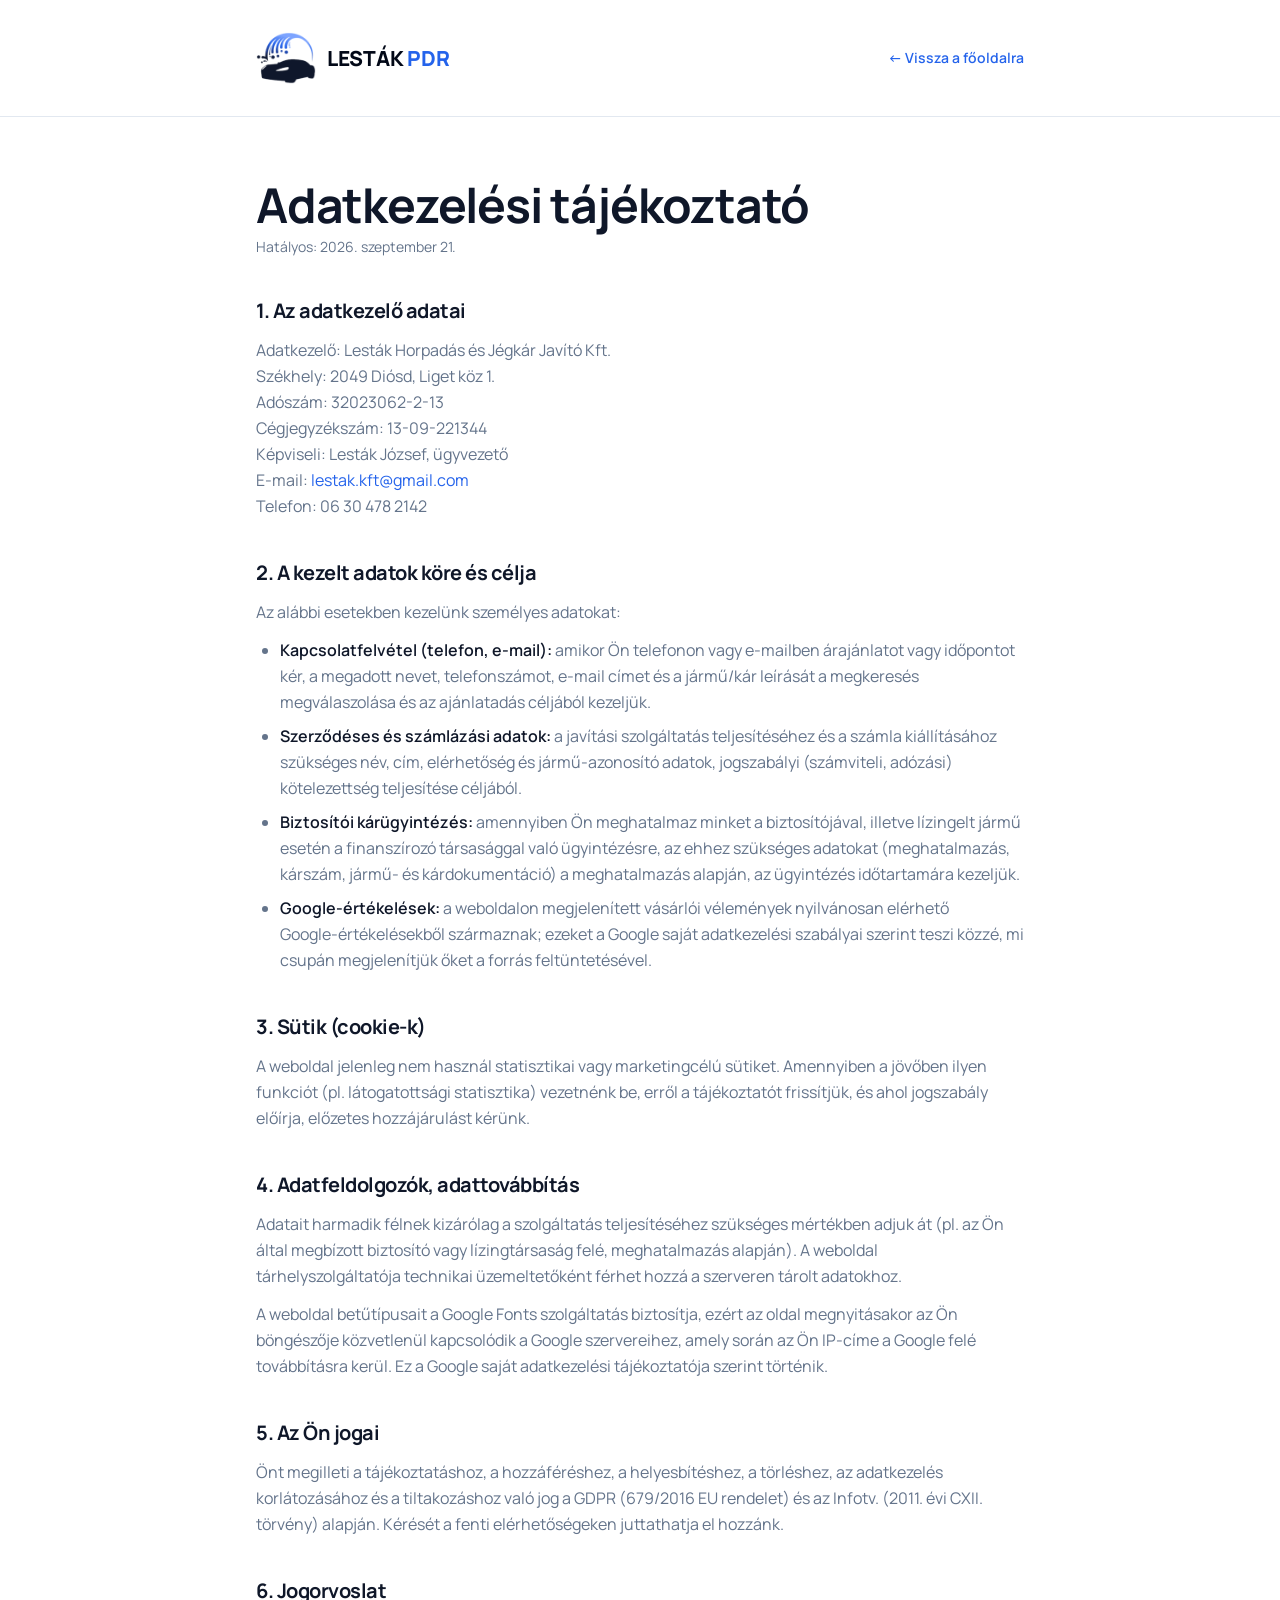
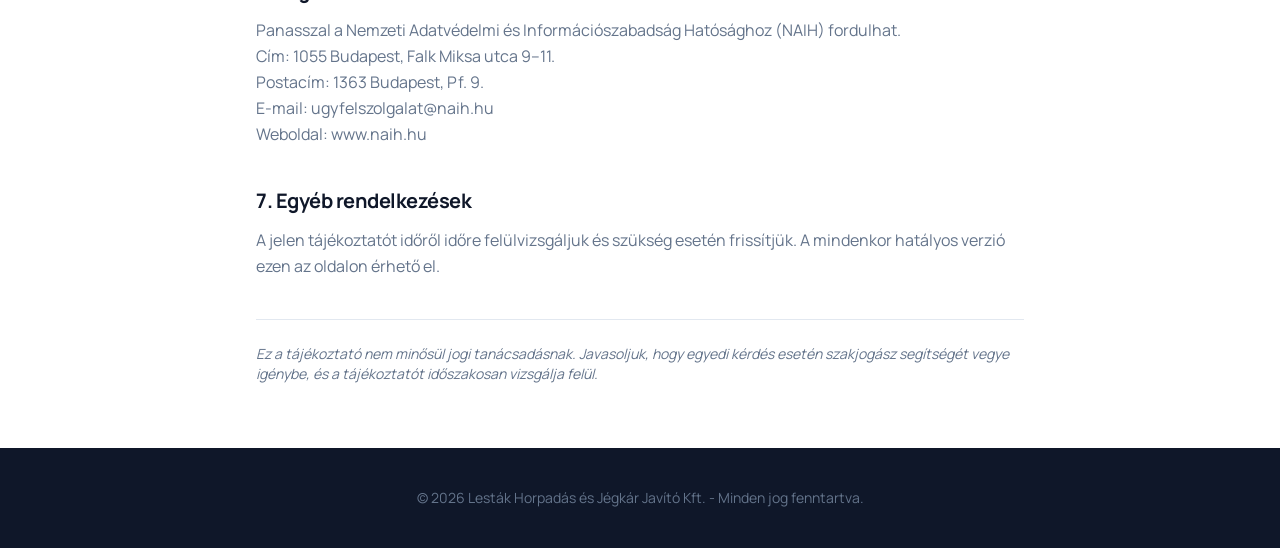
==== commit 794cbe2b: "Add files via upload" ====
--- a/adatkezelesi-tajekoztato.html
+++ b/adatkezelesi-tajekoztato.html
@@ -16,7 +16,7 @@
 
   <header class="px-6 py-8 border-b border-border">
     <div class="max-w-3xl mx-auto flex items-center justify-between">
-      <a href="/" class="brand-logo brand-logo--page" aria-label="Lesták PDR – főoldal"><img class="brand-mark brand-mark--light" src="/assets/logo-mark.png" alt="" width="406" height="354" /><img class="brand-mark brand-mark--dark" src="/assets/logo-mark-dark.png" alt="" width="406" height="354" /><span class="brand-word">LESTÁK <b class="lg-b">PDR</b></span></a>
+      <a href="/" class="brand-logo brand-logo--page" aria-label="Lesták PDR – főoldal"><img class="brand-mark brand-mark--light" src="/assets/logo-mark.png" alt="" width="406" height="354" /><span class="brand-word">LESTÁK <b class="lg-b">PDR</b></span></a>
       <a href="/" class="text-sm font-semibold text-accent hover:underline">← Vissza a főoldalra</a>
     </div>
   </header>
--- a/assets/styles.css
+++ b/assets/styles.css
@@ -1,2 +1,2 @@
 /*! tailwindcss v4.3.3 | MIT License | https://tailwindcss.com */
-@layer properties{@supports (((-webkit-hyphens:none)) and (not (margin-trim:inline))) or ((-moz-orient:inline) and (not (color:rgb(from red r g b)))){*,:before,:after,::backdrop{--tw-translate-x:0;--tw-translate-y:0;--tw-translate-z:0;--tw-rotate-x:initial;--tw-rotate-y:initial;--tw-rotate-z:initial;--tw-skew-x:initial;--tw-skew-y:initial;--tw-space-y-reverse:0;--tw-border-style:solid;--tw-gradient-position:initial;--tw-gradient-from:#0000;--tw-gradient-via:#0000;--tw-gradient-to:#0000;--tw-gradient-stops:initial;--tw-gradient-via-stops:initial;--tw-gradient-from-position:0%;--tw-gradient-via-position:50%;--tw-gradient-to-position:100%;--tw-leading:initial;--tw-font-weight:initial;--tw-tracking:initial;--tw-shadow:0 0 #0000;--tw-shadow-color:initial;--tw-shadow-alpha:100%;--tw-inset-shadow:0 0 #0000;--tw-inset-shadow-color:initial;--tw-inset-shadow-alpha:100%;--tw-ring-color:initial;--tw-ring-shadow:0 0 #0000;--tw-inset-ring-color:initial;--tw-inset-ring-shadow:0 0 #0000;--tw-ring-inset:initial;--tw-ring-offset-width:0px;--tw-ring-offset-color:#fff;--tw-ring-offset-shadow:0 0 #0000;--tw-blur:initial;--tw-brightness:initial;--tw-contrast:initial;--tw-grayscale:initial;--tw-hue-rotate:initial;--tw-invert:initial;--tw-opacity:initial;--tw-saturate:initial;--tw-sepia:initial;--tw-drop-shadow:initial;--tw-drop-shadow-color:initial;--tw-drop-shadow-alpha:100%;--tw-drop-shadow-size:initial;--tw-backdrop-blur:initial;--tw-backdrop-brightness:initial;--tw-backdrop-contrast:initial;--tw-backdrop-grayscale:initial;--tw-backdrop-hue-rotate:initial;--tw-backdrop-invert:initial;--tw-backdrop-opacity:initial;--tw-backdrop-saturate:initial;--tw-backdrop-sepia:initial;--tw-duration:initial;--tw-ease:initial;--tw-scale-x:1;--tw-scale-y:1;--tw-scale-z:1}}}@layer theme{:root,:host{--font-sans:"Manrope", ui-sans-serif, system-ui, sans-serif;--font-mono:ui-monospace, SFMono-Regular, Menlo, Monaco, Consolas, "Liberation Mono", "Courier New", monospace;--color-yellow-400:oklch(85.2% .199 91.936);--color-green-500:oklch(72.3% .219 149.579);--color-green-600:oklch(62.7% .194 149.214);--color-black:#000;--color-white:#fff;--spacing:.25rem;--container-2xl:42rem;--container-3xl:48rem;--container-4xl:56rem;--container-5xl:64rem;--container-6xl:72rem;--container-7xl:80rem;--text-xs:.75rem;--text-xs--line-height:calc(1 / .75);--text-sm:.875rem;--text-sm--line-height:calc(1.25 / .875);--text-base:1rem;--text-base--line-height:calc(1.5 / 1);--text-lg:1.125rem;--text-lg--line-height:calc(1.75 / 1.125);--text-xl:1.25rem;--text-xl--line-height:calc(1.75 / 1.25);--text-2xl:1.5rem;--text-2xl--line-height:calc(2 / 1.5);--text-3xl:1.875rem;--text-3xl--line-height:calc(2.25 / 1.875);--text-4xl:2.25rem;--text-4xl--line-height:calc(2.5 / 2.25);--text-5xl:3rem;--text-5xl--line-height:1;--text-7xl:4.5rem;--text-7xl--line-height:1;--font-weight-medium:500;--font-weight-semibold:600;--font-weight-bold:700;--font-weight-black:900;--tracking-tighter:-.05em;--tracking-tight:-.025em;--tracking-wider:.05em;--tracking-widest:.1em;--leading-snug:1.375;--leading-relaxed:1.625;--radius-xl:.75rem;--radius-2xl:1rem;--radius-3xl:1.5rem;--ease-in-out:cubic-bezier(.4, 0, .2, 1);--blur-sm:8px;--blur-md:12px;--blur-xl:24px;--blur-2xl:40px;--aspect-video:16 / 9;--default-transition-duration:.15s;--default-transition-timing-function:cubic-bezier(.4, 0, .2, 1);--default-font-family:var(--font-sans);--default-mono-font-family:var(--font-mono);--color-border:hsl(var(--border));--color-background:hsl(var(--background));--color-foreground:hsl(var(--foreground));--color-primary:hsl(var(--primary));--color-primary-foreground:hsl(var(--primary-foreground));--color-secondary:hsl(var(--secondary));--color-muted:hsl(var(--muted));--color-muted-foreground:hsl(var(--muted-foreground));--color-accent:hsl(var(--accent));--font-heading:"Manrope", ui-sans-serif, system-ui, sans-serif}}@layer base{*,:after,:before,::backdrop{box-sizing:border-box;border:0 solid;margin:0;padding:0}::file-selector-button{box-sizing:border-box;border:0 solid;margin:0;padding:0}html,:host{-webkit-text-size-adjust:100%;tab-size:4;line-height:1.5;font-family:var(--default-font-family,-apple-system, BlinkMacSystemFont, "Segoe UI", Roboto, "Helvetica Neue", "Noto Sans", Arial, sans-serif, "Apple Color Emoji", "Segoe UI Emoji", "Segoe UI Symbol", "Noto Color Emoji");font-feature-settings:var(--default-font-feature-settings,normal);font-variation-settings:var(--default-font-variation-settings,normal);-webkit-tap-highlight-color:transparent}hr{height:0;color:inherit;border-top-width:1px}abbr:where([title]){-webkit-text-decoration:underline dotted;text-decoration:underline dotted}h1,h2,h3,h4,h5,h6{font-size:inherit;font-weight:inherit}a{color:inherit;-webkit-text-decoration:inherit;-webkit-text-decoration:inherit;-webkit-text-decoration:inherit;text-decoration:inherit}b,strong{font-weight:bolder}code,kbd,samp,pre{font-family:var(--default-mono-font-family,ui-monospace, SFMono-Regular, Menlo, Monaco, Consolas, "Liberation Mono", "Courier New", monospace);font-feature-settings:var(--default-mono-font-feature-settings,normal);font-variation-settings:var(--default-mono-font-variation-settings,normal);font-size:1em}small{font-size:80%}sub,sup{vertical-align:baseline;font-size:75%;line-height:0;position:relative}sub{bottom:-.25em}sup{top:-.5em}table{text-indent:0;border-color:inherit;border-collapse:collapse}:-moz-focusring:where(:not(iframe)){outline:auto}progress{vertical-align:baseline}summary{display:list-item}ol,ul,menu{list-style:none}img,svg,video,canvas,audio,iframe,embed,object{vertical-align:middle;display:block}img,video{max-width:100%;height:auto}button,input,select,optgroup,textarea{font:inherit;font-feature-settings:inherit;font-variation-settings:inherit;letter-spacing:inherit;color:inherit;opacity:1;background-color:#0000;border-radius:0}::file-selector-button{font:inherit;font-feature-settings:inherit;font-variation-settings:inherit;letter-spacing:inherit;color:inherit;opacity:1;background-color:#0000;border-radius:0}:where(select:is([multiple],[size])) optgroup{font-weight:bolder}:where(select:is([multiple],[size])) optgroup option{padding-inline-start:20px}::file-selector-button{margin-inline-end:4px}::placeholder{opacity:1}@supports (not ((-webkit-appearance:-apple-pay-button))) or (contain-intrinsic-size:1px){::placeholder{color:currentColor}@supports (color:color-mix(in lab, red, red)){::placeholder{color:color-mix(in oklab, currentcolor 50%, transparent)}}}textarea{resize:vertical}::-webkit-search-decoration{-webkit-appearance:none}::-webkit-date-and-time-value{min-height:1lh;text-align:inherit}::-webkit-datetime-edit{display:inline-flex}::-webkit-datetime-edit-fields-wrapper{padding:0}::-webkit-datetime-edit{padding-block:0}::-webkit-datetime-edit-year-field{padding-block:0}::-webkit-datetime-edit-month-field{padding-block:0}::-webkit-datetime-edit-day-field{padding-block:0}::-webkit-datetime-edit-hour-field{padding-block:0}::-webkit-datetime-edit-minute-field{padding-block:0}::-webkit-datetime-edit-second-field{padding-block:0}::-webkit-datetime-edit-millisecond-field{padding-block:0}::-webkit-datetime-edit-meridiem-field{padding-block:0}::-webkit-calendar-picker-indicator{line-height:1}:-moz-ui-invalid{box-shadow:none}button,input:where([type=button],[type=reset],[type=submit]){appearance:button}::file-selector-button{appearance:button}::-webkit-inner-spin-button{height:auto}::-webkit-outer-spin-button{height:auto}[hidden]:where(:not([hidden=until-found])){display:none!important}*{border-color:hsl(var(--border))}html{scroll-behavior:smooth;scroll-padding-top:90px}body{font-family:var(--font-sans);background-color:hsl(var(--background));color:hsl(var(--foreground))}h1,h2,h3,h4,h5,h6{font-family:var(--font-heading);letter-spacing:-.025em;font-weight:700}}@layer components{.btn{justify-content:center;align-items:center;gap:calc(var(--spacing) * 2);border-radius:var(--radius-xl);--tw-font-weight:var(--font-weight-bold);font-weight:var(--font-weight-bold);white-space:nowrap;transition-property:all;transition-timing-function:var(--tw-ease,var(--default-transition-timing-function));transition-duration:var(--tw-duration,var(--default-transition-duration));--tw-duration:.2s;transition-duration:.2s;display:inline-flex}.btn-lg{padding-inline:calc(var(--spacing) * 10);padding-block:calc(var(--spacing) * 7);font-size:var(--text-lg);line-height:var(--tw-leading,var(--text-lg--line-height))}.btn-md{padding-inline:calc(var(--spacing) * 8);padding-block:calc(var(--spacing) * 6);font-size:var(--text-base);line-height:var(--tw-leading,var(--text-base--line-height))}.btn-sm{height:calc(var(--spacing) * 10);padding-inline:calc(var(--spacing) * 6);font-size:var(--text-sm);line-height:var(--tw-leading,var(--text-sm--line-height))}.btn-primary{background-color:var(--color-accent);color:var(--color-white);--tw-shadow:0 10px 15px -3px var(--tw-shadow-color,#0000001a), 0 4px 6px -4px var(--tw-shadow-color,#0000001a);box-shadow:var(--tw-inset-shadow), var(--tw-inset-ring-shadow), var(--tw-ring-offset-shadow), var(--tw-ring-shadow), var(--tw-shadow);--tw-shadow-color:color-mix(in srgb, hsl(var(--accent)) 20%, transparent)}@supports (color:color-mix(in lab, red, red)){.btn-primary{--tw-shadow-color:color-mix(in oklab, color-mix(in oklab, var(--color-accent) 20%, transparent) var(--tw-shadow-alpha), transparent)}}@media (hover:hover){.btn-primary:hover{background-color:color-mix(in srgb, hsl(var(--accent)) 90%, transparent)}@supports (color:color-mix(in lab, red, red)){.btn-primary:hover{background-color:color-mix(in oklab, var(--color-accent) 90%, transparent)}}}.btn-outline{border-style:var(--tw-border-style);border-width:1px;border-color:color-mix(in srgb, hsl(var(--primary)) 20%, transparent)}@supports (color:color-mix(in lab, red, red)){.btn-outline{border-color:color-mix(in oklab, var(--color-primary) 20%, transparent)}}.btn-outline{color:var(--color-primary)}@media (hover:hover){.btn-outline:hover{background-color:color-mix(in srgb, hsl(var(--primary)) 5%, transparent)}@supports (color:color-mix(in lab, red, red)){.btn-outline:hover{background-color:color-mix(in oklab, var(--color-primary) 5%, transparent)}}}.btn-outline-accent{border-style:var(--tw-border-style);border-width:1px;border-color:var(--color-accent);color:var(--color-accent)}@media (hover:hover){.btn-outline-accent:hover{background-color:var(--color-accent);color:var(--color-white)}}.btn-ghost{border-style:var(--tw-border-style);border-width:1px;border-color:#ffffff4d}@supports (color:color-mix(in lab, red, red)){.btn-ghost{border-color:color-mix(in oklab, var(--color-white) 30%, transparent)}}.btn-ghost{background-color:color-mix(in srgb, hsl(var(--primary)) 70%, transparent)}@supports (color:color-mix(in lab, red, red)){.btn-ghost{background-color:color-mix(in oklab, var(--color-primary) 70%, transparent)}}.btn-ghost{color:var(--color-white);--tw-backdrop-blur:blur(var(--blur-sm));-webkit-backdrop-filter:var(--tw-backdrop-blur,) var(--tw-backdrop-brightness,) var(--tw-backdrop-contrast,) var(--tw-backdrop-grayscale,) var(--tw-backdrop-hue-rotate,) var(--tw-backdrop-invert,) var(--tw-backdrop-opacity,) var(--tw-backdrop-saturate,) var(--tw-backdrop-sepia,);backdrop-filter:var(--tw-backdrop-blur,) var(--tw-backdrop-brightness,) var(--tw-backdrop-contrast,) var(--tw-backdrop-grayscale,) var(--tw-backdrop-hue-rotate,) var(--tw-backdrop-invert,) var(--tw-backdrop-opacity,) var(--tw-backdrop-saturate,) var(--tw-backdrop-sepia,)}@media (hover:hover){.btn-ghost:hover{background-color:color-mix(in srgb, hsl(var(--primary)) 80%, transparent)}@supports (color:color-mix(in lab, red, red)){.btn-ghost:hover{background-color:color-mix(in oklab, var(--color-primary) 80%, transparent)}}}}@layer utilities{.absolute{position:absolute}.fixed{position:fixed}.relative{position:relative}.inset-0{inset:0}.top-0{top:0}.top-4{top:calc(var(--spacing) * 4)}.top-6{top:calc(var(--spacing) * 6)}.top-\[72px\]{top:72px}.right-0{right:0}.right-6{right:calc(var(--spacing) * 6)}.bottom-6{bottom:calc(var(--spacing) * 6)}.left-0{left:0}.left-4{left:calc(var(--spacing) * 4)}.left-6{left:calc(var(--spacing) * 6)}.z-0{z-index:0}.z-10{z-index:10}.z-40{z-index:40}.z-50{z-index:50}.order-1{order:1}.order-2{order:2}.mx-auto{margin-inline:auto}.mt-1{margin-top:var(--spacing)}.mt-8{margin-top:calc(var(--spacing) * 8)}.mt-10{margin-top:calc(var(--spacing) * 10)}.mt-12{margin-top:calc(var(--spacing) * 12)}.mt-auto{margin-top:auto}.mr-2{margin-right:calc(var(--spacing) * 2)}.mb-1{margin-bottom:var(--spacing)}.mb-2{margin-bottom:calc(var(--spacing) * 2)}.mb-4{margin-bottom:calc(var(--spacing) * 4)}.mb-6{margin-bottom:calc(var(--spacing) * 6)}.mb-8{margin-bottom:calc(var(--spacing) * 8)}.mb-10{margin-bottom:calc(var(--spacing) * 10)}.mb-12{margin-bottom:calc(var(--spacing) * 12)}.mb-14{margin-bottom:calc(var(--spacing) * 14)}.mb-16{margin-bottom:calc(var(--spacing) * 16)}.ml-1{margin-left:var(--spacing)}.ml-2{margin-left:calc(var(--spacing) * 2)}.block{display:block}.flex{display:flex}.grid{display:grid}.hidden{display:none}.inline-block{display:inline-block}.inline-flex{display:inline-flex}.aspect-\[4\/3\]{aspect-ratio:4/3}.aspect-\[4\/5\]{aspect-ratio:4/5}.aspect-square{aspect-ratio:1}.aspect-video{aspect-ratio:var(--aspect-video)}.h-4{height:calc(var(--spacing) * 4)}.h-5{height:calc(var(--spacing) * 5)}.h-6{height:calc(var(--spacing) * 6)}.h-8{height:calc(var(--spacing) * 8)}.h-10{height:calc(var(--spacing) * 10)}.h-14{height:calc(var(--spacing) * 14)}.h-48{height:calc(var(--spacing) * 48)}.h-auto{height:auto}.h-fit{height:fit-content}.h-full{height:100%}.h-screen{height:100vh}.min-h-screen{min-height:100vh}.w-4{width:calc(var(--spacing) * 4)}.w-5{width:calc(var(--spacing) * 5)}.w-6{width:calc(var(--spacing) * 6)}.w-8{width:calc(var(--spacing) * 8)}.w-10{width:calc(var(--spacing) * 10)}.w-14{width:calc(var(--spacing) * 14)}.w-full{width:100%}.max-w-2xl{max-width:var(--container-2xl)}.max-w-3xl{max-width:var(--container-3xl)}.max-w-4xl{max-width:var(--container-4xl)}.max-w-5xl{max-width:var(--container-5xl)}.max-w-6xl{max-width:var(--container-6xl)}.max-w-7xl{max-width:var(--container-7xl)}.shrink-0{flex-shrink:0}.translate-x-0{--tw-translate-x:0px;translate:var(--tw-translate-x) var(--tw-translate-y)}.translate-x-full{--tw-translate-x:100%;translate:var(--tw-translate-x) var(--tw-translate-y)}.transform{transform:var(--tw-rotate-x,) var(--tw-rotate-y,) var(--tw-rotate-z,) var(--tw-skew-x,) var(--tw-skew-y,)}.cursor-pointer{cursor:pointer}.cursor-zoom-in{cursor:zoom-in}.list-disc{list-style-type:disc}.grid-cols-1{grid-template-columns:repeat(1,minmax(0,1fr))}.grid-cols-2{grid-template-columns:repeat(2,minmax(0,1fr))}.flex-col{flex-direction:column}.flex-wrap{flex-wrap:wrap}.items-center{align-items:center}.items-end{align-items:flex-end}.items-start{align-items:flex-start}.justify-between{justify-content:space-between}.justify-center{justify-content:center}.gap-0\.5{gap:calc(var(--spacing) * .5)}.gap-1{gap:var(--spacing)}.gap-2{gap:calc(var(--spacing) * 2)}.gap-3{gap:calc(var(--spacing) * 3)}.gap-4{gap:calc(var(--spacing) * 4)}.gap-6{gap:calc(var(--spacing) * 6)}.gap-8{gap:calc(var(--spacing) * 8)}.gap-12{gap:calc(var(--spacing) * 12)}.gap-16{gap:calc(var(--spacing) * 16)}:where(.space-y-2>:not(:last-child)){--tw-space-y-reverse:0;margin-block-start:calc(calc(var(--spacing) * 2) * var(--tw-space-y-reverse));margin-block-end:calc(calc(var(--spacing) * 2) * calc(1 - var(--tw-space-y-reverse)))}:where(.space-y-3>:not(:last-child)){--tw-space-y-reverse:0;margin-block-start:calc(calc(var(--spacing) * 3) * var(--tw-space-y-reverse));margin-block-end:calc(calc(var(--spacing) * 3) * calc(1 - var(--tw-space-y-reverse)))}:where(.space-y-4>:not(:last-child)){--tw-space-y-reverse:0;margin-block-start:calc(calc(var(--spacing) * 4) * var(--tw-space-y-reverse));margin-block-end:calc(calc(var(--spacing) * 4) * calc(1 - var(--tw-space-y-reverse)))}:where(.space-y-6>:not(:last-child)){--tw-space-y-reverse:0;margin-block-start:calc(calc(var(--spacing) * 6) * var(--tw-space-y-reverse));margin-block-end:calc(calc(var(--spacing) * 6) * calc(1 - var(--tw-space-y-reverse)))}:where(.space-y-8>:not(:last-child)){--tw-space-y-reverse:0;margin-block-start:calc(calc(var(--spacing) * 8) * var(--tw-space-y-reverse));margin-block-end:calc(calc(var(--spacing) * 8) * calc(1 - var(--tw-space-y-reverse)))}:where(.space-y-10>:not(:last-child)){--tw-space-y-reverse:0;margin-block-start:calc(calc(var(--spacing) * 10) * var(--tw-space-y-reverse));margin-block-end:calc(calc(var(--spacing) * 10) * calc(1 - var(--tw-space-y-reverse)))}.overflow-hidden{overflow:hidden}.overflow-y-auto{overflow-y:auto}.rounded{border-radius:.25rem}.rounded-2xl{border-radius:var(--radius-2xl)}.rounded-3xl{border-radius:var(--radius-3xl)}.rounded-full{border-radius:3.40282e38px}.rounded-xl{border-radius:var(--radius-xl)}.border{border-style:var(--tw-border-style);border-width:1px}.border-t{border-top-style:var(--tw-border-style);border-top-width:1px}.border-b{border-bottom-style:var(--tw-border-style);border-bottom-width:1px}.border-l{border-left-style:var(--tw-border-style);border-left-width:1px}.border-none{--tw-border-style:none;border-style:none}.border-accent{border-color:var(--color-accent)}.border-accent\/10{border-color:color-mix(in srgb, hsl(var(--accent)) 10%, transparent)}@supports (color:color-mix(in lab, red, red)){.border-accent\/10{border-color:color-mix(in oklab, var(--color-accent) 10%, transparent)}}.border-border{border-color:var(--color-border)}.border-border\/50{border-color:color-mix(in srgb, hsl(var(--border)) 50%, transparent)}@supports (color:color-mix(in lab, red, red)){.border-border\/50{border-color:color-mix(in oklab, var(--color-border) 50%, transparent)}}.border-green-500\/20{border-color:#00c75833}@supports (color:color-mix(in lab, red, red)){.border-green-500\/20{border-color:color-mix(in oklab, var(--color-green-500) 20%, transparent)}}.border-primary\/20{border-color:color-mix(in srgb, hsl(var(--primary)) 20%, transparent)}@supports (color:color-mix(in lab, red, red)){.border-primary\/20{border-color:color-mix(in oklab, var(--color-primary) 20%, transparent)}}.border-white\/10{border-color:#ffffff1a}@supports (color:color-mix(in lab, red, red)){.border-white\/10{border-color:color-mix(in oklab, var(--color-white) 10%, transparent)}}.border-white\/20{border-color:#fff3}@supports (color:color-mix(in lab, red, red)){.border-white\/20{border-color:color-mix(in oklab, var(--color-white) 20%, transparent)}}.bg-accent{background-color:var(--color-accent)}.bg-accent\/5{background-color:color-mix(in srgb, hsl(var(--accent)) 5%, transparent)}@supports (color:color-mix(in lab, red, red)){.bg-accent\/5{background-color:color-mix(in oklab, var(--color-accent) 5%, transparent)}}.bg-accent\/10{background-color:color-mix(in srgb, hsl(var(--accent)) 10%, transparent)}@supports (color:color-mix(in lab, red, red)){.bg-accent\/10{background-color:color-mix(in oklab, var(--color-accent) 10%, transparent)}}.bg-accent\/20{background-color:color-mix(in srgb, hsl(var(--accent)) 20%, transparent)}@supports (color:color-mix(in lab, red, red)){.bg-accent\/20{background-color:color-mix(in oklab, var(--color-accent) 20%, transparent)}}.bg-background{background-color:var(--color-background)}.bg-background\/80{background-color:color-mix(in srgb, hsl(var(--background)) 80%, transparent)}@supports (color:color-mix(in lab, red, red)){.bg-background\/80{background-color:color-mix(in oklab, var(--color-background) 80%, transparent)}}.bg-background\/98{background-color:color-mix(in srgb, hsl(var(--background)) 98%, transparent)}@supports (color:color-mix(in lab, red, red)){.bg-background\/98{background-color:color-mix(in oklab, var(--color-background) 98%, transparent)}}.bg-black\/70{background-color:#000000b3}@supports (color:color-mix(in lab, red, red)){.bg-black\/70{background-color:color-mix(in oklab, var(--color-black) 70%, transparent)}}.bg-green-500\/10{background-color:#00c7581a}@supports (color:color-mix(in lab, red, red)){.bg-green-500\/10{background-color:color-mix(in oklab, var(--color-green-500) 10%, transparent)}}.bg-muted{background-color:var(--color-muted)}.bg-primary{background-color:var(--color-primary)}.bg-primary\/40{background-color:color-mix(in srgb, hsl(var(--primary)) 40%, transparent)}@supports (color:color-mix(in lab, red, red)){.bg-primary\/40{background-color:color-mix(in oklab, var(--color-primary) 40%, transparent)}}.bg-secondary{background-color:var(--color-secondary)}.bg-transparent{background-color:#0000}.bg-white{background-color:var(--color-white)}.bg-white\/5{background-color:#ffffff0d}@supports (color:color-mix(in lab, red, red)){.bg-white\/5{background-color:color-mix(in oklab, var(--color-white) 5%, transparent)}}.bg-white\/10{background-color:#ffffff1a}@supports (color:color-mix(in lab, red, red)){.bg-white\/10{background-color:color-mix(in oklab, var(--color-white) 10%, transparent)}}.bg-white\/90{background-color:#ffffffe6}@supports (color:color-mix(in lab, red, red)){.bg-white\/90{background-color:color-mix(in oklab, var(--color-white) 90%, transparent)}}.bg-gradient-to-r{--tw-gradient-position:to right in oklab;background-image:linear-gradient(var(--tw-gradient-stops))}.bg-gradient-to-t{--tw-gradient-position:to top in oklab;background-image:linear-gradient(var(--tw-gradient-stops))}.from-background{--tw-gradient-from:var(--color-background);--tw-gradient-stops:var(--tw-gradient-via-stops,var(--tw-gradient-position), var(--tw-gradient-from) var(--tw-gradient-from-position), var(--tw-gradient-to) var(--tw-gradient-to-position))}.from-primary\/90{--tw-gradient-from:color-mix(in srgb, hsl(var(--primary)) 90%, transparent)}@supports (color:color-mix(in lab, red, red)){.from-primary\/90{--tw-gradient-from:color-mix(in oklab, var(--color-primary) 90%, transparent)}}.from-primary\/90{--tw-gradient-stops:var(--tw-gradient-via-stops,var(--tw-gradient-position), var(--tw-gradient-from) var(--tw-gradient-from-position), var(--tw-gradient-to) var(--tw-gradient-to-position))}.via-background\/60{--tw-gradient-via:color-mix(in srgb, hsl(var(--background)) 60%, transparent)}@supports (color:color-mix(in lab, red, red)){.via-background\/60{--tw-gradient-via:color-mix(in oklab, var(--color-background) 60%, transparent)}}.via-background\/60{--tw-gradient-via-stops:var(--tw-gradient-position), var(--tw-gradient-from) var(--tw-gradient-from-position), var(--tw-gradient-via) var(--tw-gradient-via-position), var(--tw-gradient-to) var(--tw-gradient-to-position);--tw-gradient-stops:var(--tw-gradient-via-stops)}.via-primary\/40{--tw-gradient-via:color-mix(in srgb, hsl(var(--primary)) 40%, transparent)}@supports (color:color-mix(in lab, red, red)){.via-primary\/40{--tw-gradient-via:color-mix(in oklab, var(--color-primary) 40%, transparent)}}.via-primary\/40{--tw-gradient-via-stops:var(--tw-gradient-position), var(--tw-gradient-from) var(--tw-gradient-from-position), var(--tw-gradient-via) var(--tw-gradient-via-position), var(--tw-gradient-to) var(--tw-gradient-to-position);--tw-gradient-stops:var(--tw-gradient-via-stops)}.to-transparent{--tw-gradient-to:transparent;--tw-gradient-stops:var(--tw-gradient-via-stops,var(--tw-gradient-position), var(--tw-gradient-from) var(--tw-gradient-from-position), var(--tw-gradient-to) var(--tw-gradient-to-position))}.object-contain{object-fit:contain}.object-cover{object-fit:cover}.p-0{padding:0}.p-2{padding:calc(var(--spacing) * 2)}.p-2\.5{padding:calc(var(--spacing) * 2.5)}.p-3{padding:calc(var(--spacing) * 3)}.p-4{padding:calc(var(--spacing) * 4)}.p-6{padding:calc(var(--spacing) * 6)}.p-8{padding:calc(var(--spacing) * 8)}.px-4{padding-inline:calc(var(--spacing) * 4)}.px-5{padding-inline:calc(var(--spacing) * 5)}.px-6{padding-inline:calc(var(--spacing) * 6)}.px-8{padding-inline:calc(var(--spacing) * 8)}.px-10{padding-inline:calc(var(--spacing) * 10)}.py-1{padding-block:var(--spacing)}.py-1\.5{padding-block:calc(var(--spacing) * 1.5)}.py-2{padding-block:calc(var(--spacing) * 2)}.py-3{padding-block:calc(var(--spacing) * 3)}.py-4{padding-block:calc(var(--spacing) * 4)}.py-6{padding-block:calc(var(--spacing) * 6)}.py-7{padding-block:calc(var(--spacing) * 7)}.py-8{padding-block:calc(var(--spacing) * 8)}.py-10{padding-block:calc(var(--spacing) * 10)}.py-16{padding-block:calc(var(--spacing) * 16)}.py-24{padding-block:calc(var(--spacing) * 24)}.pt-0{padding-top:0}.pt-6{padding-top:calc(var(--spacing) * 6)}.pt-8{padding-top:calc(var(--spacing) * 8)}.pt-20{padding-top:calc(var(--spacing) * 20)}.pb-4{padding-bottom:calc(var(--spacing) * 4)}.pb-8{padding-bottom:calc(var(--spacing) * 8)}.pb-10{padding-bottom:calc(var(--spacing) * 10)}.pl-6{padding-left:calc(var(--spacing) * 6)}.pl-8{padding-left:calc(var(--spacing) * 8)}.text-center{text-align:center}.text-left{text-align:left}.font-heading{font-family:var(--font-heading)}.text-2xl{font-size:var(--text-2xl);line-height:var(--tw-leading,var(--text-2xl--line-height))}.text-3xl{font-size:var(--text-3xl);line-height:var(--tw-leading,var(--text-3xl--line-height))}.text-4xl{font-size:var(--text-4xl);line-height:var(--tw-leading,var(--text-4xl--line-height))}.text-5xl{font-size:var(--text-5xl);line-height:var(--tw-leading,var(--text-5xl--line-height))}.text-lg{font-size:var(--text-lg);line-height:var(--tw-leading,var(--text-lg--line-height))}.text-sm{font-size:var(--text-sm);line-height:var(--tw-leading,var(--text-sm--line-height))}.text-xl{font-size:var(--text-xl);line-height:var(--tw-leading,var(--text-xl--line-height))}.text-xs{font-size:var(--text-xs);line-height:var(--tw-leading,var(--text-xs--line-height))}.text-\[10px\]{font-size:10px}.leading-\[1\.1\]{--tw-leading:1.1;line-height:1.1}.leading-\[1\.2\]{--tw-leading:1.2;line-height:1.2}.leading-relaxed{--tw-leading:var(--leading-relaxed);line-height:var(--leading-relaxed)}.leading-snug{--tw-leading:var(--leading-snug);line-height:var(--leading-snug)}.font-black{--tw-font-weight:var(--font-weight-black);font-weight:var(--font-weight-black)}.font-bold{--tw-font-weight:var(--font-weight-bold);font-weight:var(--font-weight-bold)}.font-medium{--tw-font-weight:var(--font-weight-medium);font-weight:var(--font-weight-medium)}.font-semibold{--tw-font-weight:var(--font-weight-semibold);font-weight:var(--font-weight-semibold)}.tracking-tight{--tw-tracking:var(--tracking-tight);letter-spacing:var(--tracking-tight)}.tracking-tighter{--tw-tracking:var(--tracking-tighter);letter-spacing:var(--tracking-tighter)}.tracking-wider{--tw-tracking:var(--tracking-wider);letter-spacing:var(--tracking-wider)}.tracking-widest{--tw-tracking:var(--tracking-widest);letter-spacing:var(--tracking-widest)}.whitespace-normal{white-space:normal}.whitespace-nowrap{white-space:nowrap}.text-accent{color:var(--color-accent)}.text-foreground{color:var(--color-foreground)}.text-green-600{color:var(--color-green-600)}.text-muted-foreground{color:var(--color-muted-foreground)}.text-primary{color:var(--color-primary)}.text-primary-foreground{color:var(--color-primary-foreground)}.text-white{color:var(--color-white)}.text-white\/40{color:#fff6}@supports (color:color-mix(in lab, red, red)){.text-white\/40{color:color-mix(in oklab, var(--color-white) 40%, transparent)}}.text-white\/60{color:#fff9}@supports (color:color-mix(in lab, red, red)){.text-white\/60{color:color-mix(in oklab, var(--color-white) 60%, transparent)}}.text-yellow-400{color:var(--color-yellow-400)}.uppercase{text-transform:uppercase}.italic{font-style:italic}.opacity-0{opacity:0}.opacity-80{opacity:.8}.shadow{--tw-shadow:0 1px 3px 0 var(--tw-shadow-color,#0000001a), 0 1px 2px -1px var(--tw-shadow-color,#0000001a);box-shadow:var(--tw-inset-shadow), var(--tw-inset-ring-shadow), var(--tw-ring-offset-shadow), var(--tw-ring-shadow), var(--tw-shadow)}.shadow-2xl{--tw-shadow:0 25px 50px -12px var(--tw-shadow-color,#00000040);box-shadow:var(--tw-inset-shadow), var(--tw-inset-ring-shadow), var(--tw-ring-offset-shadow), var(--tw-ring-shadow), var(--tw-shadow)}.shadow-lg{--tw-shadow:0 10px 15px -3px var(--tw-shadow-color,#0000001a), 0 4px 6px -4px var(--tw-shadow-color,#0000001a);box-shadow:var(--tw-inset-shadow), var(--tw-inset-ring-shadow), var(--tw-ring-offset-shadow), var(--tw-ring-shadow), var(--tw-shadow)}.shadow-md{--tw-shadow:0 4px 6px -1px var(--tw-shadow-color,#0000001a), 0 2px 4px -2px var(--tw-shadow-color,#0000001a);box-shadow:var(--tw-inset-shadow), var(--tw-inset-ring-shadow), var(--tw-ring-offset-shadow), var(--tw-ring-shadow), var(--tw-shadow)}.shadow-sm{--tw-shadow:0 1px 3px 0 var(--tw-shadow-color,#0000001a), 0 1px 2px -1px var(--tw-shadow-color,#0000001a);box-shadow:var(--tw-inset-shadow), var(--tw-inset-ring-shadow), var(--tw-ring-offset-shadow), var(--tw-ring-shadow), var(--tw-shadow)}.shadow-xl{--tw-shadow:0 20px 25px -5px var(--tw-shadow-color,#0000001a), 0 8px 10px -6px var(--tw-shadow-color,#0000001a);box-shadow:var(--tw-inset-shadow), var(--tw-inset-ring-shadow), var(--tw-ring-offset-shadow), var(--tw-ring-shadow), var(--tw-shadow)}.shadow-accent\/20{--tw-shadow-color:color-mix(in srgb, hsl(var(--accent)) 20%, transparent)}@supports (color:color-mix(in lab, red, red)){.shadow-accent\/20{--tw-shadow-color:color-mix(in oklab, color-mix(in oklab, var(--color-accent) 20%, transparent) var(--tw-shadow-alpha), transparent)}}.shadow-accent\/40{--tw-shadow-color:color-mix(in srgb, hsl(var(--accent)) 40%, transparent)}@supports (color:color-mix(in lab, red, red)){.shadow-accent\/40{--tw-shadow-color:color-mix(in oklab, color-mix(in oklab, var(--color-accent) 40%, transparent) var(--tw-shadow-alpha), transparent)}}.brightness-\[0\.5\]{--tw-brightness:brightness(.5);filter:var(--tw-blur,) var(--tw-brightness,) var(--tw-contrast,) var(--tw-grayscale,) var(--tw-hue-rotate,) var(--tw-invert,) var(--tw-saturate,) var(--tw-sepia,) var(--tw-drop-shadow,)}.backdrop-blur-2xl{--tw-backdrop-blur:blur(var(--blur-2xl));-webkit-backdrop-filter:var(--tw-backdrop-blur,) var(--tw-backdrop-brightness,) var(--tw-backdrop-contrast,) var(--tw-backdrop-grayscale,) var(--tw-backdrop-hue-rotate,) var(--tw-backdrop-invert,) var(--tw-backdrop-opacity,) var(--tw-backdrop-saturate,) var(--tw-backdrop-sepia,);backdrop-filter:var(--tw-backdrop-blur,) var(--tw-backdrop-brightness,) var(--tw-backdrop-contrast,) var(--tw-backdrop-grayscale,) var(--tw-backdrop-hue-rotate,) var(--tw-backdrop-invert,) var(--tw-backdrop-opacity,) var(--tw-backdrop-saturate,) var(--tw-backdrop-sepia,)}.backdrop-blur-md{--tw-backdrop-blur:blur(var(--blur-md));-webkit-backdrop-filter:var(--tw-backdrop-blur,) var(--tw-backdrop-brightness,) var(--tw-backdrop-contrast,) var(--tw-backdrop-grayscale,) var(--tw-backdrop-hue-rotate,) var(--tw-backdrop-invert,) var(--tw-backdrop-opacity,) var(--tw-backdrop-saturate,) var(--tw-backdrop-sepia,);backdrop-filter:var(--tw-backdrop-blur,) var(--tw-backdrop-brightness,) var(--tw-backdrop-contrast,) var(--tw-backdrop-grayscale,) var(--tw-backdrop-hue-rotate,) var(--tw-backdrop-invert,) var(--tw-backdrop-opacity,) var(--tw-backdrop-saturate,) var(--tw-backdrop-sepia,)}.backdrop-blur-sm{--tw-backdrop-blur:blur(var(--blur-sm));-webkit-backdrop-filter:var(--tw-backdrop-blur,) var(--tw-backdrop-brightness,) var(--tw-backdrop-contrast,) var(--tw-backdrop-grayscale,) var(--tw-backdrop-hue-rotate,) var(--tw-backdrop-invert,) var(--tw-backdrop-opacity,) var(--tw-backdrop-saturate,) var(--tw-backdrop-sepia,);backdrop-filter:var(--tw-backdrop-blur,) var(--tw-backdrop-brightness,) var(--tw-backdrop-contrast,) var(--tw-backdrop-grayscale,) var(--tw-backdrop-hue-rotate,) var(--tw-backdrop-invert,) var(--tw-backdrop-opacity,) var(--tw-backdrop-saturate,) var(--tw-backdrop-sepia,)}.backdrop-blur-xl{--tw-backdrop-blur:blur(var(--blur-xl));-webkit-backdrop-filter:var(--tw-backdrop-blur,) var(--tw-backdrop-brightness,) var(--tw-backdrop-contrast,) var(--tw-backdrop-grayscale,) var(--tw-backdrop-hue-rotate,) var(--tw-backdrop-invert,) var(--tw-backdrop-opacity,) var(--tw-backdrop-saturate,) var(--tw-backdrop-sepia,);backdrop-filter:var(--tw-backdrop-blur,) var(--tw-backdrop-brightness,) var(--tw-backdrop-contrast,) var(--tw-backdrop-grayscale,) var(--tw-backdrop-hue-rotate,) var(--tw-backdrop-invert,) var(--tw-backdrop-opacity,) var(--tw-backdrop-saturate,) var(--tw-backdrop-sepia,)}.transition-all{transition-property:all;transition-timing-function:var(--tw-ease,var(--default-transition-timing-function));transition-duration:var(--tw-duration,var(--default-transition-duration))}.transition-colors{transition-property:color,background-color,border-color,outline-color,text-decoration-color,fill,stroke,--tw-gradient-from,--tw-gradient-via,--tw-gradient-to;transition-timing-function:var(--tw-ease,var(--default-transition-timing-function));transition-duration:var(--tw-duration,var(--default-transition-duration))}.transition-opacity{transition-property:opacity;transition-timing-function:var(--tw-ease,var(--default-transition-timing-function));transition-duration:var(--tw-duration,var(--default-transition-duration))}.transition-transform{transition-property:transform,translate,scale,rotate;transition-timing-function:var(--tw-ease,var(--default-transition-timing-function));transition-duration:var(--tw-duration,var(--default-transition-duration))}.duration-300{--tw-duration:.3s;transition-duration:.3s}.duration-500{--tw-duration:.5s;transition-duration:.5s}.duration-700{--tw-duration:.7s;transition-duration:.7s}.ease-in-out{--tw-ease:var(--ease-in-out);transition-timing-function:var(--ease-in-out)}@media (hover:hover){.group-hover\:scale-110:is(:where(.group):hover *){--tw-scale-x:110%;--tw-scale-y:110%;--tw-scale-z:110%;scale:var(--tw-scale-x) var(--tw-scale-y)}.group-hover\:bg-accent:is(:where(.group):hover *){background-color:var(--color-accent)}.group-hover\:bg-primary\/20:is(:where(.group):hover *){background-color:color-mix(in srgb, hsl(var(--primary)) 20%, transparent)}@supports (color:color-mix(in lab, red, red)){.group-hover\:bg-primary\/20:is(:where(.group):hover *){background-color:color-mix(in oklab, var(--color-primary) 20%, transparent)}}.group-hover\:text-white:is(:where(.group):hover *){color:var(--color-white)}.group-hover\:opacity-90:is(:where(.group):hover *){opacity:.9}.group-hover\/zoom\:opacity-100:is(:where(.group\/zoom):hover *){opacity:1}.hover\:bg-accent:hover{background-color:var(--color-accent)}.hover\:bg-accent\/10:hover{background-color:color-mix(in srgb, hsl(var(--accent)) 10%, transparent)}@supports (color:color-mix(in lab, red, red)){.hover\:bg-accent\/10:hover{background-color:color-mix(in oklab, var(--color-accent) 10%, transparent)}}.hover\:bg-accent\/90:hover{background-color:color-mix(in srgb, hsl(var(--accent)) 90%, transparent)}@supports (color:color-mix(in lab, red, red)){.hover\:bg-accent\/90:hover{background-color:color-mix(in oklab, var(--color-accent) 90%, transparent)}}.hover\:bg-secondary:hover{background-color:var(--color-secondary)}.hover\:bg-secondary\/80:hover{background-color:color-mix(in srgb, hsl(var(--secondary)) 80%, transparent)}@supports (color:color-mix(in lab, red, red)){.hover\:bg-secondary\/80:hover{background-color:color-mix(in oklab, var(--color-secondary) 80%, transparent)}}.hover\:bg-white\/10:hover{background-color:#ffffff1a}@supports (color:color-mix(in lab, red, red)){.hover\:bg-white\/10:hover{background-color:color-mix(in oklab, var(--color-white) 10%, transparent)}}.hover\:text-accent:hover{color:var(--color-accent)}.hover\:text-white:hover{color:var(--color-white)}.hover\:no-underline:hover{text-decoration-line:none}.hover\:underline:hover{text-decoration-line:underline}.hover\:shadow-2xl:hover{--tw-shadow:0 25px 50px -12px var(--tw-shadow-color,#00000040);box-shadow:var(--tw-inset-shadow), var(--tw-inset-ring-shadow), var(--tw-ring-offset-shadow), var(--tw-ring-shadow), var(--tw-shadow)}.hover\:shadow-xl:hover{--tw-shadow:0 20px 25px -5px var(--tw-shadow-color,#0000001a), 0 8px 10px -6px var(--tw-shadow-color,#0000001a);box-shadow:var(--tw-inset-shadow), var(--tw-inset-ring-shadow), var(--tw-ring-offset-shadow), var(--tw-ring-shadow), var(--tw-shadow)}}@media (min-width:40rem){.sm\:grid-cols-2{grid-template-columns:repeat(2,minmax(0,1fr))}.sm\:flex-row{flex-direction:row}}@media (min-width:48rem){.md\:order-1{order:1}.md\:order-2{order:2}.md\:grid-cols-2{grid-template-columns:repeat(2,minmax(0,1fr))}.md\:grid-cols-4{grid-template-columns:repeat(4,minmax(0,1fr))}.md\:flex-row{flex-direction:row}.md\:p-8{padding:calc(var(--spacing) * 8)}.md\:text-left{text-align:left}.md\:text-4xl{font-size:var(--text-4xl);line-height:var(--tw-leading,var(--text-4xl--line-height))}.md\:text-5xl{font-size:var(--text-5xl);line-height:var(--tw-leading,var(--text-5xl--line-height))}.md\:text-7xl{font-size:var(--text-7xl);line-height:var(--tw-leading,var(--text-7xl--line-height))}}@media (min-width:64rem){.lg\:block{display:block}.lg\:flex{display:flex}.lg\:hidden{display:none}.lg\:grid-cols-2{grid-template-columns:repeat(2,minmax(0,1fr))}.lg\:grid-cols-3{grid-template-columns:repeat(3,minmax(0,1fr))}.lg\:grid-cols-4{grid-template-columns:repeat(4,minmax(0,1fr))}}@media (min-width:80rem){.xl\:flex{display:flex}.xl\:hidden{display:none}}}:root{--background:0 0% 100%;--foreground:222.2 84% 4.9%;--card:0 0% 100%;--card-foreground:222.2 84% 4.9%;--popover:0 0% 100%;--popover-foreground:222.2 84% 4.9%;--primary:222 47% 11%;--primary-foreground:0 0% 100%;--secondary:210 40% 96.1%;--secondary-foreground:222.2 47.4% 11.2%;--muted:210 40% 96.1%;--muted-foreground:215.4 16.3% 46.9%;--accent:221 83% 53%;--accent-foreground:0 0% 100%;--destructive:0 84.2% 60.2%;--destructive-foreground:210 40% 98%;--border:214.3 31.8% 91.4%;--input:214.3 31.8% 91.4%;--ring:221 83% 53%}dialog.lightbox{background:0 0;border:none;border-radius:1.5rem;width:100%;max-width:min(80rem,95vw);max-height:95vh;margin:auto;padding:0;position:fixed;inset:0;overflow:visible}dialog.lightbox::backdrop{-webkit-backdrop-filter:blur(6px);backdrop-filter:blur(6px);background:#0a0f1dd9}dialog.lightbox .lightbox-inner{max-height:95vh;overflow-y:auto}.lightbox-nav{z-index:20;width:3rem;height:3rem;color:hsl(var(--primary));cursor:pointer;background:#fffffff2;border:1px solid #0000000f;border-radius:9999px;justify-content:center;align-items:center;transition:background-color .2s,transform .2s;display:flex;position:absolute;top:50%;transform:translateY(-50%);box-shadow:0 10px 30px #00000040}.lightbox-nav:hover{background:#fff;transform:translateY(-50%)scale(1.06)}.lightbox-nav-prev{left:-1.25rem}.lightbox-nav-next{right:-1.25rem}@media (max-width:900px){.lightbox-nav{width:2.5rem;height:2.5rem}.lightbox-nav-prev{left:.5rem}.lightbox-nav-next{right:.5rem}}dialog.zoom-lightbox{background:0 0;border-radius:0;width:auto;max-width:96vw;max-height:96vh}dialog.zoom-lightbox::backdrop{background:#05080ff0}.zoom-image{cursor:zoom-out;border-radius:1rem;width:auto;max-width:96vw;height:auto;max-height:90vh;margin:0 auto;display:block;box-shadow:0 20px 60px #00000080}.zoom-close{z-index:30;-webkit-backdrop-filter:blur(6px);backdrop-filter:blur(6px);color:#fff;cursor:pointer;background:#ffffff26;border:1px solid #ffffff40;border-radius:9999px;justify-content:center;align-items:center;width:3rem;height:3rem;transition:background-color .2s;display:flex;position:fixed;top:1.5rem;right:1.5rem}.zoom-close:hover{background:#ffffff4d}img[loading=lazy]{background:linear-gradient(100deg, hsl(var(--muted)) 25%, hsl(var(--border)) 50%, hsl(var(--muted)) 75%);background-size:200% 100%;animation:1.6s ease-in-out infinite img-shimmer}img[loading=lazy].is-loaded{background:0 0;animation:none}@keyframes img-shimmer{0%{background-position:150% 0}to{background-position:-50% 0}}#navbar.nav-hero{color:#fff}#navbar.nav-hero .text-accent{color:#7da4ff}#navbar.nav-hero #mobile-menu-toggle{color:#fff}#navbar.nav-hero .border-l{border-color:#ffffff40}#navbar.nav-hero #mobile-menu{color:hsl(var(--foreground))}#navbar.nav-hero #mobile-menu .text-accent{color:hsl(var(--accent))}.hx{--hx-ink:#0b0d10;isolation:isolate;background:var(--hx-ink);color:#fff;flex-direction:column;min-height:100svh;padding-top:72px;display:flex;position:relative;overflow:hidden}.hx-photo{z-index:-2;width:74%;position:absolute;top:0;bottom:0;right:0;-webkit-mask-image:linear-gradient(90deg,#0000 0%,#000 42%);mask-image:linear-gradient(90deg,#0000 0%,#000 42%)}.hx-photo img{object-fit:cover;object-position:22% 50%;filter:brightness(.92)saturate(1.05);width:100%;height:100%;display:block}.hx:after{content:"";z-index:-1;pointer-events:none;background:linear-gradient(#0000,#0b0d10e6);height:32%;position:absolute;inset:auto 0 0}.hx:before{content:"";z-index:-1;pointer-events:none;background:linear-gradient(#0b0d10c7,#0b0d1000);height:150px;position:absolute;inset:0 0 auto}.hx-main{flex-direction:column;flex:1;justify-content:center;max-width:820px;padding:24px 56px 32px;display:flex}.hx-title{letter-spacing:-.025em;text-wrap:balance;text-shadow:0 2px 24px #00000073;margin:0 0 22px;font-family:Archivo,Manrope,sans-serif;font-size:clamp(34px,4.4vw,70px);font-weight:900;font-stretch:125%;line-height:1.02}.hx-s{display:block}.hx-w{vertical-align:top;padding-bottom:.08em;display:inline-block;overflow:hidden}.hx-w>span{animation:.8s cubic-bezier(.2,.8,.2,1) forwards hx-up;animation-delay:calc(.1s + var(--i) * .1s);display:inline-block;transform:translateY(110%)}@keyframes hx-up{to{transform:none}}.hx-lede{color:#ffffffe6;text-shadow:0 1px 14px #00000080;max-width:46ch;margin:0 0 30px;font-size:1.1875rem;line-height:1.55}.hx-ctas{flex-wrap:wrap;align-items:stretch;gap:14px;margin-bottom:22px;display:flex}.hx-call{background:hsl(var(--accent));color:#fff;box-shadow:0 10px 30px hsl(var(--accent) / .45);border-radius:.5rem;align-items:center;gap:14px;padding:14px 28px 14px 22px;text-decoration:none;transition:background-color .15s,transform .15s;display:inline-flex}.hx-call:hover{background:#447aee;transform:translateY(-1px)}.hx-call span{flex-direction:column;line-height:1.15;display:flex}.hx-call small{opacity:.92;font-size:.8125rem;font-weight:600}.hx-call b{letter-spacing:-.01em;font-family:Archivo,Manrope,sans-serif;font-size:1.375rem;font-weight:800;font-stretch:112%}.hx-ghost{color:#fff;background:#0b0d104d;border:1.5px solid #ffffff8c;border-radius:.5rem;align-items:center;padding:0 24px;font-family:Archivo,Manrope,sans-serif;font-size:1rem;font-weight:700;font-stretch:112%;text-decoration:none;transition:background-color .15s;display:inline-flex}.hx-ghost:hover{background:#ffffff1f}.hx-call:focus-visible,.hx-ghost:focus-visible,.g-badge:focus-visible{outline-offset:3px;outline:3px solid #fff}.g-badge{white-space:nowrap;color:#1f2937;background:#fff;border-radius:9999px;align-self:flex-start;align-items:center;gap:12px;padding:11px 20px 11px 16px;text-decoration:none;transition:transform .18s,box-shadow .18s;display:inline-flex;box-shadow:0 8px 28px #00000059,0 0 0 3px #ffffff2e}.g-badge:hover{transform:translateY(-2px);box-shadow:0 12px 34px #0000006b,0 0 0 3px #ffffff47}.g-logo{width:auto;height:22px;display:block}.g-stars{gap:2px;display:flex}.g-stars svg{color:#fbbc04;width:18px;height:18px;display:block}.g-score{color:#1d4ed8;font-size:1.0625rem;font-weight:800}.g-count{color:#6b7280;font-size:.9375rem;font-weight:500}.hx-bar{-webkit-backdrop-filter:blur(8px);backdrop-filter:blur(8px);background:#0b0d10c7;border-top:1px solid #ffffff24;grid-template-columns:repeat(4,auto);justify-content:start;padding:0 56px;display:grid}.hx-bar div{color:#fffc;border-right:1px solid #ffffff24;margin-right:44px;padding:18px 44px 18px 0;font-size:.875rem}.hx-bar div:last-child{border-right:none;margin-right:0}.hx-bar b{color:#fff;margin-bottom:2px;font-family:Archivo,Manrope,sans-serif;font-size:1.375rem;font-weight:800;font-stretch:125%;display:block}@media (max-width:900px){.hx-photo{width:100%;height:46vh;bottom:auto;-webkit-mask-image:linear-gradient(#000 55%,#0000 100%);mask-image:linear-gradient(#000 55%,#0000 100%)}.hx-photo img{object-position:30% 50%}.hx-main{justify-content:flex-start;max-width:none;padding:32vh 20px 24px}.hx-title{font-size:clamp(34px,9.6vw,60px)}.hx-lede{margin-bottom:24px;font-size:1.0625rem}.hx-ctas{flex-direction:column}.hx-call{justify-content:center}.hx-ghost{justify-content:center;padding:16px}.g-badge{gap:8px;max-width:100%;padding:10px 14px 10px 12px}.g-logo{height:18px}.g-stars svg{width:15px;height:15px}.g-score{font-size:.9375rem}.g-count{font-size:.8125rem}.hx-bar{grid-template-columns:1fr 1fr;padding:0 20px}.hx-bar div{border-right:none;margin:0;padding:14px 12px 14px 0}}@media (prefers-reduced-motion:reduce){.hx-w>span{animation:none;transform:none}}.brand-logo{align-items:center;display:inline-flex}.brand-logo svg{width:auto;display:block}.brand-logo--nav svg{height:52px;margin:-6px 0}.brand-logo--foot svg{height:68px}.brand-logo--page svg{height:48px}.lg-b{color:hsl(var(--accent))}.hx-lede strong{color:#fff;font-weight:800}.pdr-def{background:hsl(var(--accent) / .06);border:1px solid hsl(var(--accent) / .22);border-radius:1rem;margin-bottom:2.25rem;padding:1.25rem 1.5rem}.pdr-def-q{color:hsl(var(--accent));margin:0 0 .35rem;font-size:.9375rem;font-weight:800}.pdr-def-a{color:hsl(var(--foreground));margin:0;line-height:1.65}.pdr-def-a strong{font-weight:800}@property --tw-translate-x{syntax:"*";inherits:false;initial-value:0}@property --tw-translate-y{syntax:"*";inherits:false;initial-value:0}@property --tw-translate-z{syntax:"*";inherits:false;initial-value:0}@property --tw-rotate-x{syntax:"*";inherits:false}@property --tw-rotate-y{syntax:"*";inherits:false}@property --tw-rotate-z{syntax:"*";inherits:false}@property --tw-skew-x{syntax:"*";inherits:false}@property --tw-skew-y{syntax:"*";inherits:false}@property --tw-space-y-reverse{syntax:"*";inherits:false;initial-value:0}@property --tw-border-style{syntax:"*";inherits:false;initial-value:solid}@property --tw-gradient-position{syntax:"*";inherits:false}@property --tw-gradient-from{syntax:"<color>";inherits:false;initial-value:#0000}@property --tw-gradient-via{syntax:"<color>";inherits:false;initial-value:#0000}@property --tw-gradient-to{syntax:"<color>";inherits:false;initial-value:#0000}@property --tw-gradient-stops{syntax:"*";inherits:false}@property --tw-gradient-via-stops{syntax:"*";inherits:false}@property --tw-gradient-from-position{syntax:"<length-percentage>";inherits:false;initial-value:0%}@property --tw-gradient-via-position{syntax:"<length-percentage>";inherits:false;initial-value:50%}@property --tw-gradient-to-position{syntax:"<length-percentage>";inherits:false;initial-value:100%}@property --tw-leading{syntax:"*";inherits:false}@property --tw-font-weight{syntax:"*";inherits:false}@property --tw-tracking{syntax:"*";inherits:false}@property --tw-shadow{syntax:"*";inherits:false;initial-value:0 0 #0000}@property --tw-shadow-color{syntax:"*";inherits:false}@property --tw-shadow-alpha{syntax:"<percentage>";inherits:false;initial-value:100%}@property --tw-inset-shadow{syntax:"*";inherits:false;initial-value:0 0 #0000}@property --tw-inset-shadow-color{syntax:"*";inherits:false}@property --tw-inset-shadow-alpha{syntax:"<percentage>";inherits:false;initial-value:100%}@property --tw-ring-color{syntax:"*";inherits:false}@property --tw-ring-shadow{syntax:"*";inherits:false;initial-value:0 0 #0000}@property --tw-inset-ring-color{syntax:"*";inherits:false}@property --tw-inset-ring-shadow{syntax:"*";inherits:false;initial-value:0 0 #0000}@property --tw-ring-inset{syntax:"*";inherits:false}@property --tw-ring-offset-width{syntax:"<length>";inherits:false;initial-value:0}@property --tw-ring-offset-color{syntax:"*";inherits:false;initial-value:#fff}@property --tw-ring-offset-shadow{syntax:"*";inherits:false;initial-value:0 0 #0000}@property --tw-blur{syntax:"*";inherits:false}@property --tw-brightness{syntax:"*";inherits:false}@property --tw-contrast{syntax:"*";inherits:false}@property --tw-grayscale{syntax:"*";inherits:false}@property --tw-hue-rotate{syntax:"*";inherits:false}@property --tw-invert{syntax:"*";inherits:false}@property --tw-opacity{syntax:"*";inherits:false}@property --tw-saturate{syntax:"*";inherits:false}@property --tw-sepia{syntax:"*";inherits:false}@property --tw-drop-shadow{syntax:"*";inherits:false}@property --tw-drop-shadow-color{syntax:"*";inherits:false}@property --tw-drop-shadow-alpha{syntax:"<percentage>";inherits:false;initial-value:100%}@property --tw-drop-shadow-size{syntax:"*";inherits:false}@property --tw-backdrop-blur{syntax:"*";inherits:false}@property --tw-backdrop-brightness{syntax:"*";inherits:false}@property --tw-backdrop-contrast{syntax:"*";inherits:false}@property --tw-backdrop-grayscale{syntax:"*";inherits:false}@property --tw-backdrop-hue-rotate{syntax:"*";inherits:false}@property --tw-backdrop-invert{syntax:"*";inherits:false}@property --tw-backdrop-opacity{syntax:"*";inherits:false}@property --tw-backdrop-saturate{syntax:"*";inherits:false}@property --tw-backdrop-sepia{syntax:"*";inherits:false}@property --tw-duration{syntax:"*";inherits:false}@property --tw-ease{syntax:"*";inherits:false}@property --tw-scale-x{syntax:"*";inherits:false;initial-value:1}@property --tw-scale-y{syntax:"*";inherits:false;initial-value:1}@property --tw-scale-z{syntax:"*";inherits:false;initial-value:1}+@layer properties{@supports (((-webkit-hyphens:none)) and (not (margin-trim:inline))) or ((-moz-orient:inline) and (not (color:rgb(from red r g b)))){*,:before,:after,::backdrop{--tw-translate-x:0;--tw-translate-y:0;--tw-translate-z:0;--tw-space-y-reverse:0;--tw-border-style:solid;--tw-gradient-position:initial;--tw-gradient-from:#0000;--tw-gradient-via:#0000;--tw-gradient-to:#0000;--tw-gradient-stops:initial;--tw-gradient-via-stops:initial;--tw-gradient-from-position:0%;--tw-gradient-via-position:50%;--tw-gradient-to-position:100%;--tw-leading:initial;--tw-font-weight:initial;--tw-tracking:initial;--tw-shadow:0 0 #0000;--tw-shadow-color:initial;--tw-shadow-alpha:100%;--tw-inset-shadow:0 0 #0000;--tw-inset-shadow-color:initial;--tw-inset-shadow-alpha:100%;--tw-ring-color:initial;--tw-ring-shadow:0 0 #0000;--tw-inset-ring-color:initial;--tw-inset-ring-shadow:0 0 #0000;--tw-ring-inset:initial;--tw-ring-offset-width:0px;--tw-ring-offset-color:#fff;--tw-ring-offset-shadow:0 0 #0000;--tw-backdrop-blur:initial;--tw-backdrop-brightness:initial;--tw-backdrop-contrast:initial;--tw-backdrop-grayscale:initial;--tw-backdrop-hue-rotate:initial;--tw-backdrop-invert:initial;--tw-backdrop-opacity:initial;--tw-backdrop-saturate:initial;--tw-backdrop-sepia:initial;--tw-duration:initial;--tw-ease:initial;--tw-scale-x:1;--tw-scale-y:1;--tw-scale-z:1}}}@layer theme{:root,:host{--font-sans:"Manrope", ui-sans-serif, system-ui, sans-serif;--font-mono:ui-monospace, SFMono-Regular, Menlo, Monaco, Consolas, "Liberation Mono", "Courier New", monospace;--color-yellow-400:oklch(85.2% .199 91.936);--color-green-500:oklch(72.3% .219 149.579);--color-green-600:oklch(62.7% .194 149.214);--color-black:#000;--color-white:#fff;--spacing:.25rem;--container-2xl:42rem;--container-3xl:48rem;--container-4xl:56rem;--container-5xl:64rem;--container-6xl:72rem;--container-7xl:80rem;--text-xs:.75rem;--text-xs--line-height:calc(1 / .75);--text-sm:.875rem;--text-sm--line-height:calc(1.25 / .875);--text-base:1rem;--text-base--line-height:calc(1.5 / 1);--text-lg:1.125rem;--text-lg--line-height:calc(1.75 / 1.125);--text-xl:1.25rem;--text-xl--line-height:calc(1.75 / 1.25);--text-2xl:1.5rem;--text-2xl--line-height:calc(2 / 1.5);--text-4xl:2.25rem;--text-4xl--line-height:calc(2.5 / 2.25);--text-5xl:3rem;--text-5xl--line-height:1;--font-weight-medium:500;--font-weight-semibold:600;--font-weight-bold:700;--tracking-tight:-.025em;--tracking-wider:.05em;--tracking-widest:.1em;--leading-snug:1.375;--leading-relaxed:1.625;--radius-xl:.75rem;--radius-2xl:1rem;--radius-3xl:1.5rem;--ease-in-out:cubic-bezier(.4, 0, .2, 1);--blur-sm:8px;--blur-md:12px;--blur-xl:24px;--blur-2xl:40px;--aspect-video:16 / 9;--default-transition-duration:.15s;--default-transition-timing-function:cubic-bezier(.4, 0, .2, 1);--default-font-family:var(--font-sans);--default-mono-font-family:var(--font-mono);--color-border:hsl(var(--border));--color-background:hsl(var(--background));--color-foreground:hsl(var(--foreground));--color-primary:hsl(var(--primary));--color-primary-foreground:hsl(var(--primary-foreground));--color-secondary:hsl(var(--secondary));--color-muted:hsl(var(--muted));--color-muted-foreground:hsl(var(--muted-foreground));--color-accent:hsl(var(--accent));--font-heading:"Manrope", ui-sans-serif, system-ui, sans-serif}}@layer base{*,:after,:before,::backdrop{box-sizing:border-box;border:0 solid;margin:0;padding:0}::file-selector-button{box-sizing:border-box;border:0 solid;margin:0;padding:0}html,:host{-webkit-text-size-adjust:100%;tab-size:4;line-height:1.5;font-family:var(--default-font-family,-apple-system, BlinkMacSystemFont, "Segoe UI", Roboto, "Helvetica Neue", "Noto Sans", Arial, sans-serif, "Apple Color Emoji", "Segoe UI Emoji", "Segoe UI Symbol", "Noto Color Emoji");font-feature-settings:var(--default-font-feature-settings,normal);font-variation-settings:var(--default-font-variation-settings,normal);-webkit-tap-highlight-color:transparent}hr{height:0;color:inherit;border-top-width:1px}abbr:where([title]){-webkit-text-decoration:underline dotted;text-decoration:underline dotted}h1,h2,h3,h4,h5,h6{font-size:inherit;font-weight:inherit}a{color:inherit;-webkit-text-decoration:inherit;-webkit-text-decoration:inherit;-webkit-text-decoration:inherit;text-decoration:inherit}b,strong{font-weight:bolder}code,kbd,samp,pre{font-family:var(--default-mono-font-family,ui-monospace, SFMono-Regular, Menlo, Monaco, Consolas, "Liberation Mono", "Courier New", monospace);font-feature-settings:var(--default-mono-font-feature-settings,normal);font-variation-settings:var(--default-mono-font-variation-settings,normal);font-size:1em}small{font-size:80%}sub,sup{vertical-align:baseline;font-size:75%;line-height:0;position:relative}sub{bottom:-.25em}sup{top:-.5em}table{text-indent:0;border-color:inherit;border-collapse:collapse}:-moz-focusring:where(:not(iframe)){outline:auto}progress{vertical-align:baseline}summary{display:list-item}ol,ul,menu{list-style:none}img,svg,video,canvas,audio,iframe,embed,object{vertical-align:middle;display:block}img,video{max-width:100%;height:auto}button,input,select,optgroup,textarea{font:inherit;font-feature-settings:inherit;font-variation-settings:inherit;letter-spacing:inherit;color:inherit;opacity:1;background-color:#0000;border-radius:0}::file-selector-button{font:inherit;font-feature-settings:inherit;font-variation-settings:inherit;letter-spacing:inherit;color:inherit;opacity:1;background-color:#0000;border-radius:0}:where(select:is([multiple],[size])) optgroup{font-weight:bolder}:where(select:is([multiple],[size])) optgroup option{padding-inline-start:20px}::file-selector-button{margin-inline-end:4px}::placeholder{opacity:1}@supports (not ((-webkit-appearance:-apple-pay-button))) or (contain-intrinsic-size:1px){::placeholder{color:currentColor}@supports (color:color-mix(in lab, red, red)){::placeholder{color:color-mix(in oklab, currentcolor 50%, transparent)}}}textarea{resize:vertical}::-webkit-search-decoration{-webkit-appearance:none}::-webkit-date-and-time-value{min-height:1lh;text-align:inherit}::-webkit-datetime-edit{display:inline-flex}::-webkit-datetime-edit-fields-wrapper{padding:0}::-webkit-datetime-edit{padding-block:0}::-webkit-datetime-edit-year-field{padding-block:0}::-webkit-datetime-edit-month-field{padding-block:0}::-webkit-datetime-edit-day-field{padding-block:0}::-webkit-datetime-edit-hour-field{padding-block:0}::-webkit-datetime-edit-minute-field{padding-block:0}::-webkit-datetime-edit-second-field{padding-block:0}::-webkit-datetime-edit-millisecond-field{padding-block:0}::-webkit-datetime-edit-meridiem-field{padding-block:0}::-webkit-calendar-picker-indicator{line-height:1}:-moz-ui-invalid{box-shadow:none}button,input:where([type=button],[type=reset],[type=submit]){appearance:button}::file-selector-button{appearance:button}::-webkit-inner-spin-button{height:auto}::-webkit-outer-spin-button{height:auto}[hidden]:where(:not([hidden=until-found])){display:none!important}*{border-color:hsl(var(--border))}html{scroll-behavior:smooth;scroll-padding-top:90px}body{font-family:var(--font-sans);background-color:hsl(var(--background));color:hsl(var(--foreground))}h1,h2,h3,h4,h5,h6{font-family:var(--font-heading);letter-spacing:-.025em;font-weight:700}}@layer components{.btn{justify-content:center;align-items:center;gap:calc(var(--spacing) * 2);border-radius:var(--radius-xl);--tw-font-weight:var(--font-weight-bold);font-weight:var(--font-weight-bold);white-space:nowrap;transition-property:all;transition-timing-function:var(--tw-ease,var(--default-transition-timing-function));transition-duration:var(--tw-duration,var(--default-transition-duration));--tw-duration:.2s;transition-duration:.2s;display:inline-flex}.btn-lg{padding-inline:calc(var(--spacing) * 10);padding-block:calc(var(--spacing) * 7);font-size:var(--text-lg);line-height:var(--tw-leading,var(--text-lg--line-height))}.btn-md{padding-inline:calc(var(--spacing) * 8);padding-block:calc(var(--spacing) * 6);font-size:var(--text-base);line-height:var(--tw-leading,var(--text-base--line-height))}.btn-sm{height:calc(var(--spacing) * 10);padding-inline:calc(var(--spacing) * 6);font-size:var(--text-sm);line-height:var(--tw-leading,var(--text-sm--line-height))}.btn-primary{background-color:var(--color-accent);color:var(--color-white);--tw-shadow:0 10px 15px -3px var(--tw-shadow-color,#0000001a), 0 4px 6px -4px var(--tw-shadow-color,#0000001a);box-shadow:var(--tw-inset-shadow), var(--tw-inset-ring-shadow), var(--tw-ring-offset-shadow), var(--tw-ring-shadow), var(--tw-shadow);--tw-shadow-color:color-mix(in srgb, hsl(var(--accent)) 20%, transparent)}@supports (color:color-mix(in lab, red, red)){.btn-primary{--tw-shadow-color:color-mix(in oklab, color-mix(in oklab, var(--color-accent) 20%, transparent) var(--tw-shadow-alpha), transparent)}}@media (hover:hover){.btn-primary:hover{background-color:color-mix(in srgb, hsl(var(--accent)) 90%, transparent)}@supports (color:color-mix(in lab, red, red)){.btn-primary:hover{background-color:color-mix(in oklab, var(--color-accent) 90%, transparent)}}}.btn-outline{border-style:var(--tw-border-style);border-width:1px;border-color:color-mix(in srgb, hsl(var(--primary)) 20%, transparent)}@supports (color:color-mix(in lab, red, red)){.btn-outline{border-color:color-mix(in oklab, var(--color-primary) 20%, transparent)}}.btn-outline{color:var(--color-primary)}@media (hover:hover){.btn-outline:hover{background-color:color-mix(in srgb, hsl(var(--primary)) 5%, transparent)}@supports (color:color-mix(in lab, red, red)){.btn-outline:hover{background-color:color-mix(in oklab, var(--color-primary) 5%, transparent)}}}.btn-outline-accent{border-style:var(--tw-border-style);border-width:1px;border-color:var(--color-accent);color:var(--color-accent)}@media (hover:hover){.btn-outline-accent:hover{background-color:var(--color-accent);color:var(--color-white)}}.btn-ghost{border-style:var(--tw-border-style);border-width:1px;border-color:#ffffff4d}@supports (color:color-mix(in lab, red, red)){.btn-ghost{border-color:color-mix(in oklab, var(--color-white) 30%, transparent)}}.btn-ghost{background-color:color-mix(in srgb, hsl(var(--primary)) 70%, transparent)}@supports (color:color-mix(in lab, red, red)){.btn-ghost{background-color:color-mix(in oklab, var(--color-primary) 70%, transparent)}}.btn-ghost{color:var(--color-white);--tw-backdrop-blur:blur(var(--blur-sm));-webkit-backdrop-filter:var(--tw-backdrop-blur,) var(--tw-backdrop-brightness,) var(--tw-backdrop-contrast,) var(--tw-backdrop-grayscale,) var(--tw-backdrop-hue-rotate,) var(--tw-backdrop-invert,) var(--tw-backdrop-opacity,) var(--tw-backdrop-saturate,) var(--tw-backdrop-sepia,);backdrop-filter:var(--tw-backdrop-blur,) var(--tw-backdrop-brightness,) var(--tw-backdrop-contrast,) var(--tw-backdrop-grayscale,) var(--tw-backdrop-hue-rotate,) var(--tw-backdrop-invert,) var(--tw-backdrop-opacity,) var(--tw-backdrop-saturate,) var(--tw-backdrop-sepia,)}@media (hover:hover){.btn-ghost:hover{background-color:color-mix(in srgb, hsl(var(--primary)) 80%, transparent)}@supports (color:color-mix(in lab, red, red)){.btn-ghost:hover{background-color:color-mix(in oklab, var(--color-primary) 80%, transparent)}}}}@layer utilities{.absolute{position:absolute}.fixed{position:fixed}.relative{position:relative}.inset-0{inset:0}.top-0{top:0}.top-6{top:calc(var(--spacing) * 6)}.top-\[72px\]{top:72px}.right-0{right:0}.right-6{right:calc(var(--spacing) * 6)}.bottom-6{bottom:calc(var(--spacing) * 6)}.left-0{left:0}.left-6{left:calc(var(--spacing) * 6)}.z-40{z-index:40}.z-50{z-index:50}.mx-auto{margin-inline:auto}.mt-1{margin-top:var(--spacing)}.mt-8{margin-top:calc(var(--spacing) * 8)}.mt-10{margin-top:calc(var(--spacing) * 10)}.mt-12{margin-top:calc(var(--spacing) * 12)}.mt-auto{margin-top:auto}.mr-2{margin-right:calc(var(--spacing) * 2)}.mb-1{margin-bottom:var(--spacing)}.mb-2{margin-bottom:calc(var(--spacing) * 2)}.mb-4{margin-bottom:calc(var(--spacing) * 4)}.mb-6{margin-bottom:calc(var(--spacing) * 6)}.mb-8{margin-bottom:calc(var(--spacing) * 8)}.mb-10{margin-bottom:calc(var(--spacing) * 10)}.mb-12{margin-bottom:calc(var(--spacing) * 12)}.mb-14{margin-bottom:calc(var(--spacing) * 14)}.mb-16{margin-bottom:calc(var(--spacing) * 16)}.ml-1{margin-left:var(--spacing)}.ml-2{margin-left:calc(var(--spacing) * 2)}.block{display:block}.flex{display:flex}.grid{display:grid}.hidden{display:none}.inline-block{display:inline-block}.inline-flex{display:inline-flex}.aspect-\[4\/3\]{aspect-ratio:4/3}.aspect-\[4\/5\]{aspect-ratio:4/5}.aspect-square{aspect-ratio:1}.aspect-video{aspect-ratio:var(--aspect-video)}.h-4{height:calc(var(--spacing) * 4)}.h-5{height:calc(var(--spacing) * 5)}.h-6{height:calc(var(--spacing) * 6)}.h-8{height:calc(var(--spacing) * 8)}.h-10{height:calc(var(--spacing) * 10)}.h-14{height:calc(var(--spacing) * 14)}.h-48{height:calc(var(--spacing) * 48)}.h-auto{height:auto}.h-fit{height:fit-content}.h-full{height:100%}.min-h-screen{min-height:100vh}.w-4{width:calc(var(--spacing) * 4)}.w-5{width:calc(var(--spacing) * 5)}.w-6{width:calc(var(--spacing) * 6)}.w-8{width:calc(var(--spacing) * 8)}.w-10{width:calc(var(--spacing) * 10)}.w-14{width:calc(var(--spacing) * 14)}.w-full{width:100%}.max-w-2xl{max-width:var(--container-2xl)}.max-w-3xl{max-width:var(--container-3xl)}.max-w-4xl{max-width:var(--container-4xl)}.max-w-5xl{max-width:var(--container-5xl)}.max-w-6xl{max-width:var(--container-6xl)}.max-w-7xl{max-width:var(--container-7xl)}.shrink-0{flex-shrink:0}.translate-x-0{--tw-translate-x:0px;translate:var(--tw-translate-x) var(--tw-translate-y)}.translate-x-full{--tw-translate-x:100%;translate:var(--tw-translate-x) var(--tw-translate-y)}.cursor-pointer{cursor:pointer}.cursor-zoom-in{cursor:zoom-in}.list-disc{list-style-type:disc}.grid-cols-1{grid-template-columns:repeat(1,minmax(0,1fr))}.grid-cols-2{grid-template-columns:repeat(2,minmax(0,1fr))}.flex-col{flex-direction:column}.flex-wrap{flex-wrap:wrap}.items-center{align-items:center}.items-end{align-items:flex-end}.items-start{align-items:flex-start}.justify-between{justify-content:space-between}.justify-center{justify-content:center}.gap-0\.5{gap:calc(var(--spacing) * .5)}.gap-1{gap:var(--spacing)}.gap-2{gap:calc(var(--spacing) * 2)}.gap-3{gap:calc(var(--spacing) * 3)}.gap-4{gap:calc(var(--spacing) * 4)}.gap-6{gap:calc(var(--spacing) * 6)}.gap-8{gap:calc(var(--spacing) * 8)}.gap-12{gap:calc(var(--spacing) * 12)}.gap-16{gap:calc(var(--spacing) * 16)}:where(.space-y-2>:not(:last-child)){--tw-space-y-reverse:0;margin-block-start:calc(calc(var(--spacing) * 2) * var(--tw-space-y-reverse));margin-block-end:calc(calc(var(--spacing) * 2) * calc(1 - var(--tw-space-y-reverse)))}:where(.space-y-3>:not(:last-child)){--tw-space-y-reverse:0;margin-block-start:calc(calc(var(--spacing) * 3) * var(--tw-space-y-reverse));margin-block-end:calc(calc(var(--spacing) * 3) * calc(1 - var(--tw-space-y-reverse)))}:where(.space-y-4>:not(:last-child)){--tw-space-y-reverse:0;margin-block-start:calc(calc(var(--spacing) * 4) * var(--tw-space-y-reverse));margin-block-end:calc(calc(var(--spacing) * 4) * calc(1 - var(--tw-space-y-reverse)))}:where(.space-y-6>:not(:last-child)){--tw-space-y-reverse:0;margin-block-start:calc(calc(var(--spacing) * 6) * var(--tw-space-y-reverse));margin-block-end:calc(calc(var(--spacing) * 6) * calc(1 - var(--tw-space-y-reverse)))}:where(.space-y-8>:not(:last-child)){--tw-space-y-reverse:0;margin-block-start:calc(calc(var(--spacing) * 8) * var(--tw-space-y-reverse));margin-block-end:calc(calc(var(--spacing) * 8) * calc(1 - var(--tw-space-y-reverse)))}:where(.space-y-10>:not(:last-child)){--tw-space-y-reverse:0;margin-block-start:calc(calc(var(--spacing) * 10) * var(--tw-space-y-reverse));margin-block-end:calc(calc(var(--spacing) * 10) * calc(1 - var(--tw-space-y-reverse)))}.overflow-hidden{overflow:hidden}.overflow-y-auto{overflow-y:auto}.rounded{border-radius:.25rem}.rounded-2xl{border-radius:var(--radius-2xl)}.rounded-3xl{border-radius:var(--radius-3xl)}.rounded-full{border-radius:3.40282e38px}.border{border-style:var(--tw-border-style);border-width:1px}.border-t{border-top-style:var(--tw-border-style);border-top-width:1px}.border-b{border-bottom-style:var(--tw-border-style);border-bottom-width:1px}.border-l{border-left-style:var(--tw-border-style);border-left-width:1px}.border-none{--tw-border-style:none;border-style:none}.border-accent\/10{border-color:color-mix(in srgb, hsl(var(--accent)) 10%, transparent)}@supports (color:color-mix(in lab, red, red)){.border-accent\/10{border-color:color-mix(in oklab, var(--color-accent) 10%, transparent)}}.border-border{border-color:var(--color-border)}.border-border\/50{border-color:color-mix(in srgb, hsl(var(--border)) 50%, transparent)}@supports (color:color-mix(in lab, red, red)){.border-border\/50{border-color:color-mix(in oklab, var(--color-border) 50%, transparent)}}.border-green-500\/20{border-color:#00c75833}@supports (color:color-mix(in lab, red, red)){.border-green-500\/20{border-color:color-mix(in oklab, var(--color-green-500) 20%, transparent)}}.border-white\/10{border-color:#ffffff1a}@supports (color:color-mix(in lab, red, red)){.border-white\/10{border-color:color-mix(in oklab, var(--color-white) 10%, transparent)}}.border-white\/20{border-color:#fff3}@supports (color:color-mix(in lab, red, red)){.border-white\/20{border-color:color-mix(in oklab, var(--color-white) 20%, transparent)}}.bg-accent{background-color:var(--color-accent)}.bg-accent\/10{background-color:color-mix(in srgb, hsl(var(--accent)) 10%, transparent)}@supports (color:color-mix(in lab, red, red)){.bg-accent\/10{background-color:color-mix(in oklab, var(--color-accent) 10%, transparent)}}.bg-accent\/20{background-color:color-mix(in srgb, hsl(var(--accent)) 20%, transparent)}@supports (color:color-mix(in lab, red, red)){.bg-accent\/20{background-color:color-mix(in oklab, var(--color-accent) 20%, transparent)}}.bg-background{background-color:var(--color-background)}.bg-background\/80{background-color:color-mix(in srgb, hsl(var(--background)) 80%, transparent)}@supports (color:color-mix(in lab, red, red)){.bg-background\/80{background-color:color-mix(in oklab, var(--color-background) 80%, transparent)}}.bg-background\/98{background-color:color-mix(in srgb, hsl(var(--background)) 98%, transparent)}@supports (color:color-mix(in lab, red, red)){.bg-background\/98{background-color:color-mix(in oklab, var(--color-background) 98%, transparent)}}.bg-black\/70{background-color:#000000b3}@supports (color:color-mix(in lab, red, red)){.bg-black\/70{background-color:color-mix(in oklab, var(--color-black) 70%, transparent)}}.bg-green-500\/10{background-color:#00c7581a}@supports (color:color-mix(in lab, red, red)){.bg-green-500\/10{background-color:color-mix(in oklab, var(--color-green-500) 10%, transparent)}}.bg-muted{background-color:var(--color-muted)}.bg-primary{background-color:var(--color-primary)}.bg-primary\/40{background-color:color-mix(in srgb, hsl(var(--primary)) 40%, transparent)}@supports (color:color-mix(in lab, red, red)){.bg-primary\/40{background-color:color-mix(in oklab, var(--color-primary) 40%, transparent)}}.bg-secondary{background-color:var(--color-secondary)}.bg-transparent{background-color:#0000}.bg-white{background-color:var(--color-white)}.bg-white\/10{background-color:#ffffff1a}@supports (color:color-mix(in lab, red, red)){.bg-white\/10{background-color:color-mix(in oklab, var(--color-white) 10%, transparent)}}.bg-white\/90{background-color:#ffffffe6}@supports (color:color-mix(in lab, red, red)){.bg-white\/90{background-color:color-mix(in oklab, var(--color-white) 90%, transparent)}}.bg-gradient-to-t{--tw-gradient-position:to top in oklab;background-image:linear-gradient(var(--tw-gradient-stops))}.from-primary\/90{--tw-gradient-from:color-mix(in srgb, hsl(var(--primary)) 90%, transparent)}@supports (color:color-mix(in lab, red, red)){.from-primary\/90{--tw-gradient-from:color-mix(in oklab, var(--color-primary) 90%, transparent)}}.from-primary\/90{--tw-gradient-stops:var(--tw-gradient-via-stops,var(--tw-gradient-position), var(--tw-gradient-from) var(--tw-gradient-from-position), var(--tw-gradient-to) var(--tw-gradient-to-position))}.via-primary\/40{--tw-gradient-via:color-mix(in srgb, hsl(var(--primary)) 40%, transparent)}@supports (color:color-mix(in lab, red, red)){.via-primary\/40{--tw-gradient-via:color-mix(in oklab, var(--color-primary) 40%, transparent)}}.via-primary\/40{--tw-gradient-via-stops:var(--tw-gradient-position), var(--tw-gradient-from) var(--tw-gradient-from-position), var(--tw-gradient-via) var(--tw-gradient-via-position), var(--tw-gradient-to) var(--tw-gradient-to-position);--tw-gradient-stops:var(--tw-gradient-via-stops)}.to-transparent{--tw-gradient-to:transparent;--tw-gradient-stops:var(--tw-gradient-via-stops,var(--tw-gradient-position), var(--tw-gradient-from) var(--tw-gradient-from-position), var(--tw-gradient-to) var(--tw-gradient-to-position))}.object-contain{object-fit:contain}.object-cover{object-fit:cover}.p-0{padding:0}.p-2{padding:calc(var(--spacing) * 2)}.p-2\.5{padding:calc(var(--spacing) * 2.5)}.p-3{padding:calc(var(--spacing) * 3)}.p-4{padding:calc(var(--spacing) * 4)}.p-6{padding:calc(var(--spacing) * 6)}.p-8{padding:calc(var(--spacing) * 8)}.px-4{padding-inline:calc(var(--spacing) * 4)}.px-5{padding-inline:calc(var(--spacing) * 5)}.px-6{padding-inline:calc(var(--spacing) * 6)}.py-1{padding-block:var(--spacing)}.py-1\.5{padding-block:calc(var(--spacing) * 1.5)}.py-2{padding-block:calc(var(--spacing) * 2)}.py-3{padding-block:calc(var(--spacing) * 3)}.py-4{padding-block:calc(var(--spacing) * 4)}.py-8{padding-block:calc(var(--spacing) * 8)}.py-10{padding-block:calc(var(--spacing) * 10)}.py-16{padding-block:calc(var(--spacing) * 16)}.py-24{padding-block:calc(var(--spacing) * 24)}.pt-0{padding-top:0}.pt-6{padding-top:calc(var(--spacing) * 6)}.pt-8{padding-top:calc(var(--spacing) * 8)}.pt-20{padding-top:calc(var(--spacing) * 20)}.pb-4{padding-bottom:calc(var(--spacing) * 4)}.pb-8{padding-bottom:calc(var(--spacing) * 8)}.pb-10{padding-bottom:calc(var(--spacing) * 10)}.pl-6{padding-left:calc(var(--spacing) * 6)}.text-center{text-align:center}.text-left{text-align:left}.font-heading{font-family:var(--font-heading)}.text-2xl{font-size:var(--text-2xl);line-height:var(--tw-leading,var(--text-2xl--line-height))}.text-4xl{font-size:var(--text-4xl);line-height:var(--tw-leading,var(--text-4xl--line-height))}.text-lg{font-size:var(--text-lg);line-height:var(--tw-leading,var(--text-lg--line-height))}.text-sm{font-size:var(--text-sm);line-height:var(--tw-leading,var(--text-sm--line-height))}.text-xl{font-size:var(--text-xl);line-height:var(--tw-leading,var(--text-xl--line-height))}.text-xs{font-size:var(--text-xs);line-height:var(--tw-leading,var(--text-xs--line-height))}.leading-\[1\.1\]{--tw-leading:1.1;line-height:1.1}.leading-\[1\.2\]{--tw-leading:1.2;line-height:1.2}.leading-relaxed{--tw-leading:var(--leading-relaxed);line-height:var(--leading-relaxed)}.leading-snug{--tw-leading:var(--leading-snug);line-height:var(--leading-snug)}.font-bold{--tw-font-weight:var(--font-weight-bold);font-weight:var(--font-weight-bold)}.font-medium{--tw-font-weight:var(--font-weight-medium);font-weight:var(--font-weight-medium)}.font-semibold{--tw-font-weight:var(--font-weight-semibold);font-weight:var(--font-weight-semibold)}.tracking-tight{--tw-tracking:var(--tracking-tight);letter-spacing:var(--tracking-tight)}.tracking-wider{--tw-tracking:var(--tracking-wider);letter-spacing:var(--tracking-wider)}.tracking-widest{--tw-tracking:var(--tracking-widest);letter-spacing:var(--tracking-widest)}.whitespace-normal{white-space:normal}.whitespace-nowrap{white-space:nowrap}.text-accent{color:var(--color-accent)}.text-foreground{color:var(--color-foreground)}.text-green-600{color:var(--color-green-600)}.text-muted-foreground{color:var(--color-muted-foreground)}.text-primary{color:var(--color-primary)}.text-primary-foreground{color:var(--color-primary-foreground)}.text-white{color:var(--color-white)}.text-white\/40{color:#fff6}@supports (color:color-mix(in lab, red, red)){.text-white\/40{color:color-mix(in oklab, var(--color-white) 40%, transparent)}}.text-white\/60{color:#fff9}@supports (color:color-mix(in lab, red, red)){.text-white\/60{color:color-mix(in oklab, var(--color-white) 60%, transparent)}}.text-yellow-400{color:var(--color-yellow-400)}.uppercase{text-transform:uppercase}.italic{font-style:italic}.opacity-0{opacity:0}.shadow{--tw-shadow:0 1px 3px 0 var(--tw-shadow-color,#0000001a), 0 1px 2px -1px var(--tw-shadow-color,#0000001a);box-shadow:var(--tw-inset-shadow), var(--tw-inset-ring-shadow), var(--tw-ring-offset-shadow), var(--tw-ring-shadow), var(--tw-shadow)}.shadow-2xl{--tw-shadow:0 25px 50px -12px var(--tw-shadow-color,#00000040);box-shadow:var(--tw-inset-shadow), var(--tw-inset-ring-shadow), var(--tw-ring-offset-shadow), var(--tw-ring-shadow), var(--tw-shadow)}.shadow-lg{--tw-shadow:0 10px 15px -3px var(--tw-shadow-color,#0000001a), 0 4px 6px -4px var(--tw-shadow-color,#0000001a);box-shadow:var(--tw-inset-shadow), var(--tw-inset-ring-shadow), var(--tw-ring-offset-shadow), var(--tw-ring-shadow), var(--tw-shadow)}.shadow-md{--tw-shadow:0 4px 6px -1px var(--tw-shadow-color,#0000001a), 0 2px 4px -2px var(--tw-shadow-color,#0000001a);box-shadow:var(--tw-inset-shadow), var(--tw-inset-ring-shadow), var(--tw-ring-offset-shadow), var(--tw-ring-shadow), var(--tw-shadow)}.shadow-xl{--tw-shadow:0 20px 25px -5px var(--tw-shadow-color,#0000001a), 0 8px 10px -6px var(--tw-shadow-color,#0000001a);box-shadow:var(--tw-inset-shadow), var(--tw-inset-ring-shadow), var(--tw-ring-offset-shadow), var(--tw-ring-shadow), var(--tw-shadow)}.shadow-accent\/40{--tw-shadow-color:color-mix(in srgb, hsl(var(--accent)) 40%, transparent)}@supports (color:color-mix(in lab, red, red)){.shadow-accent\/40{--tw-shadow-color:color-mix(in oklab, color-mix(in oklab, var(--color-accent) 40%, transparent) var(--tw-shadow-alpha), transparent)}}.backdrop-blur-2xl{--tw-backdrop-blur:blur(var(--blur-2xl));-webkit-backdrop-filter:var(--tw-backdrop-blur,) var(--tw-backdrop-brightness,) var(--tw-backdrop-contrast,) var(--tw-backdrop-grayscale,) var(--tw-backdrop-hue-rotate,) var(--tw-backdrop-invert,) var(--tw-backdrop-opacity,) var(--tw-backdrop-saturate,) var(--tw-backdrop-sepia,);backdrop-filter:var(--tw-backdrop-blur,) var(--tw-backdrop-brightness,) var(--tw-backdrop-contrast,) var(--tw-backdrop-grayscale,) var(--tw-backdrop-hue-rotate,) var(--tw-backdrop-invert,) var(--tw-backdrop-opacity,) var(--tw-backdrop-saturate,) var(--tw-backdrop-sepia,)}.backdrop-blur-md{--tw-backdrop-blur:blur(var(--blur-md));-webkit-backdrop-filter:var(--tw-backdrop-blur,) var(--tw-backdrop-brightness,) var(--tw-backdrop-contrast,) var(--tw-backdrop-grayscale,) var(--tw-backdrop-hue-rotate,) var(--tw-backdrop-invert,) var(--tw-backdrop-opacity,) var(--tw-backdrop-saturate,) var(--tw-backdrop-sepia,);backdrop-filter:var(--tw-backdrop-blur,) var(--tw-backdrop-brightness,) var(--tw-backdrop-contrast,) var(--tw-backdrop-grayscale,) var(--tw-backdrop-hue-rotate,) var(--tw-backdrop-invert,) var(--tw-backdrop-opacity,) var(--tw-backdrop-saturate,) var(--tw-backdrop-sepia,)}.backdrop-blur-xl{--tw-backdrop-blur:blur(var(--blur-xl));-webkit-backdrop-filter:var(--tw-backdrop-blur,) var(--tw-backdrop-brightness,) var(--tw-backdrop-contrast,) var(--tw-backdrop-grayscale,) var(--tw-backdrop-hue-rotate,) var(--tw-backdrop-invert,) var(--tw-backdrop-opacity,) var(--tw-backdrop-saturate,) var(--tw-backdrop-sepia,);backdrop-filter:var(--tw-backdrop-blur,) var(--tw-backdrop-brightness,) var(--tw-backdrop-contrast,) var(--tw-backdrop-grayscale,) var(--tw-backdrop-hue-rotate,) var(--tw-backdrop-invert,) var(--tw-backdrop-opacity,) var(--tw-backdrop-saturate,) var(--tw-backdrop-sepia,)}.transition-all{transition-property:all;transition-timing-function:var(--tw-ease,var(--default-transition-timing-function));transition-duration:var(--tw-duration,var(--default-transition-duration))}.transition-colors{transition-property:color,background-color,border-color,outline-color,text-decoration-color,fill,stroke,--tw-gradient-from,--tw-gradient-via,--tw-gradient-to;transition-timing-function:var(--tw-ease,var(--default-transition-timing-function));transition-duration:var(--tw-duration,var(--default-transition-duration))}.transition-opacity{transition-property:opacity;transition-timing-function:var(--tw-ease,var(--default-transition-timing-function));transition-duration:var(--tw-duration,var(--default-transition-duration))}.transition-transform{transition-property:transform,translate,scale,rotate;transition-timing-function:var(--tw-ease,var(--default-transition-timing-function));transition-duration:var(--tw-duration,var(--default-transition-duration))}.duration-300{--tw-duration:.3s;transition-duration:.3s}.duration-500{--tw-duration:.5s;transition-duration:.5s}.duration-700{--tw-duration:.7s;transition-duration:.7s}.ease-in-out{--tw-ease:var(--ease-in-out);transition-timing-function:var(--ease-in-out)}@media (hover:hover){.group-hover\:scale-110:is(:where(.group):hover *){--tw-scale-x:110%;--tw-scale-y:110%;--tw-scale-z:110%;scale:var(--tw-scale-x) var(--tw-scale-y)}.group-hover\:bg-accent:is(:where(.group):hover *){background-color:var(--color-accent)}.group-hover\:bg-primary\/20:is(:where(.group):hover *){background-color:color-mix(in srgb, hsl(var(--primary)) 20%, transparent)}@supports (color:color-mix(in lab, red, red)){.group-hover\:bg-primary\/20:is(:where(.group):hover *){background-color:color-mix(in oklab, var(--color-primary) 20%, transparent)}}.group-hover\:text-white:is(:where(.group):hover *){color:var(--color-white)}.group-hover\/zoom\:opacity-100:is(:where(.group\/zoom):hover *){opacity:1}.hover\:bg-secondary:hover{background-color:var(--color-secondary)}.hover\:bg-secondary\/80:hover{background-color:color-mix(in srgb, hsl(var(--secondary)) 80%, transparent)}@supports (color:color-mix(in lab, red, red)){.hover\:bg-secondary\/80:hover{background-color:color-mix(in oklab, var(--color-secondary) 80%, transparent)}}.hover\:text-accent:hover{color:var(--color-accent)}.hover\:text-white:hover{color:var(--color-white)}.hover\:no-underline:hover{text-decoration-line:none}.hover\:underline:hover{text-decoration-line:underline}.hover\:shadow-2xl:hover{--tw-shadow:0 25px 50px -12px var(--tw-shadow-color,#00000040);box-shadow:var(--tw-inset-shadow), var(--tw-inset-ring-shadow), var(--tw-ring-offset-shadow), var(--tw-ring-shadow), var(--tw-shadow)}.hover\:shadow-xl:hover{--tw-shadow:0 20px 25px -5px var(--tw-shadow-color,#0000001a), 0 8px 10px -6px var(--tw-shadow-color,#0000001a);box-shadow:var(--tw-inset-shadow), var(--tw-inset-ring-shadow), var(--tw-ring-offset-shadow), var(--tw-ring-shadow), var(--tw-shadow)}}@media (min-width:40rem){.sm\:grid-cols-2{grid-template-columns:repeat(2,minmax(0,1fr))}.sm\:flex-row{flex-direction:row}}@media (min-width:48rem){.md\:grid-cols-2{grid-template-columns:repeat(2,minmax(0,1fr))}.md\:grid-cols-4{grid-template-columns:repeat(4,minmax(0,1fr))}.md\:flex-row{flex-direction:row}.md\:p-8{padding:calc(var(--spacing) * 8)}.md\:text-left{text-align:left}.md\:text-5xl{font-size:var(--text-5xl);line-height:var(--tw-leading,var(--text-5xl--line-height))}}@media (min-width:64rem){.lg\:block{display:block}.lg\:grid-cols-2{grid-template-columns:repeat(2,minmax(0,1fr))}.lg\:grid-cols-3{grid-template-columns:repeat(3,minmax(0,1fr))}.lg\:grid-cols-4{grid-template-columns:repeat(4,minmax(0,1fr))}}@media (min-width:80rem){.xl\:flex{display:flex}.xl\:hidden{display:none}}}:root{--background:0 0% 100%;--foreground:222.2 84% 4.9%;--card:0 0% 100%;--card-foreground:222.2 84% 4.9%;--popover:0 0% 100%;--popover-foreground:222.2 84% 4.9%;--primary:222 47% 11%;--primary-foreground:0 0% 100%;--secondary:210 40% 96.1%;--secondary-foreground:222.2 47.4% 11.2%;--muted:210 40% 96.1%;--muted-foreground:215.4 16.3% 46.9%;--accent:221 83% 53%;--accent-foreground:0 0% 100%;--destructive:0 84.2% 60.2%;--destructive-foreground:210 40% 98%;--border:214.3 31.8% 91.4%;--input:214.3 31.8% 91.4%;--ring:221 83% 53%}dialog.lightbox{background:0 0;border:none;border-radius:1.5rem;width:100%;max-width:min(80rem,95vw);max-height:95vh;margin:auto;padding:0;position:fixed;inset:0;overflow:visible}dialog.lightbox::backdrop{-webkit-backdrop-filter:blur(6px);backdrop-filter:blur(6px);background:#0a0f1dd9}dialog.lightbox .lightbox-inner{max-height:95vh;overflow-y:auto}.lightbox-nav{z-index:20;width:3rem;height:3rem;color:hsl(var(--primary));cursor:pointer;background:#fffffff2;border:1px solid #0000000f;border-radius:9999px;justify-content:center;align-items:center;transition:background-color .2s,transform .2s;display:flex;position:absolute;top:50%;transform:translateY(-50%);box-shadow:0 10px 30px #00000040}.lightbox-nav:hover{background:#fff;transform:translateY(-50%)scale(1.06)}.lightbox-nav-prev{left:-1.25rem}.lightbox-nav-next{right:-1.25rem}@media (max-width:900px){.lightbox-nav{width:2.5rem;height:2.5rem}.lightbox-nav-prev{left:.5rem}.lightbox-nav-next{right:.5rem}}dialog.zoom-lightbox{background:0 0;border-radius:0;width:auto;max-width:96vw;max-height:96vh}dialog.zoom-lightbox::backdrop{background:#05080ff0}.zoom-image{cursor:zoom-out;border-radius:1rem;width:auto;max-width:96vw;height:auto;max-height:90vh;margin:0 auto;display:block;box-shadow:0 20px 60px #00000080}.zoom-close{z-index:30;-webkit-backdrop-filter:blur(6px);backdrop-filter:blur(6px);color:#fff;cursor:pointer;background:#ffffff26;border:1px solid #ffffff40;border-radius:9999px;justify-content:center;align-items:center;width:3rem;height:3rem;transition:background-color .2s;display:flex;position:fixed;top:1.5rem;right:1.5rem}.zoom-close:hover{background:#ffffff4d}img[loading=lazy]{background:linear-gradient(100deg, hsl(var(--muted)) 25%, hsl(var(--border)) 50%, hsl(var(--muted)) 75%);background-size:200% 100%;animation:1.6s ease-in-out infinite img-shimmer}img[loading=lazy].is-loaded{background:0 0;animation:none}@keyframes img-shimmer{0%{background-position:150% 0}to{background-position:-50% 0}}#navbar.nav-hero{color:#fff}#navbar.nav-hero .text-accent{color:#7da4ff}#navbar.nav-hero #mobile-menu-toggle{color:#fff}#navbar.nav-hero .border-l{border-color:#ffffff40}#navbar.nav-hero #mobile-menu{color:hsl(var(--foreground))}#navbar.nav-hero #mobile-menu .text-accent{color:hsl(var(--accent))}.hx{--hx-ink:#0b0d10;isolation:isolate;background:var(--hx-ink);color:#fff;flex-direction:column;min-height:100svh;padding-top:72px;display:flex;position:relative;overflow:hidden}.hx-photo{z-index:-2;width:74%;position:absolute;top:0;bottom:0;right:0;-webkit-mask-image:linear-gradient(90deg,#0000 0%,#000 42%);mask-image:linear-gradient(90deg,#0000 0%,#000 42%)}.hx-photo img{object-fit:cover;object-position:22% 50%;filter:brightness(.92)saturate(1.05);width:100%;height:100%;display:block}.hx:after{content:"";z-index:-1;pointer-events:none;background:linear-gradient(#0000,#0b0d10e6);height:32%;position:absolute;inset:auto 0 0}.hx:before{content:"";z-index:-1;pointer-events:none;background:linear-gradient(#0b0d10c7,#0b0d1000);height:150px;position:absolute;inset:0 0 auto}.hx-main{flex-direction:column;flex:1;justify-content:center;max-width:820px;padding:24px 56px 32px;display:flex}.hx-title{letter-spacing:-.025em;text-wrap:balance;text-shadow:0 2px 24px #00000073;margin:0 0 22px;font-family:Archivo,Manrope,sans-serif;font-size:clamp(34px,4.4vw,70px);font-weight:900;font-stretch:125%;line-height:1.02}.hx-s{display:block}.hx-w{vertical-align:top;padding-bottom:.08em;display:inline-block;overflow:hidden}.hx-w>span{animation:.8s cubic-bezier(.2,.8,.2,1) forwards hx-up;animation-delay:calc(.1s + var(--i) * .1s);display:inline-block;transform:translateY(110%)}@keyframes hx-up{to{transform:none}}.hx-lede{color:#ffffffe6;text-shadow:0 1px 14px #00000080;max-width:46ch;margin:0 0 30px;font-size:1.1875rem;line-height:1.55}.hx-ctas{flex-wrap:wrap;align-items:stretch;gap:14px;margin-bottom:22px;display:flex}.hx-call{background:hsl(var(--accent));color:#fff;box-shadow:0 10px 30px hsl(var(--accent) / .45);border-radius:.5rem;align-items:center;gap:14px;padding:14px 28px 14px 22px;text-decoration:none;transition:background-color .15s,transform .15s;display:inline-flex}.hx-call:hover{background:#447aee;transform:translateY(-1px)}.hx-call span{flex-direction:column;line-height:1.15;display:flex}.hx-call small{opacity:.92;font-size:.8125rem;font-weight:600}.hx-call b{letter-spacing:-.01em;font-family:Archivo,Manrope,sans-serif;font-size:1.375rem;font-weight:800;font-stretch:112%}.hx-ghost{color:#fff;background:#0b0d104d;border:1.5px solid #ffffff8c;border-radius:.5rem;align-items:center;padding:0 24px;font-family:Archivo,Manrope,sans-serif;font-size:1rem;font-weight:700;font-stretch:112%;text-decoration:none;transition:background-color .15s;display:inline-flex}.hx-ghost:hover{background:#ffffff1f}.hx-call:focus-visible,.hx-ghost:focus-visible,.g-badge:focus-visible{outline-offset:3px;outline:3px solid #fff}.g-badge{white-space:nowrap;color:#1f2937;background:#fff;border-radius:9999px;align-self:flex-start;align-items:center;gap:12px;padding:11px 20px 11px 16px;text-decoration:none;transition:transform .18s,box-shadow .18s;display:inline-flex;box-shadow:0 8px 28px #00000059,0 0 0 3px #ffffff2e}.g-badge:hover{transform:translateY(-2px);box-shadow:0 12px 34px #0000006b,0 0 0 3px #ffffff47}.g-logo{width:auto;height:22px;display:block}.g-stars{gap:2px;display:flex}.g-stars svg{color:#fbbc04;width:18px;height:18px;display:block}.g-score{color:#1d4ed8;font-size:1.0625rem;font-weight:800}.g-count{color:#6b7280;font-size:.9375rem;font-weight:500}.hx-bar{-webkit-backdrop-filter:blur(8px);backdrop-filter:blur(8px);background:#0b0d10c7;border-top:1px solid #ffffff24;grid-template-columns:repeat(4,auto);justify-content:start;padding:0 56px;display:grid}.hx-bar div{color:#fffc;border-right:1px solid #ffffff24;margin-right:44px;padding:18px 44px 18px 0;font-size:.875rem}.hx-bar div:last-child{border-right:none;margin-right:0}.hx-bar b{color:#fff;margin-bottom:2px;font-family:Archivo,Manrope,sans-serif;font-size:1.375rem;font-weight:800;font-stretch:125%;display:block}@media (max-width:900px){.hx-photo{width:100%;height:46vh;bottom:auto;-webkit-mask-image:linear-gradient(#000 55%,#0000 100%);mask-image:linear-gradient(#000 55%,#0000 100%)}.hx-photo img{object-position:30% 50%}.hx-main{justify-content:flex-start;max-width:none;padding:32vh 20px 24px}.hx-title{font-size:clamp(34px,9.6vw,60px)}.hx-lede{margin-bottom:24px;font-size:1.0625rem}.hx-ctas{flex-direction:column}.hx-call{justify-content:center}.hx-ghost{justify-content:center;padding:16px}.g-badge{gap:8px;max-width:100%;padding:10px 14px 10px 12px}.g-logo{height:18px}.g-stars svg{width:15px;height:15px}.g-score{font-size:.9375rem}.g-count{font-size:.8125rem}.hx-bar{grid-template-columns:1fr 1fr;padding:0 20px}.hx-bar div{border-right:none;margin:0;padding:14px 12px 14px 0}}@media (prefers-reduced-motion:reduce){.hx-w>span{animation:none;transform:none}}.brand-logo{align-items:center;display:inline-flex}.brand-logo svg{width:auto;display:block}.brand-logo--nav svg{height:52px;margin:-6px 0}.brand-logo--foot svg{height:68px}.brand-logo--page svg{height:48px}.lg-b{color:hsl(var(--accent))}.hx-lede strong{color:#fff;font-weight:800}.pdr-def{background:hsl(var(--accent) / .06);border:1px solid hsl(var(--accent) / .22);border-radius:1rem;margin-bottom:2.25rem;padding:1.25rem 1.5rem}.pdr-def-q{color:hsl(var(--accent));margin:0 0 .35rem;font-size:.9375rem;font-weight:800}.pdr-def-a{color:hsl(var(--foreground));margin:0;line-height:1.65}.pdr-def-a strong{font-weight:800}.brand-logo{color:inherit;align-items:center;gap:.7rem;text-decoration:none;display:inline-flex}.brand-mark{width:auto;display:block}.brand-mark--dark{display:none}.brand-word{font-family:var(--font-heading);letter-spacing:-.01em;white-space:nowrap;font-weight:800;line-height:1}.brand-logo--nav .brand-mark{height:56px;margin:-8px 0}.brand-logo--nav .brand-word{font-size:1.45rem}.brand-logo--foot .brand-mark{height:76px}.brand-logo--foot .brand-word{font-size:1.75rem}.brand-logo--page .brand-mark{height:52px}.brand-logo--page .brand-word{font-size:1.3rem}#navbar.nav-hero .brand-mark--light{display:none}#navbar.nav-hero .brand-mark--dark{display:block}.brand-logo--foot .brand-mark--light{display:none}.brand-logo--foot .brand-mark--dark{display:block}#navbar.nav-hero .brand-word .lg-b,.brand-logo--foot .brand-word .lg-b{color:#7da4ff}@property --tw-translate-x{syntax:"*";inherits:false;initial-value:0}@property --tw-translate-y{syntax:"*";inherits:false;initial-value:0}@property --tw-translate-z{syntax:"*";inherits:false;initial-value:0}@property --tw-space-y-reverse{syntax:"*";inherits:false;initial-value:0}@property --tw-border-style{syntax:"*";inherits:false;initial-value:solid}@property --tw-gradient-position{syntax:"*";inherits:false}@property --tw-gradient-from{syntax:"<color>";inherits:false;initial-value:#0000}@property --tw-gradient-via{syntax:"<color>";inherits:false;initial-value:#0000}@property --tw-gradient-to{syntax:"<color>";inherits:false;initial-value:#0000}@property --tw-gradient-stops{syntax:"*";inherits:false}@property --tw-gradient-via-stops{syntax:"*";inherits:false}@property --tw-gradient-from-position{syntax:"<length-percentage>";inherits:false;initial-value:0%}@property --tw-gradient-via-position{syntax:"<length-percentage>";inherits:false;initial-value:50%}@property --tw-gradient-to-position{syntax:"<length-percentage>";inherits:false;initial-value:100%}@property --tw-leading{syntax:"*";inherits:false}@property --tw-font-weight{syntax:"*";inherits:false}@property --tw-tracking{syntax:"*";inherits:false}@property --tw-shadow{syntax:"*";inherits:false;initial-value:0 0 #0000}@property --tw-shadow-color{syntax:"*";inherits:false}@property --tw-shadow-alpha{syntax:"<percentage>";inherits:false;initial-value:100%}@property --tw-inset-shadow{syntax:"*";inherits:false;initial-value:0 0 #0000}@property --tw-inset-shadow-color{syntax:"*";inherits:false}@property --tw-inset-shadow-alpha{syntax:"<percentage>";inherits:false;initial-value:100%}@property --tw-ring-color{syntax:"*";inherits:false}@property --tw-ring-shadow{syntax:"*";inherits:false;initial-value:0 0 #0000}@property --tw-inset-ring-color{syntax:"*";inherits:false}@property --tw-inset-ring-shadow{syntax:"*";inherits:false;initial-value:0 0 #0000}@property --tw-ring-inset{syntax:"*";inherits:false}@property --tw-ring-offset-width{syntax:"<length>";inherits:false;initial-value:0}@property --tw-ring-offset-color{syntax:"*";inherits:false;initial-value:#fff}@property --tw-ring-offset-shadow{syntax:"*";inherits:false;initial-value:0 0 #0000}@property --tw-backdrop-blur{syntax:"*";inherits:false}@property --tw-backdrop-brightness{syntax:"*";inherits:false}@property --tw-backdrop-contrast{syntax:"*";inherits:false}@property --tw-backdrop-grayscale{syntax:"*";inherits:false}@property --tw-backdrop-hue-rotate{syntax:"*";inherits:false}@property --tw-backdrop-invert{syntax:"*";inherits:false}@property --tw-backdrop-opacity{syntax:"*";inherits:false}@property --tw-backdrop-saturate{syntax:"*";inherits:false}@property --tw-backdrop-sepia{syntax:"*";inherits:false}@property --tw-duration{syntax:"*";inherits:false}@property --tw-ease{syntax:"*";inherits:false}@property --tw-scale-x{syntax:"*";inherits:false;initial-value:1}@property --tw-scale-y{syntax:"*";inherits:false;initial-value:1}@property --tw-scale-z{syntax:"*";inherits:false;initial-value:1}
